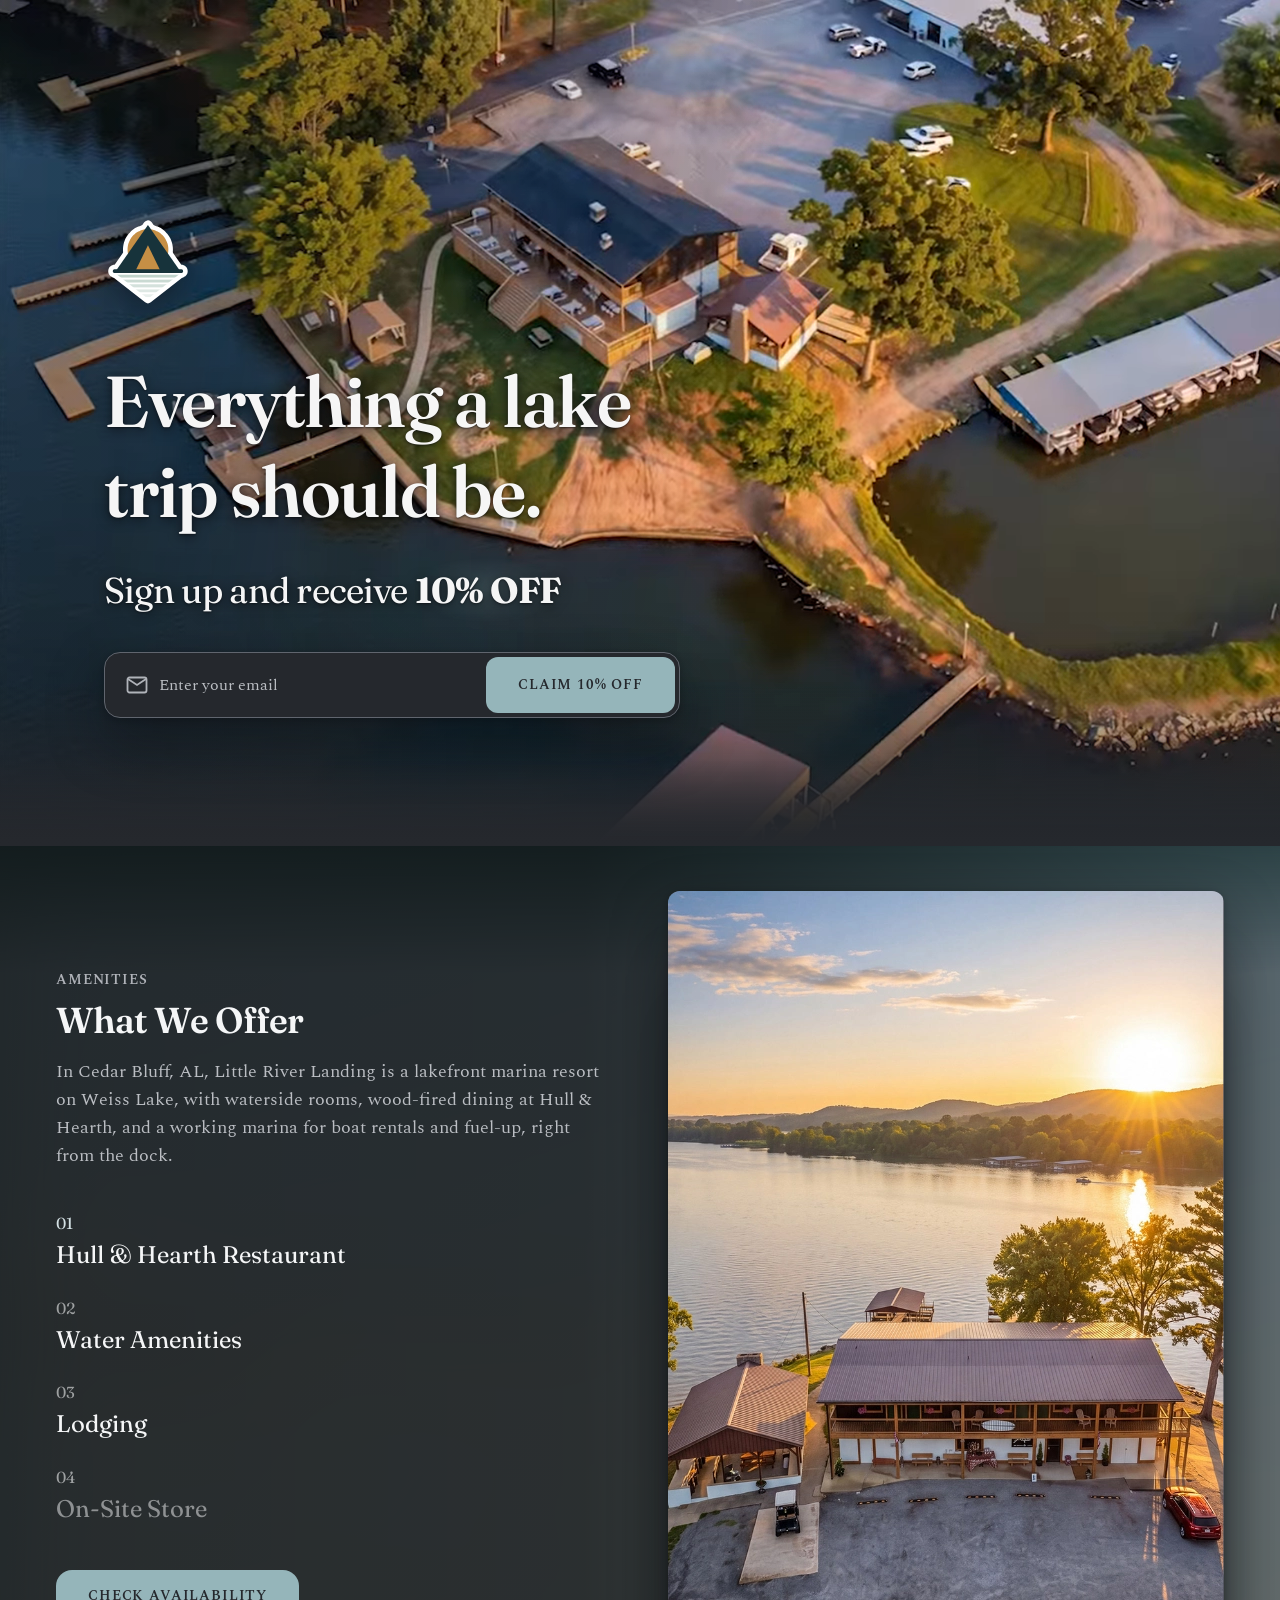
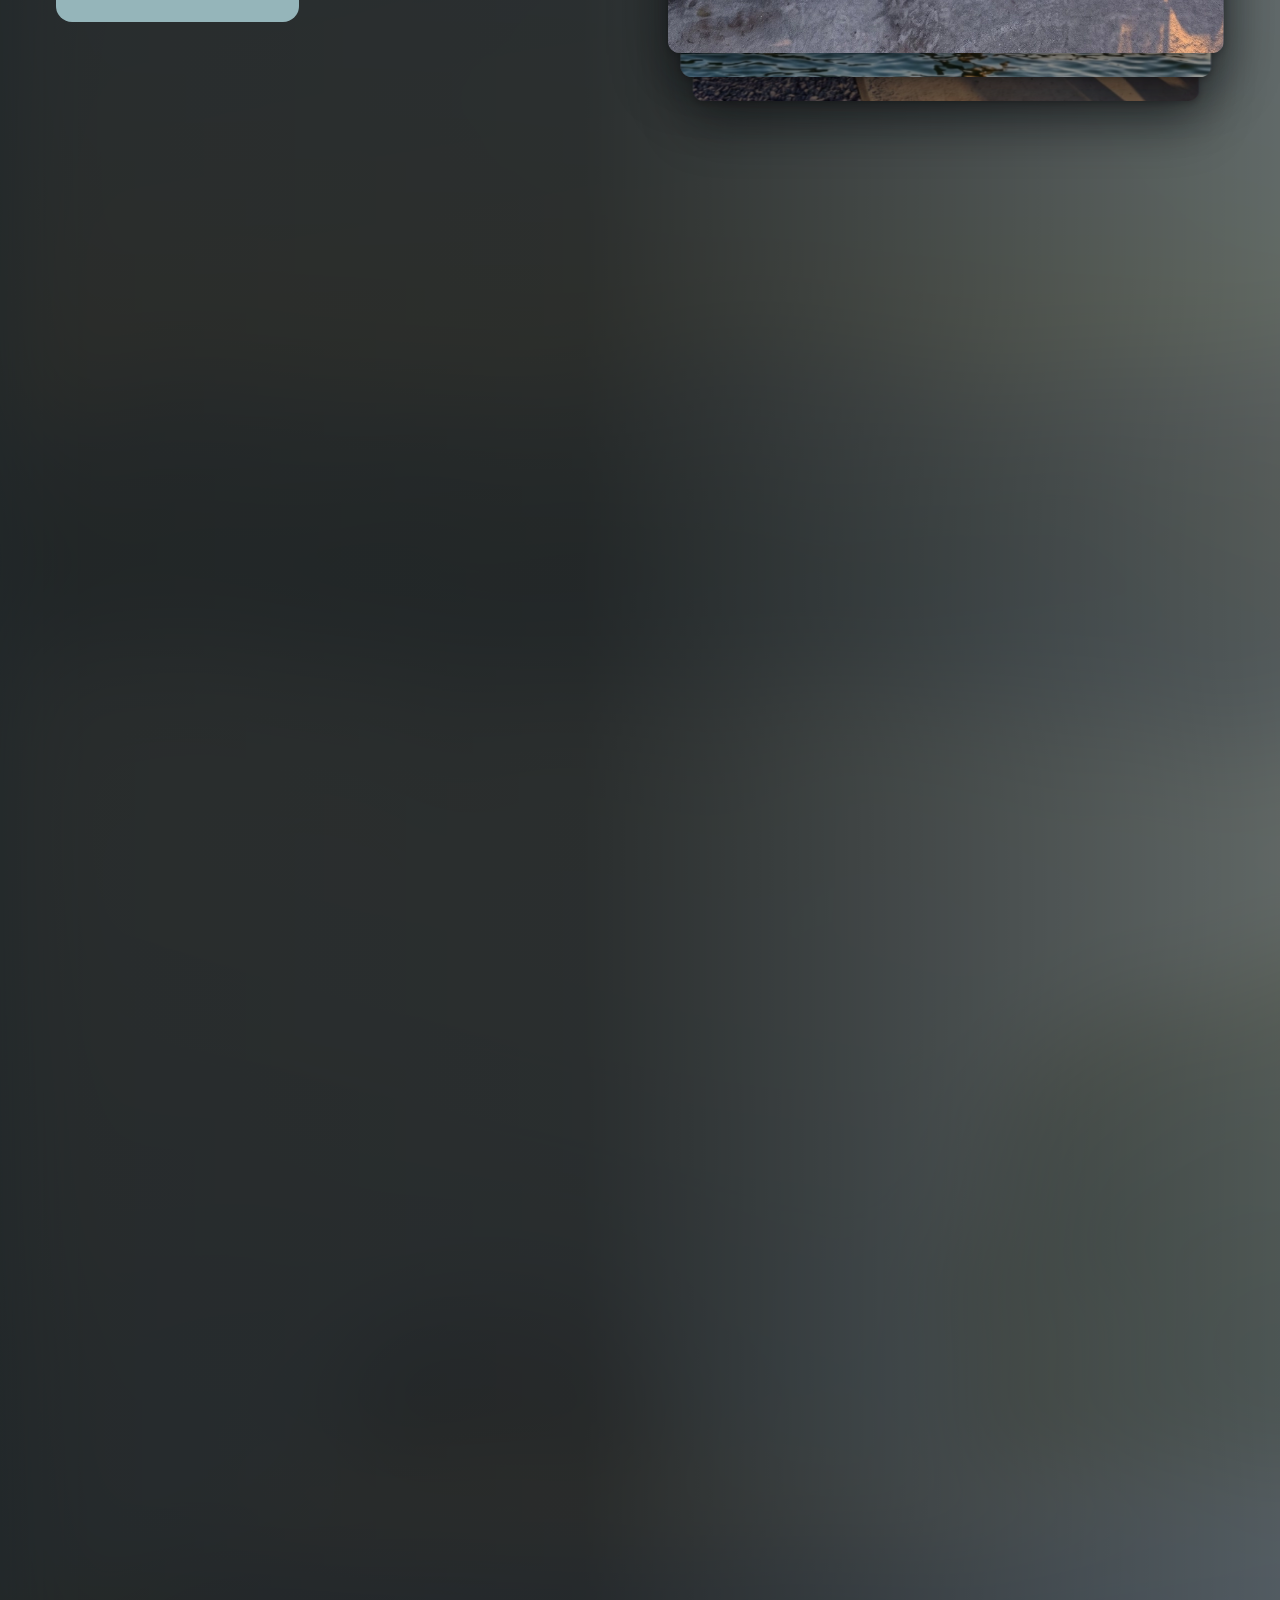
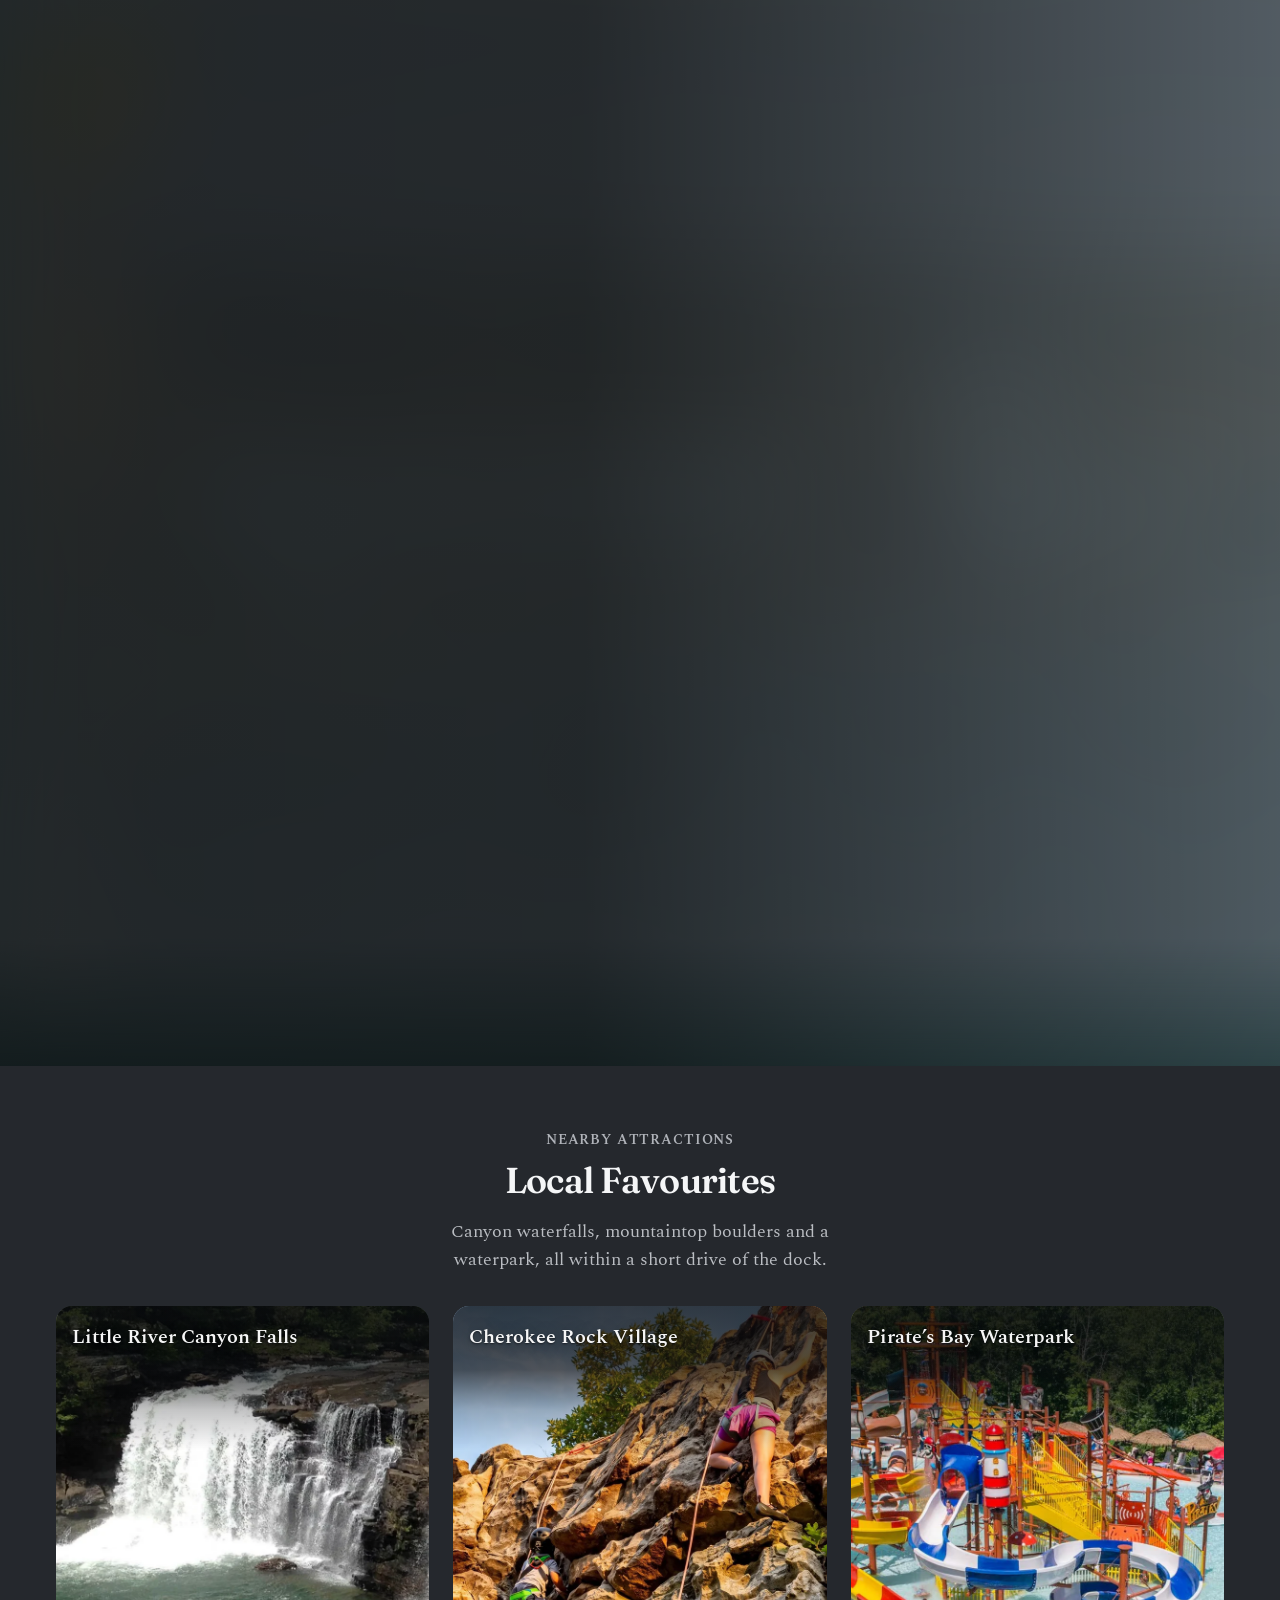
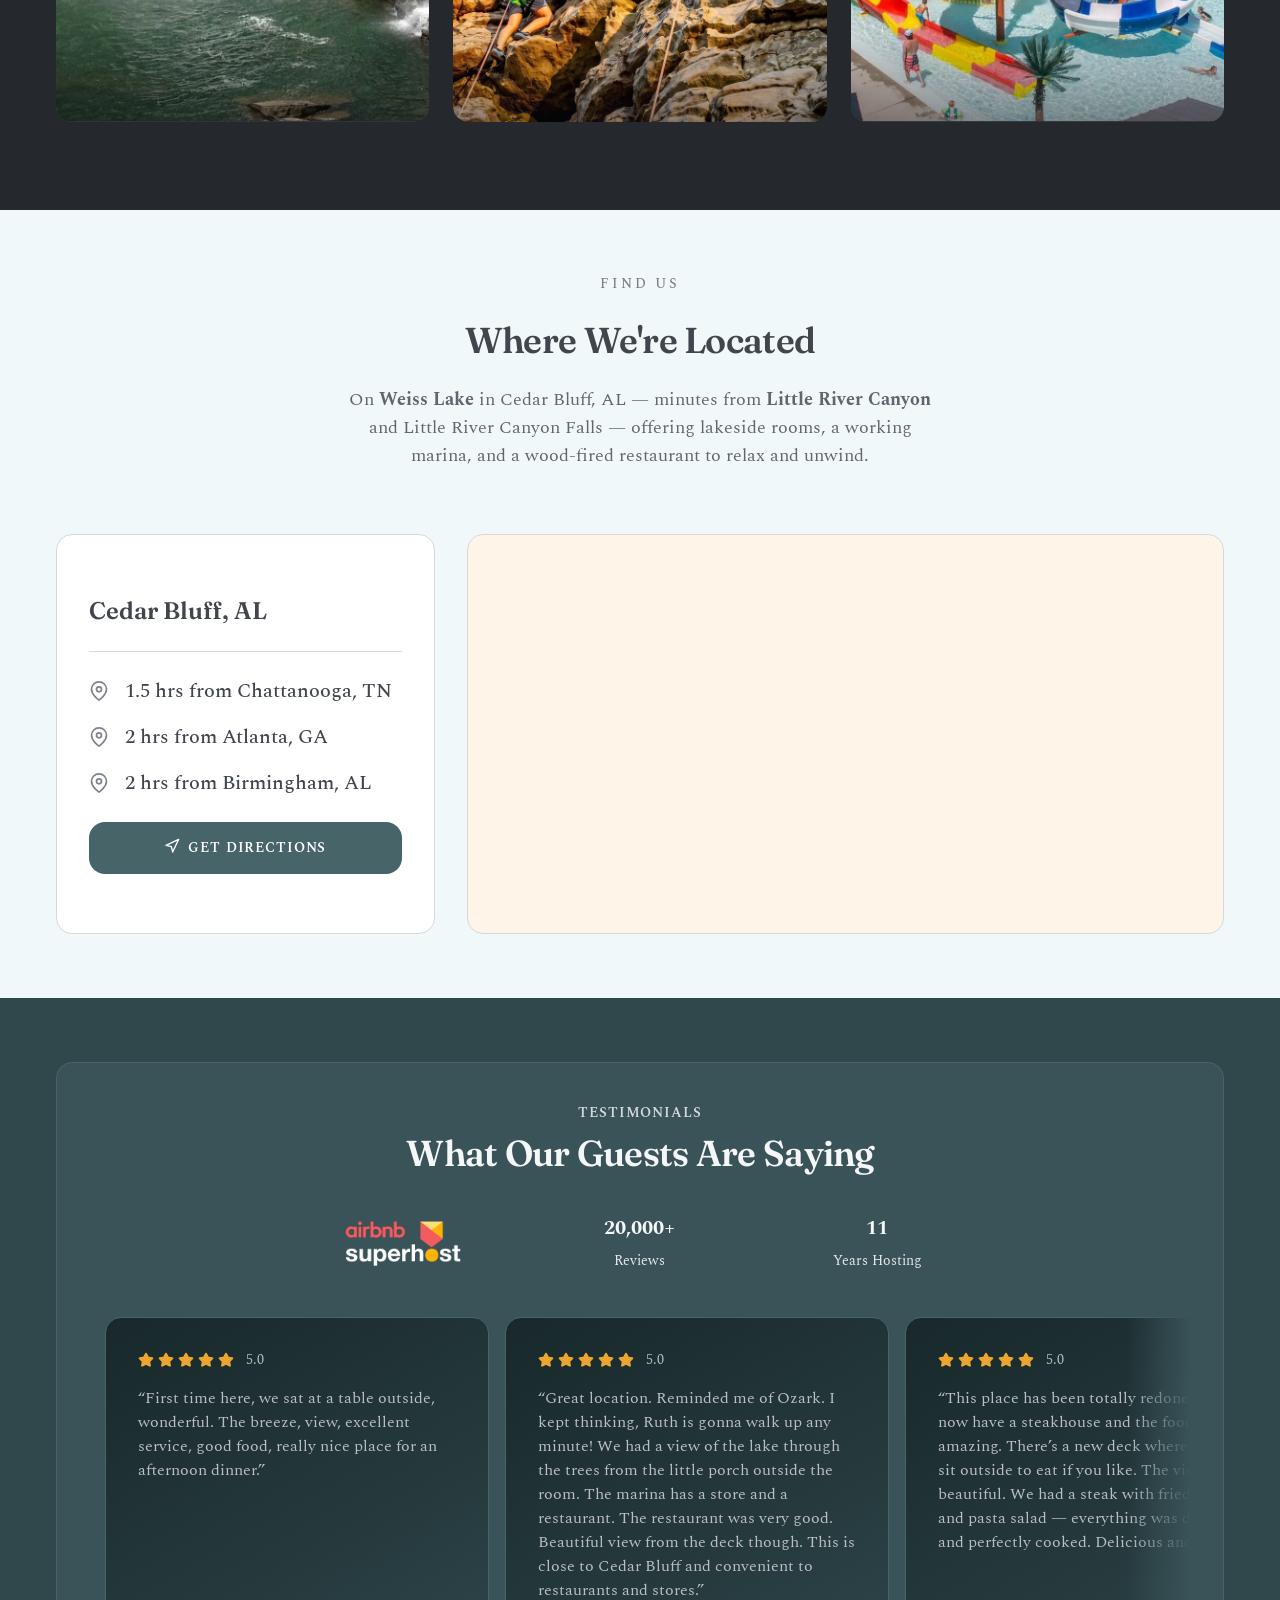
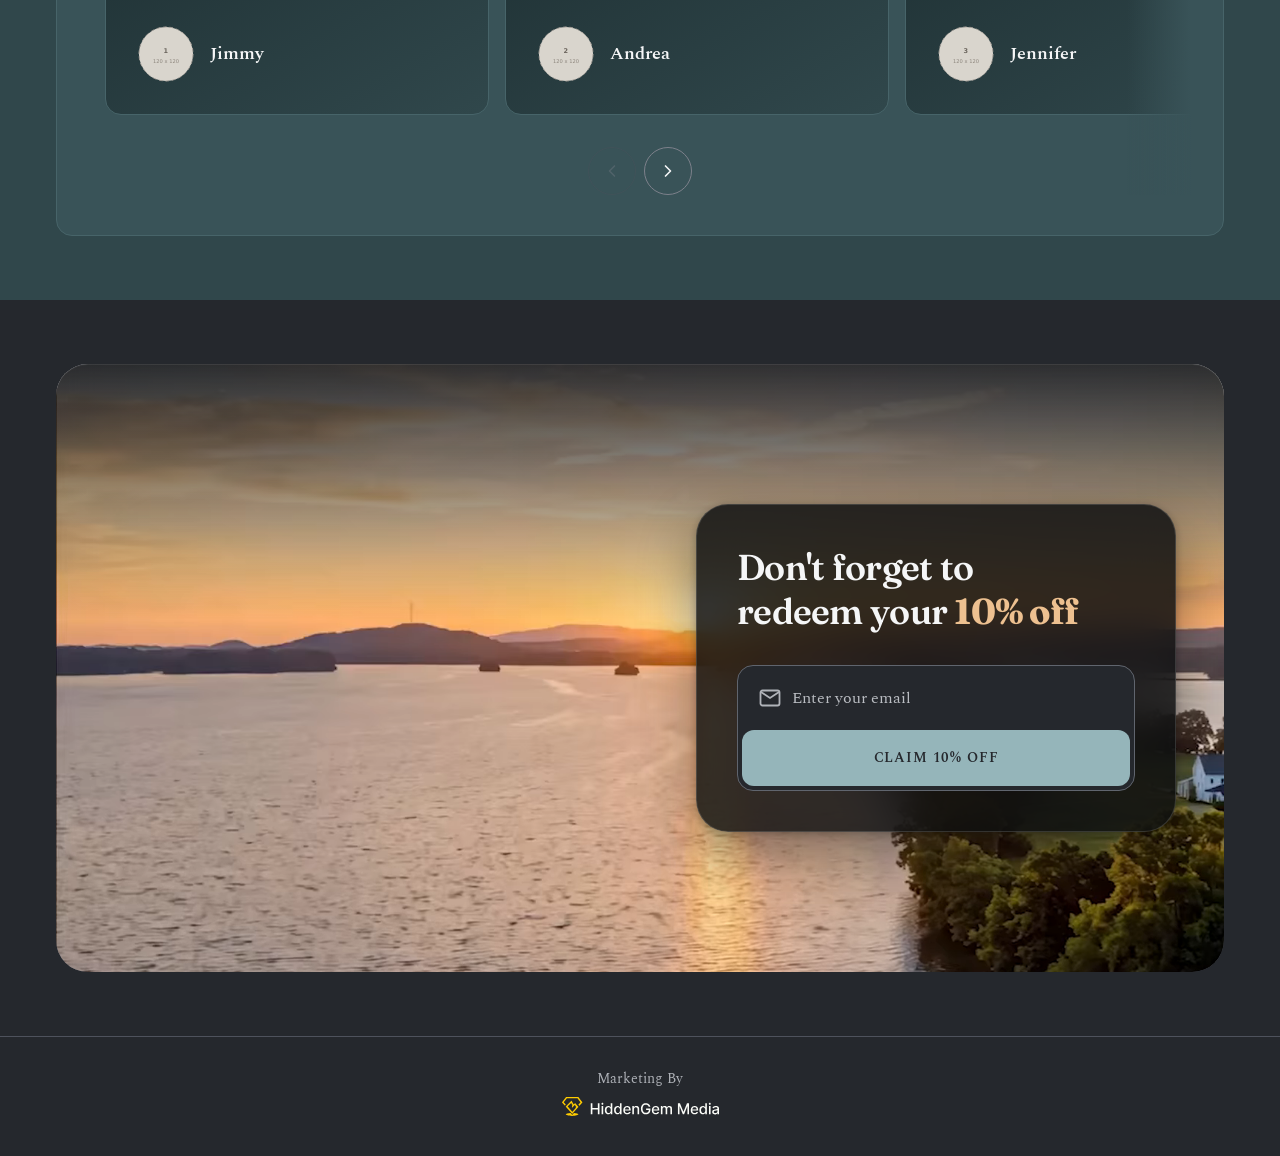
==== index.html @ 371ab4ad "Initial commit: Little River Landing landing page Static landing page plus post-signup welcome page." ====
<!DOCTYPE html>
<!-- The page runs the dark theme throughout: dark ground, light text, and
     dark cards and form fields. Nothing opts back into the light theme.
     data-theme nests in both directions, so putting data-theme="light" on a
     card would turn it into a fully light surface on this dark page. -->
<html lang="en" data-theme="dark">
<head>
<meta charset="utf-8">
<meta name="viewport" content="width=device-width, initial-scale=1">

<!-- ============================================================
     EDIT ME  ·  PAGE TITLE + SOCIAL SHARE
     ============================================================ -->
<title>Little River Landing | Link in Bio</title>
<meta name="description" content="[One short sentence about the property or portfolio.]">
<meta property="og:title" content="Little River Landing">
<meta property="og:description" content="[One short sentence about the property or portfolio.]">
<meta property="og:image" content="assets/img/og-image.svg">
<meta property="og:type" content="website">
<link rel="icon" href="assets/img/logo-mark.svg">

<!-- ============================================================
     FONTS
     _template.css names the two families but does not load them.
     If you change --font-display or --font-body over there, change
     this URL to match or the page silently falls back to Georgia
     and the system sans.
     ============================================================ -->
<link rel="preconnect" href="https://fonts.googleapis.com">
<link rel="preconnect" href="https://fonts.gstatic.com" crossorigin>
<link href="https://fonts.googleapis.com/css2?family=Fraunces:opsz,wght@9..144,400;9..144,500;9..144,600;9..144,700&family=Spectral:wght@400;500;600;700&display=swap" rel="stylesheet">

<!-- ============================================================
     DESIGN SYSTEM
     Load order is load bearing:
       _template.css     tokens, reset, type scale
       styles.css        components, which consume and may override
       brand-contrast.js reads the final --brand-base and corrects
                         the ramp. Synchronous and in <head> on
                         purpose — it has to run before first paint.
                         Do not add defer or async.
     ============================================================ -->
<link rel="stylesheet" href="_template.css">
<link rel="stylesheet" href="styles.css">
<script src="brand-contrast.js"></script>

<!-- ============================================================
     SCROLL REVEAL GATE
     Opens the door for the reveal in styles.css, and it has to
     happen up here for the same reason brand-contrast.js does:
     the hidden state must be in place before the browser paints,
     or every section flashes in, disappears, and comes back.

     The two tests are the whole of the accessibility and
     no-JavaScript story. Fail either and the class is never
     added, the [data-reveal] rules never match anything, and the
     page is simply a page with everything on it. Do not move
     this to CSS and do not add defer.
     ============================================================ -->
<script>
  (function (html) {
    if (!('IntersectionObserver' in window)) return;
    if (window.matchMedia
        && window.matchMedia('(prefers-reduced-motion: reduce)').matches) return;
    html.classList.add('reveal-on');
  })(document.documentElement);
</script>
</head>

<body>

<!-- ============================================================
     1 + 2 · HERO OFFER  —  video banner, brand mark, email capture
     The hero and the offer card are one section now. The video is
     full bleed and the copy and form sit on top of it.

     To swap the footage, replace the two files in assets/video/ and
     re-cut the poster from the new first frame. Keep both formats:
     the WebM is the smaller file and the MP4 is what Safari plays.
     ============================================================ -->
<header class="hero-offer">

  <div class="hero-offer__media">
    <!-- The four attributes are not optional between them: a browser will
         only autoplay a video that is muted, and without playsinline iOS
         takes it fullscreen the moment it starts. loop is what keeps the
         12 seconds from ending on a frozen frame.

         poster is the first frame of the same clip, so the framing is
         already right at first paint and there is something to look at
         while the file arrives — it is also the whole hero for a visitor
         who asks for reduced motion, who script.js holds on it.

         The video carries no meaning the copy does not already carry, so
         it is hidden from assistive tech rather than described. -->
    <video class="hero-offer__video"
           poster="assets/video/hero-poster.webp"
           autoplay muted loop playsinline preload="auto"
           aria-hidden="true">
      <source src="assets/video/hero.webm" type="video/webm">
      <source src="assets/video/hero.mp4" type="video/mp4">
    </video>
    <!-- Both layers are doing real work. See the notes in styles.css
         before touching either: the scrim is what makes the white copy
         legible, and the seam is what removes the hard edge between
         this section and the next. -->
    <div class="hero-offer__scrim" aria-hidden="true"></div>
    <div class="hero-offer__seam" aria-hidden="true"></div>
  </div>

  <div class="hero-offer__inner">

    <!-- The logo is the only thing naming the brand now, so the alt text
         has to carry the name — it is what a screen reader reads out and
         what shows if the file fails to load. -->
    <a class="hero-offer__logo" href="[BRAND WEBSITE URL]" target="_blank" rel="noopener">
      <img src="assets/img/logo-mark.svg" alt="Little River Landing">
    </a>

    <!-- The one liner leads now, so it is the h1 — the page's primary
         heading should be the thing that reads as primary.

         KEEP IT SHORT. Measured in this column at this size, about 19
         characters or three words is the ceiling for two lines, and a
         headline running to three lines stops reading as a headline.
         The column is not widened to fit more on purpose: past roughly
         38rem the copy crosses into the part of the photo the scrim has
         already let go, and the contrast starts dropping. -->
    <h1 class="hero-offer__title type-hero">Everything a lake trip should be.</h1>

    <!-- The offer sits second. Emphasis on the amount is weight and
         light, not a size jump or a second typeface. -->
    <p class="hero-offer__offer type-section-title">
      Sign up and receive <span class="hero-offer__amount fw-bold">10% OFF</span>
    </p>

    <!-- Point action= at your form handler (GoHighLevel form URL, etc.) -->
    <form class="offer-form offer-form--hero" action="[FORM ACTION URL]" method="post">
      <!-- Hidden from view, not from a screen reader. The input needs an
           accessible name and a placeholder is not one — it is a hint, and
           assistive tech is not required to announce it. -->
      <label class="offer-form__label" for="hero-email">Email address</label>

      <div class="offer-form__control">
        <div class="offer-form__field">
          <span class="offer-form__icon" aria-hidden="true">
            <svg viewBox="0 0 24 24" fill="none" stroke="currentColor" stroke-width="1.8"><rect x="2.5" y="4.5" width="19" height="15" rx="2"/><path d="m3 6 9 6 9-6"/></svg>
          </span>
          <input class="offer-form__input type-body" id="hero-email" type="email" name="email" placeholder="Enter your email" required autocomplete="email">
        </div>
        <button class="btn btn--primary type-button-caps" type="submit">CLAIM 10% OFF</button>
      </div>
    </form>

  </div>
</header>

<!-- ============================================================
     5 · AMENITIES  —  a pinned list beside a deck of photographs

     DESKTOP (1024px and up): the section is a scroll track four
     screens tall and the two columns pin for the whole of it, so
     what you see holds still — every amenity listed on the left
     with the one you are on lit, and a deck of photo cards on the
     right. Scrolling lifts the front card up and off to show the
     next one and moves the highlight down the list. Nothing on
     screen moves except the deck and the highlight.

     MOBILE: one column, no pin, no deck. Each amenity carries its
     own photograph directly above its own name, which says the
     same thing by adjacency and costs a phone none of the scroll
     distance the track needs.

     THREE THINGS HAVE TO BE KEPT IN STEP BY HAND:
       · data-step on each <li> and on each .process__card. These
         are what pair an amenity with its photograph, and they
         pair by number and not by position.
       · The DOM order of the cards IS the stacking order of the
         deck, front to back. It has to match the reading order of
         the list.
       · --process-count in styles.css, which sets the length of
         the scroll track. script.js corrects it from the real
         count on load, so this only governs the first paint — but
         it is what a visitor with no JavaScript gets.

     The numbers themselves are drawn by CSS, not typed, so adding
     or deleting an <li> renumbers the rest on its own.

     Photos are portrait, cropped to the deck's frame — see the
     README before dropping new ones in.

     The alt text is empty on purpose. Each photo is named by the
     step heading beside it, so filling in alt too would make a
     screen reader say the name twice.
     ============================================================ -->
<section class="section section--alt section--process" id="amenities">

  <!-- The blurred wash behind the section. Same four files as the
       frame below, at a heavy blur and darkened, so what comes
       through is the photo's colour and not its detail — the
       ground shifts warm for the restaurant and cold for the
       water as you read down. Purely decorative, so it is out of
       the accessibility tree; the photos it duplicates are already
       in the DOM below, so this costs no extra download. -->
  <div class="process__backdrop" data-process-backdrop aria-hidden="true">
    <img class="process__backdrop-img" src="assets/img/amenity-1.webp" alt="" data-step="0">
    <img class="process__backdrop-img" src="assets/img/amenity-4.webp" alt="" data-step="1">
    <img class="process__backdrop-img" src="assets/img/amenity-2.webp" alt="" data-step="2">
    <img class="process__backdrop-img" src="assets/img/amenity-3.webp" alt="" data-step="3">
  </div>

  <div class="container process">

    <!-- THE LEFT COLUMN, as one element. The wrapper exists for a
         layout reason rather than a semantic one: without it the
         intro and the list are two separate grid rows, the deck
         spans both, and a row-spanning item inflates the auto rows
         it crosses — which put 118px of empty space inside the
         intro's own row and a gap under the heading that nothing
         had asked for. Wrapped, the left column is one grid item
         with its own gap, and that gap is the only number involved.

         It is display: contents on a phone, so below the pinned
         breakpoint it dissolves and the heading, the list and the
         per-step photos flow as siblings exactly as before.

         THE DECK IS DELIBERATELY OUTSIDE IT, below. It used to sit
         between the intro and the list in source order, which is
         why wrapping "the intro through the list" swallowed it —
         the wrapper measured 1438px in a 900px frame. The two grid
         children are this column and the deck, in that order. -->
    <div class="process__col">

    <!-- The intro. Stays in the left column with the amenities it
         introduces; the photo is a sibling now rather than sitting
         inside here, because it belongs to the other column. -->
    <div class="process__aside" data-reveal-group>
      <p class="eyebrow type-eyebrow">AMENITIES</p>
      <h2 class="heading type-section-title">What We Offer</h2>
      <p class="subhead type-body-lg">In Cedar Bluff, AL, Little River Landing is a lakefront marina resort on Weiss Lake, with waterside rooms, wood-fired dining at Hull &amp; Hearth, and a working marina for boat rentals and fuel-up, right from the dock.</p>
    </div>

    <!-- An <ol> because the numbers are real content: a screen
         reader announces "list, 4 items" and counts them off,
         which is the same information the 01/02/03 gives a
         sighted reader. -->
    <ol class="process__steps" data-process-steps data-reveal-group>

      <li class="process__step" data-step="0">
        <!-- Below 1024px the pinned frame above is hidden and each
             amenity carries its own photo instead — a phone reads
             this as four cards, not as one picture with a list
             beside it. Same four files, so nothing extra
             downloads, and alt stays empty because the title is
             right under it. -->
        <img class="process__step-photo" src="assets/img/amenity-1.webp" alt="">
        <h3 class="process__title type-subsection-title fw-regular">Hull &amp; Hearth Restaurant</h3>
      </li>

      <li class="process__step" data-step="1">
        <img class="process__step-photo" src="assets/img/amenity-4.webp" alt="">
        <h3 class="process__title type-subsection-title fw-regular">Water Amenities</h3>
      </li>

      <li class="process__step" data-step="2">
        <img class="process__step-photo" src="assets/img/amenity-2.webp" alt="">
        <h3 class="process__title type-subsection-title fw-regular">Lodging</h3>
      </li>

      <li class="process__step" data-step="3">
        <img class="process__step-photo" src="assets/img/amenity-3.webp" alt="">
        <h3 class="process__title type-subsection-title fw-regular">On-Site Store</h3>
      </li>

    </ol>

    <!-- THE CTA. One position in the markup, two behaviours, and
         no duplicate needed for either.

         On desktop it is the last item in the left column, so it
         lands directly under the fourth amenity with the deck
         beside it. On a phone .process__col is display: contents,
         the wrapper dissolves, and this becomes the last child of
         the section — which is the bottom of the section, where it
         belongs there. The CSS only has to change its width and
         its alignment, never its place in the document.

         External, so target and rel match every other outbound
         link on this page. rel="noopener" is not optional on a
         _blank link: without it the opened page gets a handle on
         this one through window.opener. -->
    <a class="btn btn--primary type-button-caps process__cta"
       href="https://www.enjoyuniquestays.com/rentals?city=cedar-bluff"
       target="_blank" rel="noopener">CHECK AVAILABILITY</a>

    </div><!-- /.process__col -->

    <!-- The column that pins: a DECK of photo cards, holding still
         on the right while the amenities read past it on the left.
         Hidden below 1024px, where each amenity carries its own.

         A deck rather than a crossfade. The cards are stacked in
         reading order with the later ones peeking out below, and
         reaching the next amenity lifts the front card up and off
         to show the one behind it. The crossfade this replaces
         said "the picture changed"; the deck says "there are four
         of these and you are on the first" — the stack itself is
         the progress indicator the numbers on the left duplicate.

         Each photo is wrapped in a card because the card is what
         moves and the photo is what fills it: the radius, the
         shadow and the shade-when-behind all belong to the card,
         and putting them on a transformed <img> would mean the
         overflow clip and the transform fight over the same box.

         data-step is on the card and pairs it with the step of the
         same number on the left. Keep them in order by hand — the
         DOM order is also the stacking order. -->
    <div class="process__media" data-process-media data-reveal="fade">
      <div class="process__card" data-step="0">
        <img class="process__photo" src="assets/img/amenity-1.webp" alt="">
      </div>
      <div class="process__card" data-step="1">
        <img class="process__photo" src="assets/img/amenity-4.webp" alt="">
      </div>
      <div class="process__card" data-step="2">
        <img class="process__photo" src="assets/img/amenity-2.webp" alt="">
      </div>
      <div class="process__card" data-step="3">
        <img class="process__photo" src="assets/img/amenity-3.webp" alt="">
      </div>
    </div>
  </div>
</section>

<!-- ============================================================
     6 · LOCAL FAVOURITES  —  the amenity card, made clickable
     Same card as section 5 and deliberately so: photo as the whole
     card, name over the top left, a line about the place in a
     panel across the bottom, and the same accordion on desktop.

     The one difference is the tag. An amenity is a <figure>
     because it goes nowhere; a favourite is an <a> because it
     opens the place's page. That is also why the caption is a
     <span> here rather than a <figcaption> — <figcaption> is only
     valid inside a <figure>, and the styling never depended on
     the tag.

     The link takes its accessible name from the visible title
     inside it, which is why alt is empty for the same reason it
     is empty on an amenity: filling it in would make a screen
     reader say the place twice before reading the description.

     Add or remove an <a> freely — the row divides itself evenly.
     ============================================================ -->
<section class="section" id="local">
  <div class="container center" data-reveal-group>
    <p class="eyebrow type-eyebrow">NEARBY ATTRACTIONS</p>
    <h2 class="heading type-section-title">Local Favourites</h2>
    <p class="subhead type-body-lg">Canyon waterfalls, mountaintop boulders and a waterpark, all within a short drive of the dock.</p>
  </div>

  <div class="slider slider--even" data-slider>
    <div class="slider__track" data-reveal-group="settle">

      <a class="tall-card" href="https://www.nationalparks.org/explore/parks/little-river-canyon-national-preserve" target="_blank" rel="noopener">
        <img class="tall-card__img" src="assets/img/favorite-1.webp" alt="">
        <span class="tall-card__caption">
          <span class="tall-card__title type-card-title">Little River Canyon Falls</span>
          <span class="tall-card__panel">
            <span class="tall-card__desc type-caption">A waterfall at the head of the canyon, in Little River Canyon National Preserve.</span>
          </span>
        </span>
      </a>

      <a class="tall-card" href="https://www.cherokeerockvillage.com/" target="_blank" rel="noopener">
        <img class="tall-card__img" src="assets/img/favorite-2.webp" alt="">
        <span class="tall-card__caption">
          <span class="tall-card__title type-card-title">Cherokee Rock Village</span>
          <span class="tall-card__panel">
            <span class="tall-card__desc type-caption">Sandstone boulders and climbing routes on Lookout Mountain, above Weiss Lake.</span>
          </span>
        </span>
      </a>

      <a class="tall-card" href="https://www.greatescapesrvresorts.com/pirates-bay-waterpark/park-info/contact" target="_blank" rel="noopener">
        <img class="tall-card__img" src="assets/img/favorite-3.webp" alt="">
        <span class="tall-card__caption">
          <span class="tall-card__title type-card-title">Pirate&rsquo;s Bay Waterpark</span>
          <span class="tall-card__panel">
            <span class="tall-card__desc type-caption">A pirate-themed waterpark at Great Escapes RV Resorts in Leesburg.</span>
          </span>
        </span>
      </a>

    </div>
  </div>
</section>

<!-- ============================================================
     7 · WHERE WE'RE LOCATED  —  copy + map + drive times
     Wrap any place name in <strong> to make it stand out.

     The heading is one line: the section names itself and the
     lead does the welcoming, so a second italic line under it
     would only repeat the job. Keep it short — the display face
     at this size wraps badly past four or five words. The
     eyebrow is the place, in two or three words; at this
     tracking a longer label falls apart. It is the label on its
     own — no rule beside it, since a centred stack does not need
     a mark to tell you where it starts.
     ============================================================ -->
<section class="section section--map" id="location" data-theme="light">
  <div class="container">
    <div class="location-intro" data-reveal-group>
      <p class="location-intro__eyebrow type-eyebrow-wide">FIND US</p>

      <h2 class="location-intro__title type-section-title">
        <span class="location-intro__line">Where We're Located</span>
      </h2>

      <p class="location-intro__lead type-body-lg">
        On <strong>Weiss Lake</strong> in Cedar Bluff, AL &mdash; minutes from
        <strong>Little River Canyon</strong> and Little River Canyon Falls &mdash;
        offering lakeside rooms, a working marina, and a wood-fired restaurant
        to relax and unwind.
      </p>
    </div>
    <div class="location-grid">

      <!-- THE MAP — first in the source on purpose.
           On a phone it belongs directly under the heading, and putting
           it first here means the reading order a screen reader follows
           is the order the page is actually in. The desktop breakpoint
           places it in the second column explicitly, so the two-column
           layout is unaffected.
           This is the live Google embed, keyed on the street address
           rather than a place ID so it survives the listing being
           renamed. To move the property, edit the q= address here and
           the destination= address on the directions button below —
           they are the same address written twice on purpose, since
           the embed and the directions URL take different formats. -->
      <div class="location-map" data-reveal="settle">
        <iframe src="https://www.google.com/maps?q=1780+County+Rd+102,+Cedar+Bluff,+AL+35959&z=13&output=embed" title="Map showing Little River Landing at 1780 County Rd 102, Cedar Bluff, AL" loading="lazy" referrerpolicy="no-referrer-when-downgrade" allowfullscreen></iframe>
      </div>

      <!-- THE DETAIL — the place, then how far out it is.
           The card names the town and gives the distances to it;
           the street address is not printed, it lives in the
           destination= parameter on the route button, which is the
           only place a guest actually needs it. -->
      <div class="location-detail" data-reveal-group>

        <div class="address-card">
          <h3 class="address-card__name type-subsection-title">Cedar Bluff, AL</h3>

          <!-- Drive times, one pin each. Titles only: at three items
               the distance IS the content, so a body line under each
               would only pad the card. -->
          <ul class="directions">
            <li class="directions__item">
              <p class="directions__title type-card-title fw-medium">
                <span class="icon icon--pin" aria-hidden="true"></span>1.5 hrs from Chattanooga, TN
              </p>
            </li>

            <li class="directions__item">
              <p class="directions__title type-card-title fw-medium">
                <span class="icon icon--pin" aria-hidden="true"></span>2 hrs from Atlanta, GA
              </p>
            </li>

            <li class="directions__item">
              <p class="directions__title type-card-title fw-medium">
                <span class="icon icon--pin" aria-hidden="true"></span>2 hrs from Birmingham, AL
              </p>
            </li>
          </ul>

          <a class="btn btn--primary type-button-caps" href="https://www.google.com/maps/dir/?api=1&amp;destination=1780+County+Rd+102%2C+Cedar+Bluff%2C+AL+35959" target="_blank" rel="noopener">
            <span class="icon icon--sm icon--route" aria-hidden="true"></span>GET DIRECTIONS
          </a>
        </div>
      </div>

    </div>
  </div>
</section>

<!-- ============================================================
     8 · TESTIMONIALS  —  badge + stats + self scrolling review rail
     To use a review widget (Elfsight, etc.) instead, delete the
     .review-rail block and paste the widget embed in its place.
     ============================================================ -->
<section class="section section--alt" id="reviews">
  <div class="container">
    <div class="panel" data-reveal-group>
      <p class="eyebrow type-eyebrow">TESTIMONIALS</p>
      <h2 class="heading type-section-title">What Our Guests Are Saying</h2>

      <div class="stats">
        <div class="stats__badge"><img src="assets/img/super-host-logo-reversed.png" alt="Airbnb Superhost" width="1374" height="712" loading="lazy" decoding="async"></div>
        <div class="stat">
          <div class="stat__number type-card-title fw-bold">20,000+</div>
          <div class="stat__label type-caption">Reviews</div>
        </div>
        <div class="stat">
          <div class="stat__number type-card-title fw-bold">11</div>
          <div class="stat__label type-caption">Years Hosting</div>
        </div>
      </div>

      <!-- A DRIVEN RAIL. It used to scroll itself on a loop, with
           hovering as the only way to stop it; now it holds still
           and the arrows below move it a card at a time. Where
           there is no mouse the arrows are not there and a thumb
           swipes the row, which is what a phone did before too.

           Add or remove cards freely. The old version cloned the
           set to close its loop, which meant the count had to be
           EVEN or the seam did not line up — that constraint is
           gone with the loop. One card or nine, the arrows work
           out the distance from the cards themselves, and they
           hide themselves if everything already fits.

           data-rail-scroller marks the element that actually
           scrolls and data-rail-items the one whose children are
           the cards. They are two different elements here — the
           track is wider than its viewport by design — and the
           script needs both: the step comes from the cards, the
           scrolling happens on the viewport. -->
      <div class="review-rail" data-reveal="fade">
        <div class="review-rail__viewport" data-rail-scroller>
          <div class="review-rail__track" data-rail-items>

          <article class="review">
            <p class="review__rating" role="img" aria-label="Rated 5.0 out of 5">
              <span class="icon icon--sm icon--star" aria-hidden="true"></span>
              <span class="icon icon--sm icon--star" aria-hidden="true"></span>
              <span class="icon icon--sm icon--star" aria-hidden="true"></span>
              <span class="icon icon--sm icon--star" aria-hidden="true"></span>
              <span class="icon icon--sm icon--star" aria-hidden="true"></span>
              <span class="review__score type-caption">5.0</span>
            </p>

            <p class="review__body type-body">&ldquo;First time here, we sat at a table outside, wonderful. The breeze, view, excellent service, good food, really nice place for an afternoon dinner.&rdquo;</p>

            <footer class="review__guest">
              <img class="review__avatar" src="assets/img/avatar-1.svg" alt="" width="120" height="120" loading="lazy" decoding="async">
              <div>
                <p class="review__name type-body-lg fw-semibold">Jimmy</p>
              </div>
            </footer>
          </article>

          <article class="review">
            <p class="review__rating" role="img" aria-label="Rated 5.0 out of 5">
              <span class="icon icon--sm icon--star" aria-hidden="true"></span>
              <span class="icon icon--sm icon--star" aria-hidden="true"></span>
              <span class="icon icon--sm icon--star" aria-hidden="true"></span>
              <span class="icon icon--sm icon--star" aria-hidden="true"></span>
              <span class="icon icon--sm icon--star" aria-hidden="true"></span>
              <span class="review__score type-caption">5.0</span>
            </p>

            <p class="review__body type-body">&ldquo;Great location. Reminded me of Ozark. I kept thinking, Ruth is gonna walk up any minute! We had a view of the lake through the trees from the little porch outside the room. The marina has a store and a restaurant. The restaurant was very good. Beautiful view from the deck though. This is close to Cedar Bluff and convenient to restaurants and stores.&rdquo;</p>

            <footer class="review__guest">
              <img class="review__avatar" src="assets/img/avatar-2.svg" alt="" width="120" height="120" loading="lazy" decoding="async">
              <div>
                <p class="review__name type-body-lg fw-semibold">Andrea</p>
              </div>
            </footer>
          </article>

          <article class="review">
            <p class="review__rating" role="img" aria-label="Rated 5.0 out of 5">
              <span class="icon icon--sm icon--star" aria-hidden="true"></span>
              <span class="icon icon--sm icon--star" aria-hidden="true"></span>
              <span class="icon icon--sm icon--star" aria-hidden="true"></span>
              <span class="icon icon--sm icon--star" aria-hidden="true"></span>
              <span class="icon icon--sm icon--star" aria-hidden="true"></span>
              <span class="review__score type-caption">5.0</span>
            </p>

            <p class="review__body type-body">&ldquo;This place has been totally redone. They now have a steakhouse and the food is amazing. There&rsquo;s a new deck where you can sit outside to eat if you like. The view is beautiful. We had a steak with fried okra and pasta salad &mdash; everything was delicious and perfectly cooked. Delicious and fresh.&rdquo;</p>

            <footer class="review__guest">
              <img class="review__avatar" src="assets/img/avatar-3.svg" alt="" width="120" height="120" loading="lazy" decoding="async">
              <div>
                <p class="review__name type-body-lg fw-semibold">Jennifer</p>
              </div>
            </footer>
          </article>

          <article class="review">
            <p class="review__rating" role="img" aria-label="Rated 5.0 out of 5">
              <span class="icon icon--sm icon--star" aria-hidden="true"></span>
              <span class="icon icon--sm icon--star" aria-hidden="true"></span>
              <span class="icon icon--sm icon--star" aria-hidden="true"></span>
              <span class="icon icon--sm icon--star" aria-hidden="true"></span>
              <span class="icon icon--sm icon--star" aria-hidden="true"></span>
              <span class="review__score type-caption">5.0</span>
            </p>

            <p class="review__body type-body">&ldquo;I&rsquo;ve been coming to this marina for years. It was very quiet at night time and left the fishing rods in the back of the truck for 3 nights and no one touched them. Nice family atmosphere. Everyone that worked there was super nice and very helpful. Thinking about going back this weekend.&rdquo;</p>

            <footer class="review__guest">
              <img class="review__avatar" src="assets/img/avatar-4.svg" alt="" width="120" height="120" loading="lazy" decoding="async">
              <div>
                <p class="review__name type-body-lg fw-semibold">Scott</p>
              </div>
            </footer>
          </article>

          </div>
        </div>

        <!-- Centred rather than up beside the heading, which is
             where the other rail on this page put its arrows. This
             panel's header is centre aligned, so arrows hung to one
             side of it would be the only off-centre thing in the
             block. type="button" so they never submit the offer
             form higher up the page.

             The label says what the control does, not what the
             glyph is — a screen reader user is told "previous
             reviews", and the chevron is aria-hidden because it
             carries no information the label does not. -->
        <div class="rail-nav rail-nav--center" data-rail-nav>
          <button class="rail-nav__btn" type="button" data-rail-prev aria-label="Previous reviews">
            <svg viewBox="0 0 24 24" fill="none" stroke="currentColor" stroke-width="2"
                 stroke-linecap="round" stroke-linejoin="round" aria-hidden="true" focusable="false">
              <path d="m15 18-6-6 6-6"/>
            </svg>
          </button>
          <button class="rail-nav__btn" type="button" data-rail-next aria-label="Next reviews">
            <svg viewBox="0 0 24 24" fill="none" stroke="currentColor" stroke-width="2"
                 stroke-linecap="round" stroke-linejoin="round" aria-hidden="true" focusable="false">
              <path d="m9 18 6-6-6-6"/>
            </svg>
          </button>
        </div>
      </div>
    </div>
  </div>
</section>

<!-- ============================================================
     9 · CLOSING OFFER  —  same offer as section 2, restated
     The hero's footage and a card laid over it, not a split. The card
     straddles the photo's edge — part of it on the picture, part
     of it on the plate behind — so the block reads as one
     layered object rather than two panels sitting side by side.

     It carries data-theme="dark" in the markup, so it stays a
     dark closing plate whichever theme the page is set to. Swap
     that attribute to "light" for the inverse.
     ============================================================ -->
<section class="section" id="claim">
  <div class="container">
    <div class="claim" data-theme="dark" data-reveal-group>

      <!-- THE FOOTAGE — the same clip as the hero, restated with the
           offer, the way the copy is. A band across the top on a
           phone, the left three quarters of the plate on a desktop,
           so one file has to survive both crops.

           Same four attributes as the hero, autoplay included: a
           scripted play() is a second thing that can be refused, and
           the browser starting it itself is the path that is known to
           work on this page. Both Chrome and Safari hold an
           offscreen muted autoplay until it scrolls into view on
           their own, so the attribute does not cost a load up front
           the way it reads. script.js pauses it again on the way out
           and holds it on the poster under reduced motion. -->
      <figure class="claim__media" data-reveal="settle">
        <video class="claim__video"
               poster="assets/video/hero-poster.webp"
               autoplay muted loop playsinline preload="metadata"
               aria-hidden="true"
               data-play-in-view>
          <source src="assets/video/hero.webm" type="video/webm">
          <source src="assets/video/hero.mp4" type="video/mp4">
        </video>

        <!-- A vignette over the top of the photograph, so the plate's
             top corners and the lip highlight along them have
             something to sit against whatever the picture is doing
             up there. -->
        <span class="claim__veil" aria-hidden="true"></span>
      </figure>

      <!-- THE OFFER — the card that overlaps the photograph -->
      <div class="claim__card">
        <!-- No <br>. The card is a fixed 480px rail on a desktop and
             the full width of the plate on a phone, so a hand placed
             break is right at one of those and wrong at the other.
             text-wrap: balance arrives with .type-section-title and
             evens the lines out at whichever width it lands on. -->
        <h2 class="claim__title type-section-title">
          Don't forget to redeem your <span class="claim__amount">10% off</span>
        </h2>

        <!-- Point action= at your form handler (GoHighLevel form URL, etc.) -->
        <form class="offer-form offer-form--claim" action="[FORM ACTION URL]" method="post">
          <!-- Invisible on screen, not to a screen reader. See the note on
               the hero's copy of this label. -->
          <label class="offer-form__label" for="closing-email">Email address</label>

          <div class="offer-form__control">
            <div class="offer-form__field">
              <span class="offer-form__icon" aria-hidden="true">
                <svg viewBox="0 0 24 24" fill="none" stroke="currentColor" stroke-width="1.8"><rect x="2.5" y="4.5" width="19" height="15" rx="2"/><path d="m3 6 9 6 9-6"/></svg>
              </span>
              <input class="offer-form__input type-body" id="closing-email" type="email" name="email" placeholder="Enter your email" required autocomplete="email">
            </div>
            <button class="btn btn--primary type-button-caps" type="submit">CLAIM 10% OFF</button>
          </div>
        </form>
      </div>

    </div>
  </div>
</section>

<!-- ============================================================
     10 · FOOTER
     ============================================================ -->
<footer class="footer" data-reveal-group>
  <p class="footer__label type-caption">Marketing By</p>
  <a class="footer__logo" href="https://hiddengem.media" target="_blank" rel="noopener">
    <!-- The wordmark is a single SVG, so it stays sharp at any size and
         the gold mark keeps its colour on the dark page. It is 157x19 —
         an 8:1 wordmark — so it is capped by WIDTH in styles.css, not
         by height the way the hero's logo is. alt names the agency
         rather than describing the mark: the link goes to them, and
         that is what a screen reader needs to hear. -->
    <img src="assets/img/hiddengem-logo.svg" alt="Hidden Gem Media" width="157" height="19">
  </a>
</footer>

<script src="script.js"></script>
</body>
</html>
---- _template.css ----
/* ============================================================================
   DESIGN SYSTEM — SINGLE FILE BUILD
   ----------------------------------------------------------------------------
   Concatenation of six source layers, in required order:
     1. _base.css            reset + 8pt spacing scale + layout tokens
     2. _brand-auto.css      generates two brand ramps from two hexes
     3. _primitives.css      fixed gray / success / warning / error ramps
     4. _semantic-roles.css  colour role map, light + dark
     5. _type-primitives.css Untitled UI type scale + two font slots
     6. _type-roles.css      type role classes + mobile step down

   Order matters. Do not rearrange.

   ============================================================================
   REQUIRED IN YOUR <head> — THIS FILE ALONE IS NOT ENOUGH

     <meta name="viewport" content="width=device-width, initial-scale=1">
       Without it, mobile renders at 980px and the 767px breakpoint never
       fires. Every mobile step down in this file silently does nothing.

     <link> to your two font families
       This file names the families. It does not load them. Unloaded families
       fall back to Georgia and the system sans, and the whole type system
       looks generic while appearing to work.

     <script src="brand-contrast.js"></script>
       Synchronous, in <head>, after this file.

   ============================================================================
   PER CLIENT SWAP — FOUR LINES

     --brand-base    primary brand hex
     --accent-base   secondary brand hex
     --font-display  headline family
     --font-body     body family
   ============================================================================ */


/* ####################  _base.css  #################### */

/* ============================================================================
   BASE — reset + spacing scale
   ----------------------------------------------------------------------------
   Must load FIRST, before the token and role layers.

   Two jobs. Reset the browser defaults that fight an 8pt grid, and define the
   spacing scale that rule 7 assumes exists. Without the scale, "every margin
   is a multiple of 8" is a rule with no tokens behind it, and you end up
   typing raw pixel values, which is what the system exists to prevent.
   ============================================================================ */

*, *::before, *::after { box-sizing: border-box; }

/* Browser default heading margins are em based, so they scale with font size
   and land on arbitrary fractional pixels. Zero them and let the spacing
   scale do the work. */
html, body, h1, h2, h3, h4, h5, h6, p, figure, blockquote, dl, dd, ul, ol {
  margin: 0;
  padding: 0;
}

ul[class], ol[class] { list-style: none; }

img, picture, video, canvas, svg {
  display: block;
  max-width: 100%;
}

input, button, textarea, select { font: inherit; color: inherit; }

/* Headings inherit their weight from the type role classes, not from the
   browser's default bold. */
h1, h2, h3, h4, h5, h6 { font-weight: inherit; font-size: inherit; }

@media (prefers-reduced-motion: reduce) {
  *, *::before, *::after {
    animation-duration: 0.01ms !important;
    animation-iteration-count: 1 !important;
    transition-duration: 0.01ms !important;
    scroll-behavior: auto !important;
  }
}

:root {
  /* ---------------- 8PT SPACING SCALE ----------------
     Every margin, padding, and gap comes from here. --space-1 is the only
     value below 8; it exists for icon to label gaps and nothing else. */
  --space-0:  0;
  --space-1:  0.25rem;   /* 4px  — icon gaps only */
  --space-2:  0.5rem;    /* 8px  */
  --space-3:  1rem;      /* 16px */
  --space-4:  1.5rem;    /* 24px */
  --space-5:  2rem;      /* 32px */
  --space-6:  2.5rem;    /* 40px */
  --space-7:  3rem;      /* 48px */
  --space-8:  3.5rem;    /* 56px */
  --space-9:  4rem;      /* 64px */
  --space-10: 5rem;      /* 80px */
  --space-12: 6rem;      /* 96px */
  --space-16: 8rem;      /* 128px */

  /* ---------------- LAYOUT ---------------- */
  --section-y:      var(--space-12);   /* vertical padding on a page section */
  --container-max:  75rem;             /* 1200px */
  --container-x:    var(--space-3);    /* gutter — also the carousel edge pad */
  --radius-sm:      0.5rem;            /* 8px  */
  --radius-md:      0.75rem;           /* 12px */
  --radius-lg:      1rem;              /* 16px */
}

@media (max-width: 767px) {
  :root { --section-y: var(--space-9); }   /* 96px -> 64px */
}

.container {
  max-width: var(--container-max);
  margin-inline: auto;
  padding-inline: var(--container-x);
}

.section { padding-block: var(--section-y); }

/* ####################  _brand-auto.css  #################### */

/* ============================================================================
   BRAND AUTO RAMP — replaces the hand generated brand and accent ramps
   ----------------------------------------------------------------------------
   Set two hexes at the top. Both eleven step ramps generate themselves.
   Everything downstream (_semantic-roles.css) is unchanged.

   Load order: this file, then _primitives.css for the neutral and semantic
   ramps only, then _semantic-roles.css.

   HOW IT WORKS
   oklch(from <color> L C H) rebuilds a color while keeping the parts you do
   not overwrite. Each step below pins an absolute OKLCH lightness, keeps the
   client's hue verbatim, and scales chroma so the pale end does not go neon
   and the dark end does not go muddy.

   WHY OKLCH AND NOT HSL OR color-mix
   OKLCH lightness tracks perceived lightness, so the same L lands at roughly
   the same contrast no matter the hue. Measured across seven hues, the 700
   step ranges 5.80 to 6.78 against white. HSL would swing far wider, because
   HSL thinks yellow at 50 percent lightness and blue at 50 percent lightness
   are equally light. They are not.
   ============================================================================ */

:root {
  /* Client: Little River Landing, applied 2026-08-26 */
  --brand-base:  #153338;
  --accent-base: #b07b3e;
}

:root {
  /* BRAND */
  --brand-50:  oklch(from var(--brand-base) 0.973 calc(c * 0.20) h);
  --brand-100: oklch(from var(--brand-base) 0.945 calc(c * 0.36) h);
  --brand-200: oklch(from var(--brand-base) 0.895 calc(c * 0.60) h);
  --brand-300: oklch(from var(--brand-base) 0.828 calc(c * 0.80) h);
  --brand-400: oklch(from var(--brand-base) 0.752 calc(c * 0.95) h);
  --brand-500: oklch(from var(--brand-base) 0.652 calc(c * 1.00) h);
  --brand-600: oklch(from var(--brand-base) 0.585 calc(c * 1.00) h);
  --brand-700: oklch(from var(--brand-base) 0.492 calc(c * 0.95) h);
  --brand-800: oklch(from var(--brand-base) 0.432 calc(c * 0.88) h);
  --brand-900: oklch(from var(--brand-base) 0.382 calc(c * 0.80) h);
  --brand-950: oklch(from var(--brand-base) 0.265 calc(c * 0.60) h);

  /* ACCENT */
  --accent-50:  oklch(from var(--accent-base) 0.973 calc(c * 0.20) h);
  --accent-100: oklch(from var(--accent-base) 0.945 calc(c * 0.36) h);
  --accent-200: oklch(from var(--accent-base) 0.895 calc(c * 0.60) h);
  --accent-300: oklch(from var(--accent-base) 0.828 calc(c * 0.80) h);
  --accent-400: oklch(from var(--accent-base) 0.752 calc(c * 0.95) h);
  --accent-500: oklch(from var(--accent-base) 0.652 calc(c * 1.00) h);
  --accent-600: oklch(from var(--accent-base) 0.585 calc(c * 1.00) h);
  --accent-700: oklch(from var(--accent-base) 0.492 calc(c * 0.95) h);
  --accent-800: oklch(from var(--accent-base) 0.432 calc(c * 0.88) h);
  --accent-900: oklch(from var(--accent-base) 0.382 calc(c * 0.80) h);
  --accent-950: oklch(from var(--accent-base) 0.265 calc(c * 0.60) h);

  /* ------------------------------------------------------------------
     IDENTITY OVERRIDE — important
     The generator discards the input hex's lightness, so --brand-500 will
     NOT equal the client's logo hex. That is deliberate: it means any tint
     of their brand produces the same usable scale. But the logo still has
     to be the exact color they signed off on, so identity points at the raw
     input, never at a generated step.
     ------------------------------------------------------------------ */
  --color-brand-identity:  var(--brand-base);
  --color-accent-identity: var(--accent-base);
}

/* ============================================================================
   FALLBACK
   Relative color syntax has shipped in Chrome, Safari, and Firefox for a
   while now, but GoHighLevel embeds sometimes land in older in app webviews.
   This keeps text legible if the generator is unsupported.
   ============================================================================ */

@supports not (color: oklch(from red l c h)) {
  :root {
    --brand-50:  #F5F5F5;  --brand-100: #EBEBEB; --brand-200: #D6D6D6;
    --brand-300: #B8B8B8;  --brand-400: #949494; --brand-500: var(--brand-base);
    --brand-600: #4A4A4A;  --brand-700: #3A3A3A; --brand-800: #2E2E2E;
    --brand-900: #242424;  --brand-950: #141414;

    --accent-50:  #F5F5F5; --accent-100: #EBEBEB; --accent-200: #D6D6D6;
    --accent-300: #B8B8B8; --accent-400: #949494; --accent-500: var(--accent-base);
    --accent-600: #4A4A4A; --accent-700: #3A3A3A; --accent-800: #2E2E2E;
    --accent-900: #242424; --accent-950: #141414;
  }
}

/* ============================================================================
   WHAT THIS DOES NOT DO

   1. It does not guarantee contrast, it approximates it.
      Fixed OKLCH lightness lands 700 between roughly 5.8 and 6.8 against
      white across normal hues, so it clears 4.5 with margin. But it is a
      prediction, not a measurement. Spot check --color-bg-brand-solid with
      white text on the first build of every new client. Two minutes, and it
      is the only step that actually matters.

   2. It does not check hue separation.
      If a client hands you two brand colors 180 degrees apart, this will
      generate both happily and they will vibrate against each other. That
      judgement stays with you.

   3. It does not touch gray, success, warning, or error.
      Those stay fixed in _primitives.css across every client, which is
      correct. Red should mean error at every client you build for.

   4. It cannot fix a bad input.
      A near gray brand hex has almost no chroma, so every step comes out
      gray. A neon input clips at the gamut edge in the mid range. Neither
      is a bug in this file.
   ============================================================================ */

/* ####################  _primitives.css  #################### */

/* ============================================================================
   PRIMITIVES — Layer 1 (FIXED RAMPS ONLY)
   ----------------------------------------------------------------------------
   Neutral and semantic ramps. These are identical for every client and never
   auto generate. Red means error everywhere; that is the point.

   Brand and accent are NOT here. They are generated per client in
   _brand-auto.css from two input hexes.

   Load order: _brand-auto.css, this file, _semantic-roles.css, brand-contrast.js
   ============================================================================ */

:root {
  /* NEUTRAL — cool, near desaturated (6 to 10 percent). Deliberately
     not green tinted so it stays impartial between two near complementary hues. */
  --gray-50: #F5F6F7;
  --gray-100: #E9EAEC;
  --gray-200: #D6D8DB;
  --gray-300: #BBBEC3;
  --gray-400: #B0B3B9;
  --gray-500: #8E939B;
  --gray-600: #7D818B;
  --gray-700: #60656E;
  --gray-800: #4E525C;
  --gray-900: #41464E;
  --gray-950: #25282D;

  /* SUCCESS — hue 158, pushed toward teal and away from the brand green
     so a success state never reads as brand chrome. */
  --success-50: #F1FBF7;
  --success-100: #E0F5ED;
  --success-200: #C6ECDE;
  --success-300: #A4DFCA;
  --success-400: #56C69D;
  --success-500: #30A57A;
  --success-600: #27926A;
  --success-700: #1C7252;
  --success-800: #195E44;
  --success-900: #164E3A;
  --success-950: #0C2E21;

  /* WARNING — amber, hue 38. */
  --warning-50: #FFF8EE;
  --warning-100: #FDF0D8;
  --warning-200: #FBE2B6;
  --warning-300: #F6D292;
  --warning-400: #EBA630;
  --warning-500: #C68514;
  --warning-600: #AE7613;
  --warning-700: #865C12;
  --warning-800: #6D4C12;
  --warning-900: #5C4111;
  --warning-950: #35250A;

  /* ERROR — red, hue 2. */
  --error-50: #FEF1F1;
  --error-100: #FCE2E1;
  --error-200: #F8C8C6;
  --error-300: #F2A9A6;
  --error-400: #F09D9B;
  --error-500: #E76D68;
  --error-600: #DD514D;
  --error-700: #BD2C27;
  --error-800: #992824;
  --error-900: #802522;
  --error-950: #4B1513;
}

/* ####################  _semantic-roles.css  #################### */

/* ============================================================================
   SEMANTIC ROLE MAP — Layer 2
   ----------------------------------------------------------------------------
   Layer 1 (primitives) lives in the per client brand file and defines the raw
   ramps: --brand-50 through --brand-950, --gray-*, --success-*, --warning-*,
   --error-*.

   This file never contains a hex. Every role points at a primitive by var name,
   so a client brand file that redefines --brand-* automatically retints every
   role downstream. That is the whole reason the two layers are split.

   IMPORT ORDER: primitives first, this file second. If a brand file loads after
   this one it still works, because these are references, not copies.
   ============================================================================ */

:root, [data-theme="light"] {
  /* ------------------------------------------------------------------
     SCOPED INVERSION
     The light theme is selectable, not just the document default. Any
     element carrying data-theme="light" inside a data-theme="dark" page
     becomes a full light surface — text, secondary text, borders, inputs,
     disabled states, all of it. Custom properties inherit from the nearest
     ancestor that sets them, so nesting just works.

       <html data-theme="dark">
         <div class="card" data-theme="light">   <- light card on a dark page

     This is why there is no --color-bg-inverse token and should never be one.
     An inverse surface needs an inverse everything; a suffixed pair covers
     three cases and then you are rebuilding the whole role map by hand.
     ------------------------------------------------------------------ */

  /* ------------------------------------------------------------------
     TEXT
     Minimum 4.5:1 for body, 3:1 for large or bold 18pt and up.
     ------------------------------------------------------------------ */
  --color-text-primary:      var(--gray-900);
  --color-text-secondary:    var(--gray-700);
  --color-text-tertiary:     var(--gray-600);
  --color-text-disabled:     var(--gray-400);
  --color-text-brand:        var(--brand-700);  /* first step that passes AA */
  --color-text-error:        var(--error-700);
  --color-text-success:      var(--success-700);
  --color-text-warning:      var(--warning-700);
  --color-text-on-solid:     #FFFFFF;           /* text sitting on *-solid */
  --color-text-accent:       var(--accent-700);

  /* ------------------------------------------------------------------
     SURFACES
     ------------------------------------------------------------------ */
  --color-bg-primary:        #FFFFFF;
  --color-bg-secondary:      var(--gray-50);
  --color-bg-tertiary:       var(--gray-100);
  --color-bg-disabled:       var(--gray-100);

  --color-bg-brand-subtle:   var(--brand-50);   /* tinted sections, table rows */
  --color-bg-brand-muted:    var(--brand-100);  /* badges, pills, hover on 50 */
  --color-bg-brand-solid:    var(--brand-700);  /* primary button. NOT 500. */
  --color-bg-brand-hover:    var(--brand-800);

  --color-bg-accent-subtle:  var(--accent-50);
  --color-bg-accent-muted:   var(--accent-100);
  --color-bg-accent-solid:   var(--accent-700);  /* secondary button */
  --color-bg-accent-hover:   var(--accent-800);

  --color-bg-success-subtle: var(--success-50);
  --color-bg-warning-subtle: var(--warning-50);
  --color-bg-error-subtle:   var(--error-50);

  /* ------------------------------------------------------------------
     BORDERS
     Three weights, matching Spectrum's decorative / field / control split.
     ------------------------------------------------------------------ */
  --color-border-subtle:     var(--gray-200);   /* dividers, card outlines */
  --color-border-default:    var(--gray-300);   /* inputs, selects, textareas */
  --color-border-strong:     var(--gray-400);   /* checkbox, radio, switch */
  --color-border-brand:      var(--brand-500);
  --color-border-accent:     var(--accent-500);
  --color-border-error:      var(--error-600);
  --color-border-focus:      var(--brand-600);  /* see FOCUS RING note below */

  /* ------------------------------------------------------------------
     ICONS AND GLYPHS
     Non text graphics need 3:1, not 4.5:1, so these can sit one step
     lighter than the matching text role.
     ------------------------------------------------------------------ */
  --color-fg-primary:        var(--gray-700);
  --color-fg-secondary:      var(--gray-600);
  --color-fg-brand:          var(--brand-600);
  --color-fg-accent:         var(--accent-600);
  --color-fg-disabled:       var(--gray-400);
  --color-fg-rating:         var(--warning-400);  /* star ratings — gold is
                                the meaning here, same as identity. Does not
                                theme and does not scale. */

  /* ------------------------------------------------------------------
     DECORATIVE ONLY — never carries information on its own
     Chart series, illustration fills, accent shapes, skeleton blocks.
     ------------------------------------------------------------------ */
  --color-decorative-1:      var(--brand-300);
  --color-decorative-2:      var(--brand-400);
  --color-decorative-3:      var(--brand-200);

  /* ------------------------------------------------------------------
     IDENTITY — not a UI role
     The swatch you name when someone asks what green this brand is.
     Logo, brand references, large solid shapes. Do not use it for text
     or for anything that needs a contrast guarantee.
     ------------------------------------------------------------------ */
  --color-brand-identity:    var(--brand-500);

  /* ------------------------------------------------------------------
     OVERLAY — for use over images, video, and unknown backgrounds
     Alpha values, so they hold up on any photo. Use the white set over
     imagery under 50% lightness, the black set over imagery above it.
     ------------------------------------------------------------------ */
  --color-overlay-scrim:     rgba(0, 0, 0, 0.50);
  --color-overlay-scrim-soft:rgba(0, 0, 0, 0.28);
  --color-overlay-text:      rgba(255, 255, 255, 0.96);
  --color-overlay-fg:        rgba(255, 255, 255, 0.78);
  --color-overlay-border:    rgba(255, 255, 255, 0.40);
  --color-overlay-fill:      rgba(255, 255, 255, 0.16);
}

/* ============================================================================
   DARK THEME
   Roles flip, they do not shift. Text moves to the light end of the ramp and
   surfaces move to the dark end. The 700 that carries your button in light
   mode disappears against a 950 background, so the solid fill moves to 400
   and takes dark text instead of white.

   Swap the selector to .dark if that is what your Next.js theme provider sets.
   ============================================================================ */

[data-theme="dark"] {
  --color-text-primary:      var(--gray-50);
  --color-text-secondary:    var(--gray-300);
  --color-text-tertiary:     var(--gray-400);
  --color-text-disabled:     var(--gray-600);
  --color-text-brand:        var(--brand-300);
  --color-text-error:        var(--error-400);
  --color-text-success:      var(--success-400);
  --color-text-warning:      var(--warning-400);
  --color-text-on-solid:     var(--gray-950);   /* dark text on a light fill */
  --color-text-accent:       var(--accent-300);

  --color-bg-primary:        var(--gray-950);
  --color-bg-secondary:      var(--gray-900);
  --color-bg-tertiary:       var(--gray-800);
  --color-bg-disabled:       var(--gray-800);

  --color-bg-brand-subtle:   var(--brand-950);
  --color-bg-brand-muted:    var(--brand-900);
  --color-bg-brand-solid:    var(--brand-400);
  --color-bg-brand-hover:    var(--brand-300);

  --color-bg-accent-subtle:  var(--accent-950);
  --color-bg-accent-muted:   var(--accent-900);
  --color-bg-accent-solid:   var(--accent-400);
  --color-bg-accent-hover:   var(--accent-300);

  --color-bg-success-subtle: var(--success-950);
  --color-bg-warning-subtle: var(--warning-950);
  --color-bg-error-subtle:   var(--error-950);

  --color-border-subtle:     var(--gray-800);
  --color-border-default:    var(--gray-700);
  --color-border-strong:     var(--gray-600);
  --color-border-brand:      var(--brand-400);
  --color-border-accent:     var(--accent-400);
  --color-border-error:      var(--error-400);
  --color-border-focus:      var(--brand-400);

  --color-fg-primary:        var(--gray-300);
  --color-fg-secondary:      var(--gray-400);
  --color-fg-brand:          var(--brand-400);
  --color-fg-accent:         var(--accent-400);
  --color-fg-disabled:       var(--gray-600);
  --color-fg-rating:         var(--warning-400);  /* identical in both themes */

  --color-decorative-1:      var(--brand-500);
  --color-decorative-2:      var(--brand-600);
  --color-decorative-3:      var(--brand-700);

  /* Identity stays put. Yellow has to stay yellow. */
  --color-brand-identity:    var(--brand-500);

  /* Overlays are already alpha based, so they carry over unchanged. */
}

/* ============================================================================
   THREE RULES THIS MAP ENCODES

   1. PRESSED STATES ARE NOT A COLOR.
      Lightness across 700, 800, 900 runs roughly 27%, 23%, 20%, so those three
      read as one shade side by side. There is no third step available for a
      default, hover, pressed sequence. Use --color-bg-brand-solid for default,
      --color-bg-brand-hover for hover, then handle pressed with a treatment:

        .btn:active { filter: brightness(0.92); transform: translateY(1px); }

      Same effect, no phantom token, works on every hue in the system.

   2. THE IDENTITY SWATCH AND THE BUTTON COLOR ARE DIFFERENT VALUES.
      500 is a lightness slot, not a contrast slot. White on a 500 anchored
      brand lands near 3:1, which fails AA for body text and passes only for
      large bold. --color-brand-identity and --color-bg-brand-solid are
      deliberately separate for that reason. If a client insists the button
      match the logo exactly, re anchor their brand hex at 600 or 700 in the
      primitives file rather than pointing this token at 500.

   3. FOCUS RINGS NEED 3:1 AGAINST WHAT IS BEHIND THEM.
      A 300 step focus ring is a common recommendation and it fails on white.
      --color-border-focus is set to 600 for that reason. Pair it with an
      offset so the ring never sits directly on the control edge:

        :focus-visible { outline: 2px solid var(--color-border-focus);
                         outline-offset: 2px; }

   4. NEVER PLACE BRAND AND ACCENT ADJACENT AT FULL SATURATION.
      Apple sits at hue 111, violet eggplant at 298. That is 187 degrees, so
      they are near exact complements. Complements at high saturation vibrate
      along their shared edge. The safe pattern is to separate them with a
      neutral surface, or to pair a solid step of one against a subtle step of
      the other. Do not put --color-bg-brand-solid next to
      --color-bg-accent-solid with no gap.

   ============================================================================
   TAILWIND HOOKUP
   If the library is on Tailwind v4, expose these through @theme inline so the
   utilities resolve to the semantic layer rather than the primitives:

     @theme inline {
       --color-text-primary: var(--color-text-primary);
       --color-bg-brand-solid: var(--color-bg-brand-solid);
     }

   Verify against your existing _template.css before wiring, since the exact
   bridge depends on how your primitives are currently declared.
   ============================================================================ */

/* ####################  _type-primitives.css  #################### */

/* ============================================================================
   TYPE PRIMITIVES — Layer 1
   ----------------------------------------------------------------------------
   The Untitled UI scale, verbatim. Raw values only, no roles, no decisions.
   Nothing in a component should reference these directly — use _type-roles.css.

   PER CLIENT SWAP: the two family slots at the top. Same pattern as the two
   brand hexes in _brand-auto.css.

   GRID NOTE: only three of the eleven line heights land on 8 (72, 32, 24).
   Seven land on 4. All eleven land on 2. This scale runs a 4pt baseline for
   type internals while 8pt governs layout spacing. See _type-roles.css.
   ============================================================================ */

:root {
  /* Client: Little River Landing, applied 2026-08-26 */
  --font-display: 'Fraunces', Georgia, 'Times New Roman', serif;
  --font-body:    'Spectral', -apple-system, BlinkMacSystemFont, 'Segoe UI', sans-serif;

  /* ---------------- WEIGHTS ---------------- */
  --fw-regular:  400;
  --fw-medium:   500;
  --fw-semibold: 600;
  --fw-bold:     700;

  /* ---------------- SIZES ---------------- */
  --fs-display-2xl: 4.5rem;    /* 72px */
  --fs-display-xl:  3.75rem;   /* 60px */
  --fs-display-lg:  3rem;      /* 48px */
  --fs-display-md:  2.25rem;   /* 36px */
  --fs-display-sm:  1.875rem;  /* 30px */
  --fs-display-xs:  1.5rem;    /* 24px */
  --fs-text-xl:     1.25rem;   /* 20px */
  --fs-text-lg:     1.125rem;  /* 18px */
  --fs-text-md:     1rem;      /* 16px */
  --fs-text-sm:     0.875rem;  /* 14px */
  --fs-text-xs:     0.75rem;   /* 12px */

  /* ---------------- LINE HEIGHTS ---------------- */
  /* Absolute, not unitless. Paired to a specific size — if you change a size
     you must change its line height, they are not independent. */
  --lh-display-2xl: 5.625rem;  /* 90px */
  --lh-display-xl:  4.5rem;    /* 72px */
  --lh-display-lg:  3.75rem;   /* 60px */
  --lh-display-md:  2.75rem;   /* 44px */
  --lh-display-sm:  2.375rem;  /* 38px */
  --lh-display-xs:  2rem;      /* 32px */
  --lh-text-xl:     1.875rem;  /* 30px */
  --lh-text-lg:     1.75rem;   /* 28px */
  --lh-text-md:     1.5rem;    /* 24px */
  --lh-text-sm:     1.25rem;   /* 20px */
  --lh-text-xs:     1.125rem;  /* 18px */

  /* ---------------- TRACKING ---------------- */
  /* The spec writes -2%. That is not valid CSS; letter-spacing does not take
     percentages. -0.02em is the same thing and does work.
     Tight applies to the four largest Display sizes only. Everything from
     Display sm down runs at 0. */
  --ls-tight:  -0.02em;
  --ls-normal: 0;
  --ls-wide:   0.06em;   /* uppercase eyebrows only, never lowercase text */
  --ls-wider:  0.2em;    /* the editorial rule-and-label eyebrow only. Wide
                            enough that the label reads as a graphic mark
                            rather than a word, which only works on a short
                            uppercase string — never on more than a few words. */
}

/* ####################  _type-roles.css  #################### */

/* ============================================================================
   TYPE ROLES — Layer 2
   ----------------------------------------------------------------------------
   Jobs, not sizes. A component asks for .type-section-title, never
   .text-display-md. Change what a section title means once, here, and every
   page follows.

   Roles are classes rather than custom properties because a role sets four
   properties at once and a custom property can only carry one value.

   Load order: _type-primitives.css, then this file.
   ============================================================================ */

/* ---------------------------------------------------------------------------
   PAGE DEFAULT
--------------------------------------------------------------------------- */
body {
  font-family: var(--font-body);
  font-size: var(--fs-text-md);
  line-height: var(--lh-text-md);
  font-weight: var(--fw-regular);
  letter-spacing: var(--ls-normal);
  -webkit-font-smoothing: antialiased;
  -moz-osx-font-smoothing: grayscale;
}

/* ---------------------------------------------------------------------------
   ROLES
--------------------------------------------------------------------------- */

/* Hero headline. One per page. */
.type-hero {
  font-family: var(--font-display);
  font-size: var(--fs-display-2xl);
  line-height: var(--lh-display-2xl);
  letter-spacing: var(--ls-tight);
  font-weight: var(--fw-semibold);
}

/* Sits under the hero headline. Body family on purpose — a serif subhead
   under a serif headline reads as one undifferentiated block. */
.type-lead {
  font-family: var(--font-body);
  font-size: var(--fs-text-xl);
  line-height: var(--lh-text-xl);
  letter-spacing: var(--ls-normal);
  font-weight: var(--fw-regular);
}

/* Top of a major page section. */
.type-section-title {
  font-family: var(--font-display);
  font-size: var(--fs-display-md);
  line-height: var(--lh-display-md);
  letter-spacing: var(--ls-tight);
  font-weight: var(--fw-semibold);
}

/* A heading inside a section. */
.type-subsection-title {
  font-family: var(--font-display);
  font-size: var(--fs-display-xs);
  line-height: var(--lh-display-xs);
  letter-spacing: var(--ls-normal);
  font-weight: var(--fw-semibold);
}

/* Card, tile, feature, and list item headings. */
.type-card-title {
  font-family: var(--font-body);
  font-size: var(--fs-text-xl);
  line-height: var(--lh-text-xl);
  letter-spacing: var(--ls-normal);
  font-weight: var(--fw-semibold);
}

/* Default paragraph. */
.type-body {
  font-family: var(--font-body);
  font-size: var(--fs-text-md);
  line-height: var(--lh-text-md);
  letter-spacing: var(--ls-normal);
  font-weight: var(--fw-regular);
}

/* Paragraph in a section that needs more presence. */
.type-body-lg {
  font-family: var(--font-body);
  font-size: var(--fs-text-lg);
  line-height: var(--lh-text-lg);
  letter-spacing: var(--ls-normal);
  font-weight: var(--fw-regular);
}

/* Small print, image captions, form helper text, legal. */
.type-caption {
  font-family: var(--font-body);
  font-size: var(--fs-text-sm);
  line-height: var(--lh-text-sm);
  letter-spacing: var(--ls-normal);
  font-weight: var(--fw-regular);
}

/* The small label above a section title. Uppercase needs positive tracking;
   without it the letters collide. Never apply this class to lowercase text. */
.type-eyebrow {
  font-family: var(--font-body);
  font-size: var(--fs-text-sm);
  line-height: var(--lh-text-sm);
  letter-spacing: var(--ls-wide);
  font-weight: var(--fw-semibold);
  text-transform: uppercase;
}

/* The editorial variant of the eyebrow: same size, wider tracking, one weight
   lighter. Pairs with a hairline rule to its left. Uppercase only, and short —
   at this tracking a long label falls apart. */
.type-eyebrow-wide {
  font-family: var(--font-body);
  font-size: var(--fs-text-sm);
  line-height: var(--lh-text-sm);
  letter-spacing: var(--ls-wider);
  font-weight: var(--fw-medium);
  text-transform: uppercase;
}

/* Buttons and links that look like buttons. */
.type-button {
  font-family: var(--font-body);
  font-size: var(--fs-text-md);
  line-height: var(--lh-text-md);
  letter-spacing: var(--ls-normal);
  font-weight: var(--fw-semibold);
}

/* A code shown as content: a discount code, a booking reference, a
   confirmation number. Its own role for the same reason .type-button-caps is
   one — it is uppercase and needs positive tracking, and tracking may only be
   set in this layer.

   Display family and lining numerals. The Georgia fallback inside
   --font-display has OLDSTYLE numerals, which would render WELCOM10 with an
   x-height 1 and 0 — a code that reads wrong is a code that gets typed wrong,
   so this does not get to depend on the webfont arriving. */
.type-code {
  font-family: var(--font-display);
  font-size: var(--fs-display-xs);
  line-height: var(--lh-display-xs);
  letter-spacing: var(--ls-wide);
  font-weight: var(--fw-bold);
  font-variant-numeric: lining-nums;
  text-transform: uppercase;
}

/* Uppercase button. Separate role rather than a component override, because
   uppercase needs positive tracking and tracking may only be set in this
   layer. */
.type-button-caps {
  font-family: var(--font-body);
  font-size: var(--fs-text-sm);
  line-height: var(--lh-text-sm);
  letter-spacing: var(--ls-wide);
  font-weight: var(--fw-semibold);
  text-transform: uppercase;
}

/* ---------------------------------------------------------------------------
   WEIGHT OVERRIDES
   The scale crosses four weights, which would be forty four classes if they
   were enumerated. Compose instead: class="type-card-title fw-bold"
--------------------------------------------------------------------------- */
.fw-regular  { font-weight: var(--fw-regular); }
.fw-medium   { font-weight: var(--fw-medium); }
.fw-semibold { font-weight: var(--fw-semibold); }
.fw-bold     { font-weight: var(--fw-bold); }

/* ---------------------------------------------------------------------------
   HEADLINE BALANCE
   Stops a two line headline leaving one orphan word on line two. Ignored by
   browsers that do not support it, so it needs no fallback.
--------------------------------------------------------------------------- */
.type-hero,
.type-section-title,
.type-subsection-title,
.type-card-title {
  text-wrap: balance;
}

/* ---------------------------------------------------------------------------
   MOBILE
   Display 2xl is 72px. On a 375px viewport that is roughly five characters
   per line, so the four Display roles step down. Each moves exactly two rungs
   down the same scale — no new values are introduced, and every size on the
   page is still a size the design system defines.

     hero              72/90  ->  48/60
     section title     36/44  ->  24/32
     subsection title  24/32  ->  20/30
     card title        20/30  ->  18/28

   Text roles do not move. Sixteen pixel body copy is sixteen pixels
   everywhere; shrinking it on mobile is the wrong instinct.
--------------------------------------------------------------------------- */
@media (max-width: 767px) {
  .type-hero {
    font-size: var(--fs-display-lg);
    line-height: var(--lh-display-lg);
  }
  .type-section-title {
    font-size: var(--fs-display-xs);
    line-height: var(--lh-display-xs);
  }
  .type-subsection-title {
    font-size: var(--fs-text-xl);
    line-height: var(--lh-text-xl);
  }
  .type-card-title {
    font-size: var(--fs-text-lg);
    line-height: var(--lh-text-lg);
  }
}

/* ---------------------------------------------------------------------------
   THE GRID RECONCILIATION — read this before auditing spacing

   Only three of the eleven line heights are multiples of 8. All eleven are
   multiples of 2, and seven are multiples of 4. So this scale cannot sit on a
   strict 8px baseline grid, and forcing it there would mean rewriting the
   line heights and abandoning the Untitled UI scale.

   The split that works:
     - 8pt governs SPACING. Margins, padding, gaps, section rhythm. All
       multiples of 8, no exceptions.
     - 4pt governs TYPE INTERNALS. Line height is a property of the type
       ramp, not of the layout grid.

   Practically: never set a margin that is not a multiple of 8, and stop
   expecting text blocks to snap to a baseline. They will not, and no
   production design system built on this scale does.
--------------------------------------------------------------------------- */
---- styles.css ----
/* ============================================================
   LINK-IN-BIO LANDING PAGE — COMPONENT LAYER
   ------------------------------------------------------------
   Design tokens, the reset, the type scale, .container and
   .section all live in _template.css and load before this file.
   Nothing here declares a colour, a font size, or a raw pixel
   margin. Components consume semantic tokens only.

   To retint the whole page, edit --brand-base and --accent-base
   at the top of _template.css. Nothing in this file changes.
   ============================================================ */

:root {
  /* Section rhythm override. A link-in-bio page wants to be
     denser than the system default of 96px / 64px. Overriding a
     token in the consuming layer is allowed; referencing a
     primitive is not. */
  --section-y: var(--space-9);            /* 64px */

  /* Component dimensions, not spacing. The 8pt rule governs
     margins, padding, and gaps — not the height of a banner or
     the height of a control. */
  --hero-min:     clamp(34rem, 92svh, 48rem);   /* 544 - 768px */
  --hero-min-lg:  clamp(38rem, 94svh, 58rem);   /* 608 - 928px */
  --hero-seam:     7rem;                  /* 112px — photo-to-page fade */
  --hero-seam-lg: 10rem;                  /* 160px */
  --hero-logo:      4rem;                 /* 64px  — a height, not a box:  */
  --hero-logo-lg:  5.5rem;                /* 88px    the logo keeps its own */
  --hero-logo-max:  15rem;                /* 240px   aspect ratio, so these */
  --hero-logo-max-lg: 20rem;              /* 320px   cap a wide wordmark.   */
  --field-h:      3.5rem;                 /* 56px  — one control row */
  --field-h-lg:     4rem;                 /* 64px  */
  --claim-radius:   2rem;                 /* 32px  — the closing panel's own
                                             corner. --radius-lg is 16px and
                                             correct on a 373px card; on a
                                             1200px plate the same 16px reads
                                             as a square with the edges filed
                                             off. The radius is a proportion
                                             of the object, so a much larger
                                             object gets its own. */

  /* Where a landscape photo should sit inside the hero crop.
     Slightly above centre keeps horizons out of the copy. */
  --hero-focal: 50% 42%;

  /* MOTION
     The built in CSS easings are too weak to read as intentional.
     These are the two curves the page uses; nothing else. */
  --ease-out:      cubic-bezier(0.23, 1, 0.32, 1);
  --ease-in-out:   cubic-bezier(0.77, 0, 0.175, 1);
  --dur-press:     160ms;
  --dur-ui:        200ms;
  --dur-reveal:    560ms;
  --dur-breathe:  3600ms;   /* the amount's glow. Slow enough to read as
                               breathing rather than blinking. */
  --dur-crossfade: 1200ms;   /* editorial, not UI — allowed to be slow */

  /* HERO SCRIM STOPS
     The overlay tokens in _template.css cover flat scrims. A hero
     needs a multi stop ramp, which no single token can express, so
     the stops live here as one component owned set. Near black with
     a blue cast rather than #000 — pure black reads cheap over a
     photograph. */
  --hero-scrim-1: rgba(9, 11, 14, 0.40);
  --hero-scrim-2: rgba(9, 11, 14, 0.18);
  --hero-scrim-0: rgba(9, 11, 14, 0);

  /* The copy scrim's own stops, below the tokens above rather than
     sharing them. Above 1024px only ONE scrim is painted, so the
     stops above carry the job alone. Below it BOTH are painted and
     they multiply: 0.40 over 0.40 composites to an effective 0.64,
     which is what made the phone hero read as a dark slab. These
     are the same ramp sized to be stacked with it, not to stand on
     its own. Measured at the glyph at 390px this leaves the title
     at 3.51:1 — the hero strings are 24px and 48px, so the bar is
     the 3:1 large text one, and that is +17% on it. It is margin,
     not slack: 0.30 lands at 3.16:1 and is the floor. */
  --hero-scrim-copy-1: rgba(9, 11, 14, 0.34);
  --hero-scrim-copy-2: rgba(9, 11, 14, 0.16);

  /* The amenity panel's own ground, under the description that
     sits over a client photo nobody has vetted. 0.82 rather than
     _template.css's flat --color-overlay-scrim at 0.50 because
     the worst case here is a blown out white sky: at 0.50 the
     panel blends to #8A8A8A and --color-overlay-fg lands at
     3.4:1, which fails AA for caption sized text. 0.82 blends to
     #363636 and puts the same text at 8.3:1. */
  --card-panel:      rgba(9, 11, 14, 0.82);
  --card-panel-edge: rgba(255, 255, 255, 0.14);

  /* The closing panel's top lip. Raw white alpha rather than a
     palette step, for the same reason the scrims above are: it is
     a light source catching the edge of the plate, so it has to
     hold the same value whatever hue the client's brand is. A
     gray-800 border would go invisible against the panel's own
     gray-800 top and visible against its gray-900 bottom, which
     is a hairline that fades out halfway down the box. */
  --claim-lip: rgba(255, 255, 255, 0.08);

  /* THE AMOUNT'S GLOW, tinted from the client's brand.
     --color-brand-identity is the token meant for "the recognisable
     brand colour", which is the right source for a bloom that is
     supposed to feel like the brand rather than like a generic neon.
     Because the hex is client supplied, the alphas are deliberately
     low: a brand set to something bright has to stay subtle, and a
     bloom sitting behind white text eats into its contrast. */
  --glow-core: color-mix(in oklab, var(--color-brand-identity) 68%, transparent);
  --glow-mid:  color-mix(in oklab, var(--color-brand-identity) 22%, transparent);

  /* Lift for objects that float on a photograph. Black tinted is
     correct here — the ground is a photo, not a light surface. */
  --lift-lg: 0 1.5rem 3.5rem rgba(8, 10, 13, 0.42), 0 0.125rem 0.5rem rgba(8, 10, 13, 0.24);
  /* drop-shadow, not box-shadow: it follows the logo's alpha channel
     instead of drawing a rectangle around a transparent PNG or SVG.
     Delete it if the logo already has its own plate or backdrop. */
  --lift-logo: drop-shadow(0 0.25rem 1rem rgba(8, 10, 13, 0.55));
}

@media (max-width: 767px) {
  :root { --section-y: var(--space-7); }  /* 48px */
}

body {
  background: var(--color-bg-primary);
  color: var(--color-text-primary);
}

a { color: inherit; text-decoration: none; }

:focus-visible {
  outline: 2px solid var(--color-border-focus);
  outline-offset: 2px;
}

.center { text-align: center; }

/* ============================================================
   SECTION MODIFIERS
   .container and .section themselves come from _template.css.
   ============================================================ */
.section--tight { padding-block: var(--space-4) var(--section-y); }
/* brand-900 rather than the neutral surface token: the panel inside
   sits on brand-800, and two steps of one ramp read as depth where a
   gray ground under a brand panel reads as two unrelated colours. */
.section--alt   { background: var(--brand-900); }
/* brand-50. The section carries data-theme="light" in the markup, so
   every token inside it resolves against a light ground while the
   page around it stays dark. */
.section--map   { background: var(--color-bg-brand-subtle); }

/* ============================================================
   SECTION HEADINGS
   Size and line height come from the .type-* class on the
   element. Only colour and rhythm live here.
   ============================================================ */
.eyebrow { color: var(--color-text-tertiary); margin-bottom: var(--space-2); }
.heading { color: var(--color-text-primary); margin-bottom: var(--space-3); }

.subhead {
  color: var(--color-text-secondary);
  max-width: 46ch;
  margin-bottom: var(--space-5);
}
.center .subhead { margin-inline: auto; }

/* ============================================================
   BUTTONS
   Pressed is a treatment, not a colour — steps 700/800/900 are
   visually bunched, so there is no third step to reach for.
   ============================================================ */
.btn {
  display: inline-block;
  padding: var(--space-3) var(--space-5);
  border: 0;
  border-radius: var(--radius-lg);
  text-align: center;
  cursor: pointer;
  touch-action: manipulation;             /* kills the 300ms tap delay */
  transition: background-color var(--dur-ui) ease,
              filter var(--dur-ui) ease,
              transform var(--dur-press) var(--ease-out);
}

/* Scale, not translate. A button that moves down looks like it
   slipped; a button that shrinks looks pressed. */
.btn:active { filter: brightness(0.92); transform: scale(0.98); }

.btn--primary { background: var(--color-bg-brand-solid); color: var(--color-text-on-solid); }

.btn--outline,
.btn--ghost {
  background: transparent;
  color: var(--color-text-primary);
  border: 1px solid var(--color-border-default);
}

/* A filled button that is not the brand colour. It reads as the
   obvious next step inside a card without competing with the one
   primary action on the page. Tertiary rather than secondary
   because gray-50 on a white card is not visible as a shape. */
.btn--soft {
  background: var(--color-bg-tertiary);
  color: var(--color-text-primary);
}

/* Touch devices fire :hover on tap and then keep it. Gate it. */
@media (hover: hover) and (pointer: fine) {
  .btn--primary:hover { background: var(--color-bg-brand-hover); }
  .btn--outline:hover,
  .btn--ghost:hover   { background: var(--color-bg-brand-subtle); }
  .btn--soft:hover    { background: var(--color-bg-brand-muted); }
}

.btn--sm    { padding: var(--space-2) var(--space-4); }
.btn--block { display: block; width: 100%; }

/* ============================================================
   ICONS
   ------------------------------------------------------------
   One box, many glyphs. The base class owns the size and takes
   its fill from currentColor, so an icon is always the colour of
   the text it sits beside and never carries a colour of its own.
   A modifier only swaps --icon.

   Masks rather than <img> or inline <svg>: a mask discards the
   file's own colour, which is what lets one file serve a light
   brand and a dark one. The glyphs are Lucide, 24x24, 2px stroke.

   The sizes are dimensions, not spacing — an icon box is an
   object, so it is exempt from the 8pt rule the same way the
   field heights and the logo caps are.
   ============================================================ */
:root {
  --icon-phone: url("data:image/svg+xml,%3Csvg xmlns='http://www.w3.org/2000/svg' viewBox='0 0 24 24' fill='none' stroke='black' stroke-width='2' stroke-linecap='round' stroke-linejoin='round'%3E%3Cpath d='M22 16.92v3a2 2 0 0 1-2.18 2 19.79 19.79 0 0 1-8.63-3.07 19.5 19.5 0 0 1-6-6 19.79 19.79 0 0 1-3.07-8.67A2 2 0 0 1 4.11 2h3a2 2 0 0 1 2 1.72 12.84 12.84 0 0 0 .7 2.81 2 2 0 0 1-.45 2.11L8.09 9.91a16 16 0 0 0 6 6l1.27-1.27a2 2 0 0 1 2.11-.45 12.84 12.84 0 0 0 2.81.7A2 2 0 0 1 22 16.92z'/%3E%3C/svg%3E");
  --icon-mail:  url("data:image/svg+xml,%3Csvg xmlns='http://www.w3.org/2000/svg' viewBox='0 0 24 24' fill='none' stroke='black' stroke-width='2' stroke-linecap='round' stroke-linejoin='round'%3E%3Crect width='20' height='16' x='2' y='4' rx='2'/%3E%3Cpath d='m22 7-8.97 5.7a1.94 1.94 0 0 1-2.06 0L2 7'/%3E%3C/svg%3E");
  --icon-car:   url("data:image/svg+xml,%3Csvg xmlns='http://www.w3.org/2000/svg' viewBox='0 0 24 24' fill='none' stroke='black' stroke-width='2' stroke-linecap='round' stroke-linejoin='round'%3E%3Cpath d='M19 17h2c.6 0 1-.4 1-1v-3c0-.9-.7-1.7-1.5-1.9C18.7 10.6 16 10 16 10s-1.3-1.4-2.2-2.3c-.5-.4-1.1-.7-1.8-.7H5c-.6 0-1.1.4-1.4.9l-1.4 2.9A3.7 3.7 0 0 0 2 12v4c0 .6.4 1 1 1h2'/%3E%3Ccircle cx='7' cy='17' r='2'/%3E%3Cpath d='M9 17h6'/%3E%3Ccircle cx='17' cy='17' r='2'/%3E%3C/svg%3E");
  --icon-train: url("data:image/svg+xml,%3Csvg xmlns='http://www.w3.org/2000/svg' viewBox='0 0 24 24' fill='none' stroke='black' stroke-width='2' stroke-linecap='round' stroke-linejoin='round'%3E%3Crect width='16' height='16' x='4' y='3' rx='2'/%3E%3Cpath d='M4 11h16'/%3E%3Cpath d='M12 3v8'/%3E%3Cpath d='m8 19-2 3'/%3E%3Cpath d='m18 22-2-3'/%3E%3Cpath d='M8 15h.01'/%3E%3Cpath d='M16 15h.01'/%3E%3C/svg%3E");
  --icon-route: url("data:image/svg+xml,%3Csvg xmlns='http://www.w3.org/2000/svg' viewBox='0 0 24 24' fill='none' stroke='black' stroke-width='2' stroke-linecap='round' stroke-linejoin='round'%3E%3Cpath d='M3 11l19-9l-9 19l-2-8l-8-2z'/%3E%3C/svg%3E");
  --icon-pin:   url("data:image/svg+xml,%3Csvg xmlns='http://www.w3.org/2000/svg' viewBox='0 0 24 24' fill='none' stroke='black' stroke-width='2' stroke-linecap='round' stroke-linejoin='round'%3E%3Cpath d='M21 10c0 7-9 13-9 13s-9-6-9-13a9 9 0 0 1 18 0z'/%3E%3Ccircle cx='12' cy='10' r='3'/%3E%3C/svg%3E");
  --icon-clock: url("data:image/svg+xml,%3Csvg xmlns='http://www.w3.org/2000/svg' viewBox='0 0 24 24' fill='none' stroke='black' stroke-width='2' stroke-linecap='round' stroke-linejoin='round'%3E%3Ccircle cx='12' cy='12' r='10'/%3E%3Cpath d='M12 6v6l4 2'/%3E%3C/svg%3E");
  --icon-peak:  url("data:image/svg+xml,%3Csvg xmlns='http://www.w3.org/2000/svg' viewBox='0 0 24 24' fill='none' stroke='black' stroke-width='2' stroke-linecap='round' stroke-linejoin='round'%3E%3Cpath d='m8 3 4 8 5-5 5 15H2L8 3z'/%3E%3C/svg%3E");
  --icon-home:  url("data:image/svg+xml,%3Csvg xmlns='http://www.w3.org/2000/svg' viewBox='0 0 24 24' fill='none' stroke='black' stroke-width='2' stroke-linecap='round' stroke-linejoin='round'%3E%3Cpath d='M3 9l9-7l9 7v11a2 2 0 0 1-2 2H5a2 2 0 0 1-2-2z'/%3E%3Cpath d='M9 22V12h6v10'/%3E%3C/svg%3E");
  --icon-star:  url("data:image/svg+xml,%3Csvg xmlns='http://www.w3.org/2000/svg' viewBox='0 0 24 24' fill='black' stroke='black' stroke-width='2' stroke-linecap='round' stroke-linejoin='round'%3E%3Cpath d='M11.525 2.295a.53.53 0 0 1 .95 0l2.31 4.679a2.123 2.123 0 0 0 1.595 1.16l5.166.756a.53.53 0 0 1 .294.904l-3.736 3.638a2.123 2.123 0 0 0-.611 1.878l.882 5.14a.53.53 0 0 1-.771.56l-4.618-2.428a2.122 2.122 0 0 0-1.973 0L6.396 21.01a.53.53 0 0 1-.77-.56l.881-5.139a2.122 2.122 0 0 0-.611-1.879L2.16 9.795a.53.53 0 0 1 .294-.906l5.165-.755a2.122 2.122 0 0 0 1.597-1.16z'/%3E%3C/svg%3E");
}

.icon {
  flex: 0 0 auto;
  display: inline-block;
  width:  1.25rem;                        /* 20px */
  height: 1.25rem;
  background: currentColor;
  -webkit-mask: var(--icon) center / contain no-repeat;
          mask: var(--icon) center / contain no-repeat;
}
.icon--sm { width: 1rem;   height: 1rem;   }   /* 16px — inside a chip or a button */
.icon--lg { width: 1.5rem; height: 1.5rem; }   /* 24px — the lead mark on a tile  */

.icon--phone { --icon: var(--icon-phone); }
.icon--mail  { --icon: var(--icon-mail);  }
.icon--car   { --icon: var(--icon-car);   }
.icon--train { --icon: var(--icon-train); }
.icon--route { --icon: var(--icon-route); }
.icon--pin   { --icon: var(--icon-pin);   }
.icon--clock { --icon: var(--icon-clock); }
.icon--peak  { --icon: var(--icon-peak);  }
.icon--home  { --icon: var(--icon-home);  }
.icon--star  { --icon: var(--icon-star);  }

/* ============================================================
   1 + 2 · HERO OFFER
   ------------------------------------------------------------
   The old hero and the old offer card are one section now. The
   photograph is the ground, the offer is the content, and on
   desktop the copy and the form sit on top of the photo.

   Three layers, back to front:
     __media   the background video
     __scrim   the gradient that buys the white copy its contrast
     __seam    the bottom fade that dissolves the photo into the
               page ground, so section 3 starts with no hard edge
   ============================================================ */
.hero-offer {
  position: relative;
  isolation: isolate;                     /* keeps the layers out of the page stack */
  display: flex;
  align-items: flex-end;                  /* copy sits low; the photo breathes above it */
  min-height: 34rem;                      /* floor for anything without svh */
  min-height: var(--hero-min);
  overflow: hidden;
}

.hero-offer__media  { position: absolute; inset: 0; z-index: 0; }
.hero-offer__slides { position: absolute; inset: 0; }

/* The footage is 788x516 and the hero is far wider than that on a
   desktop, so cover is doing real scaling here. That is the trade for
   full bleed: it crops rather than letterboxes, and the scrims and the
   copy sit over the part that stays sharp enough. object-position is
   the same --hero-focal the photographs used, so re-aiming the crop is
   still a one line change up in the tokens.

   Explicit width and height, not just object-fit: a <video> keeps its
   intrinsic aspect ratio otherwise and would sit in the middle of the
   frame at its native size. */
.hero-offer__video {
  position: absolute; inset: 0;
  width: 100%; height: 100%;
  object-fit: cover;
  object-position: var(--hero-focal);
  /* Sits under the poster, so a frame that has not arrived yet is the
     page ground rather than a transparent hole with the scrims over it. */
  background: var(--color-bg-primary);
}

/* Kept for a hero that goes back to stills — see the notes in
   index.html and the slideshow block in script.js, which both still
   work if the markup is swapped back. */
.hero-offer__slide {
  position: absolute; inset: 0;
  opacity: 0;
  transition: opacity var(--dur-crossfade) var(--ease-in-out);
}
.hero-offer__slide.is-active { opacity: 1; }

.hero-offer__slide img {
  width: 100%; height: 100%;
  object-fit: cover;
  object-position: var(--hero-focal);
}

/* Stills only — the video moves on its own, and a Ken Burns push on
   top of footage that is already moving reads as a wobble.

   The drift is the reason a still photograph does not read as a
   dead background, and it makes the crossfade legible as a change
   of scene rather than a flicker. It restarts on every slide
   because the script re-adds .is-active. Linear because the motion
   is continuous — any easing would visibly land mid slide.
   Scale runs 1.01 -> 1.09 so neither end can expose an edge.

   Suppressed under reduced motion — and so is the rotation itself,
   in script.js. The usual rule is that reduced motion means gentler
   rather than none, so an opacity crossfade would normally survive.
   It cannot here: _template.css zeroes every transition-duration
   with !important, which would turn each slide change into a hard
   flash-cut every six seconds. A static hero is the better answer,
   and moving content that runs longer than five seconds with no way
   to stop it is a WCAG 2.2.2 problem regardless of the preference. */
@media (prefers-reduced-motion: no-preference) {
  .hero-offer__slide.is-active img { animation: hero-drift 8s linear forwards; }
}
@keyframes hero-drift {
  from { transform: scale(1.01); }
  to   { transform: scale(1.09); }
}

/* ACCESSIBILITY, NOT DECORATION.
   The scrims below exist so white copy clears its contrast bar over
   footage nobody has vetted. They are about half the weight they used
   to be, and the text shadow further down is what paid for it: the
   shadow buys contrast at the glyph edge, where it is actually read,
   instead of across the whole frame, where it only costs you the
   picture. Measured at the glyph — the worst 2% of the pixels the
   letters actually sit on, over seven frames spread across the clip —
   the title holds 6.4:1 and the offer line 4.9:1 at 1440, and 7.1:1
   and 8.3:1 at 390. Both are large text, so the bar is 3:1; both
   clear the 4.5:1 body bar as well. Taking the scrim down without the
   shadow puts the desktop pair at 3.25:1 and 3.08:1, which is inside
   the standard and too close to the edge of it to ship.

   There are two scrims because one is not enough. This first is
   sized to the FRAME, which is the wrong shape on a narrow viewport:
   the copy block is most of the hero's height there, so its top sits
   where a bottom weighted ramp has already faded out. Measured at
   390px before the second scrim existed, the brand strip came in at
   1.65:1. The frame scrim handles the overall grade; the copy scrim
   below handles legibility. */
.hero-offer__scrim {
  position: absolute; inset: 0;
  background:
    linear-gradient(to top,
      var(--hero-scrim-1)  0%, var(--hero-scrim-1) 18%,
      var(--hero-scrim-2) 42%, var(--hero-scrim-0) 70%),
    linear-gradient(to top, var(--hero-scrim-2) 0%, var(--hero-scrim-0) 30%);
}

/* Two ramps, not one. A single linear fade to the page colour has
   a visible waist about a third of the way up. */
.hero-offer__seam {
  position: absolute; inset: auto 0 0 0;
  height: var(--hero-seam);
  background:
    linear-gradient(to top, var(--color-bg-primary) 0%, transparent 100%),
    linear-gradient(to top, var(--color-bg-primary) 0%, transparent 55%);
}

.hero-offer__inner {
  position: relative;
  z-index: 1;
  width: 100%;
  max-width: var(--container-max);
  margin-inline: auto;
  /* Not .container — a hero over a photo wants a wider gutter than
     a text section, and it has no left edge to align to. */
  padding: var(--space-12) var(--space-4);

  /* THE COPY SCRIM. Sized to the copy rather than to the frame, so
     it is exactly as tall as it needs to be at any viewport. Below
     1200px this element is full width, which is why it can carry a
     background at all; above 1024px the diagonal frame scrim is
     already doing the work and this one is switched off, because
     here it would darken the bright right hand side of the photo.

     Both ends fade inside the box's own padding, so the band has no
     visible edge — and the bottom fade matters twice over, since a
     hard alpha meeting __seam would print a line exactly where the
     hero is supposed to dissolve into the page.

     The bottom stop is 24%, not 16%: the plateau used to start
     below the copy and darken frame the text never sat on, which
     is dark mass paid for with nothing. Measured at the glyph,
     moving it up changes the title and offer readings by 0.00 —
     it only takes weight out of the band under the form. */
  background: linear-gradient(to top,
    var(--hero-scrim-0)        0%,
    var(--hero-scrim-copy-1)  24%,
    var(--hero-scrim-copy-1)  70%,
    var(--hero-scrim-copy-2)  94%,
    var(--hero-scrim-0)      100%);
}

/* ---- logo ------------------------------------------------------ */
/* No crop and no frame — the logo is shown as it is. It is sized by
   HEIGHT with width left to follow, so a square mark and a wide
   wordmark both drop in without editing anything but the token. */
.hero-offer__logo {
  display: block;
  width: fit-content;
  margin-bottom: var(--space-6);
}
.hero-offer__logo img {
  height: var(--hero-logo);
  width: auto;
  max-width: min(var(--hero-logo-max), 100%);
  object-fit: contain;                    /* honours the ratio if both cap */
  filter: var(--lift-logo);
}

/* Every string in this hero uses --color-overlay-text. Dimming
   secondary copy with --color-overlay-fg measures ~4.0:1 against
   the scrim's worst case and fails AA, so the hierarchy is carried
   by size and weight instead of by opacity. */

/* THE SHADOW IS LOAD BEARING NOW, on both strings below.
   It used to be a single wide 24px glow doing an atmospheric job the
   scrim had already done. Two layers instead, and both are contrast:
   the 2px one is a hard edge that separates a letter from whatever is
   immediately behind it, the 12px one is the pad that catches a
   bright patch of footage drifting under a counter or a serif. That
   pair is what let the scrim come down by half — see the measurements
   over the frame scrim. If you soften these, put the scrim back. */

/* ---- headline: the one liner, first in the hierarchy ------------ */
.hero-offer__title {
  max-width: 34rem;
  margin-bottom: var(--space-5);
  color: var(--color-overlay-text);
  text-shadow: 0 1px 2px rgba(9, 11, 14, 0.55), 0 2px 12px rgba(9, 11, 14, 0.75);
}

/* ---- the offer: second in the hierarchy ------------------------- */
/* Half the headline's size at both breakpoints (72/36 desktop,
   48/24 mobile). A 2:1 step is unambiguous; anything closer and the
   two lines start arguing about which one you read first. */
.hero-offer__offer {
  max-width: 34rem;
  color: var(--color-overlay-text);
  text-shadow: 0 1px 2px rgba(9, 11, 14, 0.55), 0 2px 12px rgba(9, 11, 14, 0.75);

  /* Regular, not the role's own semibold. The amount next to it is
     bold, and 600 against 700 is a step you cannot see in a display
     serif — the emphasis was landing on nothing. 400 against 700
     reads immediately, and it makes the lead-in behave like the
     label it is. */
  font-weight: var(--fw-regular);
}

.hero-offer__amount {
  display: inline-block;                  /* so the bloom below has a box to
                                             sit in; an inline span does not
                                             give ::before a reliable one */
  white-space: nowrap;                    /* and so it never splits mid amount */
  position: relative;
  isolation: isolate;                     /* keeps ::before above the photo */

  /* Georgia — the fallback inside --font-display — has OLDSTYLE numerals, so
     an unloaded webfont renders "10%" with an x-height zero. The discount is
     the loudest glyph on the page; it does not get to depend on the network. */
  font-variant-numeric: lining-nums;
}

/* THE GLOW.
   A soft brand tinted bloom BEHIND the text, not a halo traced around
   each glyph. Two reasons. A per glyph outline is the neon tell that
   reads cheap on a hospitality page, and animating text-shadow or
   filter repaints 72px type every frame, where a pseudo element only
   needs opacity and transform — both of which the compositor handles.

   The dark text-shadow above is now doing double duty: it keeps a
   dark separation at the glyph edges, which is what stops a bright
   client brand colour from washing the contrast out. Removing one
   without the other is what breaks this. */
.hero-offer__amount::before {
  content: "";
  position: absolute;
  inset: -1rem -1.5rem;                   /* 16px / 24px, scaled to 36px type */
  z-index: -1;
  border-radius: 50%;
  background: radial-gradient(58% 58% at 50% 50%,
    var(--glow-core)  0%,
    var(--glow-mid)  46%,
    transparent      74%);
  opacity: .42;                           /* the still state */
  pointer-events: none;
}

/* The one perpetual animation on the page, and it is on the one
   element the whole hero exists to sell. Under reduced motion the
   bloom above simply holds at .42, which looks deliberate rather
   than broken. */
@media (prefers-reduced-motion: no-preference) {
  .hero-offer__amount::before {
    animation: amount-breathe var(--dur-breathe) var(--ease-in-out) infinite;
  }
}
@keyframes amount-breathe {
  0%, 100% { opacity: .30; transform: scale(0.96); }
  50%      { opacity: .66; transform: scale(1.04); }
}

/* ---- entrance -------------------------------------------------- */
/* Four elements, 70ms apart. First load only, so it is allowed to
   be slower than a UI transition. */
@media (prefers-reduced-motion: no-preference) {
  .hero-offer__logo,
  .hero-offer__title,
  .hero-offer__offer,
  .offer-form--hero {
    animation: hero-rise var(--dur-reveal) var(--ease-out) both;
  }
  .hero-offer__logo  { animation-delay:  40ms; }
  .hero-offer__title { animation-delay: 110ms; }
  .hero-offer__offer { animation-delay: 180ms; }
  .offer-form--hero  { animation-delay: 250ms; }
}
@keyframes hero-rise {
  from { opacity: 0; transform: translateY(0.5rem); }
  to   { opacity: 1; transform: none; }
}

/* ============================================================
   OFFER FORM  —  used by the hero and by section 9
   ------------------------------------------------------------
   One component in two settings. In the hero it is a white
   surface floating on a photograph, so it carries its own fill
   and shadow. In the closing panel it is a dark well cut into a
   dark plate, so it carries a hairline instead. Both run their
   control row inline once there is width for it; the base is the
   stacked phone layout.

   The control carries data-theme="light" in the hero — a light
   surface on a dark page, the same trick the cards use. The
   closing panel inverts that: the panel itself is pinned dark
   and the control simply inherits it.
   ============================================================ */

/* Hidden from view, kept for assistive tech. The 1px box and the
   negative margin are the canonical visually-hidden recipe, not
   layout spacing, which is why they sit off the 8pt scale.
   display:none and visibility:hidden would both take the label out
   of the accessibility tree with it, leaving the input unnamed. */
.offer-form__label {
  position: absolute;
  width: 1px;
  height: 1px;
  margin: -1px;
  padding: 0;
  overflow: hidden;
  clip-path: inset(50%);
  white-space: nowrap;
  border: 0;
}

.offer-form__control {
  display: flex;
  flex-direction: column;
  gap: var(--space-1);
  padding: var(--space-1);
  border: 1px solid var(--color-border-default);
  border-radius: var(--radius-lg);
}

/* The ring goes on the container, not the input. The input has no
   edge of its own, so a ring drawn on it would float in the middle
   of a white box. */
.offer-form__control:focus-within {
  outline: 2px solid var(--color-border-focus);
  outline-offset: 2px;
}

.offer-form__field {
  display: flex;
  align-items: center;
  gap: var(--space-2);
  min-height: calc(var(--field-h) - var(--space-2));
  padding-inline: var(--space-3);
}

.offer-form__icon {
  flex: 0 0 auto;
  width: 1.5rem; height: 1.5rem;
  color: var(--color-fg-secondary);
}
.offer-form__icon svg { width: 100%; height: 100%; }

.offer-form__input {
  flex: 1;
  min-width: 0;
  border: 0;
  outline: 0;                             /* the container shows focus */
  background: transparent;
  color: var(--color-text-primary);
}

/* gray-700, not gray-600. The lighter step measures 3.9:1 on white
   and fails AA for placeholder text. */
.offer-form__input::placeholder { color: var(--color-text-secondary); }

.offer-form__control .btn {
  display: flex;
  align-items: center;
  justify-content: center;
  min-height: calc(var(--field-h) - var(--space-2));
  padding-block: 0;
  border-radius: var(--radius-md);        /* parent radius minus parent padding */
}


/* ---- the hero variant ------------------------------------------ */
.offer-form--hero {
  max-width: 34rem;
  margin-top: var(--space-5);
}

/* The edge matches the closing form on purpose — the two forms are the
   same offer and should read as the same control. It carries a shadow
   as well, which the closing one does not: that form sits on a plate
   that is already the lifted object, this one sits on moving footage
   and needs the lift to hold its own shape. The 1px adds 2px to the
   row height; the closing form has always paid the same 2px. */
.offer-form--hero .offer-form__control {
  background: var(--color-bg-primary);
  border-color: var(--color-border-default);
  box-shadow: var(--lift-lg);
}

/* Field and button share a row once there is width for it. Below
   this the button drops under the field and fills it. */
@media (min-width: 768px) {
  /* 24px of gutter against a full bleed photograph leaves the copy
     hugging the edge once the viewport is this wide. */
  .hero-offer__inner { padding-inline: var(--space-7); }

  .offer-form--hero .offer-form__control { flex-direction: row; align-items: center; }
  .offer-form--hero .offer-form__field   { flex: 1; min-width: 0; }
  .offer-form--hero .offer-form__control .btn { flex: 0 0 auto; }
}


/* ---- the closing variant --------------------------------------- */

/* Inset, not raised. The plate around it is already the lifted
   object, so a second shadow here would give the section two
   things floating at once. bg-primary under the panel's pinned
   dark theme is gray-950 — one step below the darkest part of the
   plate's own gradient, which is what makes the field read as cut
   into the surface rather than laid on top of it. */
.offer-form--claim { margin-top: var(--space-5); }

.offer-form--claim .offer-form__control {
  background: var(--color-bg-primary);
  border-color: var(--color-border-default);
}

/* 640, not 768. The hero's copy column is capped at 34rem and the
   row only fits past 768; this one has the whole panel width on a
   tablet, so it can go inline a breakpoint earlier. */
@media (min-width: 640px) {
  .offer-form--claim .offer-form__control { flex-direction: row; align-items: center; }
  .offer-form--claim .offer-form__field   { flex: 1; min-width: 0; }
  .offer-form--claim .offer-form__control .btn { flex: 0 0 auto; }
}

/* ============================================================
   9 · CLOSING OFFER PANEL
   ------------------------------------------------------------
   A photograph and a card laid over it. The card straddles the
   photo's edge rather than sitting beside it, which is the whole
   idea: two panels side by side read as two things, one card
   overlapping a picture reads as one object with depth.

   The plate carries data-theme="dark" in the markup, so every
   token inside it resolves to its dark value whichever theme the
   page is set to. That is deliberate and it is the opposite of
   what the cards above do. The cards are light islands because
   they hold content you read through; this is the last thing
   before the footer and its job is to land, so it is the one
   block on the page that goes darker than the page.
   ============================================================ */
.claim {
  position: relative;
  overflow: hidden;                       /* the photo takes the plate's
                                             corners, so it has to be clipped
                                             by them */
  border-radius: var(--claim-radius);
  color: var(--color-text-primary);

  /* Two layers, and a frame of the clip covers both of them. The
     linear is the plate:
     gray-800 down to gray-900, which separates it from the
     gray-950 page without needing an edge. The radial on top is
     the light falling into the corner the card sits in.
     --glow-mid is the brand tinted bloom the hero's amount
     already uses, at 22%, so the plate picks up the client's hue
     instead of being a neutral box. */
  background:
    radial-gradient(120% 90% at 100% 0%, var(--glow-mid) 0%, transparent 62%),
    linear-gradient(160deg, var(--color-bg-tertiary) 0%, var(--color-bg-secondary) 58%);
  /* Nothing above is visible once a frame lands — the photograph
     covers the plate at every width now. It is the ground the
     video loads onto, and the ground the phone layout shows above
     the card if the clip is ever swapped for a shorter file. */
}

/* The lip. Inset rather than a border so it does not take a pixel
   off the photo's edge, and top only — a hairline all the way
   round reads as a stroked box, one along the top reads as light.
   Above the card, so the highlight is not cut in half where the
   card reaches the plate's top corner. */
.claim::after {
  content: "";
  position: absolute;
  inset: 0;
  z-index: 2;
  border-radius: inherit;
  box-shadow: inset 0 1px 0 var(--claim-lip);
  pointer-events: none;
}

/* ---- the footage ----------------------------------------------- */

/* A band across the top here, the whole plate at 1024. Sized the
   same whether the child is an <img> or a <video> — the rule below
   covers both. */
.claim__media {
  position: relative;

  /* Explicit, not the block default. A box carrying both an
     aspect-ratio and a max-height resolves the clamp by taking
     width off instead of height unless the width is definite —
     at 900px the band came out 651px wide inside an 868px plate,
     with the ratio preserved and a quarter of the plate left
     bare. Pinned to 100%, the clamp lands on the height and
     object-fit below crops the difference, which is the intent. */
  width: 100%;

  /* 4:3, not a wider strip. The card overlaps the bottom 56px of
     it, so the ratio has to buy back what the overlap takes —
     16:11 left 180px of photograph showing on a 390px phone,
     which is a letterbox, not a picture. */
  aspect-ratio: 4 / 3;

  /* The ratio alone is a phone rule. At 900px the same ratio is
     600px of photograph before the offer is reachable, so the
     height caps and the ratio gives way — object-fit below crops
     it. A cap rather than a second ratio at a breakpoint: it is
     one number and it holds at every width in between. */
  max-height: 22rem;                      /* 352px */
}

.claim__media img,
.claim__media video {
  width: 100%;
  height: 100%;
  object-fit: cover;
}

/* Same aim as the hero, so both crops of the one clip frame the same
   point. The phone crop is the tight one — a 4:3 band taken out of
   landscape footage loses the sides — which is why the framing is a
   token and not a number typed in twice. */
.claim__media video {
  object-position: var(--hero-focal);
  background: var(--color-bg-tertiary);   /* the plate, until a frame lands */
}

/* A vignette, not a legibility device — see the chip below, which
   carries its own ground. Top weighted, stopping at 42%, so the
   plate's top corners and the lip highlight along them have
   something to sit against whatever the photograph is doing up
   there, and the rest of the picture is untouched. */
.claim__veil {
  position: absolute;
  inset: 0;
  background: linear-gradient(to bottom, var(--card-panel) 0%, transparent 42%);
  pointer-events: none;
}

/* ---- the card that overlaps it ---------------------------------- */

/* The negative top margin is the overlap. It pulls the card up
   onto the bottom of the photograph, so the two are one stacked
   object rather than a picture with a box under it. On a desktop
   the same job is done by absolute placement.

   --card-panel again, and for the third time the same reason: it
   is the one ground on this page measured to hold text over a
   photograph nobody has vetted. The blur is what makes it read
   as glass rather than as a hole cut in the picture, and
   --lift-lg is the black tinted shadow meant for exactly this —
   an object floating on a photo. */
.claim__card {
  position: relative;
  z-index: 1;
  /* Flush left, right and bottom. Inset by --space-3 the card left a
     band of bare plate down both sides and along the floor, which
     read as a box dropped on the picture; taking it to the edges
     is what makes the bottom of the plate the card. Only the top
     margin is left, and it is the overlap.

     The bottom corners are --claim-radius, not --radius-lg: the
     card's edge IS the plate's edge here, so its corners have to
     be the plate's corners or the plate clips a square one. */
  margin: calc(-1 * var(--space-8)) 0 0;
  padding: var(--space-5) var(--space-4) var(--space-6);
  border: 1px solid var(--card-panel-edge);
  border-radius: var(--radius-lg) var(--radius-lg)
                 var(--claim-radius) var(--claim-radius);
  background: var(--card-panel);
  -webkit-backdrop-filter: blur(1.25rem);
  backdrop-filter: blur(1.25rem);
  box-shadow: var(--lift-lg);
}

.claim__title { margin-bottom: var(--space-3); }

/* The amount is colour and weight, not a size jump and not a
   second glow. The hero already spends a breathing bloom on this
   number; doing it twice on one page turns a highlight into a
   tic. text-accent is the 300 step in dark, so it stays legible
   on the card whatever the client's secondary hex is.

   nowrap because "[10% off]" breaking across two lines is the one
   thing in the headline that must not happen. */
.claim__amount {
  white-space: nowrap;
  color: var(--color-text-accent);
  font-weight: var(--fw-bold);
}

/* ============================================================
   RAIL HEADER + ARROWS
   A rail's affordance on a phone is the cut off card plus the
   swipe. With a mouse the cut off card is still there but the
   gesture is not, so the arrows carry it — and they are the
   keyboard route as well. Tab still reaches every card link on
   its own (focusing an offscreen link scrolls it into view), so
   these are an improvement on the interaction, not the only way
   through it.
   ============================================================ */
.rail-head__intro { min-width: 0; }

/* Hidden on phones: the swipe is the obvious gesture there, and
   two more tap targets in the header would only crowd it. */
.rail-nav { display: none; }

/* Needed because the desktop rule sets display:flex, which beats
   the browser's own [hidden] styling on specificity. script.js
   sets the attribute when the rail has nothing left to scroll.

   One class, and it has to keep winning: [hidden] is (0,2,0) and
   every rule that turns a nav on below is a single class at
   (0,1,0), so "the rail has nothing to scroll" always beats "this
   breakpoint shows arrows". Add a two-class selector that turns a
   nav on and you break that. */
.rail-nav[hidden] { display: none; }

/* The reviews' variant: centred under its rail rather than hung
   beside a heading, because that panel's header is centre
   aligned and arrows off to one side would be the only thing in
   the block that is not.

   GATED ON A POINTER, NOT ON A WIDTH, which is the one thing that
   differs from the nav in the section header. That one is a
   desktop-layout decision — it appears when the header goes
   two-column at 1024px. This one replaces the self-scrolling
   animation that used to run, and that animation ran wherever
   there was a mouse, including in a 900px-wide window. Gating on
   width instead would leave a narrow desktop window with neither
   the animation it used to have nor the arrows that replaced it.
   A touchscreen gets no arrows and swipes the row, as before. */
.rail-nav--center { display: none; }

@media (hover: hover) and (pointer: fine) {
  .rail-nav--center {
    display: flex;
    justify-content: center;
    gap: var(--space-3);
    margin-top: var(--space-5);
  }
}

.rail-nav__btn {
  display: grid;
  place-items: center;
  width: 3rem;
  height: 3rem;
  padding: var(--space-0);
  /* Strong, not default, unlike .btn--outline. That button is
     identified by its text label, so a soft edge costs it
     nothing. This one is a bare glyph, so the ring is what says
     "control" — and WCAG 1.4.11 wants 3:1 for that. Default
     measures 2.52:1 on the dark ground; strong measures 3.79:1. */
  border: 1px solid var(--color-border-strong);
  border-radius: 50%;
  background: transparent;
  color: var(--color-text-primary);
  cursor: pointer;
  touch-action: manipulation;
  transition: background-color var(--dur-ui) ease,
              border-color var(--dur-ui) ease,
              opacity var(--dur-ui) ease,
              transform var(--dur-press) var(--ease-out);
}
.rail-nav__btn svg { width: 1.25rem; height: 1.25rem; }
.rail-nav__btn:active { transform: scale(0.94); }

/* Dimmed rather than removed. A control that disappears at the
   end of the rail takes its neighbour's position with it, and
   the pair jumping sideways mid-interaction is worse than a
   button that is visibly spent. */
.rail-nav__btn[disabled] {
  cursor: default;
  opacity: 0.35;
  color: var(--color-text-disabled);
  border-color: var(--color-border-subtle);
}

@media (hover: hover) and (pointer: fine) {
  .rail-nav__btn:not([disabled]):hover {
    background: var(--color-bg-tertiary);
    border-color: var(--color-border-strong);
  }
}

/* On a phone the section header and its CTA centre up. Left
   alignment is a desktop decision: it exists so the heading
   shares an edge with the first card, and on a phone the rail
   is a bleeding swipe strip with no settled edge to share.

   It also puts this section in line with the rest of the page —
   Amenities, Local Favourites, and Location all carry
   .center already, so on a phone every section header is
   centred and Stays is the odd one out only on desktop. */
@media (max-width: 767px) {
  .rail-head    { text-align: center; }
  .rail-actions { text-align: center; }

  /* Not decorative. .subhead carries max-width: 46ch, which
     starts binding around 640px, and without auto margins the
     centred text would sit in a box hugging the left edge.
     Same pairing as the .center .subhead rule above. */
  .rail-head .subhead { margin-inline: auto; }
}

/* ============================================================
   SLIDERS — swipe on phones, tidy rows on desktop
   Used by: Featured Stays, Amenities, Reviews
   ============================================================ */
.slider { position: relative; }

.slider__track {
  display: flex;
  gap: var(--space-3);
  overflow-x: auto;
  scroll-snap-type: x mandatory;
  scroll-padding-left: var(--container-x);
  scroll-behavior: smooth;
  padding: var(--space-0) var(--container-x) var(--space-4);
  scrollbar-width: none;
  -ms-overflow-style: none;
}
.slider__track::-webkit-scrollbar { display: none; }
/* "none start", not "start". The one word shorthand sets BOTH
   axes, so every card in every rail was quietly declaring itself
   a vertical snap position as well as a horizontal one. That
   costs nothing while the page does not snap vertically, which it
   no longer does — but it cost plenty while it did: scrolls
   ending anywhere near the foot of the page jumped a couple of
   hundred pixels to land on a card. Kept explicit so the next
   thing to turn on vertical snapping does not inherit the same
   surprise. Block axis off, inline axis start. */
.slider__track > * { scroll-snap-align: none start; flex: 0 0 auto; }

/* 3 · Featured stay card — data-theme="light" in the markup
   ------------------------------------------------------------
   A white plate on the dark page. The photo is inset by the
   card's own padding rather than bleeding to the edge, which is
   what gives the card its frame, and the two radii are nested
   (lg outside, md inside) so the inner corner does not look
   like it is trying and failing to match the outer one.

   Everything is left aligned. The photo's left edge is the one
   vertical line the name, the meta row, and the button all share,
   and it is the same line the section heading sits on at desktop
   widths — see .slider--grid further down. */
.stay-card {
  display: flex;
  flex-direction: column;
  /* 288px. Chosen against the rail, not in isolation: inside the
     1200px container it puts 3.8 cards in view, so the fourth is
     cut about a fifth of the way through and reads as "there is
     more" without a caption saying so. The min() is the 320px
     screen — 18rem there would leave no peek at all. */
  width: min(18rem, 78vw);
  /* brand-50. The card carries data-theme="light" in the markup, so
     every token inside it — text, the CTA, the arrow disc — resolves
     against a light ground while the page around it stays dark. */
  background: var(--color-bg-brand-subtle);
  color: var(--color-text-primary);
  border-radius: var(--radius-lg);
  padding: var(--space-2);
  text-align: left;
}
.stay-card__media {
  border-radius: var(--radius-md);
  overflow: hidden;
  aspect-ratio: 1 / 1;
}
.stay-card__media img { width: 100%; height: 100%; object-fit: cover; }

/* Padding rather than margins so the three rows keep one shared
   edge, and margin-top:auto on the button so cards in the same
   desktop row bottom out together when one name wraps to two
   lines and its neighbour does not. */
.stay-card__body {
  display: flex;
  flex-direction: column;
  flex: 1;
  padding: var(--space-3) var(--space-2) var(--space-2);
}
.stay-card__title { color: var(--color-text-primary); }
.stay-card__meta  {
  color: var(--color-text-secondary);
  margin-top: var(--space-2);
  margin-bottom: var(--space-4);
}

/* The whole card is the link, so this is a <span> styled as a
   button, not a nested <a>. It carries no hover of its own for
   that reason — the card's hover drives it. */
/* One brand step up from the card, not gray-100: --color-bg-tertiary
   on a brand-50 ground is two near identical light values and the
   button stops reading as a shape. */
.stay-card__cta {
  background: var(--color-bg-brand-muted);
  display: flex;
  align-items: center;
  justify-content: center;
  gap: var(--space-3);
  margin-top: auto;
  min-height: 3rem;                        /* 48px — comfortable thumb target */
  padding: var(--space-2) var(--space-3);
}

/* Optically centred: the arrow disc is heavier than the label, so
   centring the pair as one group would leave the text reading as
   though it had drifted left. Nudging by half the disc keeps the
   label itself on the card's centre line. */
.stay-card__cta-label { margin-left: var(--space-5); }

.stay-card__arrow {
  display: grid;
  place-items: center;
  flex: 0 0 auto;
  width: 2rem;
  height: 2rem;
  border-radius: 50%;
  background: var(--color-text-primary);
  color: var(--color-bg-primary);
  transition: transform var(--dur-ui) var(--ease-out),
              background-color var(--dur-ui) ease,
              color var(--dur-ui) ease;
}
.stay-card__arrow-glyph { width: 1rem; height: 1rem; }

@media (hover: hover) and (pointer: fine) {
  /* Fills with the brand on hover — brand-100 to brand-200 would be
     a hover nobody can see now that the base step is brand-100. */
  .stay-card:hover .stay-card__cta {
    background: var(--color-bg-brand-solid);
    color: var(--color-text-on-solid);
  }
  .stay-card:hover .stay-card__arrow {
    background: var(--color-text-on-solid);
    color: var(--color-bg-brand-solid);
    transform: translateX(var(--space-1));
  }
}

/* 5 · Amenities — numbered steps beside a pinned photo
   ------------------------------------------------------------
   Two columns on a wide screen: the left pins itself with
   position: sticky and carries the heading and the photo, the
   right is an ordinary <ol> that scrolls past it. Whichever step
   is nearest the middle of the viewport is the active one, and
   the photo swaps to match — script.js picks it with an
   IntersectionObserver.

   Mobile keeps the photo. The design this came from drops the
   pinned column entirely below 1024px, heading and all five
   photos with it, leaving a phone a text-only list. On a page
   whose whole job is to sell a rental that is the wrong half to
   throw away, so here the column stays and the photo pins above
   the list instead, still swapping as you read down.
   ------------------------------------------------------------ */
/* 48px top and bottom, where a normal section takes --section-y
   (64px on a desktop, 48px on a phone). Set on both edges rather
   than only the top so the section keeps the same air above and
   below it whatever the width. */
/* NOT overflow: hidden, however much the scaled blur below looks
   like it wants it here. The aside pins with position: sticky at
   1024px and up, and an ancestor with overflow: hidden becomes the
   scroll container it sticks inside — a box the same height as its
   own contents, which never scrolls, so the pin silently never
   engages and the column just scrolls away with the list. Measured
   with it on: the aside reached -1656px by the fourth amenity
   instead of holding at 48. The clip belongs on the backdrop, which
   is absolutely positioned and so is nobody's offset parent. */
.section--process {
  padding-block: var(--space-7);
  position: relative;                      /* the backdrop is absolute inside it */
  isolation: isolate;                      /* keeps the sticky photo's z-index a
                                              local matter, not a page-wide one */

  /* The copy scrim's fill — see .section--process::after below for
     what it is for. Flat and full width here, because on a phone
     the copy runs the full width of the screen and every part of
     it needs paying for. The pinned layout swaps it for a left
     weighted ramp, where the copy is all in one column.

     A gradient rather than a colour because this is consumed as a
     background LAYER, which has to be an image; a two stop
     linear-gradient is the shortest way to write a flat one. */
  --copy-scrim: linear-gradient(rgba(0, 0, 0, 0.48), rgba(0, 0, 0, 0.48));
}

/* The section's own ground stays underneath everything here and is
   what the contrast below was measured against — the backdrop only
   ever tints it, it never replaces it. If the images fail to load,
   or color-mix is unsupported and the veil falls back to opaque,
   the section is exactly the flat --color-bg-secondary it was. */
.process__backdrop {
  position: absolute;
  inset: 0;
  z-index: 0;
  pointer-events: none;
  overflow: hidden;                        /* the blur is scaled past the edges */

  /* Fades the wash out at the section's top and bottom edges so it
     dissolves into the flat ground rather than stopping on a line.
     The section still has its hard edge against the pages either
     side of it; this is only about the photo not having one too.

     LENGTHS, NOT PERCENTAGES, and that is not tidying. The stops
     were 10% and 90%, which was a 90px fade on the 900px section
     this used to be. The desktop layout below turns the section
     into a four screen scroll track, and the same 10% became a
     340px ramp — a whole screen of the pinned frame reading
     against no wash at all, fading up while you were already
     looking at it. A fade is a fixed distance in the reader's
     eye, so it is written as one. */
  -webkit-mask-image: linear-gradient(to bottom, transparent 0, #000 8rem, #000 calc(100% - 8rem), transparent 100%);
          mask-image: linear-gradient(to bottom, transparent 0, #000 8rem, #000 calc(100% - 8rem), transparent 100%);
}

/* brightness() is doing the accessibility work, not the blur.
   A blur spreads a bright area out but does not dim it, and the
   worst patch across these four photos blurs to #E2D5C6 — light
   enough that a veil weak enough to be worth having would put the
   dimmed step copy under 4.5:1. Darkening the photograph first
   means the wash contributes hue and not lightness, which is also
   the effect that was wanted: the ground goes warm for the
   restaurant and cold for the marina without going pale.

   Measured on that worst patch, at brightness 0.65 under a veil of
   0.80: body copy 8.15:1, an inactive step at its 0.68 dim 4.81:1,
   the numeral in --color-text-brand 5.23:1. The binding number is
   the 4.81 — every step of this was chosen to keep it over 4.5.

   THE SCALE IS DOING TWO JOBS. The first is the old one: a blur
   samples past the element's edge, finds nothing there, and leaves
   a soft transparent border, so the image is grown past the box to
   push that border outside the section where the clip removes it.
   115% is the figure that does it.

   The second is cost, and it is the reason the box is 25% and the
   scale is 4.6 rather than the box being 100% and the scale 1.15.
   A filter has to rasterise the layer it applies to, and on the
   desktop layout below this box is the height of a four screen
   scroll track — around 1440x3400, which is 20MB of raster per
   photograph and four photographs in the section. Blurring a
   quarter-size copy and scaling the RESULT up costs a sixteenth of
   that, and scaling an already blurred layer is free on the GPU.
   Nothing is lost: the output is a 48px blur either way, and the
   detail a blur that heavy throws away is exactly the detail the
   downscale threw away first.

   The two numbers are tied — 25% x 4.6 = 115%, and the blur is
   divided by the same 4.6 (10.5 x 4.6 = 48) — so if either moves
   the other has to move with it. transform-origin at the top left
   rather than the centre, because the box is a quarter of the
   section pinned to its corner and the scale has to grow it back
   over the whole of it, not outwards from its middle. */
.process__backdrop-img {
  position: absolute;
  top: 0;
  left: 0;
  width: 25%;
  height: 25%;
  object-fit: cover;
  opacity: 0;
  transform-origin: 0 0;
  transform: scale(4.6);
  filter: blur(10.5px) brightness(0.65) saturate(1.2);
}
.process__backdrop-img.is-active { opacity: 1; }

/* Same reasoning as the frame below: nothing has run yet, or
   script.js never arrived, so show the one that matches the first
   step rather than an empty tint. */
.process__backdrop:not(.is-enhanced) .process__backdrop-img:first-child { opacity: 1; }

/* The veil. --color-bg-secondary is the ground the section would
   have had on its own; mixing the brand into it is what makes the
   wash read as the deep teal rather than as a grey haze, and
   because the brand hex is darker than the ground it also buys
   back contrast rather than spending it.

   The opaque declaration first is the fallback: a browser without
   color-mix drops the second line, gets a solid ground, and loses
   the photograph — which is the right way for this to fail. */
.process__backdrop::after {
  content: "";
  position: absolute;
  inset: 0;
  background: var(--color-bg-secondary);
  background: color-mix(
    in srgb,
    color-mix(in oklab, var(--color-bg-secondary) 55%, var(--color-brand-identity)) 80%,
    transparent
  );
}

/* THE COPY SCRIM — the layer that pays for the fade further down.

   It exists for one reason: the inactive amenities are faded to
   0.45, and 0.45 of near-white does not clear 3:1 on the ground
   the veil above leaves behind. See the long note over the fade
   for the numbers. This is not decoration and it cannot be taken
   out without putting that fade back to 0.68.

   A FLAT BLACK rather than more veil, because the veil's own
   colour is the ceiling on how dark the veil can get — measured,
   and pushing its opacity and the photograph's brightness
   together barely moved the ground. Black has no such ceiling. It
   costs some of the photograph's colour coming through, which is
   what the wash is for, and that is the trade: the wash is
   decorative and the text is not.

   IT IS ON THE SECTION AND NOT ON THE BACKDROP, and that is the
   whole reason it is a separate element rather than another
   background layer on the veil. The backdrop is masked — it fades
   out over 8rem at the section's top and bottom edges so the wash
   dissolves rather than stopping on a line — and a scrim riding
   that mask fades out with it. Which is exactly the wrong place
   for it to fade: the pinned frame sits AT the top of the section
   for the whole first screen of the track, so the readability
   scrim was thinnest precisely where the copy first appears.
   Measured there, an inactive title came out at 2.49:1. On the
   section, unmasked, the scrim is even the whole way down.

   z-index 0 and last in paint order. The backdrop is also 0 but
   comes first in the DOM, so this lands on top of it, and .process
   is 1, so the copy lands on top of this. */
.section--process::after {
  content: "";
  position: absolute;
  inset: 0;
  z-index: 0;
  pointer-events: none;
  background: var(--copy-scrim);
}

/* Above the backdrop. */
.process {
  position: relative;
  z-index: 1;
}

/* display: contents, so on a phone the wrapper stops being a box
   at all and the heading, the photo and the list become siblings
   in one column. That is what lets the photo pin: a sticky
   element can only travel inside its own parent, and boxed in the
   aside it would come unstuck the moment the aside ended — which
   is immediately, since the aside ends where the list begins.
   Dissolved, its parent is .process, which runs the height of the
   section, so the photo can hold while the whole list goes past.

   The heading is left out of the pin deliberately. Pinning the
   aside whole was the first attempt and it took 414px of a 664px
   phone screen — 62%, with the list reading through the slot left
   over. The heading is read once and does not need to stay. */
/* Both of these dissolve on a phone. The column wrapper only
   exists to hold the two blocks together as ONE grid item in the
   pinned layout; here there is no grid and no second column, and
   a box around them would be a box for nothing — worse than
   nothing, because .process__aside below has to be able to
   dissolve too, and a sticky or a grid rule can only see one
   level up. Contents all the way down, the heading, the list and
   the per-step photos are direct children of .process. */
.process__col   { display: contents; }
.process__aside { display: contents; }

/* THE DECK — a stage, not a frame.

   Every card is out of flow, so the stage has to carry its own
   height or the box collapses to nothing. What it must NOT carry
   is a radius, a fill, or an overflow clip: those belonged to the
   frame when the frame was the picture, and here the picture is
   the card. A clip in particular would cut the lift off at the
   top edge, which is the one part of this that has to be seen
   leaving.

   The three deck numbers are component dimensions, not spacing —
   how far one card sits behind the next — so they are set here in
   rem rather than taken from the space scale.

   --stack-shrink is unitless on purpose: it is multiplied by the
   depth and fed to scale(), which takes a number and not a
   length. */
.process__media {
  position: relative;
  aspect-ratio: 4 / 3;
  margin-top: var(--space-5);

  --stack-step:   1.5rem;    /* 24px — how far down each card behind sits */
  --stack-shrink: 0.045;     /* and how much narrower, per step of depth.
                                Both are deliberately past the point of
                                subtlety. At 16px and 0.032 the cards
                                behind showed as a 16px strip under the
                                front one and read as a misprint rather
                                than a stack — the offset has to be large
                                enough that the SHAPE of a card behind is
                                legible, not just its edge. */
  --stack-peek:   3rem;      /* 48px — the room the two visible cards
                                behind the front one need at the bottom.
                                Two steps exactly: past depth 2 a card is
                                faded out, so it needs no room. */
}

/* The card. inset leaves --stack-peek clear at the bottom, so the
   front card is the stage minus that strip and the cards behind
   have somewhere to be.

   transform-origin at the bottom centre is what makes the deck
   read as a deck. Scaled from the centre, a card behind would
   pull its bottom edge UP and away from the peek strip the inset
   just made for it; scaled from the bottom, the bottom edges stay
   put and the shrink shows as the card being narrower — which is
   what "further away" looks like.

   z-index descends with depth so the front card is on top. 20 is
   an arbitrary ceiling with room under it for four; .is-spent
   below goes above the whole deck, because a card being lifted
   off passes over the ones it was sitting on.

   opacity is the depth cutoff. calc goes negative at depth 4 and
   the browser clamps it, so this holds for a deck of any size:
   depth 0-2 fully on, 3 and deeper off. A card fades in as the
   deck moves under it, which is the deck replenishing itself. */
.process__card {
  --depth: 0;
  position: absolute;
  inset: 0 0 var(--stack-peek) 0;
  border-radius: var(--radius-md);
  overflow: hidden;                        /* the clip belongs HERE */
  background: var(--color-bg-tertiary);    /* holds the shape while it loads */
  box-shadow: var(--lift-lg);
  transform-origin: 50% 100%;
  transform: translate3d(0, calc(var(--depth) * var(--stack-step)), 0)
             scale(calc(1 - var(--depth) * var(--stack-shrink)));
  opacity: calc(1 - max(0, var(--depth) - 2));
  z-index: calc(20 - var(--depth));
}

/* Spent — the card for an amenity you have already read, lifted
   up and off the front of the deck.

   The distance is a percentage of the card's own height, so it
   holds at every viewport the pinned stage gets clamped to. It is
   deliberately short of a full card height: the opacity below
   takes the card out long before the transform finishes, so the
   travel only has to be far enough to read as a lift, and a
   longer one would send a still-visible card up over the section
   above.

   The rotation is the whole reason this reads as a hand lifting a
   card rather than a div sliding on a rail. It has to stay under
   about two degrees — past that it is a gesture, and a gesture
   repeated four times down a page becomes a mannerism. */
.process__card.is-spent {
  transform: translate3d(0, -72%, 0) scale(0.96) rotate(-1.2deg);
  opacity: 0;
  z-index: 40;
  pointer-events: none;
}

.process__photo {
  position: absolute;
  inset: 0;
  width: 100%;
  height: 100%;
  object-fit: cover;
}

/* The shade that puts a card behind the front one. A photograph
   at full strength does not read as being further back however
   small you scale it — the eye takes brightness as distance
   before it takes size.

   A pseudo element at a transitioning opacity rather than
   filter: brightness() on the card, because opacity composites
   and brightness repaints, and this is riding a scroll. Tied to
   --depth, so it deepens with each card back and lifts to nothing
   on the front one without needing a class of its own.

   0.34 per step of depth, against a scrim that is itself 50%
   black, so a card one back is under 17% black and two back under
   34%. It was 0.45 while the deck offset was still 16px and the
   shade was carrying most of the "further away" on its own; with
   the offset at 24px the geometry does that work, and 0.45 took
   the second card down to 45% black — a shadow rather than a
   photograph. The shade only has to help now. */
.process__card::after {
  content: "";
  position: absolute;
  inset: 0;
  background: var(--color-overlay-scrim);
  opacity: calc(var(--depth) * 0.34);
  pointer-events: none;
}

/* Nothing has run yet, or nothing ever will because script.js did
   not load. Either way the first photo is the one to show, flat
   and on its own — without this the stage is four cards at depth
   0 on top of each other and the last one in the DOM wins.

   The deck is the enhancement; a single photograph is the thing
   it enhances. Same fallback the crossfade had. */
.process__media:not(.is-enhanced) .process__card             { opacity: 0; }
.process__media:not(.is-enhanced) .process__card:first-child { opacity: 1; }

/* THE PHONE LAYOUT: the frame is off and each amenity carries its
   own photo.

   The pinned version was written for a phone and it does work,
   but it spends a third of a short screen on a picture that is
   holding still while the thing it illustrates scrolls past it —
   the pairing has to be inferred from the timing. One photo per
   amenity says the same thing by adjacency, which is the version
   that needs no inference, and it costs nothing: the four files
   are the ones the frame was already loading.

   Both are in the DOM at every width and the display switch picks
   one, rather than the markup differing per breakpoint. Below
   1024px the frame is off and these are on; the desktop block
   swaps them back. */
.process__media { display: none; }

.process__step-photo {
  display: block;
  width: 100%;
  aspect-ratio: 4 / 3;
  object-fit: cover;
  margin-bottom: var(--space-4);
  border-radius: var(--radius-md);
  background: var(--color-bg-tertiary);   /* holds the shape while it loads */

  /* The cap is for one case and it is not a phone: a desktop-width
     window too short for the pinned layout falls back to here, and
     width: 100% of a 1200px container is a 1200x900 photograph per
     amenity. 32rem matches the cap .process__media already carries
     for the same reason. A phone is narrower than this, so nothing
     changes there. */
  max-width: 32rem;
}

.process__steps {
  list-style: none;
  margin: 0;
  padding: 0;
  counter-reset: step;
}

/* The CTA, phone version: full width under the last amenity, at
   the bottom of the section.

   Full width because every other block in this layout is —
   each amenity is a full-width photograph with its name under it
   — and an auto-width button under a run of those reads as a
   loose fragment. It is also the friendlier tap target.

   The 32rem cap is the same one .process__step-photo carries and
   it is there for the same case: a desktop-width window too short
   for the pinned layout falls back to here, and a 1200px-wide
   button is not a button. A phone is narrower than the cap, so
   nothing changes there.

   margin-top rather than relying on a gap: this is the phone
   layout, where .process__col has dissolved and there is no flex
   container left to own the spacing. */
.process__cta {
  display: block;
  width: 100%;
  max-width: 32rem;
  margin-top: var(--space-6);
}

.process__step {
  counter-increment: step;
  padding-block: var(--space-5);
}

/* Drawn by CSS, not typed into the markup, so adding or deleting
   a step renumbers the rest on its own. An explicit counter
   rather than the list-item one <ol> already keeps: list-item
   only increments on elements still at display: list-item, and
   these <li>s are not. */
.process__step::before {
  content: counter(step, decimal-leading-zero);
  display: block;
  margin-bottom: var(--space-2);
  font-family: var(--font-display);

  /* 16px, and the size CHANGES WHICH CONTRAST RULE APPLIES to it —
     which is the one thing to know before touching this line.

     It used to be --fs-display-lg, 48px, where the numeral was
     WCAG large text and its floor was 3:1. At 16px it is ordinary
     body-sized text and the floor is 4.5:1. That is why the
     inactive numeral is faded to its own 0.58 further down rather
     than sharing the title's 0.50: at 0.50 a 16px numeral measures
     4.03:1 and fails, where a 24px title at the same 0.50 measures
     4.13:1 and passes, because the title is still large text.

     Anything above 24px would put it back under the 3:1 rule and
     the two could share one number again. Between 16 and 24 they
     cannot. */
  font-size: 1rem;
  line-height: 1;

  /* Primary, not brand, and the brand comes back on the active step
     below. This is the swap that lets the numeral join the dim at
     all: --color-text-brand measures 3.04:1 on the worst patch of
     this section's wash — a 48px numeral's floor is 3:1, so it is
     sitting ON the limit and has nothing to fade into.
     --color-text-primary is 4.69:1 on the same patch and does. */
  color: var(--color-text-primary);
}

/* The brand hue is the active step's badge now rather than every
   step's decoration, which is a better use of it: four teal
   numerals said "these are numerals", one says "you are here".

   NOT --color-text-brand itself, though, and the reason is
   measured. That token is defined as the first brand step that
   passes AA, so it sits on its floor by construction and has
   nothing in hand — on the worst patch of this section's wash it
   comes out at 3.04:1 against a 48px numeral's 3:1. Passing, and
   passing by 0.04, which is not a margin.

   Mixed halfway into --color-text-primary it renders #D4E1E4 and
   measures 3.85:1 on the same patch. That keeps the hue shift that
   does the actual signalling — the numeral reads visibly cooler
   than the white beside it — and buys back most of the headroom.
   The fallback declaration above it is for a browser without
   color-mix, which gets the plain near-white and loses only the
   tint.

   in oklab rather than srgb so the mix stays on a perceptual
   ramp: in srgb a light desaturated teal mixed with a near-white
   dips through a duller middle, and half the point of this is
   that the hue reads cleanly at a glance. */
.process__step.is-active::before {
  color: var(--color-text-primary);
  color: color-mix(in oklab, var(--color-text-brand) 50%, var(--color-text-primary));
}

.process__title { color: var(--color-text-primary); }

/* Primary, not secondary, and the dimming below is the reason.
   --color-text-secondary measures 5.10:1 on this ground at full
   strength, which is a fine AA pass until something takes a
   fraction of it away: at 0.85 opacity it is 4.14:1 and at the
   0.55 an inactive step wants it is 2.66:1. There is simply no
   headroom in it to dim into, and WCAG has no exemption for text
   that is merely de-emphasised.

   The hero settled the same argument the same way — see the note
   above .hero-offer__title. Hierarchy between a heading and its
   body copy comes from size, weight and family, all of which are
   already doing the work here; colour was never carrying it. */
.process__desc {
  margin-top: var(--space-2);
  max-width: 34rem;
  color: var(--color-text-primary);
}

.process__chips {
  display: flex;
  flex-wrap: wrap;
  gap: var(--space-2);
  margin-top: var(--space-4);
}
.chip {
  display: inline-flex;
  align-items: center;
  padding: var(--space-1) var(--space-3);
  border-radius: 999px;
  background: var(--color-bg-brand-muted);
  border: 1px solid var(--color-border-default);
  color: var(--color-text-primary);
}

/* Pinned flush to the top rather than inset by a gutter. An
   offset leaves a strip of section background above the photo,
   and the list scrolling underneath shows through it — a band of
   sliced text riding along above the picture. At 0 the photo's
   own top edge is the screen's and there is no strip. */
.process__media {
  position: sticky;
  top: 0;
  z-index: 1;
  aspect-ratio: 16 / 9;                   /* ~200px on a phone: a third of the
                                             screen, leaving the list the rest */
  margin-bottom: var(--space-5);

  /* The cap is about height, but it is set on width, because the
     ratio is what turns one into the other. A phone is narrower
     than 32rem so nothing happens there; a 1023px window is not,
     and uncapped the photo went 991x557 — 62% of the screen,
     pinned, with the list reading through what was left. Capping
     the height directly would hold the width and flatten the
     frame to 3:1 instead, which is no better for a photograph.
     Left aligned rather than centred so its edge stays on the
     heading's. */
  max-width: 32rem;
}

/* Dimming the inactive steps is an enhancement, so it is scoped
   to the class script.js adds. Without JS every step stays at
   full strength and the section is a plain numbered list, which
   is the correct thing for it to fall back to.

   0.50, AND IT COST SOMETHING TO GET THERE. The fade was 0.68 for
   one reason: that was the floor the section's ground allowed.

   The measurement that matters is against the ground actually
   BEHIND THE GLYPHS, not against --color-bg-secondary. The flat
   token is #41464E, but the section's blurred wash sits on top of
   it, and with the veil alone the worst patch the copy crossed
   composited to #68706F — light enough that near-white at 0.68
   measured 3.11:1 and at 0.65 measured 2.99:1 and failed. There
   was no room in it.

   What bought the room was .section--process::after, the copy
   scrim, which is why that layer is not optional. With it the
   worst ground behind the copy is around #2D3234 and the numbers
   are these:

     --color-text-primary  full     11.96:1
                           at 0.50   4.13:1
     the active numeral    full     10.22:1
       (#D4E1E4, the 50% brand mix)
     the inactive numeral  at 0.50   4.33:1 pinned,
                                     3.93:1 unpinned
     the eyebrow           full      5.33:1  (4.5 floor — 14px)
     the subhead           full      7.25:1  (4.5 floor)

   Both the numeral and the title are WCAG large text — the
   numeral at 28-48px, the title at 24px/400 — so the floor they
   clear is 3:1 and not 4.5. 0.50 clears it by 1.13.

   THE FADE STOPS AT 0.50 BY CHOICE, not by the ceiling: there is
   now room for 0.45, which measured 3.13:1 before the scrim's
   ramp was lengthened and would sit near 3.6:1 today. It is held
   back because the margin is worth more than the extra 5%. The
   inputs here are a photograph, a webfont and a browser's
   antialiasing, none of which this file controls, and a fade
   sitting 0.1 above a legal floor is one font substitution away
   from being under it. If a deeper fade is ever wanted, re-run
   the sampler below before taking it — do not reason about it.

   ALL OF THESE ARE READ OFF RENDERED PIXELS, not computed: 303
   samples, seven viewports from 390x844 to 1920x1080 covering the
   pinned layout, the phone layout and the short-window fallback,
   six positions along the scroll track, all four steps, comparing
   the brightest pixel of each glyph against the brightest pixel
   of the ground behind it — with the copy hidden for the second
   half of each pair, so the ground is the real composite of
   section, wash, veil and scrim rather than a token.

   Two traps if you re-run it. The numeral is a ::before and has no
   box to measure, so it has to be sampled as a band — and on the
   phone layout that band is ABOVE the per-step photograph, not
   directly above the title the way it is up here; aim it at the
   title and you measure the photograph against itself and get a
   meaningless 1:1. And a step scrolled off the edge returns bare
   ground for both halves of the pair, which also reads as 1:1 —
   discard any sample whose glyph is not brighter than its ground
   rather than counting it as a failure.

   That last part is why the figures here are trustworthy and the
   ones this comment used to carry were not. The original numbers
   were computed against --color-bg-secondary, the flat token, and
   overstated every result by two to three stops: the dimmed title
   was documented at 5.08:1 and was in fact shipping at 3.11:1.
   The ground in this section is a photograph. Measure it.

   The numeral is IN the fade, which it was not originally. That
   needed the colour swap above: brand at 3.04:1 on the old ground
   had no headroom to dim into, primary did, and the brand hue
   moved to the active step where it reads as a position marker.
   The numerals fading with their titles is what makes an inactive
   step read as one dim block rather than a bright number with
   faint text under it.

   opacity on the ::before rather than on the <li>, because
   opacity on a parent cannot be undone by a child — dimming the
   step itself would take the active row's numeral down with it. */
.process__steps.is-enhanced .process__title,
.process__steps.is-enhanced .process__desc,
.process__steps.is-enhanced .process__chips { opacity: 0.50; }

/* THE NUMERAL FADES ONE STEP LESS THAN ITS TITLE, and the two
   numbers differ for a reason that is not aesthetic.

   The numeral is 16px. The title is 24px. 24px is the WCAG
   large-text threshold, so the title clears a 3:1 floor and the
   numeral has to clear 4.5:1 — a harder target on the same
   ground, at the same colour, in the same row. Measured on the
   worst patch the copy crosses:

     16px numeral at 0.50   4.03:1 unpinned   <- fails 4.5
                    at 0.55   4.53:1          <- clears, barely
                    at 0.58   4.85:1
     24px title   at 0.50   4.13:1            <- clears 3:1

   0.58 is the first value with a real margin at every viewport,
   pinned and unpinned. It is close enough to the title's 0.50
   that the row still reads as one dim block — the gap is about
   8% of white, well under what the eye separates at this size —
   and it is the difference between the number being legible and
   not.

   If the numeral is ever put back above 24px, delete this rule:
   it goes back under the 3:1 floor and can share the 0.50. */
.process__steps.is-enhanced .process__step::before { opacity: 0.58; }

.process__steps.is-enhanced .process__step.is-active::before,
.process__steps.is-enhanced .is-active .process__title,
.process__steps.is-enhanced .is-active .process__desc,
.process__steps.is-enhanced .is-active .process__chips { opacity: 1; }

@media (prefers-reduced-motion: no-preference) {
  /* --dur-reveal, not --dur-crossfade. The crossfade token is 1200ms
     and it was right for a dissolve, where the eye has nothing to
     track and a slow one reads as editorial. A card being lifted is
     a movement with a start and an end, and 1200ms of it reads as
     the page being slow rather than the card being heavy. 560ms is
     long for UI and correct here: this is explanatory motion, seen
     three times in a section, not a control being operated.

     Named properties rather than `all`, so the ::after shade and
     the box-shadow are not dragged into the same timing. */
  .process__card {
    transition: transform var(--dur-reveal) var(--ease-out),
                opacity   var(--dur-reveal) var(--ease-out);
  }

  /* The one asymmetry, and it is what keeps the lift on the stage.
     The transform still runs the full 560ms, but the fade is over
     in about 310ms — so the card is gone well before the travel
     finishes and never gets far enough up the page to be seen
     crossing the section above.

     Derived from the token rather than typed as 310ms, so retuning
     --dur-reveal keeps the two in proportion. */
  .process__card.is-spent {
    transition: transform var(--dur-reveal) var(--ease-out),
                opacity   calc(var(--dur-reveal) * 0.55) var(--ease-out);
  }

  .process__card::after   { transition: opacity var(--dur-reveal) var(--ease-out); }
  .process__backdrop-img  { transition: opacity var(--dur-crossfade) var(--ease-in-out); }

  /* THE HIGHLIGHT IS ASYMMETRIC, and it is worth saying why
     rather than leaving it as two numbers that happen to differ.

     Symmetrically, both at --dur-reveal, the outgoing amenity
     fades down while the incoming one fades up over the same
     560ms — and for most of that half second neither of them is
     lit. Caught at 150ms into a step change the whole list read
     as uniformly dim, which is the one state it is supposed to
     never be in: the highlight exists to answer "where am I", and
     for half a second it answered "nowhere".

     So lighting up is quick — --dur-ui, the page's control-
     feedback duration — and fading back is unhurried. The list
     always has something clearly lit, and the amenity you have
     left dims away behind you rather than trading places.

     This works by specificity and not by a second property: the
     `.is-active` rules below are the destination when a step
     lights up, so their duration is the one that runs; the rules
     here are the destination when it stops being active, so
     theirs runs on the way out. */
  .process__steps.is-enhanced .process__title,
  .process__steps.is-enhanced .process__desc,
  .process__steps.is-enhanced .process__chips {
    transition: opacity var(--dur-reveal) var(--ease-out);
  }

  /* The numeral has two things changing at once and they want
     different curves. The fade is a state arriving, so it takes
     the page's --ease-out with everything else; the hue is a
     colour change and colour changes take `ease`, because there
     is no motion in one for a curve to characterise. */
  .process__steps.is-enhanced .process__step::before {
    transition: opacity var(--dur-reveal) var(--ease-out),
                color   var(--dur-reveal) ease;
  }

  .process__steps.is-enhanced .is-active .process__title,
  .process__steps.is-enhanced .is-active .process__desc,
  .process__steps.is-enhanced .is-active .process__chips {
    transition: opacity var(--dur-ui) var(--ease-out);
  }

  .process__steps.is-enhanced .process__step.is-active::before {
    transition: opacity var(--dur-ui) var(--ease-out),
                color   var(--dur-ui) ease;
  }
}

/* Reduced motion keeps the pairing and loses the movement, which
   is what the setting actually asks for — not "no animation".
   The deck stops being a deck: no lift, no offset, no shrink, no
   shade. The cards go back to a plain opacity crossfade, so
   reaching an amenity still changes the picture beside it and the
   section still says what it says. Only the travel is gone.

   This is a change from the old behaviour, which froze on the
   first photograph. Freezing was over-cautious: an opacity
   transition is not motion, and the cost of it was that a
   motion-sensitive reader got one picture for four amenities.

   The wash is the exception and still holds on the first. It is
   the whole section's ground going a new colour, which is a much
   larger area of change than a card inside a column, and the
   crossfade that carries it is 1200ms of the page shifting hue
   underneath the copy being read. */
@media (prefers-reduced-motion: reduce) {
  .process__card {
    transform: none;
    opacity: 0;
    z-index: 1;
    transition: opacity var(--dur-reveal) var(--ease-out);
  }
  .process__card.is-active { opacity: 1; z-index: 2; }
  .process__card.is-spent  { opacity: 0; transform: none; }
  .process__card::after    { opacity: 0; }

  .process__backdrop .process__backdrop-img             { opacity: 0; }
  .process__backdrop .process__backdrop-img:first-child { opacity: 1; }

  .process__steps.is-enhanced .process__step::before,
  .process__steps.is-enhanced .process__title,
  .process__steps.is-enhanced .process__desc,
  .process__steps.is-enhanced .process__chips { opacity: 1; }
}

/* 6 · Tall photo card — the photo is the whole card
   ------------------------------------------------------------
   Local favourites wears this. Amenities used to as well, and the
   rules are still written to be shared, so a future section can
   pick it up without any of them being touched.

   Not a thumbnail with a caption under it: the name is pinned to
   the top left of the image and the description rides in a panel
   across the bottom. Both sit on a photo the template has never
   seen, so legibility is bought twice — once by the scrim below,
   once by the panel's own fill.

   display: block is for the favourites, where the card is an <a>
   rather than a <figure>. As a flex item it would be blockified
   anyway; it is written out so the rule does not quietly depend
   on the card always living inside a flex track. The <a> needs
   nothing else — the global reset at the top of this file already
   strips its underline and colour, and the global :focus-visible
   outline draws outside overflow: hidden, so tabbing to a
   favourite still shows a ring.

   The card clips its own corners rather than the image doing it,
   which is what lets the image scale on hover without a square
   corner sliding out from under the radius. */
.tall-card {
  position: relative;
  display: block;
  isolation: isolate;                     /* keeps the z-index local */
  width: 18rem;                           /* 288px */
  aspect-ratio: 3 / 4;                    /* matches the 576x784 art */
  overflow: hidden;
  border-radius: var(--radius-lg);
  background: var(--color-bg-tertiary);   /* holds the shape while the photo loads */
}

.tall-card__img {
  display: block;
  width: 100%;
  height: 100%;
  object-fit: cover;
}

/* Two gradients. The first carries the title, which has no fill
   of its own behind it.

   Stops in rem, not percentages, and that is the load bearing
   detail. The title sits 16px from the top and is ~28px tall at
   every size the card comes in; the card itself is 416px tall on
   desktop and 288px on a phone. Percentage stops rescale with the
   card and the phone's shorter card drags the whole ramp up over
   the words — measured, that cost about 0.6:1. Absolute stops put
   the dark exactly where the text is on both.

   0.68 through the title band is not a taste choice either. White
   at --color-overlay-text needs the ground under it at or below
   about #707070 to clear 4.5:1, and over the worst case photo — a
   blown out white sky — 0.68 lands it at #595959. The mobile
   title is 18px semibold, a hair under the 18.66px the large text
   exemption starts at, so 4.5:1 is the bar it has to clear rather
   than 3:1.

   An ellipse in the corner was tried first, on the theory that
   spending the darkness only where the words are would leave more
   of the photo alone. It did neither: the falloff missed the end
   of a longer title, which measured 1.77:1, and on a wide card
   the shape read as a smear rather than as shading. A band has no
   shape to notice.

   The second gradient grounds the bottom so the panel does not
   look pasted on, and it is in rem for a second reason on top of
   the first. It used to end at 42% of the card. On the 416px
   desktop card that left a clear band of untouched photo in the
   middle; on the 288px phone card 42% reached 121px up, the top
   band reached 176px down, and the two met — every pixel of the
   card was under one scrim or the other and the photograph had
   nowhere left to show. Both measured from their own edge now, so
   the gap between them grows with the card instead of closing. */
.tall-card::after {
  content: "";
  position: absolute;
  inset: 0;
  pointer-events: none;
  background:
    linear-gradient(to bottom,
      rgba(9, 11, 14, 0.76) 0,
      rgba(9, 11, 14, 0.68) 4rem,      /* 64px — clears the title */
      rgba(9, 11, 14, 0.24) 6.5rem,
      var(--hero-scrim-0)   9rem),
    linear-gradient(to top,
      rgba(9, 11, 14, 0.42) 0,          /* was --hero-scrim-2, which the hero
                                           has since taken down to 0.18. A
                                           literal, like the three above it in
                                           this same rule — the card's numbers
                                           are measured against the card. */
      var(--hero-scrim-0) 6rem);
}

/* space-between does the placing: title to the top edge, panel to
   the bottom, whatever the card's height. The panel keeps its
   space even while hidden — it is faded, not removed — so the
   title never shifts when the reveal fires. */
.tall-card__caption {
  position: absolute;
  inset: 0;
  z-index: 1;
  display: flex;
  flex-direction: column;
  justify-content: space-between;
  gap: var(--space-3);
  padding: var(--space-3);
}

/* No fill behind it — the title sits on the photograph itself, and
   the corner scrim above is what keeps it readable. The shadow is
   a second line of defence rather than the main one: WCAG's
   contrast maths ignores text-shadow entirely, so it earns
   nothing on paper and is here only for the case the scrim was
   not built for — a photo with a small bright hotspot right under
   the words, which no full-corner wash can flatten. */
.tall-card__title {
  align-self: flex-start;
  max-width: 100%;
  color: var(--color-overlay-text);
  text-shadow:
    0 1px 2px  rgba(8, 10, 13, 0.62),
    0 2px 18px rgba(8, 10, 13, 0.48);
}

.tall-card__panel {
  border-radius: var(--radius-md);
  padding: var(--space-3);
  background: var(--card-panel);
  border: 1px solid var(--card-panel-edge);
  -webkit-backdrop-filter: blur(8px);
  backdrop-filter: blur(8px);
}
.tall-card__desc { display: block; color: var(--color-overlay-fg); }

/* ---- the photo rows on a phone: stacked, not swiped -------------
   Both .slider--even rows — amenities and local favourites.
   Featured Stays stays a swipe strip at this width. These do not,
   and the trade is deliberate: a strip shows one and a bit cards
   and hides the rest behind a gesture nothing on screen
   announces, where a stack shows all four in the scroll the
   reader is already doing. Amenities and favourites are lists to
   be read rather than sets to be browsed, so neither needs the
   strip's ability to hold twelve cards in one row.

   overflow-x back to visible and the snap axis off, or the track
   stays a scroll container with a stacked column inside it — the
   drag handler in script.js is mouse only and writes scrollLeft,
   which is inert once there is nothing to scroll sideways. */
.slider--even .slider__track {
  flex-direction: column;
  overflow-x: visible;
  scroll-snap-type: none;
  gap: var(--space-3);
}

/* width auto so the column's default stretch takes them the full
   width of the track, and the ratio dropped for a fixed height —
   at full width 3:4 would make each card ~457px tall and put the
   four of them over 1900px of scrolling on a phone. */
.slider--even .tall-card {
  width: auto;
  aspect-ratio: auto;
  height: 18rem;                          /* 288px */
}

/* ---- the photo rows, the tablet step ----------------------------
   Has to sit after the stack above rather than up with the other
   768px rules, and the reason is plain cascade order: these two
   blocks have equal specificity, a media query adds none, so
   whichever is written last wins. Written first, `flex-direction:
   row` here lost to `column` above at every width — the track
   stayed a column, `flex: 1 1 0` applied its basis to the card's
   HEIGHT instead of its width, and every card computed to 1168x0.

   What it does: break the stack before the four across row
   starts. A stacked card is full width against a fixed height, so
   the wider the viewport the flatter it gets — 343x288 on a phone
   is fine, 735x288 at the top of the stacked range is a 2.5:1
   letterbox, and left running to 900px it reaches 868x288 and
   crops a portrait amenity photo down to a band.

   640px, not 768px, for that reason: it is where the stacked card
   passes 2:1, and every 100px past it is worse. Two up rather
   than the four this becomes at 1024, because four across at this
   width is a ~166px card and a two word amenity name does not fit
   that.

   22rem holds the pair between 292x352 at 640px and 483x352 just
   under 1024px — portrait at one end, mildly landscape at the
   other, and never the letterbox. A ratio instead of a height
   would be the obvious move and is the wrong one: at the top of
   this range it computes a 644px tall card, taller than the
   desktop one it is a step down from.

   The track sits outside .container so it can bleed edge to edge
   as a strip on a phone, so the column has to be put back by hand
   the moment the cards form a row: the same max width and auto
   margins .container uses, the gutter already coming from
   .slider__track's padding. Without it the row runs to the screen
   edges under a heading boxed at 1200px. */
@media (min-width: 640px) {
  .slider--even .slider__track {
    flex-direction: row;
    flex-wrap: wrap;
    gap: var(--space-4);
    max-width: var(--container-max);
    margin-inline: auto;
  }
  .slider--even .slider__track > * {
    flex: 1 1 calc(50% - var(--space-4));
    min-width: 0;
  }
  .slider--even .tall-card { width: auto; height: 22rem; }   /* 352px */
}

/* The reveal is a mouse affordance, and nothing is locked behind
   it. Everywhere a fine pointer is not certain the panel is
   simply always on — which is the case that matters most here,
   because this is a link in bio page and most of its traffic
   arrives on a phone. Hover does not exist there, so a hover
   gated description would be unreachable, not subtle.

   Faded with opacity rather than display or visibility on
   purpose: those two drop the description out of the
   accessibility tree and a screen reader loses it along with the
   mouse. At opacity 0 it is still announced. */
@media (hover: hover) and (pointer: fine) {
  .tall-card__panel { opacity: 0; }
  .tall-card:hover .tall-card__panel,
  .tall-card:focus-within .tall-card__panel { opacity: 1; }
}

@media (prefers-reduced-motion: no-preference) {
  .tall-card__img   { transition: transform var(--dur-reveal) var(--ease-out); }
  .tall-card__panel { transition: opacity   var(--dur-reveal) var(--ease-out),
                                  transform var(--dur-reveal) var(--ease-out); }
}

/* The panel rises the last few pixels into place and the photo
   creeps up a hair under it. Both are decoration on top of a
   state change that has already happened, so both sit inside the
   no-preference guard and neither is load bearing. */
@media (hover: hover) and (pointer: fine) and (prefers-reduced-motion: no-preference) {
  .tall-card__panel                 { transform: translateY(var(--space-2)); }
  .tall-card:hover .tall-card__panel,
  .tall-card:focus-within .tall-card__panel { transform: translateY(0); }
  .tall-card:hover .tall-card__img  { transform: scale(1.04); }
}

/* 8 · Review card
   ------------------------------------------------------------
   The card sits inside .panel, which carries data-theme="light",
   so every token below resolves against the white panel rather
   than the dark page. That is what lets one rule set describe a
   raised surface without naming a single colour: secondary to
   tertiary is a half step up from the panel's primary, and the
   hairline does the rest.

   Rating on top, quote in the middle, guest at the foot. The
   order is deliberate — the score is the thing a skimmer reads,
   the name is the thing that makes the quote credible, and the
   quote only earns its length once both are established. */
.review {
  display: flex;
  flex-direction: column;
  /* 320px on a phone. Wide enough for four or five words a line,
     which is where a quote stops reading like a caption, and
     narrow enough to leave the next card's edge showing. */
  width: min(20rem, calc(100vw - var(--space-9)));
  /* Recessed rather than raised: the panel is brand-800, and a card
     one step LIGHTER (brand-700) drops the quote's secondary text to
     3.3:1. Two steps down the same ramp holds 8.2:1 at the dark end
     and 5.3:1 at the light one, and the card still reads as its own
     surface — a 1.9:1 luminance step off the panel. */
  background: linear-gradient(
    150deg,
    var(--brand-950) 0%,
    var(--brand-900) 100%
  );
  border: 1px solid var(--brand-700);
  /* The card is darker than the panel, so the ramp's own text values
     apply again here rather than the panel's lightened ones. */
  --color-text-secondary: var(--gray-300);
  --color-text-tertiary:  var(--gray-400);
  border-radius: var(--radius-lg);
  color: var(--color-text-primary);
  padding: var(--space-4);
  text-align: left;
}

/* --space-1 is the icon gap the scale exists for. The score is
   pushed off the last star by a full step so it reads as a
   separate fact and not a sixth glyph. */
.review__rating {
  display: flex;
  align-items: center;
  gap: var(--space-1);
  color: var(--color-fg-rating);
  margin-bottom: var(--space-3);
}
/* Secondary, not tertiary. The reference builds its three tier
   hierarchy purely out of lightness, which works on its dark card
   and does not survive the trip to a light one: gray-600 at 14px
   lands on 3.2:1 against the foot of the card's gradient, short
   of the 4.5:1 that small text owes. Every 14px line here is
   secondary, and the hierarchy comes from position and weight
   instead — which is the more durable way to build one anyway. */
.review__score {
  margin-left: var(--space-2);
  color: var(--color-text-secondary);
  font-variant-numeric: tabular-nums;
}

/* margin-top: auto pins the guest to the bottom edge, so a short
   quote and a long one still line their avatars up across the
   rail. Without it a two line review floats its name halfway up
   the card and the row looks broken. */
.review__body  { color: var(--color-text-secondary); margin-bottom: var(--space-4); }
.review__guest { display: flex; align-items: center; gap: var(--space-3); margin-top: auto; }

/* 56px. An object dimension, not spacing — the same exemption
   the icon boxes and the field heights take. */
.review__avatar {
  flex: 0 0 auto;
  width: 3.5rem;
  height: 3.5rem;
  border-radius: 50%;
  object-fit: cover;
}
.review__when { color: var(--color-text-secondary); }
.review__unit { color: var(--color-text-secondary); }

/* 8 · Review rail
   ------------------------------------------------------------
   A scroll track that nothing moves on its own. A thumb swipes
   it; where there is a mouse, the arrows under it step it a card
   at a time.

   IT USED TO SCROLL ITSELF, on a 60s loop built from two cloned
   copies of the cards translated -50%, with hover as the only
   stop control. That is gone, and what went with it is worth
   knowing because it removed three separate constraints:

     · The clone. The card count had to be EVEN or the loop's
       seam did not line up. Any count works now.
     · The LEFT edge fade. On a snapped track the first card rests
       flush against the panel's inner edge, so a fade there sits
       on top of it and washes out the start of every line the
       reader is actually trying to read. The right one is kept
       below — see the note on it.
     · The hover-and-focus-within pause, which was there because
       motion a reader cannot stop fails WCAG 2.2.2. Nothing moves
       unless the reader moves it, so the requirement no longer
       applies rather than being satisfied by a workaround. */
.review-rail { position: relative; margin-top: var(--space-5); }

.review-rail__viewport {
  overflow-x: auto;
  scroll-snap-type: x mandatory;
  scroll-padding-left: var(--container-x);
  scrollbar-width: none;
  -ms-overflow-style: none;
}
.review-rail__viewport::-webkit-scrollbar { display: none; }

.review-rail__track {
  display: flex;
  align-items: stretch;
  width: max-content;
  padding-inline: var(--container-x);
}

/* The gap is a margin on each card rather than a flex gap on the
   track, and that is load bearing for the loop further down: a
   flex gap sits BETWEEN items, so ten cards carry nine gaps, and
   half of nine is not a whole number. Ten margins split evenly.
   Do not swap it back to gap.

   "none start" for the same reason the other rails use it — the
   one word shorthand would set the block axis too and turn every
   card into a vertical snap point. */
.review-rail__track > * {
  margin-right: var(--space-3);
  scroll-snap-align: none start;
}

/* THE RIGHT EDGE ONLY. The card at the right of the rail is being
   cut off mid-sentence — that is what says "there is more" — but
   cut with a hard vertical line it reads as a rendering fault
   rather than as content continuing, and the arrows underneath
   are not enough on their own to explain it.

   Left is deliberately bare. The first card snaps flush to the
   panel's inner edge, so a fade on that side would lie over the
   opening words of every review. This asymmetry is the point: the
   two edges are not doing the same job.

   --brand-800 is the panel's own ground, and a gradient has to
   start at the exact colour behind it or it reads as a band
   rather than a fade. Not --color-bg-primary, which resolves to
   the panel's white here because .panel carries data-theme.

   z-index over the cards but pointer-events off, so it never
   swallows a click on the review underneath or blocks a swipe. */
.review-rail::after {
  content: "";
  position: absolute;
  inset-block: 0;
  right: 0;
  width: var(--space-5);                  /* 32px — 64px at desktop */
  z-index: 1;
  pointer-events: none;
  background: linear-gradient(to left, var(--brand-800) 0%, transparent 100%);
}


/* ============================================================
   6 · LOCAL FAVOURITES
   No rules of its own — the section reuses .slider--even and
   .tall-card from section 5 above, so the two rows stay identical
   by construction rather than by upkeep.
   ============================================================ */

/* ============================================================
   7 · LOCATION
   ------------------------------------------------------------
   The intro is centred like every other section heading on the
   page; the pair below it — detail column and map — is the part
   that stays on a grid. Centre the intro as one block: eyebrow,
   heading and lead share the same axis, and the lead keeps its
   measure by margin rather than by moving off it.
   ============================================================ */
.location-intro {
  max-width: 56rem;
  margin-inline: auto;
  margin-bottom: var(--space-7);
  text-align: center;
}

/* The label on its own, on the block's axis. No hairline: the
   rule was there to anchor a left edge, and there is no left
   edge to anchor now. */
.location-intro__eyebrow {
  color: var(--color-text-tertiary);
  margin-bottom: var(--space-4);
}

.location-intro__title {
  color: var(--color-text-primary);
  margin-bottom: var(--space-4);
}

/* The span stays a block so a second line could be added back
   without it running on. text-wrap: balance comes in with
   .type-section-title and is left alone — centred, the balanced
   wrap is what keeps the last line from stranding a word. */
.location-intro__line {
  display: block;
}

/* The measure is kept, the centring is not given up: auto margins
   hold the column on the intro's axis. 600px rather than a ch
   measure because the cap is a layout decision here, not a
   reading one — it is the width the lead is allowed to be under
   a centred heading, independent of the face's character width. */
.location-intro__lead {
  color: var(--color-text-secondary);
  max-width: 37.5rem;                     /* 600px */
  margin-inline: auto;
}

/* ---- the address / map pair ------------------------------------
   One column on a phone, a third and two thirds side by side once
   there is room. The map is the second grid child and the grid
   stretches by default, so the map's height is the detail
   column's height — it is never told a desktop height of its own.
---------------------------------------------------------------- */
.location-grid {
  display: grid;
  gap: var(--space-5);
}

.location-detail {
  display: flex;
  flex-direction: column;
  gap: var(--space-5);
}

/* ---- the address card ---- */
/* Accent-subtle, not bg-secondary: this section's ground is the
   accent ramp, and the neutral surface tokens are a different hue
   family — a gray card on a warm ground reads as a foreign object
   pasted on top. One step along the same ramp is the whole
   differentiation the card needs; the hairline does the rest. */
/* White on the section's brand-50 ground: one step up the brand ramp
   would be two near identical light values and the card would stop
   reading as a card. The hairline does the rest. */
.address-card {
  background: var(--color-bg-primary);
  border: 1px solid var(--color-border-subtle);
  border-radius: var(--radius-lg);
  padding: var(--space-5);
}

/* The name sits directly on the hairline now that the street
   address is gone, so it needs the wider step under it — 16px
   would read as a label attached to the rule. */
.address-card__name {
  color: var(--color-text-primary);
  margin-bottom: var(--space-4);
}

/* The route button is the section's one filled control, so it is
   .btn--primary and it spans the card. */
.address-card .btn { width: 100%; }

.address-card .btn .icon { vertical-align: -0.1875em; margin-right: var(--space-2); }

/* ---- the drive times ---- */
/* A <ul>: three distances are a list, and with no body copy under
   each row the markers are the only thing to suppress. It sits
   inside the address card, so the hairline above it separates the
   distances from the address without making a second card of
   them — the two answer the same question. */
.directions {
  list-style: none;
  margin: 0 0 var(--space-4);
  padding: var(--space-4) 0 0;
  border-top: 1px solid var(--color-border-subtle);
  display: flex;
  flex-direction: column;
  gap: var(--space-3);
}

.directions__title {
  display: flex;
  align-items: center;
  gap: var(--space-3);
  color: var(--color-text-primary);
}
.directions__title .icon { color: var(--color-fg-secondary); }

/* ---- the map frame ----
   overflow: hidden is what rounds the corners of whatever goes
   inside, so an <img> placeholder and a live Google iframe get the
   same frame with no extra rules. */
.location-map {
  position: relative;
  min-height: 25rem;                      /* 400px */
  border: 1px solid var(--color-border-subtle);
  border-radius: var(--radius-lg);
  overflow: hidden;
  background: var(--color-bg-accent-subtle);
}
.location-map > img,
.location-map > iframe {
  display: block;
  width: 100%;
  height: 100%;
  border: 0;
  object-fit: cover;
}

/* A live map arrives in Google's colours, which belong to Google
   and not to the client. Desaturated it reads as part of the page;
   full colour on hover, once someone is actually reading it. Add
   invert(0.92) to the first filter for a dark brand — it turns
   Google's white paper dark, at the cost of inverting the pins. */
@media (hover: hover) and (pointer: fine) {
  .location-map > img,
  .location-map > iframe {
    filter: grayscale(1) contrast(0.92);
    transition: filter var(--dur-crossfade) var(--ease-out);
  }
  .location-map:hover > img,
  .location-map:hover > iframe { filter: none; }
}

/* ============================================================
   8 · TESTIMONIAL PANEL — brand-800 on the section's brand-900
   ============================================================ */
/* brand-800 on the section's brand-900, with a brand-700 hairline —
   one ramp, three steps. 0.5px so the edge stays a hairline on a
   retina screen instead of reading as a drawn frame. */
.panel {
  background: var(--brand-800);
  color: var(--color-text-primary);
  border: 0.5px solid var(--brand-700);
  border-radius: var(--radius-lg);
  /* brand-800 is a mid dark ground: the dark theme's gray-300 lands
     at 4.28:1 on it and gray-400 at 3.80:1, both short of AA for the
     eyebrow and the stat labels. Two steps lighter clears it — 6.75:1
     and 5.92:1 — and keeps the step below text-primary visible. */
  --color-text-secondary: var(--gray-100);
  --color-text-tertiary:  var(--gray-200);
  padding-block: var(--space-5);
  text-align: center;
}
.panel > .eyebrow,
.panel > .heading { padding-inline: var(--space-4); }

.stats {
  display: grid;
  grid-template-columns: repeat(3, 1fr);
  align-items: center;
  gap: var(--space-3);
  padding: var(--space-3) var(--space-4) var(--space-0);
}
/* No chip behind the mark — it sits straight on the panel. That is
   only legible because the file it points at is the REVERSED cut of
   the artwork: the supplied PNG carries a near black (#3A3A3C)
   wordmark, which lands at about 1.4:1 on brand-800 and disappears.
   super-host-logo-reversed.png is that same file with the neutral
   wordmark taken to white and the coral and gold left untouched.
   The original is kept alongside it for a light ground. Swap the src
   back if this section ever moves onto a light surface. */
.stats__badge {
  justify-self: center;
  width: fit-content;
}
.stats__badge img { display: block; max-width: 7rem; height: auto; margin-inline: auto; }
.stat__number { margin-bottom: var(--space-2); font-variant-numeric: tabular-nums; }
.stat__label  { color: var(--color-text-secondary); }

/* ============================================================
   10 · FOOTER
   ============================================================ */
.footer {
  padding: var(--space-5) var(--container-x) var(--space-6);
  text-align: center;
  border-top: 1px solid var(--color-border-subtle);
}
.footer__label { color: var(--color-text-tertiary); margin-bottom: var(--space-2); }
.footer__logo img { max-width: 11.5rem; margin-inline: auto; }

/* ============================================================
   11 · WELCOME  ·  the post sign-up page (welcome.html)
   ------------------------------------------------------------
   A modifier on .hero-offer, not a second hero. The video, both
   scrims, the seam, the logo and the entrance animation are the
   components section 1 already ships; only three things differ,
   and each is here for a reason that is written next to it.

   THE ONE THING TO KNOW BEFORE EDITING: the copy is CENTRED on
   this page and left aligned on the marketing hero, and that is
   what the scrim override at the bottom of this block is about.
   The desktop scrim in the breakpoint block is a diagonal,
   weighted into the left third because that is where the
   marketing hero's copy lives. Centred copy runs straight out of
   it and into the bright side of the frame. The override is two
   classes deep so it beats that rule wherever it sits in the
   file, and it carries all three of this page's scrim layers —
   including the copy band, which cannot live on the inner here.
   The reason why is written over layer 2.
   ============================================================ */
.hero-offer.hero-offer--welcome {
  align-items: center;
  /* Shorter than the marketing hero at both breakpoints. That one
     is a banner and wants the room; this one has a job, and the
     code has to be reachable without a scroll. The content is
     taller than this number on every viewport anyway — it is a
     floor that stops a short frame, not a height. */
  min-height: clamp(28rem, 80svh, 38rem);
}

/* Centred, and narrower than the frame. The padding is the
   marketing hero's stepped down: that one pads for a banner, and
   96px of air above a back link only pushes the code further from
   the fold. */
.hero-offer__inner.welcome {
  display: flex;
  flex-direction: column;
  align-items: center;
  text-align: center;
  padding-block: var(--space-9);
}

/* Every string on this page is --color-overlay-text, for the same
   reason the marketing hero's are: dimming secondary copy to
   --color-overlay-fg measures ~4.0:1 against the scrim's worst
   case and fails AA. Hierarchy is carried by size and weight.

   The shadow pair is load bearing and is the same pair, for the
   same reason — see the note over the hero's title. The 2px layer
   is a hard edge against whatever is immediately behind a glyph;
   the 12px layer is the pad that catches a bright patch of
   footage drifting under a counter. */
.welcome__title,
.welcome__lead,
.welcome__note,
.back-link {
  color: var(--color-overlay-text);
  text-shadow: 0 1px 2px rgba(9, 11, 14, 0.55), 0 2px 12px rgba(9, 11, 14, 0.75);
}

/* max-width is inherited from .hero-offer__title, which caps at
   34rem and 38rem. Centred, that is the right measure for a
   greeting; only the auto margins are new. */
.welcome__title { margin-inline: auto; }

/* The sign off, and it sits at the FOOT of the copy now rather
   than over the plate. It keeps body-lg: it is the warmest line
   on the page and the one that should still read at a glance
   from across a room, and a full step of space above it is what
   separates a sign off from the housekeeping it follows. */
.welcome__lead {
  max-width: 34rem;
  margin-inline: auto;
  margin-top: var(--space-4);
}

.welcome__note { max-width: 34rem; }
/* The housekeeping line. One rung down and no dimming — see the
   colour note above. */
.welcome__note--fine { margin-top: var(--space-2); }

/* ---- the back link --------------------------------------------
   Top left of the copy column rather than pinned to the frame's
   corner: pinned, it would sit on the brightest part of an
   unvetted photograph with no scrim under it, and it would drift
   away from everything it belongs to as the viewport widened.
   align-self pulls it out of the centred column without needing
   a wrapper.

   The 44px min-height is the WCAG 2.5.8 target size, met by
   padding rather than by a fixed box so the label can grow. The
   negative inline margin pulls the glyph's own padding back to
   the column's left edge, so the chevron optically aligns with
   the copy below instead of the label's leading edge.
---------------------------------------------------------------- */
.back-link {
  align-self: flex-start;
  display: inline-flex;
  align-items: center;
  gap: var(--space-2);
  min-height: 2.75rem;                    /* 44px — a target, not spacing */
  padding: var(--space-2) var(--space-3);
  margin-left: calc(var(--space-3) * -1);
  margin-bottom: var(--space-5);
  border-radius: var(--radius-md);
  transition: background-color var(--dur-ui) ease,
              transform var(--dur-press) var(--ease-out);
}
.back-link svg { width: 1rem; height: 1rem; flex: 0 0 auto; }
.back-link:active { transform: scale(0.98); }

@media (hover: hover) and (pointer: fine) {
  .back-link:hover { background: var(--color-overlay-fill); }
}

/* ---- the code plate -------------------------------------------
   The one thing this page exists to deliver, so it is the one
   thing on it that does not trust the photograph behind it — and
   the only bright object on a page that is otherwise footage and
   white text. That inversion IS the emphasis: nothing else here
   has to compete with it, so the plate needs no glow and no
   outline to be the first thing the eye lands on.

   Built to read as a coupon rather than as a form field, which is
   four things and not one: the brand-50 ground, the dashed accent
   edge, the notch bitten out of each end, and the code set large
   and wide-tracked in brand-950 rather than at body size. Drop any
   one of them and it goes back to looking like an input box that
   nobody can type in.

   brand-50 is L 0.973 — effectively white with a breath of the
   brand's teal in it — so the plate is fully opaque and the
   footage underneath cannot reach the code at all. That is why
   this block stops using --card-panel: the old pair solved
   "readable text over an unvetted frame" by blending the frame
   down to #363636, and an opaque ground solves it outright.

   26rem, not the 34rem the copy runs to. A code is eight
   characters; a plate three times wider than its contents reads
   as an empty field waiting to be filled in.

   The bottom margin is deliberately SHORT. The two lines under
   the plate answer the question the plate raises — where else is
   this code — and at a full --space-6 they read as an unrelated
   block stranded further down the frame.
---------------------------------------------------------------- */
.code {
  width: 100%;
  max-width: 26rem;
  margin-block: var(--space-6) var(--space-3);
}

/* align-items: stretch is doing the work — the divider between the
   code and the button is the button's own left border, and it only
   runs the full height of the plate because the button is stretched
   to it.

   The notches are the ticket-stub cue, and they are a mask rather
   than two positioned circles: a circle would have to be painted
   in the page's background colour to read as a hole, and there is
   no page background here — there is video. The mask cuts real
   holes, so the footage shows through them.

   radial-gradient stops are hard (same position twice) so the
   bite has a clean edge instead of a 10px feathered smudge, and
   the -1px inset on each keeps the cut biting INTO the border
   rather than stopping a hair short of it and leaving a thread of
   dashed line across the mouth of the notch. */
.code__plate {
  position: relative;
  display: flex;
  align-items: stretch;
  border: 2px dashed var(--accent-400);
  border-radius: var(--radius-lg);
  background: var(--brand-50);
  overflow: hidden;
  -webkit-mask:
    radial-gradient(circle 0.5rem at -1px 50%, transparent 100%, #000 100%),
    radial-gradient(circle 0.5rem at calc(100% + 1px) 50%, transparent 100%, #000 100%);
          mask:
    radial-gradient(circle 0.5rem at -1px 50%, transparent 100%, #000 100%),
    radial-gradient(circle 0.5rem at calc(100% + 1px) 50%, transparent 100%, #000 100%);
  -webkit-mask-composite: source-in;
          mask-composite: intersect;
}

/* user-select: all so one click takes the whole code and never
   half of it. It is the fallback path, not the main one — the
   button beside it is — but it is the path a visitor with no
   JavaScript gets, so the value is real selectable text and not
   a background image or a ::before.

   brand-950 on brand-50 is the full width of one ramp, which is
   where the plate gets its authority: measured, the code lands at
   16.4:1. The tracking is the coupon tell — a redemption code is
   read one character at a time, not as a word, and 0.08em is what
   stops WELCOM10 reading as a misspelling.

   min-height is bumped a step over --field-h. The plate is the
   payload of the page and a field-height box makes it look like
   one input among several, which is the thing this rewrite is
   getting away from. */
.code__value {
  flex: 1 1 auto;
  display: flex;
  align-items: center;
  justify-content: center;
  min-height: calc(var(--field-h) + var(--space-3));
  padding: var(--space-3) var(--space-4);
  color: var(--brand-950);
  letter-spacing: 0.08em;
  -webkit-user-select: all;
          user-select: all;
}

/* The button is the one saturated thing on the plate, which is
   what makes the coupon read as actionable rather than as a
   printed slip. accent-700 rather than the raw accent: the base
   hex puts white at 2.9:1 and fails, and 700 carries it to 5.6:1
   while staying recognisably the page's gold.

   The divider is a dashed rule in the same accent as the outer
   edge — the tear line a real coupon has, and the reason the
   button reads as the detachable half rather than as a chip
   dropped onto the plate. */
.code__copy {
  flex: 0 0 auto;
  display: flex;
  align-items: center;
  padding: var(--space-2) var(--space-4);
  border: 0;
  border-left: 2px dashed var(--accent-400);
  /* padding-box, and it is the whole reason the tear line reads as
     one. A background paints under its own border by default, so
     the gaps between the dashes filled with the button's gold and
     the perforation flattened into a faint solid rule. Clipped to
     the padding box the gold stops at the border's inner edge and
     the gaps show the plate's brand-50 through — an actual row of
     holes. */
  background: var(--accent-700);
  background-clip: padding-box;
  color: var(--color-overlay-text);
  cursor: pointer;
  touch-action: manipulation;
  transition: background-color var(--dur-ui) ease,
              transform var(--dur-press) var(--ease-out);
}
.code__copy:active { transform: scale(0.96); }

/* The button ships hidden and script.js reveals it — see the note
   over the driver. This rule is why that works: an author
   declaration of display beats the [hidden] rule in the UA sheet
   whatever its specificity, so .code__copy's own display: flex
   would quietly un-hide it. Same shape as the .rail-nav[hidden]
   rule further up, and for the same reason. */
.code__copy[hidden] { display: none; }

/* One step darker, not a translucent wash: the button has its own
   ground now, and --color-overlay-fill over accent-700 barely
   moves it. */
@media (hover: hover) and (pointer: fine) {
  .code__copy:hover { background: var(--accent-800); }
}

/* The confirmation. role="status" in the markup makes it a polite
   live region, so the same string that appears here is announced;
   a button that quietly relabels itself confirms the copy to a
   sighted visitor and to nobody else.

   min-height, not a margin that appears with the text: the line
   holds its own room from first paint so confirming a copy never
   shoves the two notes below it down the page. */
.code__status {
  min-height: 1.5rem;
  margin-top: var(--space-2);
  color: var(--color-overlay-text);
  text-shadow: 0 1px 2px rgba(9, 11, 14, 0.55);
}

/* The scrim, re-shaped for centred copy. Two classes deep on
   purpose — see the note at the top of this block. A radial puts
   the weight under the copy and lets the corners of the frame
   stay bright, which is what stops the whole thing reading as a
   dark slab with a photograph somewhere behind it. The linear
   underneath is the bottom weighting the seam needs to land on.

   The stops are the hero's own tokens, not new ones: 0.40 over
   the copy, composited with the 0.34 band below to an effective
   0.60 — the same figure the phone hero on index.html carries,
   where the title measures 3.51:1 at the glyph against a 3:1 bar
   for large text. */
.hero-offer--welcome .hero-offer__scrim {
  background:
    /* 1 · THE COPY WEIGHT. A radial puts it under the copy and
       lets the corners of the frame stay bright, which is what
       stops the whole thing reading as a dark slab with a
       photograph somewhere behind it. */
    radial-gradient(78% 62% at 50% 46%,
      var(--hero-scrim-1)  0%,
      var(--hero-scrim-1) 34%,
      var(--hero-scrim-2) 68%,
      var(--hero-scrim-0) 92%),
    /* 2 · THE BAND, and it is HERE rather than on .welcome — which
       is where the marketing hero puts its copy scrim — for one
       reason: that element is capped at --container-max, so on a
       viewport wider than 1200px a gradient on it ends in two
       hard vertical edges down the photograph. The marketing hero
       never shows them because it switches this band off at the
       same breakpoint the frame goes wide. This page has no
       diagonal to hand the job to, so the band has to stay on at
       every width — and a full bleed layer is the only place it
       can stay on from. */
    linear-gradient(to top,
      var(--hero-scrim-0)        0%,
      var(--hero-scrim-copy-1)  14%,
      var(--hero-scrim-copy-1)  82%,
      var(--hero-scrim-copy-2)  94%,
      var(--hero-scrim-0)      100%),
    /* 3 · THE TOP. The marketing hero has no third layer because it
       has nothing at the top of its frame — the copy sits low and
       the picture is allowed to be a picture up there. This page
       puts the back link in the top left corner, over whatever the
       footage happens to be doing, and measured over the clip that
       corner runs to rgb(175,166,161): the label came in at
       2.31:1 against a 4.5:1 bar. The plateau runs to 16% so it
       clears the link's own 44px target box at every viewport,
       then it is gone by 46% — well above the greeting, so it
       reads as a top vignette and not as a second slab. */
    linear-gradient(to bottom,
      var(--hero-scrim-1)  0%,
      var(--hero-scrim-1) 16%,
      var(--hero-scrim-2) 30%,
      var(--hero-scrim-0) 46%),
    /* 4 · the bottom weighting the seam lands on. Deeper than the
       marketing hero's, and for the same reason as layer 3: the
       two reassurance lines sit down here, and on a phone they are
       body and caption sized — a 4.5:1 bar, not the 3:1 the
       headline above them gets to use. */
    linear-gradient(to top,
      var(--hero-scrim-1)  0%,
      var(--hero-scrim-2) 30%,
      var(--hero-scrim-0) 52%);
}

/* And the inner carries no band of its own at any width — see
   layer 2 above. Two classes, so it also beats the mobile
   .hero-offer__inner rule that paints one. */
.hero-offer__inner.welcome { background: none; }

/* The entrance, extending the hero's four-element stagger to the
   two elements this page adds. Same curve, same duration, same
   70ms step, so the two pages open the same way. */
@media (prefers-reduced-motion: no-preference) {
  .welcome .back-link,
  .welcome .welcome__lead,
  .welcome .code,
  .welcome .welcome__note {
    animation: hero-rise var(--dur-reveal) var(--ease-out) both;
  }
  /* The logo and the title are already in the hero's own stagger
     at 40ms and 110ms — .welcome__title carries .hero-offer__title.
     These four continue the same 70ms step from there.

     THE ORDER HERE IS DOCUMENT ORDER, and it has to stay that
     way. The lead used to run at 180ms because it used to sit
     above the plate; now that it signs off at the foot it takes
     the last slot, or the page opens with its bottom line
     arriving before the coupon it is talking about. */
  .welcome .back-link           { animation-delay:   0ms; }
  .welcome .code                { animation-delay: 180ms; }
  .welcome .welcome__note       { animation-delay: 250ms; }
  .welcome .welcome__note--fine { animation-delay: 320ms; }
  .welcome .welcome__lead       { animation-delay: 390ms; }
}

/* ============================================================
   DESKTOP — everything above is the phone layout
   Type steps itself at 767px inside _template.css. This
   breakpoint is layout only.
   ============================================================ */
@media (min-width: 1024px) {
  /* ---- 1 + 2 · hero offer ---- */
  .hero-offer        { min-height: var(--hero-min-lg); }
  .hero-offer__inner { padding: var(--space-16) var(--space-9); }
  .hero-offer__seam  { height: var(--hero-seam-lg); }
  .hero-offer__logo  { margin-bottom: var(--space-7); }
  .hero-offer__logo img {
    height: var(--hero-logo-lg);
    max-width: min(var(--hero-logo-max-lg), 100%);
  }
  .hero-offer__title,
  .hero-offer__offer { max-width: 38rem; }

  /* The diagonal below takes over from the copy scrim. */
  .hero-offer__inner { background: none; }

  /* A diagonal vignette rather than a bottom weighted one: the copy
     lives in the left third, so the right of the photograph stays
     bright and the frame still reads as a photograph. */
  .hero-offer__scrim {
    background:
      linear-gradient(100deg,
        var(--hero-scrim-1)  0%, var(--hero-scrim-1) 14%,
        var(--hero-scrim-2) 34%, var(--hero-scrim-0) 58%),
      linear-gradient(to top, var(--hero-scrim-2) 0%, var(--hero-scrim-0) 28%);
  }

  .offer-form--hero { margin-top: var(--space-6); max-width: 36rem; }
  .offer-form--hero .offer-form__field,
  .offer-form--hero .offer-form__control .btn {
    min-height: calc(var(--field-h-lg) - var(--space-2));
  }

  /* ---- 9 · closing offer ----
     Both children come out of flow, so the plate's height is this
     number and nothing else. */
  .claim { min-height: 38rem; }

  /* The whole plate, not three quarters of it. The photograph runs
     edge to edge and the card floats on it — so the picture
     continues past the card to the plate's right corner instead of
     dissolving into a gradient behind it. No mask: there is no
     seam to hide once the photo has no edge inside the plate. The
     plate's own gradient is still under all of this and still
     earns its place, as the ground the video sits on until a frame
     lands. */
  .claim__media {
    position: absolute;
    inset: 0;
    width: 100%;
    aspect-ratio: auto;
    max-height: none;
  }


  /* Pinned to the right and centred, which puts roughly a third
     of it on the photograph at 1024 and still a quarter of it on
     a 1600px monitor: the plate grows, the card does not, and the
     photo's 72% edge moves right with the plate. So the overlap
     holds at every width without a second breakpoint.

     min() rather than a flat width — at exactly 1024 a fixed
     27rem card leaves 88px of plate showing to its right, and the
     percentage is what keeps that from happening. */
  .claim__card {
    position: absolute;
    top: 50%;
    right: var(--space-7);
    translate: 0 -50%;
    width: min(30rem, 46%);
    margin: 0;
    padding: var(--space-6);
    /* One radius all round again — off the plate's edges, the card
       is a free floating object and the corner pairing the base
       rule needs does not apply. */
    border-radius: var(--claim-radius);
  }

  /* Back to stacked, and this is the one place the form reverses
     a rule it picked up at a smaller width. Everywhere else the
     control gets wider as the page does; here it gets narrower,
     because the card is a fixed 480px rail whatever the monitor
     is. Inline, the field had 210px left after the button and the
     first client to write a longer label than "CLAIM 10% OFF"
     would have pushed it out of the card. Stacked, the button is
     the full width of the card, which is also the stronger call
     to action of the two. */
  .offer-form--claim .offer-form__control { flex-direction: column; align-items: stretch; }

  .offer-form--claim .offer-form__field,
  .offer-form--claim .offer-form__control .btn {
    min-height: calc(var(--field-h-lg) - var(--space-2));
  }

  /* Cards wrap into rows instead of swiping */
  .slider__track {
    flex-wrap: wrap;
    justify-content: center;
    overflow-x: visible;
    column-gap: var(--space-4);
    row-gap: var(--space-6);
  }

  /* ---- 3 · featured stays ---- */
  /* The arrows appear and the intro stops spanning the full
     container, so the subhead cannot run under them. Baseline
     aligned to the bottom of the intro block, which puts them
     level with the subhead rather than floating beside the
     headline. */
  .rail-head {
    display: flex;
    align-items: flex-end;
    justify-content: space-between;
    gap: var(--space-6);
  }
  .rail-head .subhead { margin-bottom: var(--space-0); }
  .rail-nav {
    display: flex;
    flex: 0 0 auto;
    gap: var(--space-2);
  }
  .slider--rail { margin-top: var(--space-5); }

  /* ---- the rail itself ----
     Every other slider wraps into rows up here. This one does
     not, and the exception is deliberate: five 373px cards
     wrapped to a second row, and the only way to fit five in one
     row inside 1200px is ~220px each, which is too narrow for a
     24px serif property name. A rail keeps the card comfortable,
     and it is the only version that still works when a client
     has three properties or twelve.

     The track lives outside .container so it can bleed edge to
     edge as a swipe strip on a phone. That is what was throwing
     the alignment off up here: the heading sat in a 1200px
     centred container and the cards did not, so the first card
     started ~120px left of the section title. Repeating
     .container's own three properties — same max width, same
     auto margins, same gutter — puts card one on exactly the
     heading's left edge, and the rail scrolls inside that box
     rather than off the side of the screen. */
  .slider--rail .slider__track {
    flex-wrap: nowrap;
    overflow-x: auto;
    /* Not inherited from the rule above. Centring a flex row that
       is wider than its scroll container splits the overflow
       across both sides, and the half that lands left of the
       scroll origin cannot be reached — card one sat 184px off
       the left edge with scrollLeft already at 0. */
    justify-content: flex-start;
    padding-block: var(--space-0) var(--space-4);
    column-gap: var(--space-4);

    /* Left edge on the container's, right edge off the screen.
       Boxing the rail inside 1200px instead put the clip 120px
       shy of the viewport, so the cut card ended mid plate with
       dead page beside it and read as a rendering fault rather
       than as more content. Running it off the edge is the thing
       that actually says "this continues".

       100% is .slider--rail's width, not the viewport's, so
       unlike 100vw it does not count the scrollbar and the left
       edge cannot drift off the heading's by a few pixels. The
       max() is the narrow case, where the expression goes
       negative and the plain gutter is what is wanted. */
    padding-inline-start: max(
      var(--container-x),
      calc((100% - var(--container-max)) / 2 + var(--container-x))
    );
    padding-inline-end: var(--container-x);

    /* Snap to the padding edge, not the border edge, so a snapped
       card lands on the heading's left edge rather than tight
       against the side of the screen. */
    scroll-padding-inline-start: max(
      var(--container-x),
      calc((100% - var(--container-max)) / 2 + var(--container-x))
    );
  }

  /* Amenity and favourite cards stretch to fill one even row.
     Reviews are deliberately not in this list any more — the rail
     scrolls itself now, so its cards keep a fixed width at every
     size instead of dividing a row. */
  .slider--even .slider__track > * { flex: 1 1 0; min-width: 0; }

  /* 384px, and the reason the rail needs five cards rather than
     three: five at this width overrun the 1200px panel, so the
     seam between the two halves of the loop is always off screen.
     Three would leave a hole in it on a wide monitor. */
  .review { width: 24rem; padding: var(--space-5); }

  .review-rail { margin-top: var(--space-6); }

  /* Twice as wide once the rail is 1104px instead of 343px — the
     same proportion of it, not a bigger fade. */
  .review-rail::after { width: var(--space-9); }   /* 64px */

  /* Two up becomes four — flex: 1 1 0 above already did that by
     dropping the 50% basis — and the ratio gives way to a fixed
     height, because the accordion further down changes a card's
     WIDTH. A card still holding a ratio would grow taller as it
     widened and shove the rest of the page down; height held
     constant, the expansion is width only and object-fit: cover
     just shows more of the same photo. */
  .slider--even .tall-card {
    aspect-ratio: auto;
    height: 26rem;                        /* 416px */
  }

  /* More air under the intro once the pair below it runs side by
     side and reads as one wide block. */
  .location-intro { margin-bottom: var(--space-9); }

  /* A third and two thirds, the reference's 4-and-8 of twelve.
     minmax(0, …) rather than a bare fraction: without it a long
     unbroken string in the card — an address, a URL — sets the
     column's floor and pushes the map out of the container. */
  .location-grid {
    grid-template-columns: minmax(0, 1fr) minmax(0, 2fr);
    gap: var(--space-5);
  }

  /* The map is first in the source, because on a phone it belongs
     directly under the heading. Here the two are placed by hand
     into one row so the detail column takes the left side back —
     explicit placement rather than `order`, which would leave the
     grid's auto-flow deciding what happens when a third child
     turns up. Both are on row 1, so the row is as tall as the
     detail column and the map stretches to match it. */
  .location-detail { grid-column: 1; grid-row: 1; }
  .location-map    { grid-column: 2; grid-row: 1; }

  /* The card fills the row, so the two columns end on the same
     line instead of the card stopping short of the map. The row's
     height comes from the map, and .location-detail is a flex
     column, so the card only needs to be told to grow.

     justify-content: center rather than pushing the button to the
     bottom with margin-top: auto — the internal spacing is set
     deliberately (24px under the drive times), and dropping the
     button to the floor would stretch that one gap by whatever
     the map happens to be taller by. Centring absorbs the extra
     in the padding instead and leaves every gap as authored. */
  .address-card {
    flex: 1;
    display: flex;
    flex-direction: column;
    justify-content: center;
  }


  .panel { padding: var(--space-6) var(--space-5); }
  .stats { max-width: 45rem; margin-inline: auto; gap: var(--space-6); }
  .stats__badge img { max-width: 8.5rem; }

}

/* ============================================================
   5 · AMENITIES, THE PINNED LAYOUT
   ------------------------------------------------------------
   Its own media query, and the height half of it is a hard
   requirement rather than a nicety.

   The frame is exactly one screen and it is PINNED, so anything
   that does not fit inside it is not merely tight — it is off the
   bottom of the window with no scroll available to reach it,
   because scrolling moves the highlight and not the page. The
   list has to fit, and whether it fits is a question about the
   window's HEIGHT, which a min-width query cannot see: the case
   that broke was a wide short window, 1280x700 and 1100x620, an
   ordinary laptop once the browser chrome comes off a 768px
   screen. The fourth amenity was cut off and unreachable.

   680px is measured, not guessed. The left column overflows the
   frame at about 633px of window and clears it by 35px at 680.
   The threshold is the measured break plus a margin, and the
   margin is sized against the one input this file does not
   control: if the webfonts fail and a fallback with a taller line
   box is substituted, the four-line intro and the four titles
   grow by roughly 26px between them. 35px covers that. Browser
   text zoom needs no allowance — zoom shrinks the reported
   viewport height along with everything else, so a zoomed window
   falls below this gate on its own and takes the fallback.

   THIS NUMBER HAS MOVED THREE TIMES AND EVERY MOVE WAS A
   MEASUREMENT, which is the point of this note:

     640px  numeral at 48px on a vh clamp; break 601
     600px  numeral flat 16px; break 532
     680px  the Check Availability button added ~100px; break 670,
            then 633 once the intro was let off its 46ch cap

   The button was added AFTER the gate had been lowered to 600 and
   the gate was not re-measured — which left a 70px band of window
   heights where the pinned layout was on and the button was off
   the bottom of the screen with no way to scroll to it. RE-MEASURE
   AFTER ANY CHANGE TO THE LEFT COLUMN'S CONTENT. Adding a line of
   copy to the intro is enough to invalidate this.

   UNDER 640px the section falls back to the layout the phone
   uses: one column, no pin, and a photograph above each amenity's
   name. That is not a degraded version of this one, it is the
   other one this section already ships, and it cannot clip
   anything because nothing is pinned.

   script.js gates its scroll-progress driver on this exact query.
   IF THIS CHANGES, CHANGE IT THERE TOO — they have to agree, or
   one layout ends up with the other's driver and the highlight
   stops matching the deck. */
@media (min-width: 1024px) and (min-height: 680px) {
  /* ---- 5 · amenities, the pinned two column version ----
     The section is a SCROLL TRACK now, not a block of content. It
     is several screens tall and the grid inside it pins for the
     whole way down, so what you see is one still frame: the whole
     list of amenities on the left, the deck of photographs on the
     right, and scrolling moves which amenity is lit rather than
     moving the page.

     WHY THIS RATHER THAN THE 60vh-PER-STEP VERSION IT REPLACES.
     That version gave each amenity two thirds of a screen and let
     them scroll past a pinned photo, which reads perfectly well
     but shows you exactly one amenity at a time: on a 900px
     monitor, standing on 01, the other three are below the fold.
     The list could not do the one job a numbered list is for,
     which is to say how many there are and where in them you are.
     Pinned, all four are on screen, the lit one is the answer to
     "where am I", and the deck beside it says the same thing a
     second way — three cards left to go.

     The cost is honest and worth naming: the page gets four
     screens longer, and for four amenities that is the trade. It
     would not be at ten. */

  /* One screen to arrive in, then one dwell per amenity. The last
     dwell is what stops the section releasing the moment 04 lights
     up — without it the fourth amenity would flash and be gone.

     --process-count HAS TO MATCH the number of <li>s, and it is
     the one number in this section that cannot be derived in CSS.
     script.js overwrites it from the real count on load, so a
     mismatch only costs the pre-JS paint — but it is still worth
     keeping right, because a no-JS visitor gets what is written
     here and nothing else. */
  .section--process {
    --process-count: 4;
    --process-dwell: 70vh;
    min-height: calc(100vh + var(--process-count) * var(--process-dwell));
    padding-block: 0;                     /* the pinned frame carries its own */
  }

  /* The copy scrim, angled. Up here every word is in the left
     column and the right half of the section is under the deck,
     which is a photograph in its own card and needs no help — so
     the scrim is spent where the text is and released where it is
     not, and the wash keeps most of its colour around the deck
     where it still reads as one.

     THE STOPS ARE ANCHORED TO THE COLUMN, NOT TO THE VIEWPORT,
     and that is the difference between this working and nearly
     working. Written as plain percentages the ramp is a fraction
     of the SCREEN, but the copy's position is set by a centred
     1200px container — so as the window widens the container's
     left edge moves right and the copy slides down the ramp into
     the falloff. Measured: at 1440 an inactive title sat at
     3.68:1 and the same title at 1920 sat at 3.00:1, on identical
     CSS, purely because the window was wider.

     50% is the one figure that does hold, because the container
     is centred and so its midline is the viewport's at every
     width. The left column runs from the container's left edge to
     half a column-gap short of that midline, so holding full
     strength to `50% - space-8` covers the whole column with a
     little to spare, whatever the window is doing.

     THE FALLOFF THEN RUNS ALL THE WAY TO THE RIGHT EDGE, and the
     length of it is the point. An earlier version was out by
     `50% + space-7`, which is a 112px ramp on a 1440px window —
     short enough that the eye reads it as the edge of a dark
     panel rather than as a vignette, and there was a visible seam
     down the middle of the section. Spread across the whole right
     half it is a gradient nobody notices, which is what a scrim
     doing structural work should be. It costs nothing to spend
     the extra distance there: everything past the midline is
     either the deck, which is opaque, or ground.

     0.07 rather than 0 at the far edge, so the ramp does not
     arrive at exactly the unscrimmed wash on the last pixel. */
  .section--process {
    --copy-scrim: linear-gradient(
      to right,
      rgba(0, 0, 0, 0.60) 0,
      rgba(0, 0, 0, 0.58) calc(50% - var(--space-8)),
      rgba(0, 0, 0, 0.07) 100%
    );
  }

  /* The frame that pins. sticky rather than fixed, so it releases
     itself at both ends of the track instead of needing anything
     to tell it when the section is over.

     height, not min-height. The deck below sizes its cards off a
     percentage of this box, and a percentage of min-height is
     indefinite — the cards would collapse to their content, which
     for an absolutely positioned <img> is nothing.

     The padding is on the frame and not on the section, because
     the section's own padding is now spread over four screens of
     track where it does nothing, and what actually needs a margin
     is the pinned screen. clamp against vh rather than a flat
     --space-7: at 1024x768, the shortest window this layout runs
     at, 96px of padding plus the intro plus four amenities does
     not fit, and the padding is the part that can give. */
  .process {
    position: sticky;
    top: 0;
    height: 100vh;
    box-sizing: border-box;

    /* Hoisted into a property because the deck's height cap has to
       subtract it, and custom properties inherit — so .process__media
       can read the same value rather than repeating the clamp and
       drifting from it. */
    --process-pad: clamp(var(--space-4), 5vh, var(--space-7));
    padding-block: var(--process-pad);
    display: grid;
    grid-template-columns: 1fr 1fr;

    /* ONE ROW, TWO COLUMNS. It was two rows with the deck spanning
       both, and that is the arrangement this replaces: a
       row-spanning item distributes its height across the auto
       rows it crosses, so the 810px deck inflated the intro's row
       to 346px for 228px of content and opened a 118px hole under
       the heading that nothing had asked for. Measured, not
       guessed — grid-template-rows computed to
       "345.797px 428.203px".

       With the left column wrapped into a single item there is
       nothing to span and nothing to inflate. The row is as tall
       as the deck, the left column is as tall as its own content,
       and align-items decides where in the row it sits.

       align-items: center rather than start. The two columns used
       to share a top edge, which was the right call when the list
       was 48px numerals and nearly as tall as the deck; at 16px
       the left column is 478px against the deck's 810px, and
       top-aligned that leaves 330px of dead ground under the last
       amenity. Centred, the same space splits above and below and
       reads as margin. */
    align-items: center;
    column-gap: var(--space-8);
  }

  /* The left column's own rhythm, and now the ONLY thing between
     the intro and the list. */
  .process__col {
    display: flex;
    flex-direction: column;
    gap: clamp(var(--space-5), 5vh, var(--space-8));
    grid-column: 1;
    min-width: 0;                         /* so long words cannot widen the column */
  }

  /* display: block undoes the display: contents the phone layout
     needs. Dissolved, the intro is not a box at all and its three
     children become siblings of the list — which is the phone
     layout and wrong in here, where the intro has to be one flex
     item of the column above. */
  .process__aside { display: block; }

  /* The subhead's own bottom margin is double spacing in here: the
     column's flex gap already separates the intro from the list, so
     the two stack and the space comes out 32px wider than it reads
     as. Worth naming rather than just deleting, because it is not
     cosmetic — that 32px is 32px the list does not have inside a
     frame it is not allowed to overflow, and it is the single
     cheapest thing in this column. */
  .process__aside > :last-child { margin-bottom: 0; }

  /* THE INTRO USES THE WHOLE COLUMN, and this is a height fix that
     happens to also be better typography.

     .subhead carries max-width: 46ch globally, which is a sensible
     measure for a paragraph that can run the width of a section.
     In here the column is already only ~536px, so the 46ch cap
     binds at about 414px and wraps the intro to five lines inside
     a box with 120px of unused width beside it. Off the cap it
     wraps to four — the column itself is the measure, and at
     ~60ch that is still comfortably inside the range a line of
     body copy should be.

     The 28px this saves is not decoration either. The pinned frame
     cannot be scrolled, so the column has to fit inside one screen
     or the last thing in it is unreachable; a whole line of the
     intro is a quarter of the margin the height gate is built on.
     See the gate's note for the measured numbers. */
  .process__aside .subhead { max-width: none; }

  /* Column 2 by hand rather than left to auto-flow, for the same
     reason .location-grid above places its two children by hand:
     auto-placement starts guessing the day a third child turns up
     in here. No grid-row any more — there is one row now, and the
     note on .process explains why spanning two was the problem. */
  .process__media { grid-column: 2; }

  /* The deck is CAPPED, not stretched, and the cap is the front
     card's height rather than the stage's.

     It used to be height: 100%, which filled whatever the pinned
     frame had — fine at 900px of window, wrong above it: at 1080
     the card came out 936px against a 784px source, so the crop
     opened up top and bottom and the deck read as a column rather
     than as a card. 786px is the source's own height, so at that
     size and above the photograph is shown uncropped and the deck
     keeps a card's proportions on any monitor.

     min(), so short windows are unaffected — there the frame is
     the smaller of the two and the cap never engages. The peek is
     added back on top for the same reason as before: it is room
     for the cards behind, not part of the front one.

     No aspect-ratio, still: the height is stated here and asking
     for a ratio as well would drive the WIDTH off it and take the
     deck out of its column. Width is the grid's business.

     A definite height also means the stage no longer stretches to
     its grid area, so it sits at the top of it — which puts the
     deck's top edge on the eyebrow's, the one alignment the two
     columns share. */
  .process__media {
    display: block;
    position: relative;
    aspect-ratio: auto;
    /* 100vh MINUS THE FRAME'S OWN PADDING, not 100%, and that is a
       circularity fix rather than a preference. The rows above are
       content-sized now so that align-content can centre them, and
       the media spans both of them — so a percentage height here
       resolves against a row whose size this element is itself
       helping to determine. The browser treats that as indefinite
       and falls back to sizing the deck off the LEFT column, which
       collapsed the card from 786px to 621px at 1440x900.

       Viewport units have no such loop: the frame is exactly one
       screen and its padding is known, so the space available to
       the deck is arithmetic. */
    --process-card-h: min(
      786px,
      calc(100vh - 2 * var(--process-pad) - var(--stack-peek))
    );
    height: calc(var(--process-card-h) + var(--stack-peek));
    margin: 0;
    max-width: none;
  }

  /* The pinned deck is back, so the per-step copies would be the
     same four photographs a second time, down the other column. */
  .process__step-photo { display: none; }

  /* THE LIST, COMPACT. This is what the pin bought: the steps stop
     being 60vh scroll boxes and go back to being list items, so
     all four fit on one screen with the deck beside them.

     A grid with a gap rather than padding on each step, so the
     space between two amenities is one number in one place — and
     so it can shrink on a short window without also shrinking the
     space above the first one, which is the row gap's job.

     align-self: start packs the list under the intro rather than
     stretching it down the column: at four items the leftover
     space belongs below the list, not spread through it. */
  .process__steps {
    display: grid;
    gap: clamp(var(--space-2), 3.2vh, var(--space-6));
  }

  .process__step {
    padding-block: 0;
    min-height: 0;
  }

  /* The CTA, pinned version: back to hugging its own text and
     sitting on the list's left edge.

     align-self, not text-align. The column is a flex container up
     here, so a stretched item is the default and the button would
     run the full width of the column — 536px of brand fill next
     to a 16px numeral. align-self: flex-start plus width: auto is
     what takes it back to its content width; text-align would
     only move the label inside a box still 536px wide.

     And NOT display: inline-block, which was the first thing
     written here and does nothing: a flex container blockifies
     its items, so the declaration is discarded and the computed
     value comes back "block" either way. The width and the
     alignment are the whole mechanism.

     The margin-top goes because the column's own gap now owns
     that space, and the two would otherwise stack. */
  .process__cta {
    width: auto;
    max-width: none;
    align-self: flex-start;
    margin-top: 0;
  }


  /* Reduced motion turns the deck back into a crossfade, so the two
     cards that were peeking out at the bottom are not there any
     more and the strip they needed would be bare stage under the
     photograph. Zeroed, the front card fills the frame. */
  @media (prefers-reduced-motion: reduce) {
    .process__media { --stack-peek: 0px; }
  }

  /* The steps are not scroll boxes any more, so there is nothing
     for a snap point to snap to — the page scrolls past a pinned
     frame and every position in the track is a legitimate place to
     stop. The document-level scroll-snap-type this section used to
     set has gone with them, which also gives the nav anchors their
     ordinary behaviour back on the way past. */
}

/* ============================================================
   SCROLL REVEAL  —  a section arrives as you reach it
   ------------------------------------------------------------
   Everything below the hero starts a little low and a little
   transparent and settles as it comes into view. Once. Scrolling
   back up does not replay it: a page that re-animates on every
   pass stops being a page and starts being a toy.

   THE HIDDEN STATE IS GATED ON .reveal-on, and that gate is the
   whole safety story. The class goes on <html> from the inline
   script in <head>, and only ever where there is an
   IntersectionObserver to take it off again and the visitor has
   not asked for less motion. So the page with no JavaScript, the
   page whose JavaScript failed, and the page whose visitor wants
   it still are all the same page: everything visible, nothing
   waiting on an event that is never coming. Never write the
   hidden state into a plain selector.

   TWO SHAPES IN THE MARKUP:

     [data-reveal]         one element, on its own.
     [data-reveal-group]   a parent whose direct children come in
                           one after another. Nothing goes on the
                           children — the selectors below reach
                           them — so adding a sixth stay card is
                           still just adding a sixth stay card.

   THREE WAYS IN, and which one an element gets is not taste, it
   is what that element can safely be transformed by:

     (default)   RISE     translateY + fade. Ordinary blocks.
     "settle"    SETTLE   scale 0.98 -> 1 + fade. Cards inside a
                          rail. A downward translate inside a
                          scroll container adds real scrollable
                          height to it; a scale down cannot.
     "fade"      FADE     opacity alone. Anything already moving
                          (the review rail) or pinned with
                          position: sticky, where a transform is a
                          containing block waiting to happen.

   Written on the group as data-reveal-group="settle" to set the
   default for its children, or on one element as
   data-reveal="fade" for that element alone. A child's own
   attribute wins, which is what the ordering of the two variant
   blocks below is for — do not reorder them.
   ============================================================ */
:root {
  --reveal-lift:    var(--space-3);   /* 16px. The hero rises 8px, but a
                                         whole section is a bigger object
                                         and reads as stuck at that
                                         distance. */
  --reveal-stagger: 70ms;             /* the hero's interval, kept, so the
                                         page has one rhythm and not two */
}

/* --dur-reveal, not --dur-ui: this is a first-time entrance, the
   category the 300ms ceiling for UI does not apply to. And the
   same two properties the rest of the page animates — transform
   and opacity are the two a compositor can do without going back
   through layout. */
.reveal-on [data-reveal],
.reveal-on [data-reveal-group] > * {
  opacity: 0;
  transform: translate3d(0, var(--reveal-lift), 0);
  transition: opacity   var(--dur-reveal) var(--ease-out),
              transform var(--dur-reveal) var(--ease-out);
  transition-delay: calc(var(--reveal-i, 0) * var(--reveal-stagger));
}

/* The ladder, in CSS rather than counted out in the script,
   because a child that is handed its delay after first paint has
   already been painted without one. It stops climbing at the
   seventh child: past there the delay holds, so a client shipping
   twelve stays does not leave the last one waiting most of a
   second — long after the eye has moved on and the run has
   stopped reading as one movement. */
.reveal-on [data-reveal-group] > *:nth-child(2)    { --reveal-i: 1; }
.reveal-on [data-reveal-group] > *:nth-child(3)    { --reveal-i: 2; }
.reveal-on [data-reveal-group] > *:nth-child(4)    { --reveal-i: 3; }
.reveal-on [data-reveal-group] > *:nth-child(5)    { --reveal-i: 4; }
.reveal-on [data-reveal-group] > *:nth-child(6)    { --reveal-i: 5; }
.reveal-on [data-reveal-group] > *:nth-child(n+7)  { --reveal-i: 6; }

/* 0.98, not 0. Nothing in the world appears out of nothing, and a
   card that grows from a point reads as a notification rather
   than as a photograph that was always there. */
.reveal-on [data-reveal-group="settle"] > * { transform: scale(0.98); }
.reveal-on [data-reveal-group="fade"]   > * { transform: none; }

/* Second, and deliberately: these weigh the same as the group
   rules above, so it is source order that lets one child opt out
   of what its group does. */
.reveal-on [data-reveal="settle"] { transform: scale(0.98); }
.reveal-on [data-reveal="fade"]   { transform: none; }

.reveal-on [data-reveal].is-revealed,
.reveal-on [data-reveal-group] > .is-revealed {
  opacity: 1;
  transform: none;
}

/* The gate is read once, at load. This is for the visitor who
   turns the preference on mid-session — without it every block
   still below them stays at opacity 0 for good, because
   _template.css has just collapsed the transition that was going
   to bring it back. */
@media (prefers-reduced-motion: reduce) {
  .reveal-on [data-reveal],
  .reveal-on [data-reveal-group] > * { opacity: 1; transform: none; }
}

/* ---- 5 & 6 · the accordion ----------------------------------------
   The row shares its width out by flex-grow, so hovering one card
   is the whole mechanism: it claims 2.6 shares against its
   neighbours' 1 each, and because every card is flex: 1 1 0 the
   others give the room up in the same tick. No JS, no widths to
   keep in sync, and it stays correct whether the client ships
   three amenities or six.

   Inside the no-preference guard because a card resizing over
   half a second is motion, whatever it is in aid of. With motion
   reduced the cards hold their even row and hovering still brings
   the panel up — the reveal never depended on the extra width. */
@media (min-width: 1024px) and (hover: hover) and (pointer: fine)
   and (prefers-reduced-motion: no-preference) {
  /* All three properties in one shorthand on purpose. This rule
     and the scroll reveal's both weigh 0,2,0 and this one is
     second, so a bare `transition: flex-grow` here would quietly
     drop the reveal's fade on these four cards alone — the one
     row on the page that failed to animate in, for no visible
     reason. Keep the list complete. */
  .slider--even .tall-card       { transition: flex-grow var(--dur-reveal) var(--ease-out),
                                               opacity   var(--dur-reveal) var(--ease-out),
                                               transform var(--dur-reveal) var(--ease-out); }
  .slider--even .tall-card:hover { flex-grow: 2.6; }
}
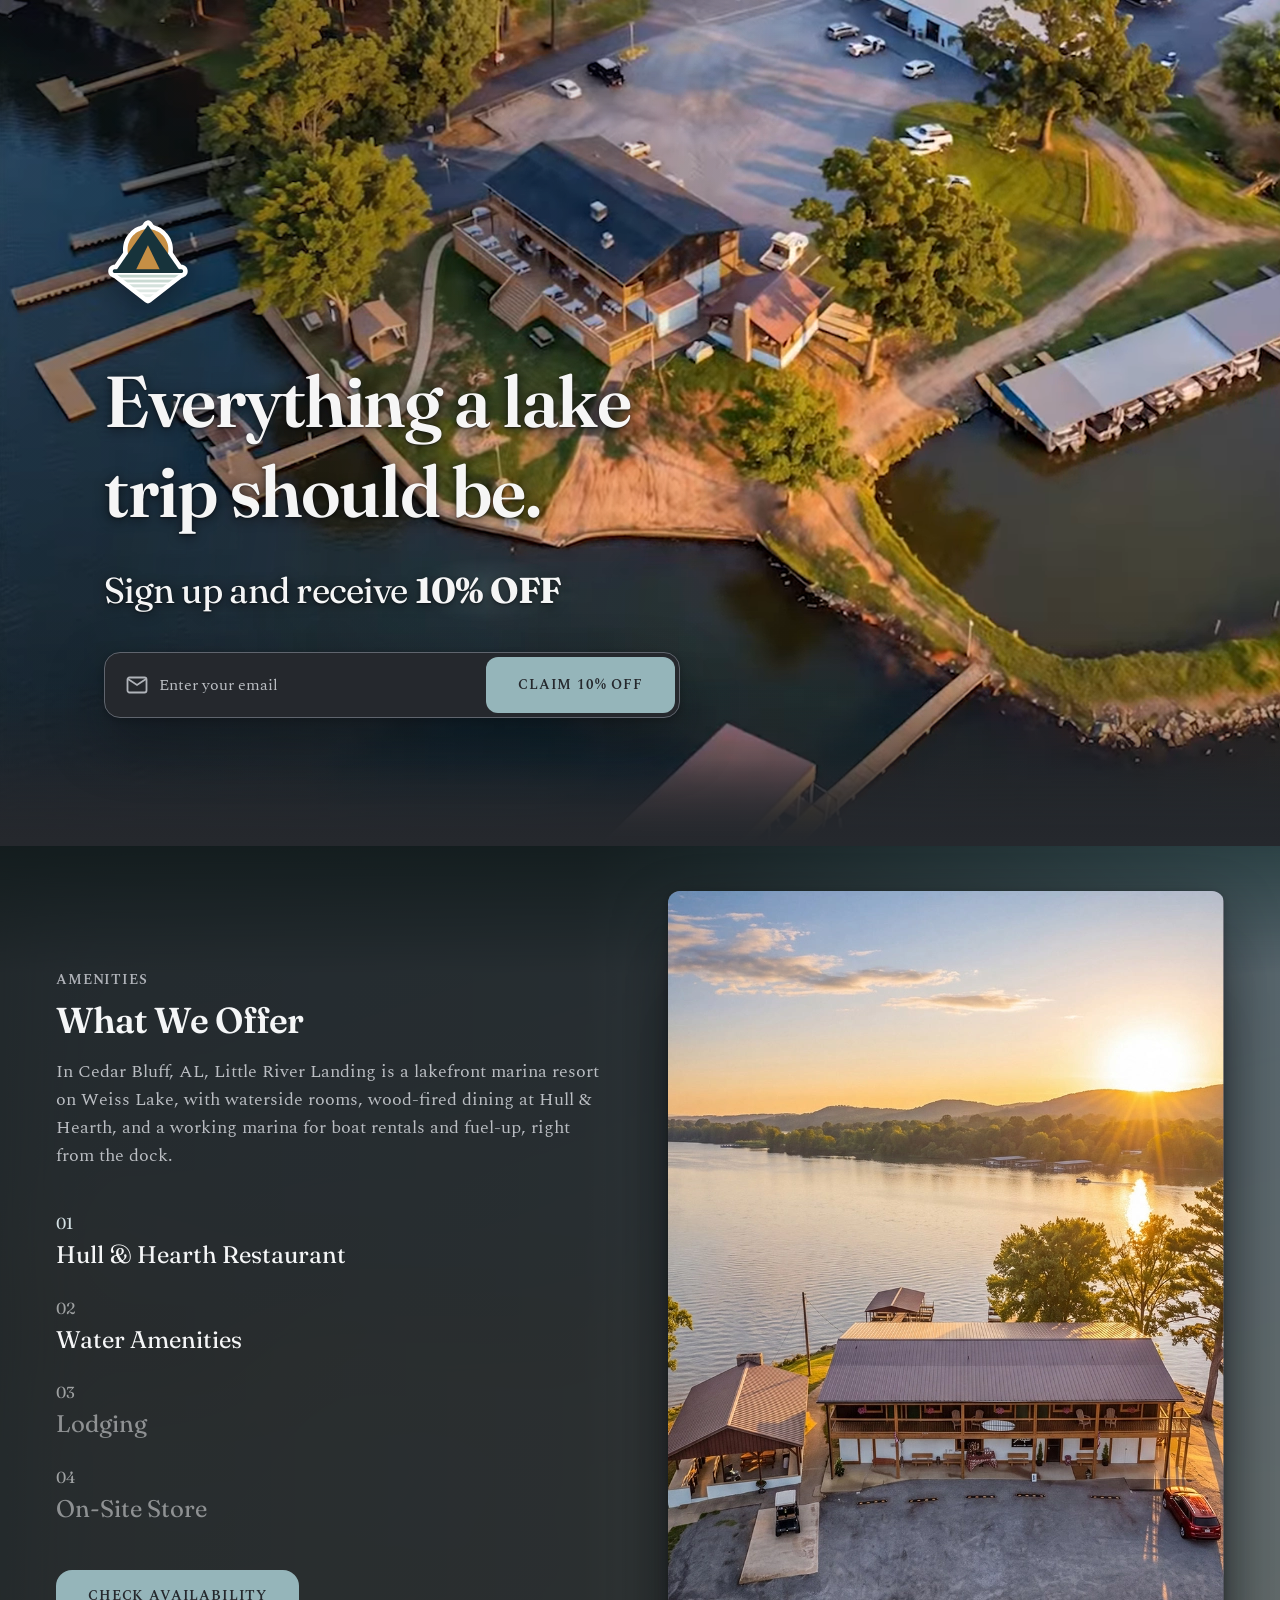
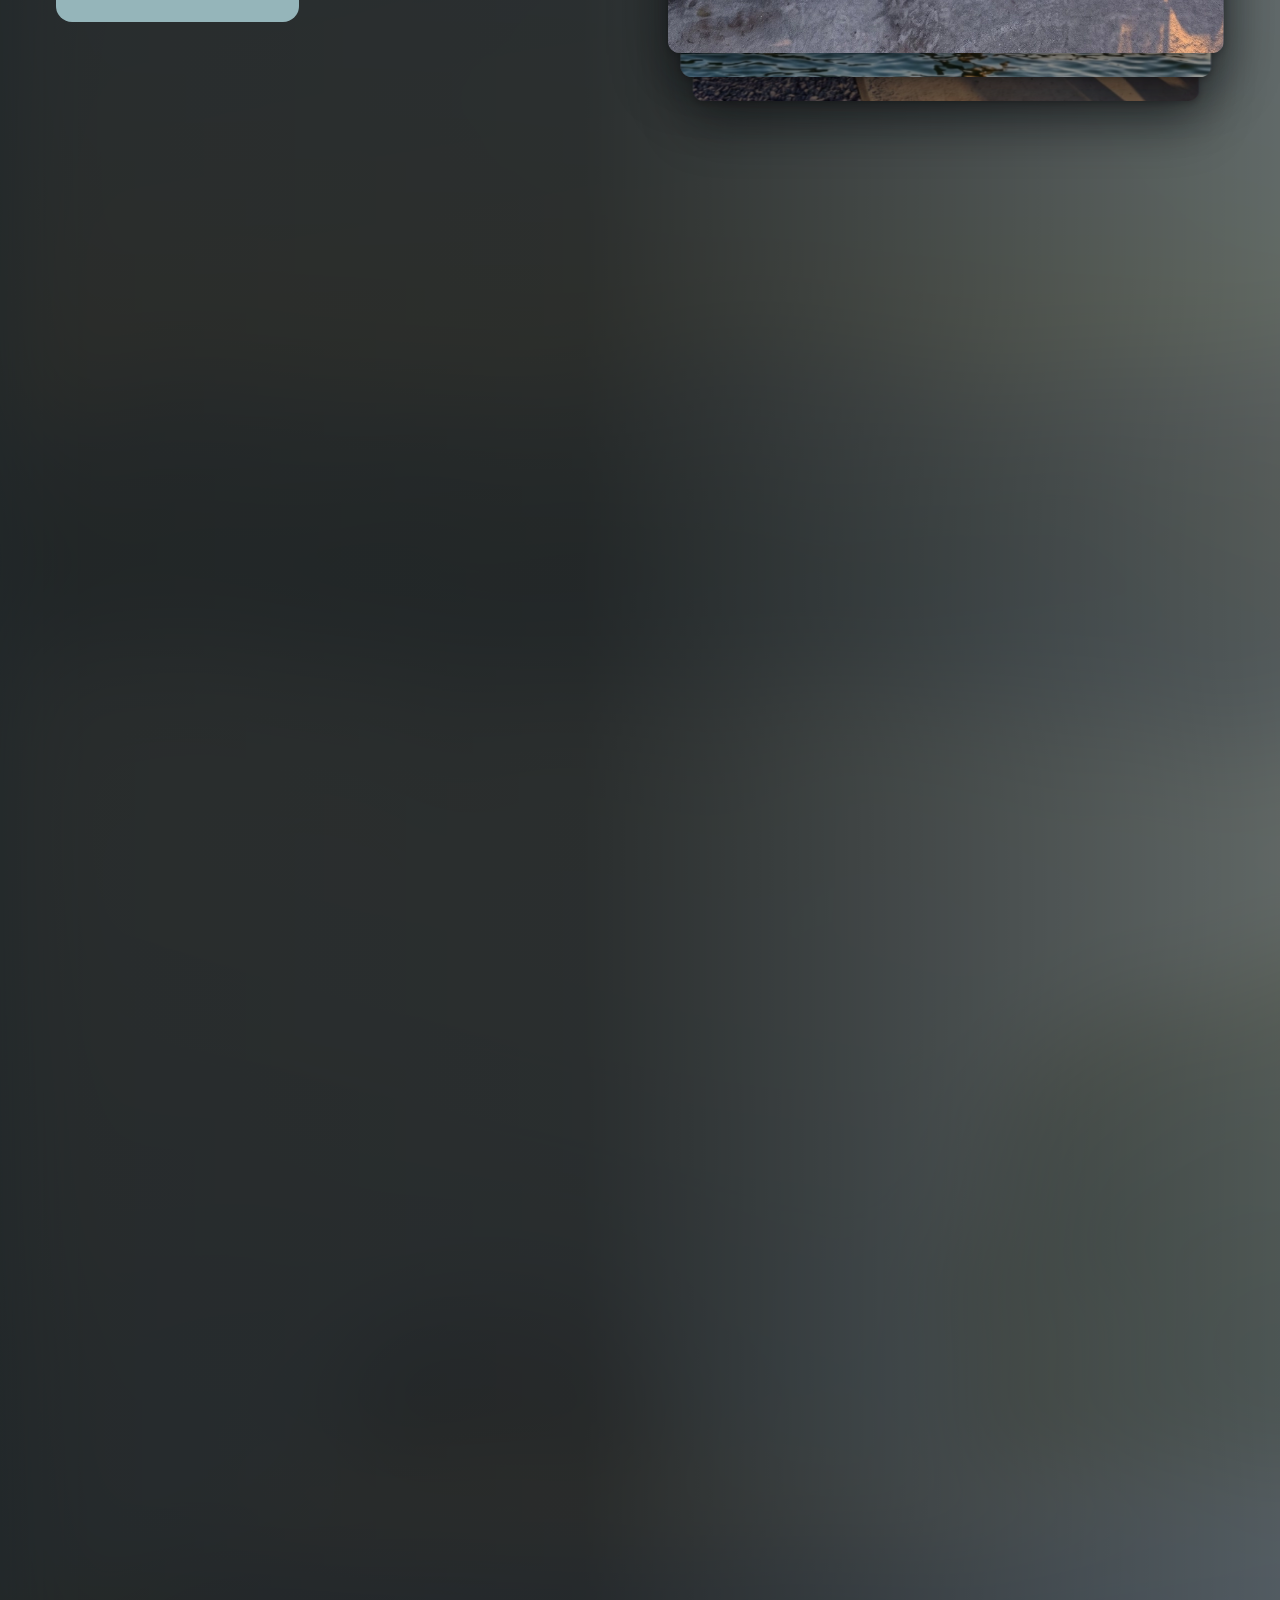
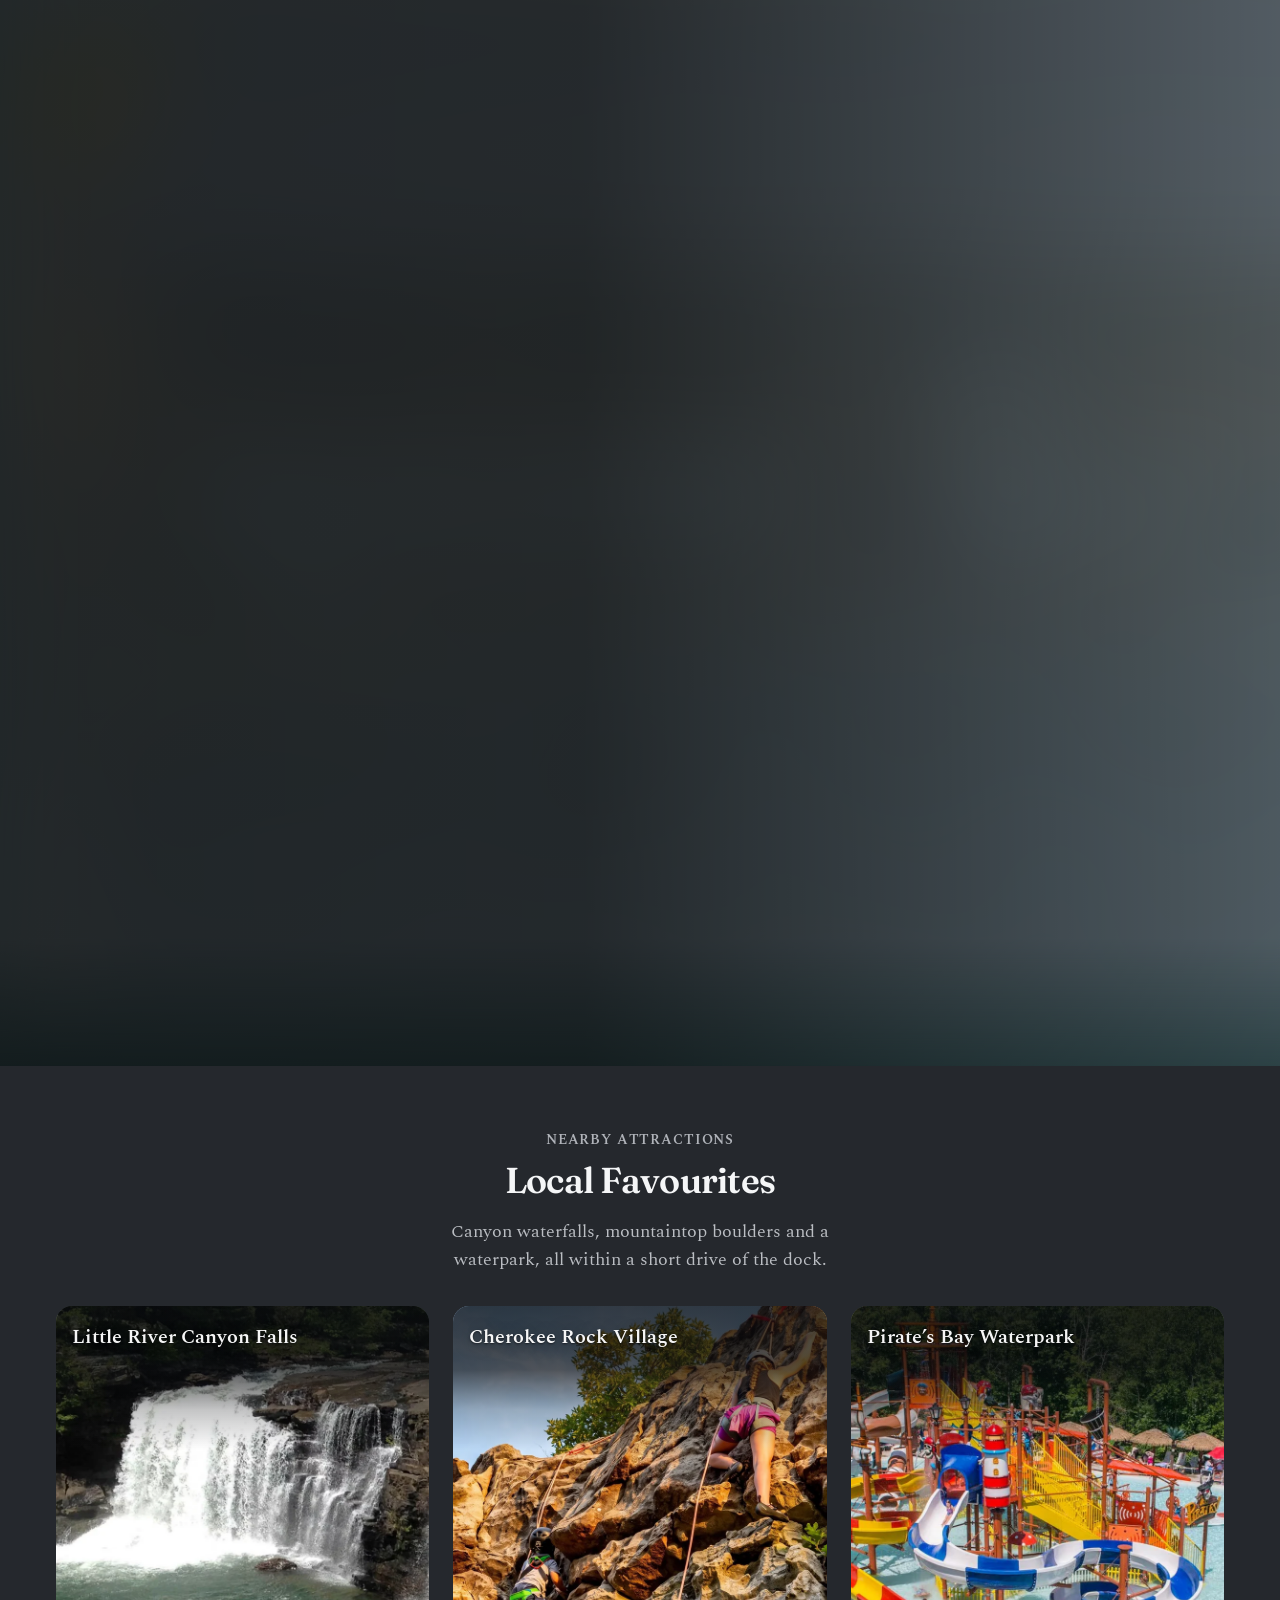
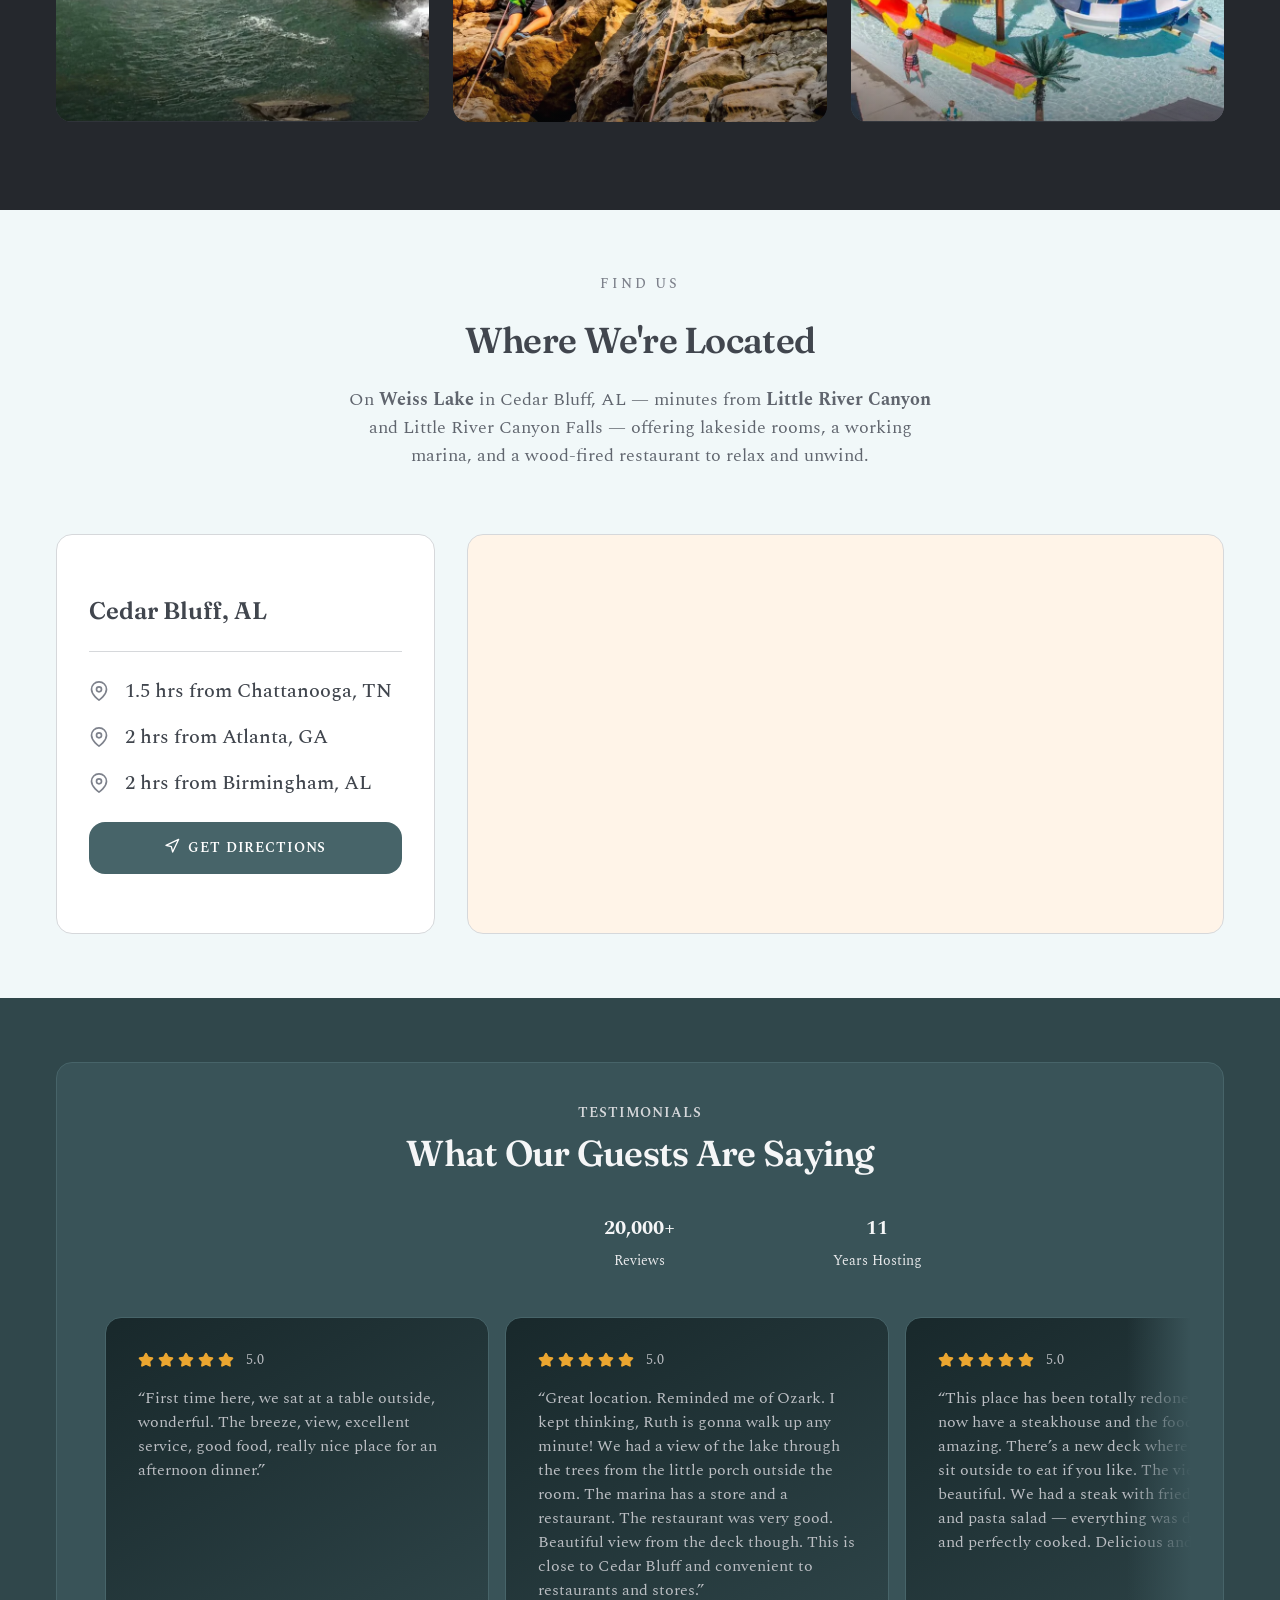
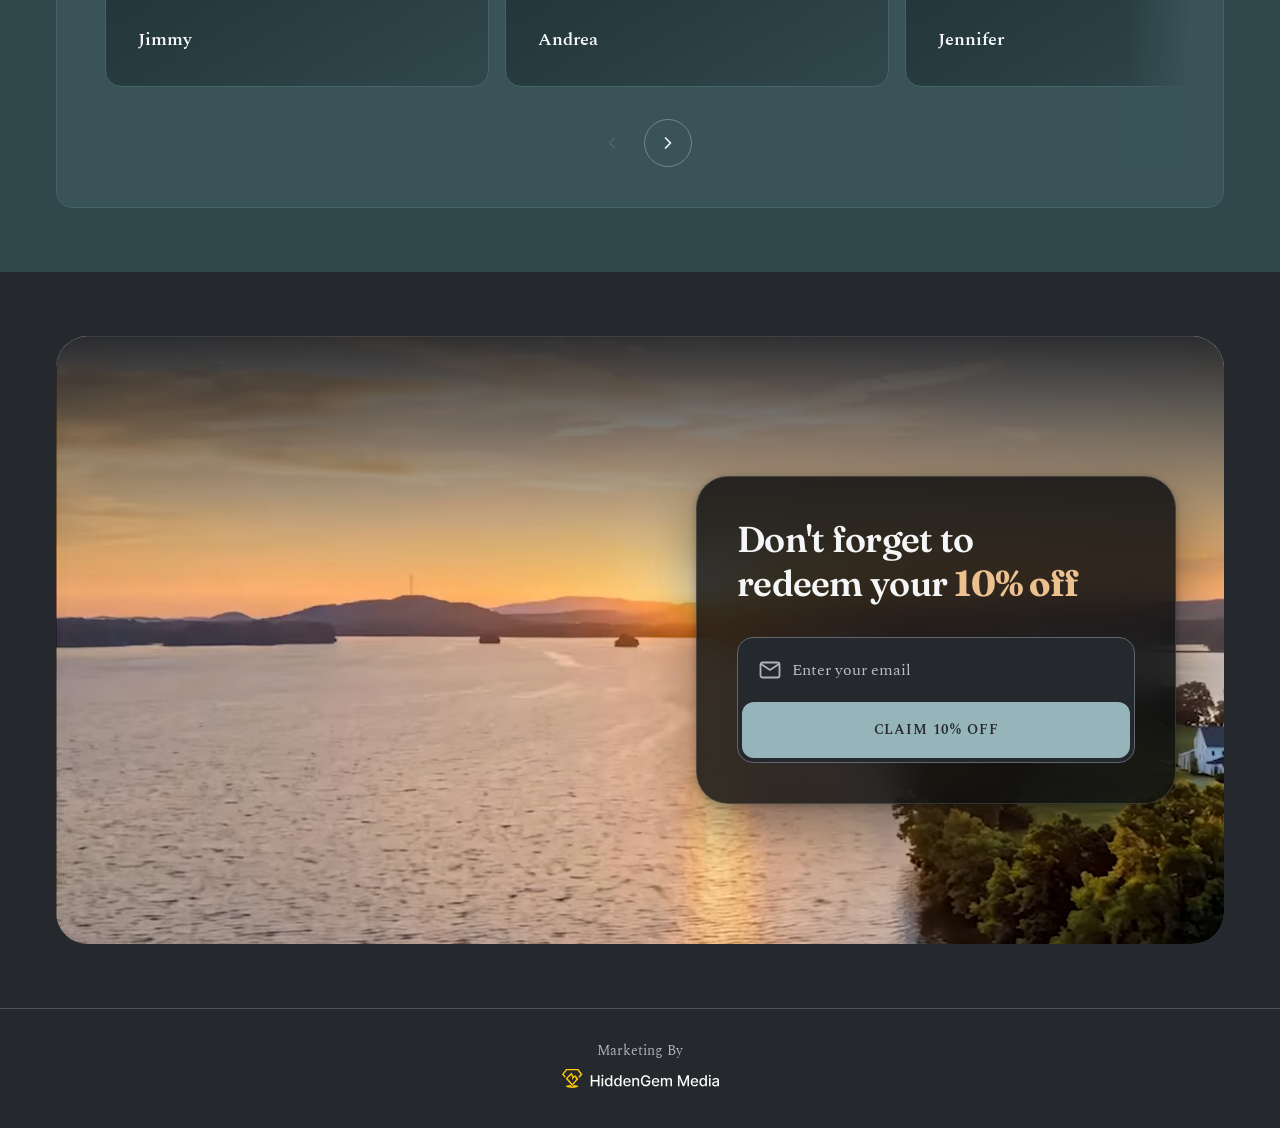
==== commit ccd0f959: "Remove avatar images from review cards The guest footer now holds just the reviewer's name. Dropped " ====
--- a/index.html
+++ b/index.html
@@ -546,10 +546,7 @@
             <p class="review__body type-body">&ldquo;First time here, we sat at a table outside, wonderful. The breeze, view, excellent service, good food, really nice place for an afternoon dinner.&rdquo;</p>
 
             <footer class="review__guest">
-              <img class="review__avatar" src="assets/img/avatar-1.svg" alt="" width="120" height="120" loading="lazy" decoding="async">
-              <div>
-                <p class="review__name type-body-lg fw-semibold">Jimmy</p>
-              </div>
+              <p class="review__name type-body-lg fw-semibold">Jimmy</p>
             </footer>
           </article>
 
@@ -566,10 +563,7 @@
             <p class="review__body type-body">&ldquo;Great location. Reminded me of Ozark. I kept thinking, Ruth is gonna walk up any minute! We had a view of the lake through the trees from the little porch outside the room. The marina has a store and a restaurant. The restaurant was very good. Beautiful view from the deck though. This is close to Cedar Bluff and convenient to restaurants and stores.&rdquo;</p>
 
             <footer class="review__guest">
-              <img class="review__avatar" src="assets/img/avatar-2.svg" alt="" width="120" height="120" loading="lazy" decoding="async">
-              <div>
-                <p class="review__name type-body-lg fw-semibold">Andrea</p>
-              </div>
+              <p class="review__name type-body-lg fw-semibold">Andrea</p>
             </footer>
           </article>
 
@@ -586,10 +580,7 @@
             <p class="review__body type-body">&ldquo;This place has been totally redone. They now have a steakhouse and the food is amazing. There&rsquo;s a new deck where you can sit outside to eat if you like. The view is beautiful. We had a steak with fried okra and pasta salad &mdash; everything was delicious and perfectly cooked. Delicious and fresh.&rdquo;</p>
 
             <footer class="review__guest">
-              <img class="review__avatar" src="assets/img/avatar-3.svg" alt="" width="120" height="120" loading="lazy" decoding="async">
-              <div>
-                <p class="review__name type-body-lg fw-semibold">Jennifer</p>
-              </div>
+              <p class="review__name type-body-lg fw-semibold">Jennifer</p>
             </footer>
           </article>
 
@@ -606,10 +597,7 @@
             <p class="review__body type-body">&ldquo;I&rsquo;ve been coming to this marina for years. It was very quiet at night time and left the fishing rods in the back of the truck for 3 nights and no one touched them. Nice family atmosphere. Everyone that worked there was super nice and very helpful. Thinking about going back this weekend.&rdquo;</p>
 
             <footer class="review__guest">
-              <img class="review__avatar" src="assets/img/avatar-4.svg" alt="" width="120" height="120" loading="lazy" decoding="async">
-              <div>
-                <p class="review__name type-body-lg fw-semibold">Scott</p>
-              </div>
+              <p class="review__name type-body-lg fw-semibold">Scott</p>
             </footer>
           </article>
 
--- a/styles.css
+++ b/styles.css
@@ -2229,21 +2229,11 @@
 }
 
 /* margin-top: auto pins the guest to the bottom edge, so a short
-   quote and a long one still line their avatars up across the
+   quote and a long one still line their names up across the
    rail. Without it a two line review floats its name halfway up
    the card and the row looks broken. */
 .review__body  { color: var(--color-text-secondary); margin-bottom: var(--space-4); }
-.review__guest { display: flex; align-items: center; gap: var(--space-3); margin-top: auto; }
-
-/* 56px. An object dimension, not spacing — the same exemption
-   the icon boxes and the field heights take. */
-.review__avatar {
-  flex: 0 0 auto;
-  width: 3.5rem;
-  height: 3.5rem;
-  border-radius: 50%;
-  object-fit: cover;
-}
+.review__guest { margin-top: auto; }
 .review__when { color: var(--color-text-secondary); }
 .review__unit { color: var(--color-text-secondary); }
 
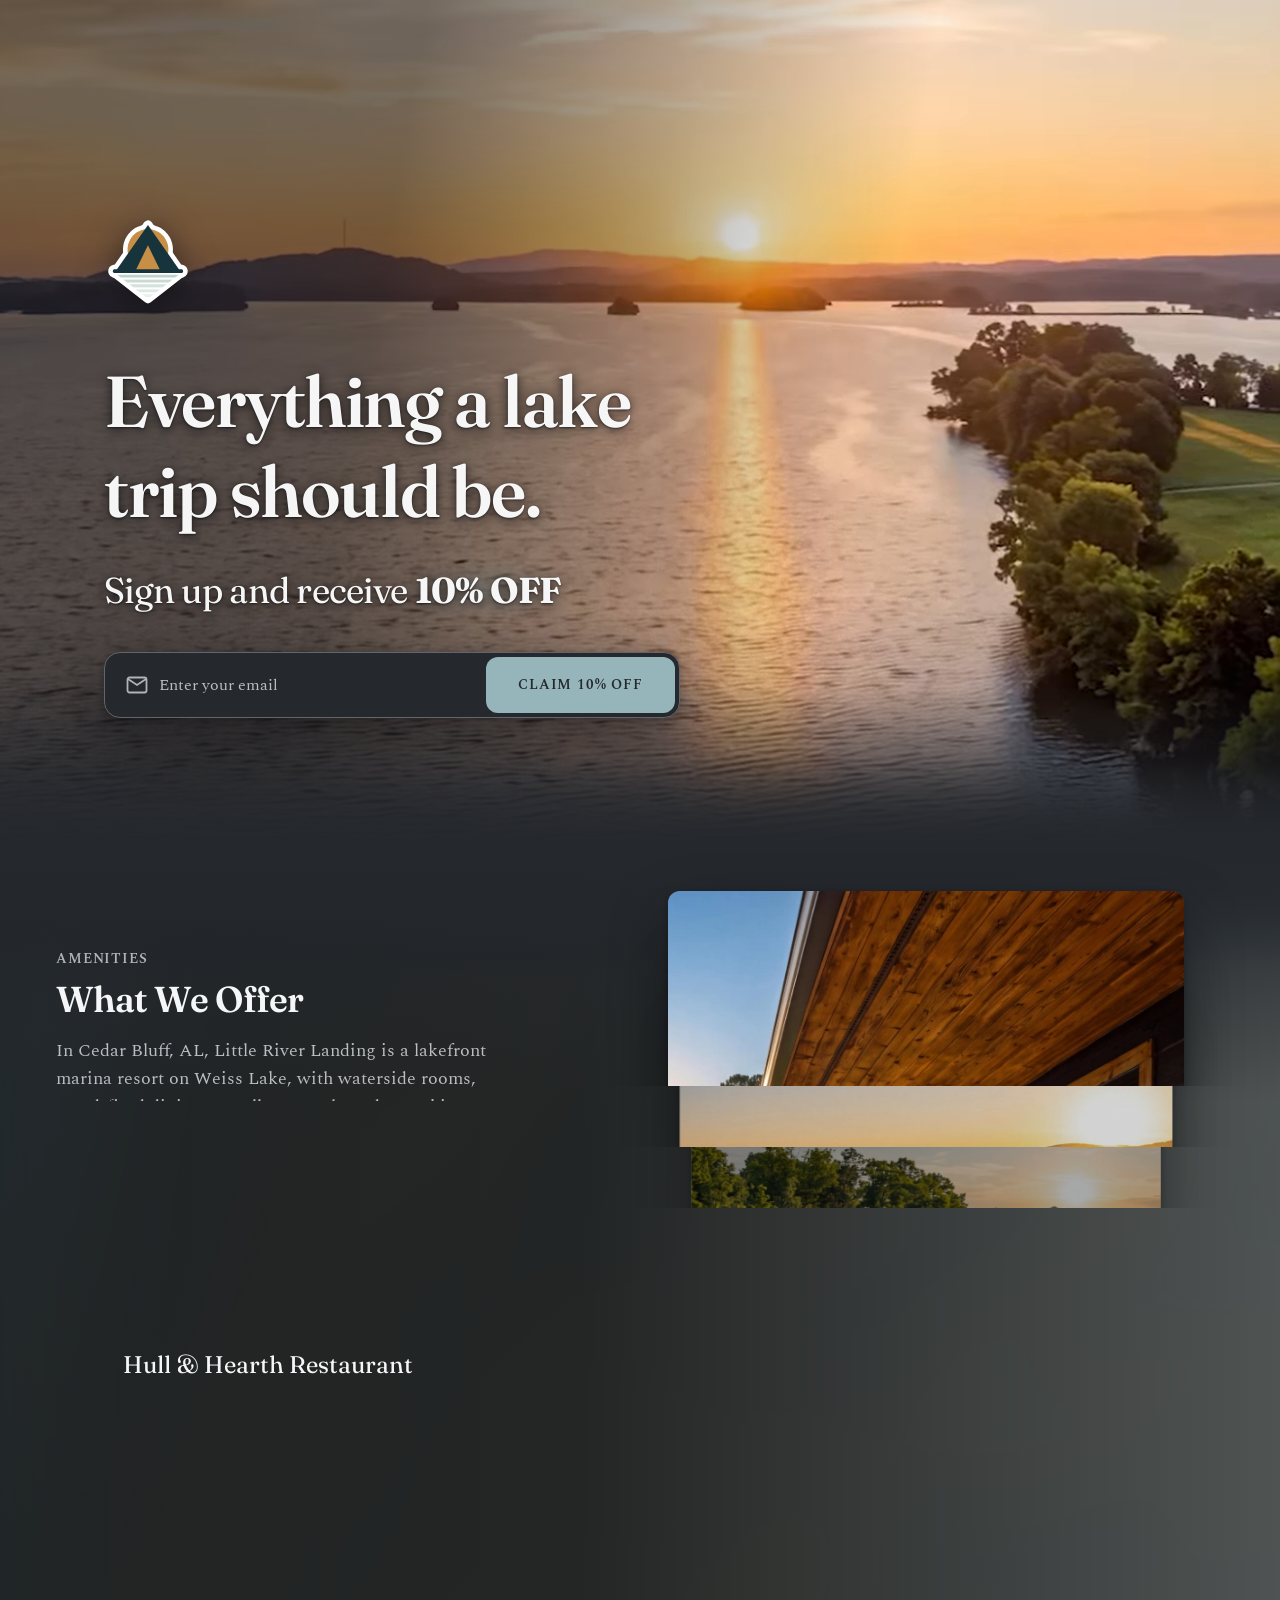
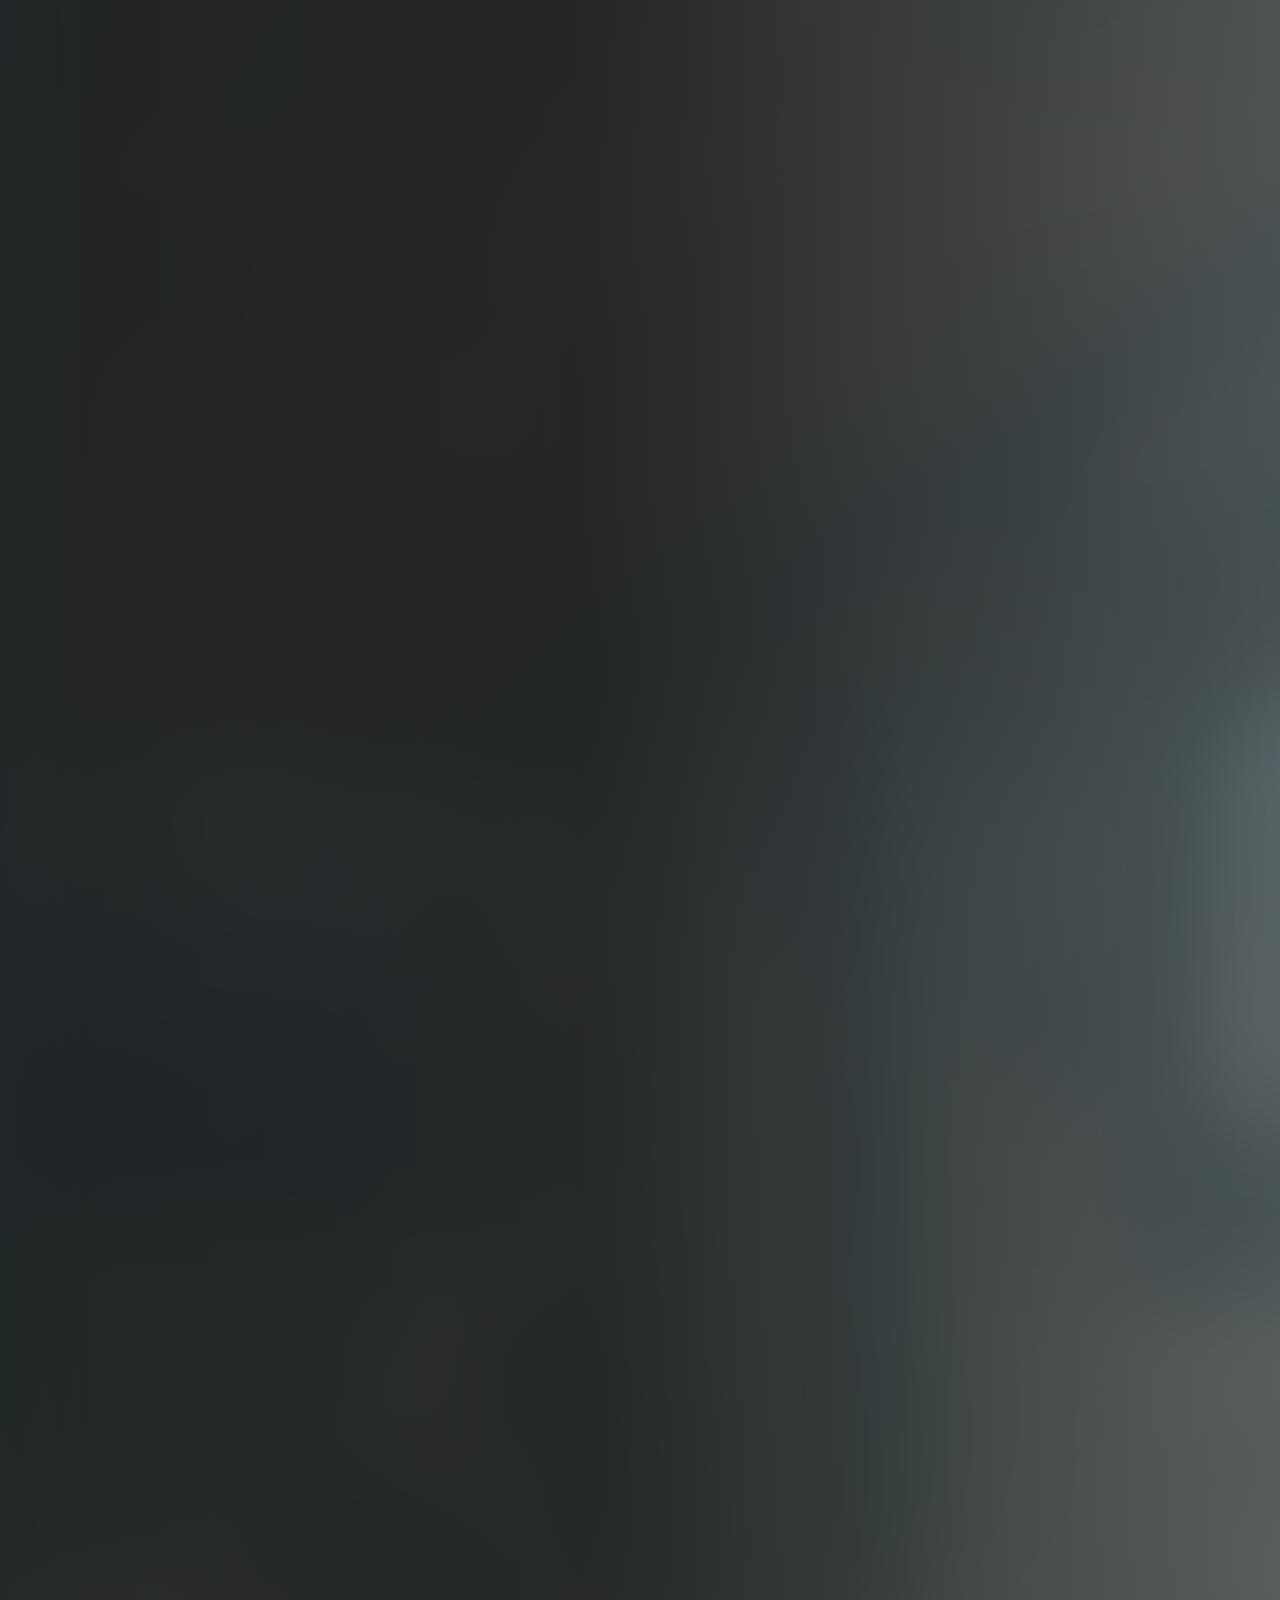
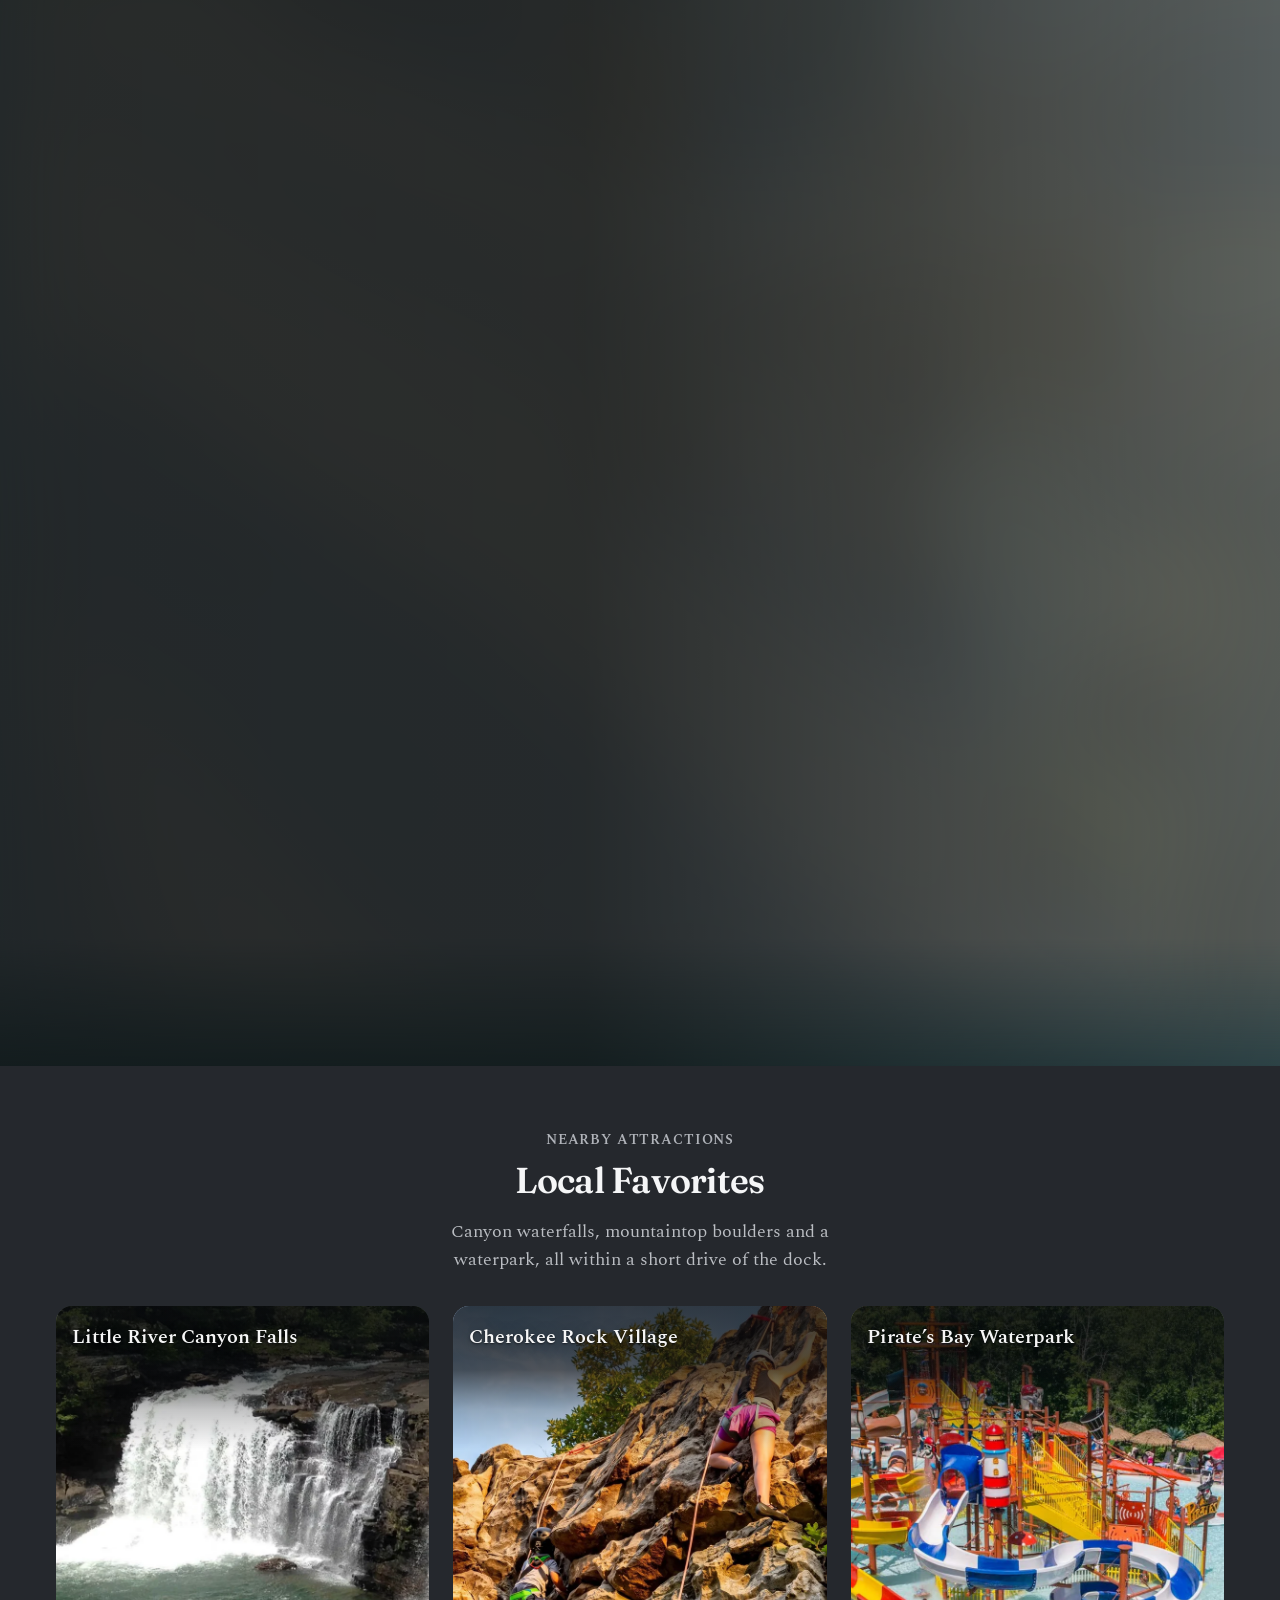
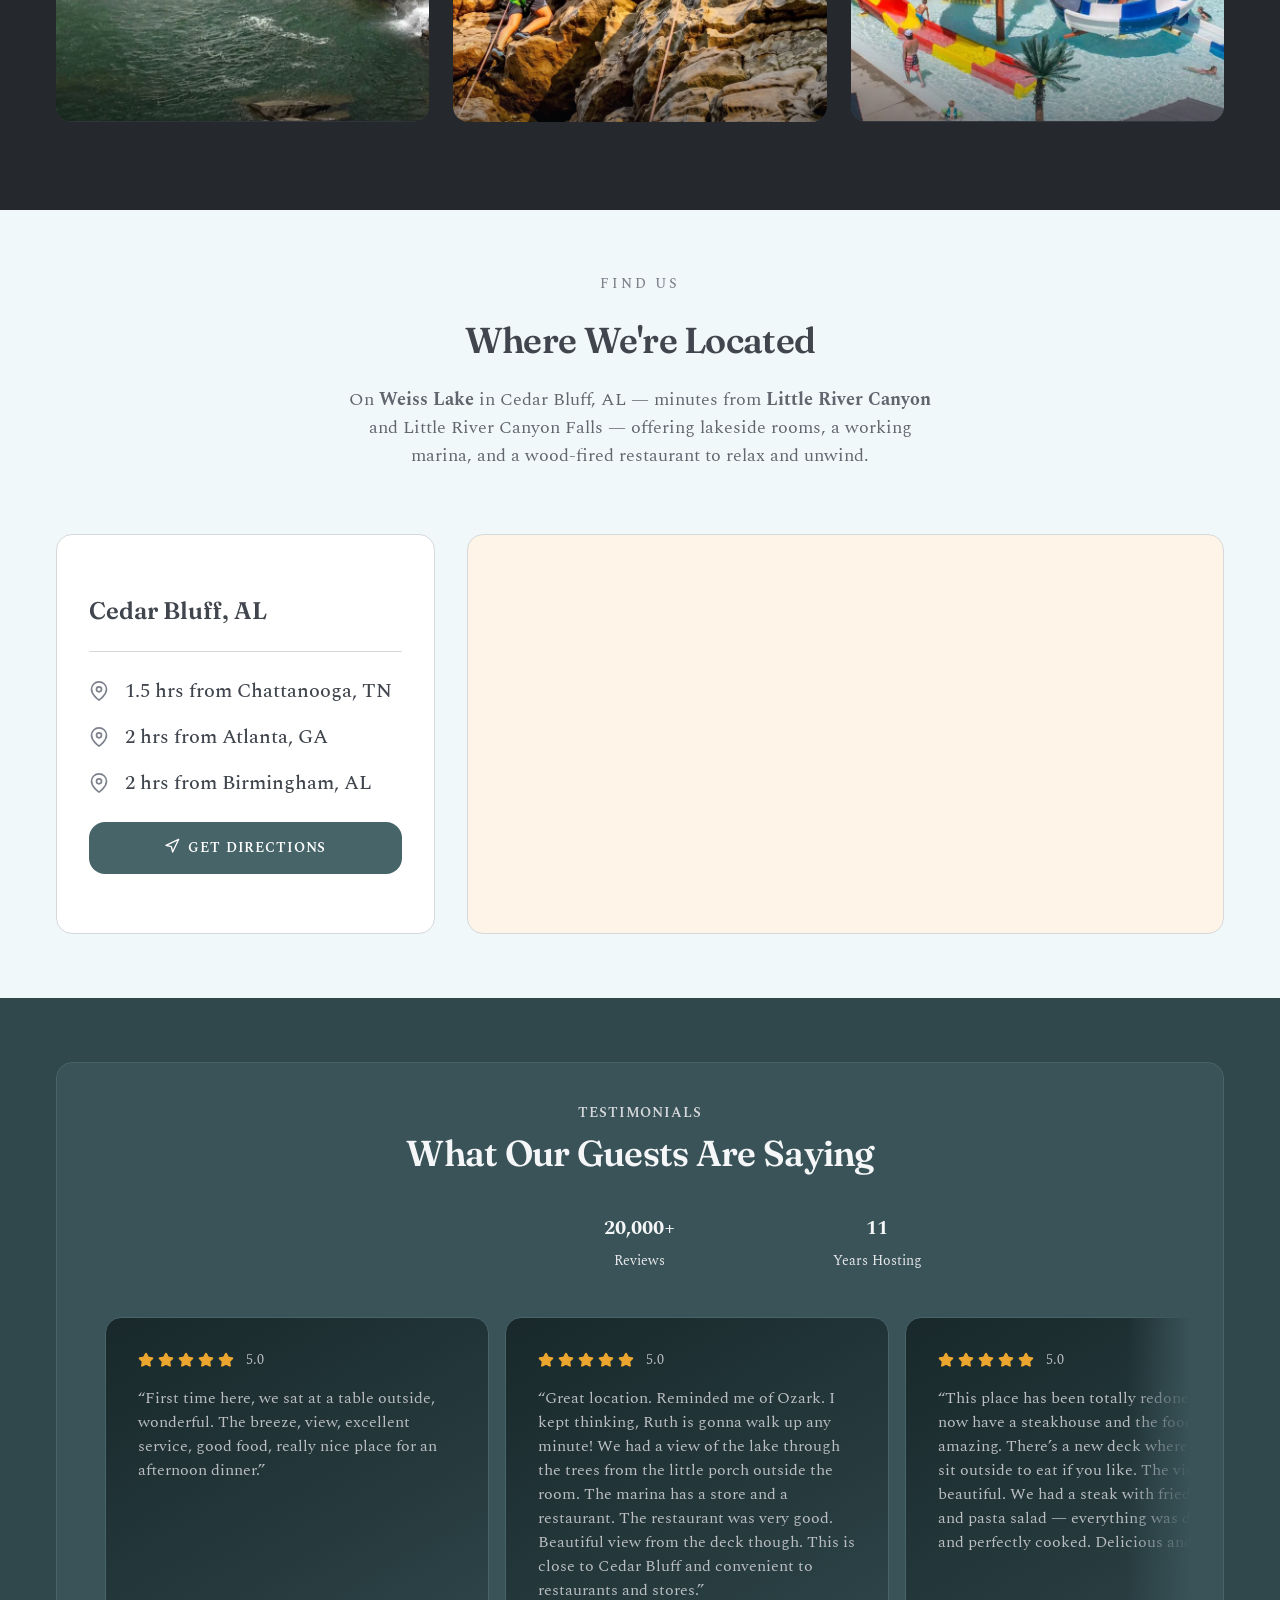
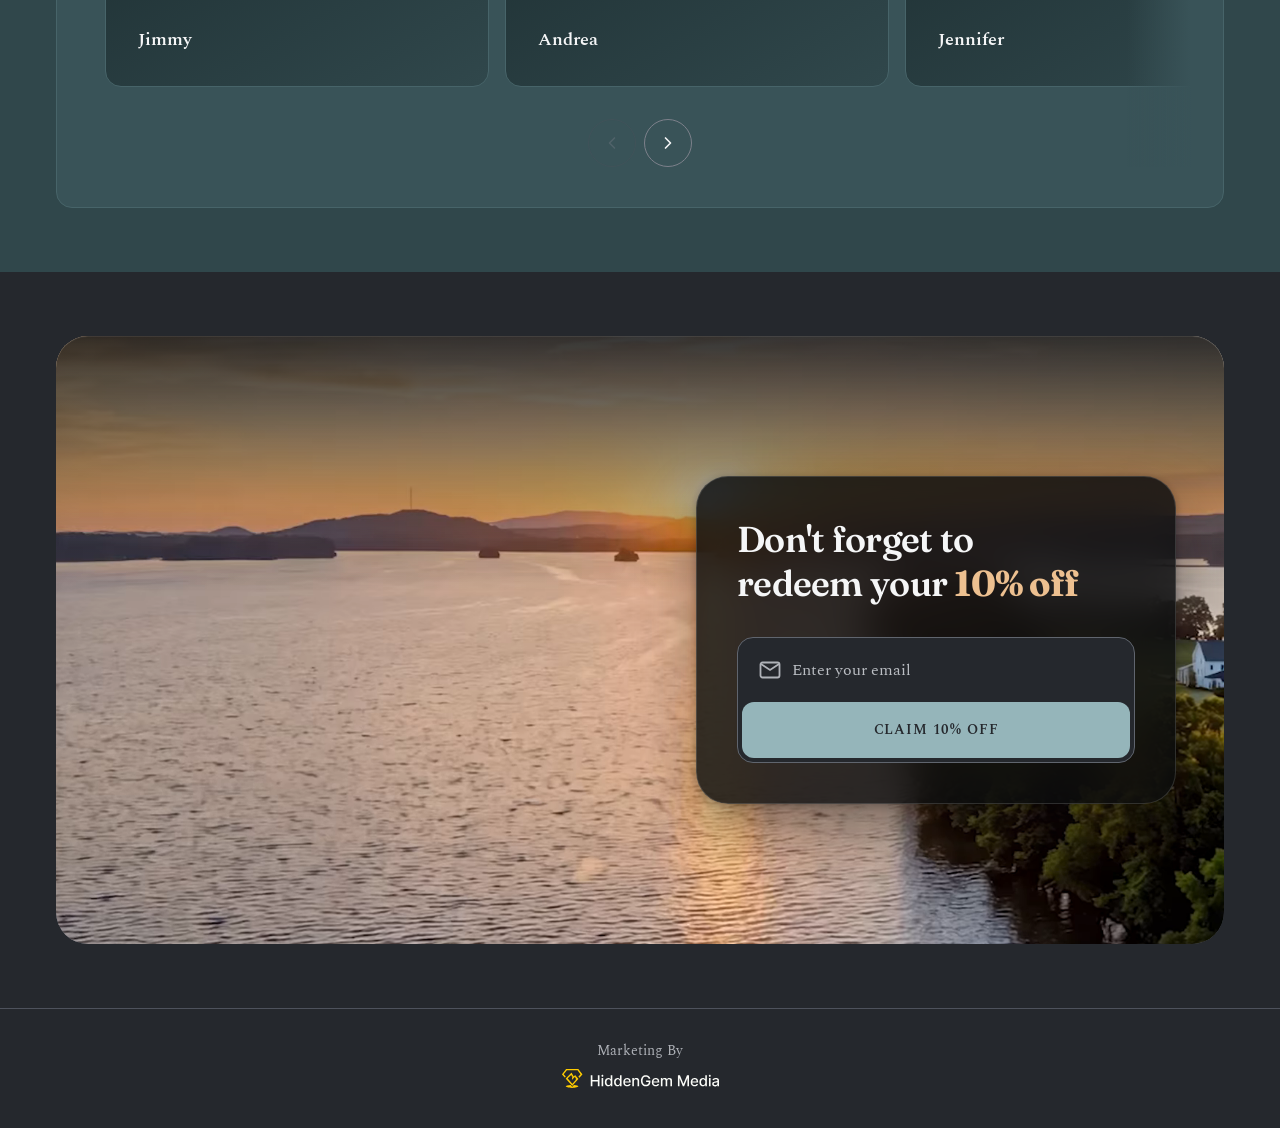
==== commit 5979c768: "Amenities: numerals in the margin, one description at a time, jump controls Rebuilds the pinned "Wha" ====
--- a/index.html
+++ b/index.html
@@ -166,18 +166,35 @@
      next one and moves the highlight down the list. Nothing on
      screen moves except the deck and the highlight.
 
+     Each amenity wears a display-size numeral down its left side
+     and the lit one opens its description under its name. THE
+     WHOLE ROW IS PRESSABLE and goes to that amenity, as are the
+     dots on the right of the deck. The
+     numeral's size is doing structural work as well as visual —
+     it sets the height of a closed step, so the description
+     unfolds into room that was already there and the pinned
+     column barely settles. Four dots down the right of the deck
+     say how many there are and which one is up.
+
      MOBILE: one column, no pin, no deck. Each amenity carries its
      own photograph directly above its own name, which says the
      same thing by adjacency and costs a phone none of the scroll
      distance the track needs.
 
-     THREE THINGS HAVE TO BE KEPT IN STEP BY HAND:
-       · data-step on each <li> and on each .process__card. These
-         are what pair an amenity with its photograph, and they
-         pair by number and not by position.
+     FOUR THINGS HAVE TO BE KEPT IN STEP BY HAND:
+       · data-step on each <li>, on each .process__card and on each
+         .process__dot. These are what pair an amenity with its
+         photograph and its dot, and they pair by number and not by
+         position.
        · The DOM order of the cards IS the stacking order of the
          deck, front to back. It has to match the reading order of
          the list.
+       · One dot per amenity in .process__dots, carrying that
+         amenity's data-step AND an aria-labelledby pointing at its
+         heading id. Nothing derives the count from the list, so a
+         missing dot is a rail that quietly understates how much is
+         left, and a wrong aria-labelledby is a jump button that
+         announces the wrong amenity.
        · --process-count in styles.css, which sets the length of
          the scroll track. script.js corrects it from the real
          count on load, so this only governs the first paint — but
@@ -185,6 +202,11 @@
 
      The numbers themselves are drawn by CSS, not typed, so adding
      or deleting an <li> renumbers the rest on its own.
+
+     THE LEFT COLUMN CANNOT BE SCROLLED on desktop — it is pinned,
+     one screen tall — so anything added to it has to fit. See the
+     height gate in styles.css and re-measure it if you touch the
+     intro, the titles or the descriptions.
 
      Photos are portrait, cropped to the deck's frame — see the
      README before dropping new ones in.
@@ -203,9 +225,9 @@
        the accessibility tree; the photos it duplicates are already
        in the DOM below, so this costs no extra download. -->
   <div class="process__backdrop" data-process-backdrop aria-hidden="true">
-    <img class="process__backdrop-img" src="assets/img/amenity-1.webp" alt="" data-step="0">
-    <img class="process__backdrop-img" src="assets/img/amenity-4.webp" alt="" data-step="1">
-    <img class="process__backdrop-img" src="assets/img/amenity-2.webp" alt="" data-step="2">
+    <img class="process__backdrop-img" src="assets/img/amenity-2.webp" alt="" data-step="0">
+    <img class="process__backdrop-img" src="assets/img/amenity-1.webp" alt="" data-step="1">
+    <img class="process__backdrop-img" src="assets/img/amenity-4.webp" alt="" data-step="2">
     <img class="process__backdrop-img" src="assets/img/amenity-3.webp" alt="" data-step="3">
   </div>
 
@@ -253,23 +275,95 @@
              beside it. Same four files, so nothing extra
              downloads, and alt stays empty because the title is
              right under it. -->
+        <img class="process__step-photo" src="assets/img/amenity-2.webp" alt="">
+
+        <!-- THE TAP TARGET, phone only — the whole photograph, not a
+             chevron in a corner of it. It fills the photo's grid
+             cell and nothing else, so the gesture is the one the
+             picture already invites.
+
+             A real <button> rather than a tap handler on the <li>,
+             so it is reachable by keyboard and announced as a
+             control. It carries no text of its own: aria-labelledby
+             borrows the heading beside it, which is the name a
+             screen reader wants anyway, and aria-expanded says what
+             state the thing named in aria-controls is in.
+
+             ABOVE 1024px THE SAME BUTTON IS THE WHOLE ROW — the
+             numeral and the name — and pressing it goes to that
+             amenity: it scrolls the page to where that amenity
+             comes up, and the description opens there because it
+             is the one you are now on. One control per amenity at
+             both widths and one meaning at both, "press this
+             amenity"; only what it costs to get there differs.
+             script.js carries the branch, and styles.css moves the
+             button off the photograph and onto the row. -->
+        <button class="process__toggle" type="button"
+                aria-expanded="false"
+                aria-labelledby="amenity-0-title"
+                aria-controls="amenity-0-desc"></button>
+
+        <!-- Title and description in one box, so the scrim behind
+             them is one box too: closed it is a band under the
+             name, open it grows upward to carry the line as well.
+             The box is anchored to the foot of a photograph whose
+             height is fixed by aspect-ratio, so growing it moves
+             nothing else on the page — it only eats into the
+             picture, which is what the darkening is for. -->
+        <div class="process__caption">
+          <h3 class="process__title type-subsection-title fw-regular" id="amenity-0-title">Lodging</h3>
+          <div class="process__desc" id="amenity-0-desc">
+            <p class="process__desc-text type-body">29 lakeside rooms. Port, Starboard, Topside. The water right outside.</p>
+          </div>
+        </div>
+      </li>
+
+      <li class="process__step" data-step="1">
         <img class="process__step-photo" src="assets/img/amenity-1.webp" alt="">
-        <h3 class="process__title type-subsection-title fw-regular">Hull &amp; Hearth Restaurant</h3>
+
+        <button class="process__toggle" type="button"
+                aria-expanded="false"
+                aria-labelledby="amenity-1-title"
+                aria-controls="amenity-1-desc"></button>
+
+        <div class="process__caption">
+          <h3 class="process__title type-subsection-title fw-regular" id="amenity-1-title">Hull &amp; Hearth Restaurant</h3>
+          <div class="process__desc" id="amenity-1-desc">
+            <p class="process__desc-text type-body">Wood-fired Southern cooking, oysters, and a deck built for sunset.</p>
+          </div>
+        </div>
       </li>
 
-      <li class="process__step" data-step="1">
+      <li class="process__step" data-step="2">
         <img class="process__step-photo" src="assets/img/amenity-4.webp" alt="">
-        <h3 class="process__title type-subsection-title fw-regular">Water Amenities</h3>
-      </li>
-
-      <li class="process__step" data-step="2">
-        <img class="process__step-photo" src="assets/img/amenity-2.webp" alt="">
-        <h3 class="process__title type-subsection-title fw-regular">Lodging</h3>
+
+        <button class="process__toggle" type="button"
+                aria-expanded="false"
+                aria-labelledby="amenity-2-title"
+                aria-controls="amenity-2-desc"></button>
+
+        <div class="process__caption">
+          <h3 class="process__title type-subsection-title fw-regular" id="amenity-2-title">Water Amenities</h3>
+          <div class="process__desc" id="amenity-2-desc">
+            <p class="process__desc-text type-body">One of two fuel docks on the lake. Pontoons, jet skis, kayaks, eFoils.</p>
+          </div>
+        </div>
       </li>
 
       <li class="process__step" data-step="3">
         <img class="process__step-photo" src="assets/img/amenity-3.webp" alt="">
-        <h3 class="process__title type-subsection-title fw-regular">On-Site Store</h3>
+
+        <button class="process__toggle" type="button"
+                aria-expanded="false"
+                aria-labelledby="amenity-3-title"
+                aria-controls="amenity-3-desc"></button>
+
+        <div class="process__caption">
+          <h3 class="process__title type-subsection-title fw-regular" id="amenity-3-title">Ship&rsquo;s Store</h3>
+          <div class="process__desc" id="amenity-3-desc">
+            <p class="process__desc-text type-body">Bait, tackle, parts, snacks. Everything the day needs.</p>
+          </div>
+        </div>
       </li>
 
     </ol>
@@ -318,29 +412,62 @@
          DOM order is also the stacking order. -->
     <div class="process__media" data-process-media data-reveal="fade">
       <div class="process__card" data-step="0">
+        <img class="process__photo" src="assets/img/amenity-2.webp" alt="">
+      </div>
+      <div class="process__card" data-step="1">
         <img class="process__photo" src="assets/img/amenity-1.webp" alt="">
       </div>
-      <div class="process__card" data-step="1">
+      <div class="process__card" data-step="2">
         <img class="process__photo" src="assets/img/amenity-4.webp" alt="">
-      </div>
-      <div class="process__card" data-step="2">
-        <img class="process__photo" src="assets/img/amenity-2.webp" alt="">
       </div>
       <div class="process__card" data-step="3">
         <img class="process__photo" src="assets/img/amenity-3.webp" alt="">
+      </div>
+
+      <!-- THE DOTS. A rail down the right of the deck saying how many
+           amenities there are and which one is up — the same thing
+           the lit title and the depth of the stack say, in the one
+           form that can be taken in without reading anything — and
+           now also the way to jump to one.
+
+           REAL <button>s, because they are real controls: clicking
+           one scrolls the page to that amenity's place in the track,
+           which is the only way to reach a specific amenity in a
+           section that is otherwise driven by scroll position alone.
+           That is also why they are not aria-hidden. Four buttons
+           named the same as the four list items is not the list read
+           twice — the list is text and these are a jump control, and
+           a screen reader user gets the same shortcut a mouse user
+           does. aria-labelledby borrows each amenity's own heading
+           rather than repeating its name here, so the two can never
+           drift apart.
+
+           The rail is DISPLAY: NONE UNTIL SCRIPT.JS HAS RUN, which
+           is what keeps that honest. Without JavaScript there is no
+           highlight to indicate and no scrolling to do — the deck is
+           one flat photograph — so four buttons that light nothing
+           and go nowhere would be worse than no rail at all.
+
+           data-step pairs a dot with its amenity the same way the
+           cards do, by number rather than by position. -->
+      <div class="process__dots" data-process-dots>
+        <button class="process__dot" type="button" data-step="0" aria-labelledby="amenity-0-title"></button>
+        <button class="process__dot" type="button" data-step="1" aria-labelledby="amenity-1-title"></button>
+        <button class="process__dot" type="button" data-step="2" aria-labelledby="amenity-2-title"></button>
+        <button class="process__dot" type="button" data-step="3" aria-labelledby="amenity-3-title"></button>
       </div>
     </div>
   </div>
 </section>
 
 <!-- ============================================================
-     6 · LOCAL FAVOURITES  —  the amenity card, made clickable
+     6 · LOCAL FAVORITES  —  the amenity card, made clickable
      Same card as section 5 and deliberately so: photo as the whole
      card, name over the top left, a line about the place in a
      panel across the bottom, and the same accordion on desktop.
 
      The one difference is the tag. An amenity is a <figure>
-     because it goes nowhere; a favourite is an <a> because it
+     because it goes nowhere; a favorite is an <a> because it
      opens the place's page. That is also why the caption is a
      <span> here rather than a <figcaption> — <figcaption> is only
      valid inside a <figure>, and the styling never depended on
@@ -356,7 +483,7 @@
 <section class="section" id="local">
   <div class="container center" data-reveal-group>
     <p class="eyebrow type-eyebrow">NEARBY ATTRACTIONS</p>
-    <h2 class="heading type-section-title">Local Favourites</h2>
+    <h2 class="heading type-section-title">Local Favorites</h2>
     <p class="subhead type-body-lg">Canyon waterfalls, mountaintop boulders and a waterpark, all within a short drive of the dock.</p>
   </div>
 
@@ -383,7 +510,7 @@
         </span>
       </a>
 
-      <a class="tall-card" href="https://www.greatescapesrvresorts.com/pirates-bay-waterpark/park-info/contact" target="_blank" rel="noopener">
+      <a class="tall-card" href="https://www.greatescapesrvresorts.com/pirates-bay-waterpark?_gl=1*1mfipbo*_up*MQ..*_ga*MTk3MDc3MjczNy4xNzg3ODQ0MjU5*_ga_6VXVLF3PR3*czE3ODc4NDQyNTkkbzEkZzAkdDE3ODc4NDQyNTkkajYwJGwwJGgw*_ga_YKS8LK5TD0*czE3ODc4NDQyNTkkbzEkZzAkdDE3ODc4NDQyNTkkajYwJGwwJGg0Mzk4NzcyNzM" target="_blank" rel="noopener">
         <img class="tall-card__img" src="assets/img/favorite-3.webp" alt="">
         <span class="tall-card__caption">
           <span class="tall-card__title type-card-title">Pirate&rsquo;s Bay Waterpark</span>
--- a/styles.css
+++ b/styles.css
@@ -24,6 +24,15 @@
   --hero-min-lg:  clamp(38rem, 94svh, 58rem);   /* 608 - 928px */
   --hero-seam:     7rem;                  /* 112px — photo-to-page fade */
   --hero-seam-lg: 10rem;                  /* 160px */
+  /* The other half of that fade, on the far side of the hero's bottom
+     edge. --hero-seam takes the footage down to --color-bg-primary;
+     this takes --color-bg-primary back out again into whatever ground
+     the next section has. The two are a pair and the second is the
+     longer of them: the hero's own ramp is hidden work over a
+     photograph, this one is out in the open over flat colour, where
+     the eye finds a boundary much more easily. */
+  --seam-in:       9rem;                  /* 144px */
+  --seam-in-lg:   16rem;                  /* 256px */
   --hero-logo:      4rem;                 /* 64px  — a height, not a box:  */
   --hero-logo-lg:  5.5rem;                /* 88px    the logo keeps its own */
   --hero-logo-max:  15rem;                /* 240px   aspect ratio, so these */
@@ -65,6 +74,27 @@
   --hero-scrim-2: rgba(9, 11, 14, 0.18);
   --hero-scrim-0: rgba(9, 11, 14, 0);
 
+  /* THE SAME RAMP, SIZED FOR BRIGHT FOOTAGE, and used by the desktop
+     diagonal alone — see the note over it in the 1024px block.
+
+     Why it is a separate pair rather than a heavier --hero-scrim-1:
+     that token is also the welcome page's hero and the mobile ramp,
+     and neither of those has this problem. Mobile paints TWO scrims
+     that composite well past this weight, and the welcome hero is not
+     over client footage at all. Raising the shared token to fix one
+     layout would darken three.
+
+     The numbers are measured, not chosen. The hero clip is a sunset:
+     its sky is around #E6D2B4 where the headline sits, and at the old
+     0.40 the title measured 1.96:1 against a 3:1 floor — a real
+     failure, not a thin pass. Solving white text to 4.5:1 over a
+     ~230 channel source needs about 0.50 of near black, so the
+     plateau is 0.56: enough to clear the body text bar rather than
+     the large text one, which is the margin that lets the client
+     swap the clip for another bright one without this breaking. */
+  --hero-scrim-lg-1: rgba(9, 11, 14, 0.56);
+  --hero-scrim-lg-2: rgba(9, 11, 14, 0.30);
+
   /* The copy scrim's own stops, below the tokens above rather than
      sharing them. Above 1024px only ONE scrim is painted, so the
      stops above carry the job alone. Below it BOTH are painted and
@@ -87,6 +117,29 @@
      #363636 and puts the same text at 8.3:1. */
   --card-panel:      rgba(9, 11, 14, 0.82);
   --card-panel-edge: rgba(255, 255, 255, 0.14);
+
+  /* THERE WAS A --card-panel-soft HERE, at 0.50, and it is worth
+     one paragraph rather than a silent deletion.
+
+     It existed for one consumer: the amenity deck's description,
+     which used to be printed on the pinned photograph. Where
+     --card-panel is defensive — 0.82 holds AA against a blown out
+     white sky, so it is safe under a photo nobody has looked at —
+     0.50 was measured against the four files actually in assets/img
+     and bottomed out at 5.30:1 on the water shot, which meant it
+     could not survive one of those photographs being replaced.
+
+     That description is now in the left column, on the section's own
+     ground, where it needs no panel at all and measures 7.4:1. So
+     the token has no consumer and the tie to those four files is
+     gone with it. --card-panel is untouched and still carries Local
+     Favourites, which is over photos of places nobody here shot and
+     wants the defensive number.
+
+     If a panel over an amenity photograph is ever wanted again,
+     start from --card-panel and re-measure downward against the
+     photographs of the day — do not restore 0.50 from git on the
+     strength of a measurement taken against a different set. */
 
   /* The closing panel's top lip. Raw white alpha rather than a
      palette step, for the same reason the scrims above are: it is
@@ -1163,6 +1216,33 @@
      background LAYER, which has to be an image; a two stop
      linear-gradient is the shortest way to write a flat one. */
   --copy-scrim: linear-gradient(rgba(0, 0, 0, 0.48), rgba(0, 0, 0, 0.48));
+
+  /* THE SEAM, FROM THIS SIDE.
+     The hero ends on --color-bg-primary — that is what .hero-offer__seam
+     spends its last 112px arriving at. This section then began on
+     brand-900 under a flat black scrim, which is both lighter and a
+     different hue, so the two grounds met on a line you could read
+     across the whole width of the page.
+
+     So the section starts on the colour the hero finished on and lets
+     go of it over --seam-in. Nothing about the hero changes; the fade
+     is simply continued past its own bottom edge, and the boundary
+     lands in the middle of one ramp instead of between two.
+
+     TWO STACKED RAMPS, NOT ONE, for the reason written over
+     .hero-offer__seam: a single linear fade in alpha has a visible
+     waist about a third of the way along. Composited these read as an
+     ease-out — full strength at the edge, most of the way gone by the
+     halfway mark, nothing to see at the end.
+
+     It only ever DARKENS what is under it, so the contrast figures
+     measured for the copy scrim and the fade below are floors here,
+     not something this can spend. */
+  --seam-blend:
+    linear-gradient(to bottom,
+      var(--color-bg-primary) 0, transparent var(--seam-in)),
+    linear-gradient(to bottom,
+      var(--color-bg-primary) 0, transparent calc(var(--seam-in) * 0.45));
 }
 
 /* The section's own ground stays underneath everything here and is
@@ -1309,7 +1389,15 @@
   inset: 0;
   z-index: 0;
   pointer-events: none;
-  background: var(--copy-scrim);
+  /* The seam blend rides on this element rather than on the backdrop
+     for the same reason the copy scrim does, and for one more: the
+     backdrop is masked to transparent for its first 8rem, so a blend
+     painted there would fade out exactly where it is needed most. It
+     is the FIRST layer, so it sits over the copy scrim as well as over
+     the wash — at the section's top edge it has to hide both. */
+  background:
+    var(--seam-blend),
+    var(--copy-scrim);
 }
 
 /* Above the backdrop. */
@@ -1481,6 +1569,28 @@
 .process__media:not(.is-enhanced) .process__card             { opacity: 0; }
 .process__media:not(.is-enhanced) .process__card:first-child { opacity: 1; }
 
+/* THE DOT RAIL IS NOT THERE AT ALL until script.js has run, which
+   is a stronger fallback than lighting the first dot and the right
+   one now that the dots are buttons. Nothing has a state to
+   indicate — the deck is one flat photograph and no amenity is lit
+   — and pressing one would do nothing, because the scroll
+   arithmetic that makes them work lives in the file that did not
+   load. Four dead controls is worse than no rail.
+
+   The rail is otherwise styled in the pinned block below, which is
+   the only width it exists at. */
+.process__dots:not(.is-enhanced) { display: none; }
+
+/* And the same case for the description in the left column. With
+   nothing running, no step is .is-active, so on desktop all four
+   would be folded shut with no way to open one — the pinned layout
+   has no tap target. The first amenity is the one whose photograph
+   is showing, so it is the one whose line should be open. */
+.process__steps:not(.is-enhanced) .process__step:first-child .process__desc {
+  grid-template-rows: 1fr;
+  opacity: 1;
+}
+
 /* THE PHONE LAYOUT: the frame is off and each amenity carries its
    own photo.
 
@@ -1498,22 +1608,30 @@
    swaps them back. */
 .process__media { display: none; }
 
+/* Row 2, column 1 — the same cell the title takes, so the title
+   lands on the photograph rather than under it.
+
+   No margin-bottom any more: it used to be the gap between the photo
+   and the name below it, and there is no longer anything below it to
+   clear. The space between two amenities is .process__step's own
+   padding-block and always was.
+
+   The cap that used to live here is on the step's grid column now, so
+   the photo and the title are measured by one number instead of two.
+   It is for one case and it is not a phone: a desktop-width window
+   too short for the pinned layout falls back to here, and width: 100%
+   of a 1200px container is a 1200x900 photograph per amenity. 32rem
+   matches the cap .process__media already carries for the same
+   reason. A phone is narrower than this, so nothing changes there. */
 .process__step-photo {
   display: block;
+  grid-row: 2;
+  grid-column: 1;
   width: 100%;
   aspect-ratio: 4 / 3;
   object-fit: cover;
-  margin-bottom: var(--space-4);
   border-radius: var(--radius-md);
   background: var(--color-bg-tertiary);   /* holds the shape while it loads */
-
-  /* The cap is for one case and it is not a phone: a desktop-width
-     window too short for the pinned layout falls back to here, and
-     width: 100% of a 1200px container is a 1200x900 photograph per
-     amenity. 32rem matches the cap .process__media already carries
-     for the same reason. A phone is narrower than this, so nothing
-     changes there. */
-  max-width: 32rem;
 }
 
 .process__steps {
@@ -1547,9 +1665,29 @@
   margin-top: var(--space-6);
 }
 
+/* THE PHONE STEP: a numeral, then the photograph with the name laid
+   over the foot of it.
+
+   A grid rather than a wrapper element, because the overlay is a
+   phone-only arrangement and the pinned layout below needs these two
+   to be separate boxes in separate columns — a div around them would
+   have to be dissolved again up there, and the markup would carry a
+   box that exists for one breakpoint. Two rows: the numeral takes the
+   first, and the photo and the title SHARE the second, which is what
+   stacks them without either one leaving the flow.
+
+   The column is capped rather than the photo, so the title's scrim
+   ends exactly where the photograph does. --process-photo-w is the
+   one number both read, and it is the same 32rem the photo used to
+   carry alone — see the note on .process__step-photo for the case
+   that cap is actually for, which is not a phone. */
 .process__step {
   counter-increment: step;
   padding-block: var(--space-5);
+  --process-photo-w: 32rem;
+  display: grid;
+  grid-template-columns: minmax(0, var(--process-photo-w));
+  grid-template-rows: auto auto;
 }
 
 /* Drawn by CSS, not typed into the markup, so adding or deleting
@@ -1560,6 +1698,7 @@
 .process__step::before {
   content: counter(step, decimal-leading-zero);
   display: block;
+  grid-row: 1;
   margin-bottom: var(--space-2);
   font-family: var(--font-display);
 
@@ -1617,24 +1756,170 @@
   color: color-mix(in oklab, var(--color-text-brand) 50%, var(--color-text-primary));
 }
 
-.process__title { color: var(--color-text-primary); }
-
-/* Primary, not secondary, and the dimming below is the reason.
-   --color-text-secondary measures 5.10:1 on this ground at full
-   strength, which is a fine AA pass until something takes a
-   fraction of it away: at 0.85 opacity it is 4.14:1 and at the
-   0.55 an inactive step wants it is 2.66:1. There is simply no
-   headroom in it to dim into, and WCAG has no exemption for text
-   that is merely de-emphasised.
-
-   The hero settled the same argument the same way — see the note
-   above .hero-offer__title. Hierarchy between a heading and its
-   body copy comes from size, weight and family, all of which are
-   already doing the work here; colour was never carrying it. */
+/* THE TAP TARGET — phone layout only, and it is the photograph.
+
+   It takes the photo's own grid cell, so it is exactly the picture
+   and never a hair more; nothing about its size is typed twice. It
+   sits UNDER the caption in z-order and the caption is
+   pointer-events: none, which is what lets a tap on the name pass
+   through to the button behind it — the alternative is a control
+   with a dead strip across its bottom third.
+
+   No fill and no border of its own. The affordance is the picture
+   plus the name laid over it, which is already a card, and a phone
+   reader tries tapping a card. :focus-visible is the global rule
+   from the top of this file, so a keyboard user gets the page's own
+   ring here without it being restated.
+
+   Above 1024px the pinned deck is back and the per-step photo is
+   off, so this button changes what it is the face of rather than
+   going with it: up there it is the whole row, numeral and name,
+   and pressing it goes to that amenity. Same element, same one
+   meaning — press this amenity — see the desktop block. */
+.process__toggle {
+  grid-row: 2;
+  grid-column: 1;
+  z-index: 1;
+  appearance: none;
+  margin: 0;
+  padding: 0;
+  border: 0;
+  background: none;
+  border-radius: var(--radius-md);
+  cursor: pointer;
+  -webkit-tap-highlight-color: transparent;
+}
+
+/* THE NAME AND THE LINE, ON THE PHOTOGRAPH — phone layout only.
+   The pinned layout below puts the name back to a plain line in
+   the left column, where there is no photograph under it to clear.
+
+   IT IS ONLY AS TALL AS ITS WORDS. The whole point of the request
+   this answers is that the picture stays a picture: the scrim is a
+   band at the foot of the frame sized by the caption's own padding,
+   not a wash over the image. Both stops of the ramp are therefore
+   inside the band — 0.72 at the bottom edge easing to nothing at the
+   top of it — so the band has no visible upper edge either, and what
+   the reader sees is the photograph darkening into the last line.
+
+   Closed, that is one line. Open, the description unfolds inside
+   this same box and the band grows upward with it, which is why the
+   band lives here and not on the title: one box, one scrim, one
+   height, whatever state it is in.
+
+   align-self: end puts the band on the bottom edge and nowhere else;
+   the grid row is the photo's height, so "end" is the foot of the
+   picture at any width — and it is also why the box can grow without
+   moving anything: it grows into the picture, not down the page.
+
+   RADIUS ON THE BOTTOM CORNERS ONLY, matching the photo's own, or a
+   square scrim corner prints outside a rounded photo corner.
+
+   pointer-events: none so the whole picture stays one tap target —
+   see .process__toggle above.
+
+   The literal near-black rather than an overlay token, for the same
+   reason .tall-card::after uses literals: this is a light level
+   measured against a photograph, and it has to hold that level
+   whatever hue the client's brand is set to. */
+.process__caption {
+  grid-row: 2;
+  grid-column: 1;
+  align-self: end;
+  z-index: 2;
+  pointer-events: none;
+  padding: var(--space-6) var(--space-4) var(--space-3);
+  border-end-start-radius: var(--radius-md);
+  border-end-end-radius:   var(--radius-md);
+  background: linear-gradient(to top,
+    rgba(9, 11, 14, 0.72) 0,
+    rgba(9, 11, 14, 0.52) 45%,
+    var(--hero-scrim-0)  100%);
+}
+
+/* THE SHADOW IS THE SECOND LINE, NOT THE FIRST — same as
+   .tall-card__title. WCAG's contrast maths ignores text-shadow
+   entirely, so it earns nothing on paper; it is here for the case a
+   band cannot flatten, which is a small bright hotspot directly
+   under the words. The band is what the contrast rests on: over the
+   worst patch these four photographs blur to, 0.72 of near-black
+   puts near-white text over 4.5:1, and the title is large text at a
+   3:1 floor besides. */
+.process__title {
+  color: var(--color-overlay-text);
+  text-shadow:
+    0 1px 2px  rgba(8, 10, 13, 0.62),
+    0 2px 18px rgba(8, 10, 13, 0.48);
+}
+
+/* THE DESCRIPTION, FOLDED AWAY — phone layout only.
+
+   grid-template-rows: 0fr to 1fr, not height or max-height, and
+   that is the whole reason this is a grid with one child. A height
+   animation needs a number to animate to and the number is the
+   text's own wrapped height, which nothing in CSS can be told
+   without measuring it in script; 0fr to 1fr means "none of your
+   content" to "all of it" and the browser does the measuring. The
+   child carries overflow: hidden and min-height: 0, which is what
+   makes the 0fr row actually clip — a grid item's automatic minimum
+   size would otherwise hold it open at its content height.
+
+   A browser without interpolable grid tracks (anything before
+   Chrome 107 / Safari 16 / Firefox 120) gets the same two states
+   with no tween between them. The line still opens and closes.
+
+   The opacity is a second channel on purpose rather than a
+   duplicate of the fold: unfolding alone reads as the text being
+   pushed out from behind the title, which is a slightly comic
+   effect at this size, and fading it over the same time turns that
+   into the line arriving. */
 .process__desc {
-  margin-top: var(--space-2);
+  display: grid;
+  grid-template-rows: 0fr;
+  opacity: 0;
+}
+
+/* overflow on the CHILD, not on the .process__desc grid itself:
+   the grid is the thing whose row is collapsing, and clipping it
+   instead would clip the row rather than the content inside it. */
+.process__desc > .process__desc-text {
+  overflow: hidden;
+  min-height: 0;
+  margin: 0;
+  padding-top: var(--space-2);
   max-width: 34rem;
-  color: var(--color-text-primary);
+  color: var(--color-overlay-text);
+  text-shadow: 0 1px 2px rgba(8, 10, 13, 0.62);
+}
+
+.process__step.is-open .process__desc {
+  grid-template-rows: 1fr;
+  opacity: 1;
+}
+
+/* THE PICTURE DIMS AND STAYS A PICTURE, which is what the request
+   asks for and what rules out a scrim. brightness() is a multiply:
+   every pixel keeps its hue and its detail and only its level comes
+   down, so what the reader sees is the same photograph turned down.
+   A black overlay at the same apparent strength washes the whole
+   frame towards one grey and the picture stops being a picture.
+
+   0.62 IS SET BY THE LOOK AND CHECKED AGAINST THE CONTRAST, in that
+   order, and the check passes with room to spare because the
+   description is inside the caption's band and not out on the open
+   photograph. Worst case is a blown-out white highlight directly
+   under the words: multiplied by 0.62 and then under the 0.52 of
+   near-black the band is carrying at that height, it lands at a
+   relative luminance of about 0.072, and --color-overlay-text over
+   that measures ~7.5:1 against a 4.5:1 floor. Real pixels are darker
+   than that and the text-shadow is spare change on top.
+
+   Which means the number to be careful with is not this one. It is
+   the band's — take a stop out of .process__caption and the floor
+   moves; this only has to stay dark enough to read as a state
+   change, and 0.62 is comfortably that. */
+.process__step.is-open .process__step-photo {
+  filter: brightness(0.62);
 }
 
 .process__chips {
@@ -1760,7 +2045,6 @@
    opacity on a parent cannot be undone by a child — dimming the
    step itself would take the active row's numeral down with it. */
 .process__steps.is-enhanced .process__title,
-.process__steps.is-enhanced .process__desc,
 .process__steps.is-enhanced .process__chips { opacity: 0.50; }
 
 /* THE NUMERAL FADES ONE STEP LESS THAN ITS TITLE, and the two
@@ -1790,8 +2074,18 @@
 
 .process__steps.is-enhanced .process__step.is-active::before,
 .process__steps.is-enhanced .is-active .process__title,
-.process__steps.is-enhanced .is-active .process__desc,
 .process__steps.is-enhanced .is-active .process__chips { opacity: 1; }
+
+/* A STEP THE READER HAS OPENED IS LIT, wherever it happens to be on
+   screen. The dim above answers "which amenity are you level with",
+   which is a scroll position and a guess; a tap is a statement. So
+   an open step's name comes up to full with its description rather
+   than sitting at 0.50 over a picture that has just been darkened
+   for the sake of the line under it.
+
+   Phone-only in effect, because .is-open is only ever set at that
+   width — see the toggle in script.js. */
+.process__steps.is-enhanced .is-open .process__title { opacity: 1; }
 
 @media (prefers-reduced-motion: no-preference) {
   /* --dur-reveal, not --dur-crossfade. The crossfade token is 1200ms
@@ -1823,6 +2117,12 @@
   }
 
   .process__card::after   { transition: opacity var(--dur-reveal) var(--ease-out); }
+  /* The dots ride --dur-ui rather than the deck's --dur-reveal. A
+     560ms dot is a dot arriving late: the indicator's whole job is to
+     have already answered by the time the eye reaches it, and it is
+     the one thing in this section that is not explanatory motion. */
+  .process__dot::before   { transition: opacity var(--dur-ui) var(--ease-out),
+                                        transform var(--dur-ui) var(--ease-out); }
   .process__backdrop-img  { transition: opacity var(--dur-crossfade) var(--ease-in-out); }
 
   /* THE HIGHLIGHT IS ASYMMETRIC, and it is worth saying why
@@ -1847,7 +2147,6 @@
      here are the destination when it stops being active, so
      theirs runs on the way out. */
   .process__steps.is-enhanced .process__title,
-  .process__steps.is-enhanced .process__desc,
   .process__steps.is-enhanced .process__chips {
     transition: opacity var(--dur-reveal) var(--ease-out);
   }
@@ -1863,7 +2162,6 @@
   }
 
   .process__steps.is-enhanced .is-active .process__title,
-  .process__steps.is-enhanced .is-active .process__desc,
   .process__steps.is-enhanced .is-active .process__chips {
     transition: opacity var(--dur-ui) var(--ease-out);
   }
@@ -1871,6 +2169,30 @@
   .process__steps.is-enhanced .process__step.is-active::before {
     transition: opacity var(--dur-ui) var(--ease-out),
                 color   var(--dur-ui) ease;
+  }
+
+  /* THE FOLD — --dur-ui, not --dur-reveal, and the distinction is
+     the one the deck's note above draws. Everything else in this
+     section animates because the page is scrolling past it, which
+     is explanatory motion and gets the long duration. This is a
+     button being pressed, and a control that takes 560ms to answer
+     reads as a slow page rather than a considered one.
+
+     grid-template-rows is named explicitly. `all` here would drag
+     the caption's background gradient into the same transition, and
+     an interpolating gradient on top of a photograph is a repaint
+     per frame for no visible gain.
+
+     The photograph's brightness rides the same clock, so the dim and
+     the line arrive together — two halves of one gesture rather than
+     a flash followed by some text. */
+  .process__desc {
+    transition: grid-template-rows var(--dur-ui) var(--ease-out),
+                opacity            var(--dur-ui) var(--ease-out);
+  }
+
+  .process__step-photo {
+    transition: filter var(--dur-ui) var(--ease-out);
   }
 }
 
@@ -1905,9 +2227,15 @@
   .process__backdrop .process__backdrop-img             { opacity: 0; }
   .process__backdrop .process__backdrop-img:first-child { opacity: 1; }
 
-  .process__steps.is-enhanced .process__step::before,
-  .process__steps.is-enhanced .process__title,
-  .process__steps.is-enhanced .process__desc,
+  /* THE DIM STAYS. It used to be undone here along with the deck's
+     movement, and that was over-broad: a difference in opacity
+     between two elements is a static state, not motion, and taking
+     it out left a motion-sensitive reader with a list in which
+     nothing said which amenity was up. The transitions are already
+     off — this block is inside prefers-reduced-motion, so the
+     highlight changes instantly instead of fading — which is the
+     part the setting is actually asking about. Only the chips, which
+     have no active state of their own, come back to full. */
   .process__steps.is-enhanced .process__chips { opacity: 1; }
 }
 
@@ -2039,6 +2367,19 @@
     0 2px 18px rgba(8, 10, 13, 0.48);
 }
 
+/* HIDDEN AT REST AT EVERY WIDTH, and the reveal below is the only
+   thing that shows it. It used to be always on wherever hover was
+   not available, which in practice meant a phone: the panel covered
+   the bottom third of every card and the photograph it described.
+   The cards read better as photographs, so on touch the description
+   simply is not drawn.
+
+   opacity rather than display or visibility, which is not tidiness —
+   those two drop the description out of the accessibility tree and a
+   screen reader loses it along with the pointer. At opacity 0 it is
+   still in the document and still announced, which is the whole
+   reason the text is in the markup rather than in a title
+   attribute. */
 .tall-card__panel {
   border-radius: var(--radius-md);
   padding: var(--space-3);
@@ -2046,7 +2387,14 @@
   border: 1px solid var(--card-panel-edge);
   -webkit-backdrop-filter: blur(8px);
   backdrop-filter: blur(8px);
-}
+  opacity: 0;
+}
+
+/* Ungated, unlike the hover rule further down. Focus is reachable on
+   a phone with a keyboard attached and by anyone tabbing on any
+   device, and it is the one path to the description that does not
+   need a pointer. */
+.tall-card:focus-within .tall-card__panel { opacity: 1; }
 .tall-card__desc { display: block; color: var(--color-overlay-fg); }
 
 /* ---- the photo rows on a phone: stacked, not swiped -------------
@@ -2130,21 +2478,18 @@
   .slider--even .tall-card { width: auto; height: 22rem; }   /* 352px */
 }
 
-/* The reveal is a mouse affordance, and nothing is locked behind
-   it. Everywhere a fine pointer is not certain the panel is
-   simply always on — which is the case that matters most here,
-   because this is a link in bio page and most of its traffic
-   arrives on a phone. Hover does not exist there, so a hover
-   gated description would be unreachable, not subtle.
-
-   Faded with opacity rather than display or visibility on
-   purpose: those two drop the description out of the
-   accessibility tree and a screen reader loses it along with the
-   mouse. At opacity 0 it is still announced. */
+/* The reveal is a mouse affordance and this is the only rule that
+   grants it. It is gated to a fine pointer rather than left open,
+   because :hover on a touchscreen is applied on tap and then left
+   stuck on the last thing tapped — so an ungated rule would flash
+   the panel over the photo on the way out of the page, on exactly
+   the devices it has just been taken off.
+
+   Nothing is locked behind hover: :focus-within reveals the same
+   panel and is not gated, and the description is in the document and
+   announced at every width. See the note on .tall-card__panel. */
 @media (hover: hover) and (pointer: fine) {
-  .tall-card__panel { opacity: 0; }
-  .tall-card:hover .tall-card__panel,
-  .tall-card:focus-within .tall-card__panel { opacity: 1; }
+  .tall-card:hover .tall-card__panel { opacity: 1; }
 }
 
 @media (prefers-reduced-motion: no-preference) {
@@ -2925,6 +3270,12 @@
   .hero-offer        { min-height: var(--hero-min-lg); }
   .hero-offer__inner { padding: var(--space-16) var(--space-9); }
   .hero-offer__seam  { height: var(--hero-seam-lg); }
+  /* Both halves of the seam grow together — the hero's own ramp and
+     the one continuing it into the next section. A fade is a fixed
+     distance in the eye rather than a fraction of the page, but the
+     distance the eye will accept scales with how much of the page it
+     is taking in at once, and up here that is a great deal more. */
+  :root               { --seam-in: var(--seam-in-lg); }
   .hero-offer__logo  { margin-bottom: var(--space-7); }
   .hero-offer__logo img {
     height: var(--hero-logo-lg);
@@ -2938,13 +3289,32 @@
 
   /* A diagonal vignette rather than a bottom weighted one: the copy
      lives in the left third, so the right of the photograph stays
-     bright and the frame still reads as a photograph. */
+     bright and the frame still reads as a photograph.
+
+     ITS OWN STOPS, not the shared --hero-scrim pair, and the reason
+     is that this is the only scrim in the page carrying a hero's
+     worth of white text on its own. Below 1024px the copy scrim
+     stacks with this one and the two together are plenty; up here the
+     inner's band is switched off and the diagonal is alone. Against
+     the dark aerial this hero used to carry, 0.40 was enough. Against
+     a sunset it is not — measured at the glyph, the title came in at
+     1.96:1 and the offer line at 1.97:1, both against a 3:1 floor.
+     See --hero-scrim-lg-1 for the arithmetic behind the new weight.
+
+     THE PLATEAU IS LONGER AS WELL AS HEAVIER. It used to hold to 14%
+     and fade out by 58%; the copy block is capped at 38rem and starts
+     at the container's left edge, which on a 1440 window puts its
+     right edge at about 55% — so the old ramp was already falling
+     away underneath the last third of the headline. Holding to 30%
+     and releasing by 66% covers the copy and the form, and still
+     hands the right half of the frame back to the photograph
+     untouched, which is the whole point of a diagonal. */
   .hero-offer__scrim {
     background:
       linear-gradient(100deg,
-        var(--hero-scrim-1)  0%, var(--hero-scrim-1) 14%,
-        var(--hero-scrim-2) 34%, var(--hero-scrim-0) 58%),
-      linear-gradient(to top, var(--hero-scrim-2) 0%, var(--hero-scrim-0) 28%);
+        var(--hero-scrim-lg-1)  0%, var(--hero-scrim-lg-1) 30%,
+        var(--hero-scrim-lg-2) 48%, var(--hero-scrim-0) 66%),
+      linear-gradient(to top, var(--hero-scrim-lg-2) 0%, var(--hero-scrim-0) 28%);
   }
 
   .offer-form--hero { margin-top: var(--space-6); max-width: 36rem; }
@@ -3194,31 +3564,59 @@
    ordinary laptop once the browser chrome comes off a 768px
    screen. The fourth amenity was cut off and unreachable.
 
-   680px is measured, not guessed. The left column overflows the
-   frame at about 633px of window and clears it by 35px at 680.
-   The threshold is the measured break plus a margin, and the
-   margin is sized against the one input this file does not
-   control: if the webfonts fail and a fallback with a taller line
-   box is substituted, the four-line intro and the four titles
-   grow by roughly 26px between them. 35px covers that. Browser
-   text zoom needs no allowance — zoom shrinks the reported
-   viewport height along with everything else, so a zoomed window
-   falls below this gate on its own and takes the fallback.
-
-   THIS NUMBER HAS MOVED THREE TIMES AND EVERY MOVE WAS A
-   MEASUREMENT, which is the point of this note:
+   720px is measured, not guessed, and re-measured after every
+   change to what the column holds. As it stands, at 1024x720 — the
+   corner of this query, and the worst case, because a narrower
+   column wraps more — the frame offers 648px and the column's
+   TALLEST STATE needs 630px. Tallest state matters and it is not
+   the same as "the column": one amenity's description is open at a
+   time and they are not the same length, so the figure to measure
+   is the maximum over the four, not whatever happens to be up when
+   you look. The four measure 630/621/612/603.
+
+   18px of clearance, and it is 18 rather than 11 because the
+   numeral's vh coefficient was trimmed from 6.6 to 6.2 for it —
+   see the note on --process-num. Clearance grows by about half a
+   pixel per pixel of window from there: 29px at 740, 40px at 760.
+
+   Webfonts turn out to cost nothing here, which is a change from
+   what this note used to claim. Substituting the fallback stacks
+   (Georgia for Fraunces, the system sans for Spectral) and
+   re-measuring gives byte-identical column heights at every window
+   size in the sweep — the two pairs wrap the same and their line
+   boxes match at these sizes. The 26px allowance the old note
+   carried for that case was never verified and is not needed.
+   Browser text zoom needs no allowance either — zoom shrinks the
+   reported viewport height along with everything else, so a zoomed
+   window falls below this gate on its own and takes the fallback.
+
+   THIS NUMBER HAS MOVED AND EVERY MOVE WAS A MEASUREMENT, which is
+   the point of this note:
 
      640px  numeral at 48px on a vh clamp; break 601
      600px  numeral flat 16px; break 532
      680px  the Check Availability button added ~100px; break 670,
             then 633 once the intro was let off its 46ch cap
-
-   The button was added AFTER the gate had been lowered to 600 and
-   the gate was not re-measured — which left a 70px band of window
-   heights where the pinned layout was on and the button was off
-   the bottom of the screen with no way to scroll to it. RE-MEASURE
-   AFTER ANY CHANGE TO THE LEFT COLUMN'S CONTENT. Adding a line of
-   copy to the intro is enough to invalidate this.
+     720px  the intro capped at 430px and back to five lines
+     720px  the numeral moved to the side of the step at display
+            size and the description moved off the pinned card into
+            the left column. The two nearly cancel: the list went
+            from 289px to 278px, because the description now unfolds
+            inside a row the numeral had already made tall. Held at
+            720 rather than moved; 630px worst case in 648px.
+
+   The figures the 680 and 720 rows used to carry for their break
+   points did not reproduce when this was re-measured, so they are
+   not repeated. Trust the clearance figures above, which were
+   measured against the file as it stands.
+
+   The Check Availability button was once added AFTER the gate had
+   been lowered to 600 and the gate was not re-measured — which left
+   a 70px band of window heights where the pinned layout was on and
+   the button was off the bottom of the screen with no way to scroll
+   to it. RE-MEASURE AFTER ANY CHANGE TO THE LEFT COLUMN'S CONTENT.
+   Adding a line of copy to the intro is enough to invalidate this,
+   and so is lengthening one of the four descriptions.
 
    UNDER 640px the section falls back to the layout the phone
    uses: one column, no pin, and a photograph above each amenity's
@@ -3230,7 +3628,7 @@
    IF THIS CHANGES, CHANGE IT THERE TOO — they have to agree, or
    one layout ends up with the other's driver and the highlight
    stops matching the deck. */
-@media (min-width: 1024px) and (min-height: 680px) {
+@media (min-width: 1024px) and (min-height: 720px) {
   /* ---- 5 · amenities, the pinned two column version ----
      The section is a SCROLL TRACK now, not a block of content. It
      is several screens tall and the grid inside it pins for the
@@ -3399,24 +3797,31 @@
      cheapest thing in this column. */
   .process__aside > :last-child { margin-bottom: 0; }
 
-  /* THE INTRO USES THE WHOLE COLUMN, and this is a height fix that
-     happens to also be better typography.
-
-     .subhead carries max-width: 46ch globally, which is a sensible
-     measure for a paragraph that can run the width of a section.
-     In here the column is already only ~536px, so the 46ch cap
-     binds at about 414px and wraps the intro to five lines inside
-     a box with 120px of unused width beside it. Off the cap it
-     wraps to four — the column itself is the measure, and at
-     ~60ch that is still comfortably inside the range a line of
-     body copy should be.
-
-     The 28px this saves is not decoration either. The pinned frame
-     cannot be scrolled, so the column has to fit inside one screen
-     or the last thing in it is unreachable; a whole line of the
-     intro is a quarter of the margin the height gate is built on.
-     See the gate's note for the measured numbers. */
-  .process__aside .subhead { max-width: none; }
+  /* THE INTRO'S MEASURE, SET BY HAND at 430px.
+
+     This overrides the global max-width: 46ch, which in this column
+     binds at about 414px — near enough to the same place that the two
+     wrap identically. Both put the intro on five lines.
+
+     THAT FIFTH LINE IS THE THING TO KNOW ABOUT. This rule used to be
+     max-width: none, letting the intro use the whole ~536px column
+     and wrap to four, and the note that stood here recorded why: the
+     line it saves is ~28px, the pinned frame cannot be scrolled, and
+     so every pixel the left column spends is a pixel off the margin
+     the height gate below is built on. Putting the cap back spends
+     it again.
+
+     The gate was re-measured after this change rather than left to
+     chance — see its note for the new numbers. Short version: the
+     column now overflows the frame at a taller window than it used
+     to, so the gate moved up with it, and the min-height in the
+     media query above is the result. If this measure changes again,
+     re-measure the gate again.
+
+     430px rather than 26.875rem is deliberate here: it is a fixed
+     measure the client asked for, not one that should stretch when
+     the root font size does. */
+  .process__aside .subhead { max-width: 430px; }
 
   /* Column 2 by hand rather than left to auto-flow, for the same
      reason .location-grid above places its two children by hand:
@@ -3472,11 +3877,157 @@
     height: calc(var(--process-card-h) + var(--stack-peek));
     margin: 0;
     max-width: none;
-  }
+
+    /* The strip down the right the dots live in. It is taken out of
+       the CARD rather than added outside the column, and that is the
+       part worth knowing: the deck sits in the second half of a
+       centred 1200px container, so anything hung off its right edge
+       is hung into the page gutter — which is 16px at 1232px of
+       window and nothing at all below that. Insetting the card keeps
+       the whole arrangement inside the column at every width, and
+       costs the photograph 40px of a ~556px frame. */
+    --dots-rail: 2.5rem;
+  }
+
+  /* The card gives up the rail; everything else about it is
+     unchanged, including the peek at the bottom. Stated here rather
+     than in the base rule because the rail only exists up here — on
+     a phone there is no deck to take it out of. */
+  .process__card { inset: 0 var(--dots-rail) var(--stack-peek) 0; }
+
+  /* THE DOTS: four of them down the right of the front card, saying
+     how many amenities there are and which one is up.
+
+     Centred on the CARD and not on the stage. The stage is the card
+     plus --stack-peek, the strip the cards behind show through at the
+     bottom; centring on that would push the rail down by half the
+     peek and leave it visibly low against the photograph it belongs
+     to. Subtracting the peek first puts the middle dot on the middle
+     of the picture.
+
+     right: 0 is the stage's own right edge, which is the outer edge
+     of the rail the card just gave up — so the dots sit in that strip
+     and never over the photograph. */
+  .process__dots {
+    position: absolute;
+    right: 0;
+    top: calc((100% - var(--stack-peek)) / 2);
+    transform: translateY(-50%);
+    z-index: 30;                 /* over the deck, under a spent card */
+    display: flex;
+    flex-direction: column;
+
+    /* NO GAP, and that is not an oversight. Each dot is a 24px-tall
+       button with a 6px mark centred in it, so the button height IS
+       the spacing — 24px of pitch, the same rhythm the 6px dots had
+       when they were 6px elements 18px apart. A gap on top of that
+       would separate the hit areas and leave dead strips between
+       them, which on a rail this small is most of the rail. */
+  }
+
+  /* THE BUTTON IS THE TARGET, THE ::before IS THE DOT, and the two
+     are deliberately different sizes. A 6px dot is the right mark
+     and a 6px control is not one — the rail is 40px wide and the
+     dots are 22px apart, so the button takes all of that and the
+     visible dot floats in the middle of it. Nothing about the look
+     changes; what changes is that the thing you are aiming at is
+     40x22 rather than 6x6.
+
+     display: block on the ::before plus margin: auto centres the
+     mark in a button that is much larger than it. */
+  .process__dot {
+    appearance: none;
+    width: var(--dots-rail);
+    height: 24px;                /* also the rail's pitch — see above */
+    margin: 0;
+    padding: 0;
+    border: 0;
+    background: none;
+    cursor: pointer;
+    -webkit-tap-highlight-color: transparent;
+  }
+
+  /* 6px, and it is scaled rather than resized for the active state.
+     A width/height change relayouts the rail and nudges every dot
+     under it by a pixel or two on each step; a transform is composited
+     and moves nothing. The mark is centred in its button either way,
+     so the growth reads as it should — from the middle out.
+
+     0.30 for an inactive dot is a decorative level and deliberately
+     below any text floor. The dots duplicate what the <ol> already
+     announces and each button carries its amenity's name for a
+     screen reader, so nothing rests on the mark itself being
+     legible — it is a shape you glance at, and four dots at a text
+     contrast beside a photograph read as a row of bullet points. */
+  .process__dot::before {
+    content: "";
+    display: block;
+    width: 6px;
+    height: 6px;
+    margin: 0 auto;
+    border-radius: 50%;
+    background: var(--color-text-primary);
+    opacity: 0.30;
+    transform: scale(1);
+  }
+
+  .process__dot.is-active::before {
+    opacity: 1;
+    transform: scale(1.45);
+  }
+
+  /* A dot the pointer is over comes halfway up, which is the whole
+     affordance: these look like an indicator, and the hover is what
+     says the indicator is also a control. Not on the active one —
+     it is already at full and there is nowhere for it to go.
+
+     :focus-visible is the page's own ring from the top of this file
+     and is not restated here, but the ring has to have something to
+     draw around: an outline on a 6px pseudo element inside a 40px
+     button would be a ring floating in the middle of nothing, so it
+     goes on the button and gets a radius that suits the box. */
+  .process__dot:hover:not(.is-active)::before { opacity: 0.62; }
+  .process__dot:focus-visible { border-radius: var(--radius-sm); }
 
   /* The pinned deck is back, so the per-step copies would be the
      same four photographs a second time, down the other column. */
   .process__step-photo { display: none; }
+
+  /* THE BUTTON STAYS, AND CHANGES WHAT IT IS THE FACE OF. On a
+     phone it is the photograph, and pressing it opens the
+     description. Up here there is no photograph in this column, so
+     it becomes the WHOLE ROW — numeral and name — and pressing it
+     goes to that amenity. One control per amenity at both widths,
+     one meaning at both widths, and the only thing that differs is
+     what "go to this one" costs: a fold on a phone, a scroll here.
+     script.js carries the branch.
+
+     grid-column: 1 / -1 rather than a width, because the row is a
+     two-track grid and the button is meant to be the row. It sits
+     UNDER the caption in z-order and the caption is pointer-events:
+     none, so a press on the name passes through to the button
+     behind it — the same arrangement the phone uses, and for the
+     same reason: the alternative is a control with a dead patch
+     wherever there happens to be text.
+
+     The radius is for the focus ring, which is the page's own from
+     the top of this file and needs a box worth drawing around. */
+  .process__toggle {
+    display: block;
+    grid-column: 1 / -1;
+    grid-row: 1;
+
+    /* align-self: stretch UNDOES THE ROW'S align-items: center, and
+       without it this button is 0px tall. The row centres its items
+       so the numeral hangs against the middle of the name-and-line
+       block beside it; an empty button obeys the same rule and
+       centres at its content height, which for an empty button is
+       nothing. It is still in the layout, still hit-testable, and
+       still a strip you cannot land on — the failure looks exactly
+       like the click handler not being wired up. */
+    align-self: stretch;
+    border-radius: var(--radius-sm);
+  }
 
   /* THE LIST, COMPACT. This is what the pin bought: the steps stop
      being 60vh scroll boxes and go back to being list items, so
@@ -3495,9 +4046,231 @@
     gap: clamp(var(--space-2), 3.2vh, var(--space-6));
   }
 
+  /* THE STEP: A NUMERAL DOWN THE SIDE, the name and its line beside
+     it. On a phone the numeral sits above the photograph; up here
+     there is no photograph in this column and the number goes where
+     a chapter number goes, in the margin of the thing it numbers.
+
+     --process-num is the numeral's size and it is ALSO THE HEIGHT OF
+     A CLOSED STEP, which is the reason it is on a vh clamp rather
+     than a flat size. The description below unfolds inside this row,
+     so the taller the numeral the less an amenity lighting up costs
+     the list. Measured at 1024x720: a closed step is 40px, an open
+     one 88px, and the column measures 630/621/612/603px with the
+     first/second/third/fourth amenity up — a 27px spread end to end,
+     and the reason it is not the full 48px difference between a
+     closed step and an open one is that 40px of the open step's
+     height was already there as the numeral. Take the numeral back
+     to the 16px the phone uses and the whole 48px lands on the
+     column instead.
+
+     THE vh COEFFICIENT IS PART OF THE HEIGHT GATE'S ARITHMETIC. It
+     was 6.6 and is 6.2 because the gate's clearance at its own floor
+     was 11px, which is inside the noise; 6.2 buys 9 of that back and
+     costs nothing above about 900px of window, where the 4.25rem cap
+     is what binds anyway. Re-measure the gate if this moves.
+
+     The first track is stated in the numeral's own units rather than
+     left to `auto`, so every title starts at the same x whatever
+     digit is beside it — `auto` is the width of the glyph, and a 1 is
+     narrower than a 4. 0.62em is a comfortable body over the widest
+     digit in this serif at any size the clamp reaches.
+
+     align-items: center hangs the numeral against the middle of the
+     name-and-line block, which is where it sits in the design: above
+     the title on a closed step, spanning title and line on an open
+     one, without either being told about the other. */
   .process__step {
     padding-block: 0;
     min-height: 0;
+    --process-num: clamp(2.5rem, 6.2vh, 4.25rem);
+    display: grid;
+    grid-template-columns: calc(var(--process-num) * 0.62) minmax(0, 1fr);
+    column-gap: var(--space-5);
+    align-items: center;
+  }
+
+  /* The numeral, at display size and without its leading zero.
+
+     `/ ""` IS NOT DECORATION — it is what takes the generated text
+     out of the accessibility tree. The count and the position in it
+     are already announced by the <ol> this sits in, so a screen
+     reader reading "one Lodging two Hull and Hearth" is the same
+     information twice. A browser that does not support the alt
+     syntax ignores the whole `content` value rather than half of it,
+     which is why the fallback declaration above it is there: it gets
+     the numeral, announced, which is the behaviour this always had.
+
+     THE CONTRAST RULE CHANGES WITH THE SIZE, and this is the case
+     the note on the base rule flagged. At 16px the numeral was
+     ordinary text at a 4.5:1 floor and had to be held at 0.58 to
+     clear it. At 44px and up it is not being read as text at all —
+     it is aria-hidden by the line above, it duplicates the list
+     ordinal, and it is a rule of the layout the way a hairline is.
+     That is what buys the level below, and it is the whole reason
+     the design can have a ghost numeral rather than a legible one. */
+  .process__step::before {
+    grid-column: 1;
+    grid-row: 1;
+    margin-bottom: 0;
+    content: counter(step);
+    content: counter(step) / "";
+    font-size: var(--process-num);
+    line-height: 0.9;
+    color: var(--color-text-primary);
+  }
+
+  /* Both halves of the step in the second column, stacked by the
+     flow. The caption is not a grid item's grid — it is the box the
+     phone layout needs for its scrim, and up here it is just a
+     wrapper that keeps the name and the line together in one cell. */
+  .process__caption { grid-column: 2; grid-row: 1; }
+
+  /* The name is a line in the left column again, with the deck
+     carrying the photographs. Everything the phone overlay needed —
+     the band, the padding, the corners, the shadow — comes off,
+     because there is nothing under it to be read against.
+
+     The band is on .process__caption, so that is where most of it is
+     undone. Its pointer-events: none STAYS, though — that used to
+     come off here on the grounds that the name up here was ordinary
+     copy rather than the face of a button, and it is the face of a
+     button again: the whole row is the target now. See
+     .process__toggle above. */
+  .process__caption {
+    padding: 0;
+    border-radius: 0;
+    background: none;
+  }
+
+  .process__title {
+    color: var(--color-text-primary);
+    text-shadow: none;
+  }
+
+  /* THE LINE, UNDER THE NAME OF THE AMENITY IT DESCRIBES, and only
+     on the one the reader is level with.
+
+     It used to be printed on the pinned photograph instead, and the
+     note that stood here gave the reason: four descriptions open at
+     once in a frame that cannot be scrolled is about 200px the
+     column does not have. That reason does not survive the design it
+     was written for — ONE is open at a time now, not four, and it
+     unfolds inside a row the numeral beside it has already made
+     tall. The measured cost to the column is the difference between
+     a 44-68px numeral and a title plus two lines, which is about ten
+     pixels, not two hundred.
+
+     Same 0fr-to-1fr fold as the phone, and for the same reason —
+     see the base rule. What changes is only what it is being read
+     against: there it is white-on-photograph inside a scrim, here it
+     is copy on the section's own ground, so the overlay colour and
+     the text-shadow that goes with it both come off.
+
+     :not(.is-active) is stated rather than left to the base rule
+     because .is-open can survive a rotate or a resize from the phone
+     layout, and a stale one would leave a second description hanging
+     open under a dimmed name. Active is the only thing that opens a
+     line up here. */
+  .process__step.is-active .process__desc {
+    grid-template-rows: 1fr;
+    opacity: 1;
+  }
+
+  .process__step:not(.is-active) .process__desc {
+    grid-template-rows: 0fr;
+    opacity: 0;
+  }
+
+  .process__desc > .process__desc-text {
+    max-width: 36rem;
+    color: var(--color-text-secondary);
+    text-shadow: none;
+  }
+
+  /* THE DIM, RESTATED FOR THE BIG NUMERAL. The base pair — 0.50 on
+     the title, 0.58 on the numeral — was two numbers because the two
+     were on opposite sides of the 24px large-text threshold and had
+     different contrast floors. Up here the numeral is 44px and up,
+     aria-hidden, and duplicating an ordinal the <ol> already carries,
+     so it is out of that argument entirely and free to sit where the
+     design wants it: a ghost in the margin, present enough to count
+     and quiet enough that the name beside it is what you read. 0.08
+     against 0.38 on the active step is a far wider spread than the
+     title's, on purpose: a numeral four times the size of a title
+     carries four times the ink at the same level, and matched levels
+     would make it the louder half of the row.
+
+     THE TITLE IS AT 0.40 AND THAT IS THE FLOOR, not a preference. It
+     was 0.50 and was asked to fade further. Measured on the worst
+     patch of this section's wash, across three viewports and six
+     scroll positions, with the copy hidden for each sample so the
+     ground under the words is the real one rather than a token:
+
+       opacity   worst ratio
+       0.50        4.44:1     where it was
+       0.44        3.75:1
+       0.40        3.36:1     <- here, +12% on the floor
+       0.36        3.00:1     exactly on it, nothing in hand
+       0.32        2.67:1     fails
+       0.28        2.37:1     fails
+
+     The floor is 3:1 rather than 4.5:1 because the title is large
+     text, and it is large text BY NOTHING: it computes to exactly
+     24px at every viewport, which is the threshold for non-bold type.
+     SHRINK THIS TITLE AND THE WHOLE TABLE MOVES UP A FLOOR. At 4.5:1
+     nothing in it passes, 0.50 included, and the dim would need
+     re-deriving rather than re-tuning. If the type scale is ever
+     retuned, re-run the sweep before trusting any of these figures.
+
+     :not(.is-active) rather than leaning on the base rule and undoing
+     it, so a stale .is-open left over from the phone layout cannot
+     light a step the reader is not on. */
+  .process__steps.is-enhanced .process__step:not(.is-active) .process__title {
+    opacity: 0.40;
+  }
+
+  .process__steps.is-enhanced .process__step::before {
+    opacity: 0.08;
+  }
+
+  /* HOVER IS THE WHOLE AFFORDANCE. A dim row with a ghost numeral
+     beside it looks like a list, because up until now it was one —
+     nothing about the arrangement says the row can be pressed. The
+     lift on hover is what says it, and it is the same move the dots
+     make for the same reason.
+
+     Halfway rather than all the way: at full the hovered row is
+     indistinguishable from the active one and the section briefly
+     claims you are somewhere you are not. 0.70 against 0.40 is
+     plainly a response and plainly not the highlight.
+
+     :not(.is-active) because the active row is already at full and
+     has nowhere to go — and a hover that visibly does nothing reads
+     as a control that is broken rather than one that is current.
+
+     The numeral comes up with its title. It is decorative and out of
+     the contrast argument either way, so the only question is
+     whether the row lifts as one block, and it should — a title
+     brightening beside a numeral that does not reads as two things
+     in a row rather than one row. */
+  .process__steps.is-enhanced .process__step:hover:not(.is-active) .process__title {
+    opacity: 0.70;
+  }
+
+  .process__steps.is-enhanced .process__step:hover:not(.is-active)::before {
+    opacity: 0.20;
+  }
+
+  /* And the active one. No hue swap up here, unlike the 16px version
+     in the base rules: that teal was doing the work of saying "you
+     are on this one" when the numeral was small and the title beside
+     it only 0.50 away from its neighbours. At this size the jump from
+     0.08 to 0.38 — nearly five times the ink — is the signal on its
+     own, and a tint at 38% of white is a colour nobody can see. */
+  .process__steps.is-enhanced .process__step.is-active::before {
+    color: var(--color-text-primary);
+    opacity: 0.38;
   }
 
   /* The CTA, pinned version: back to hugging its own text and
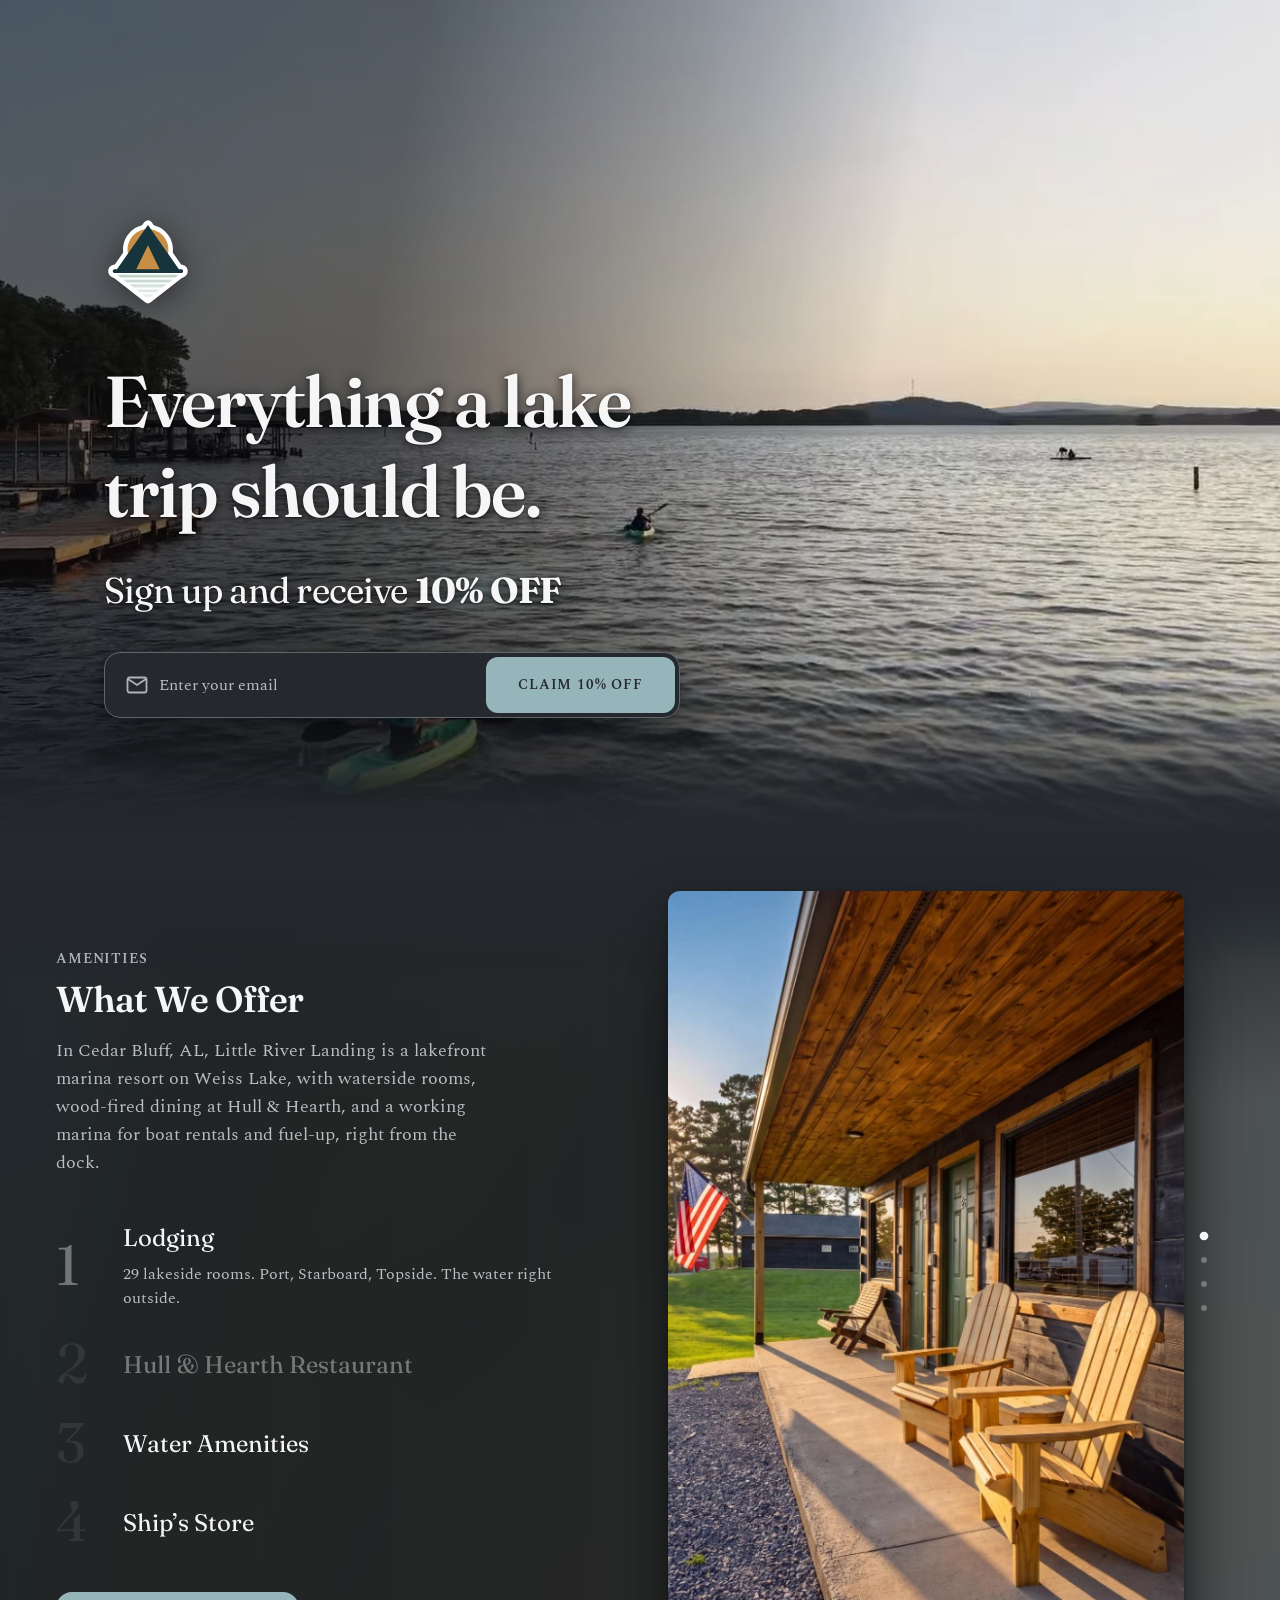
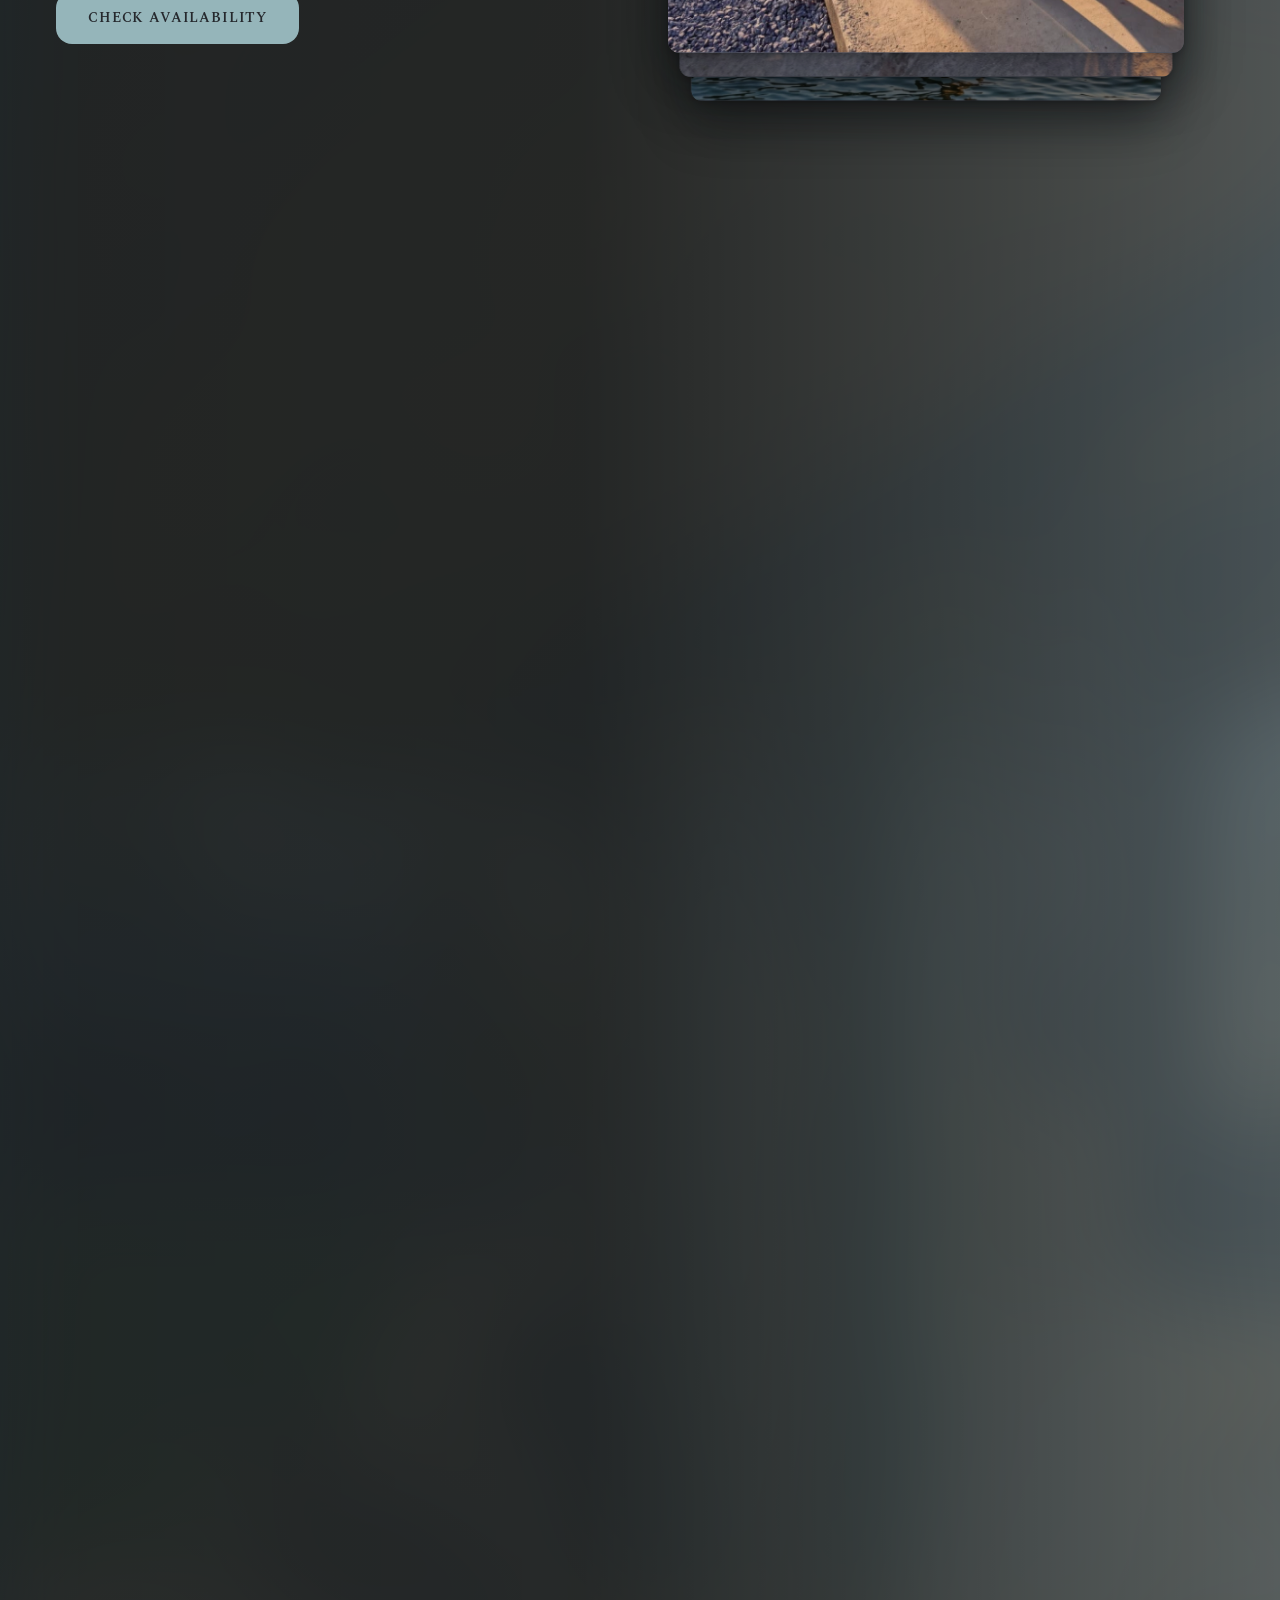
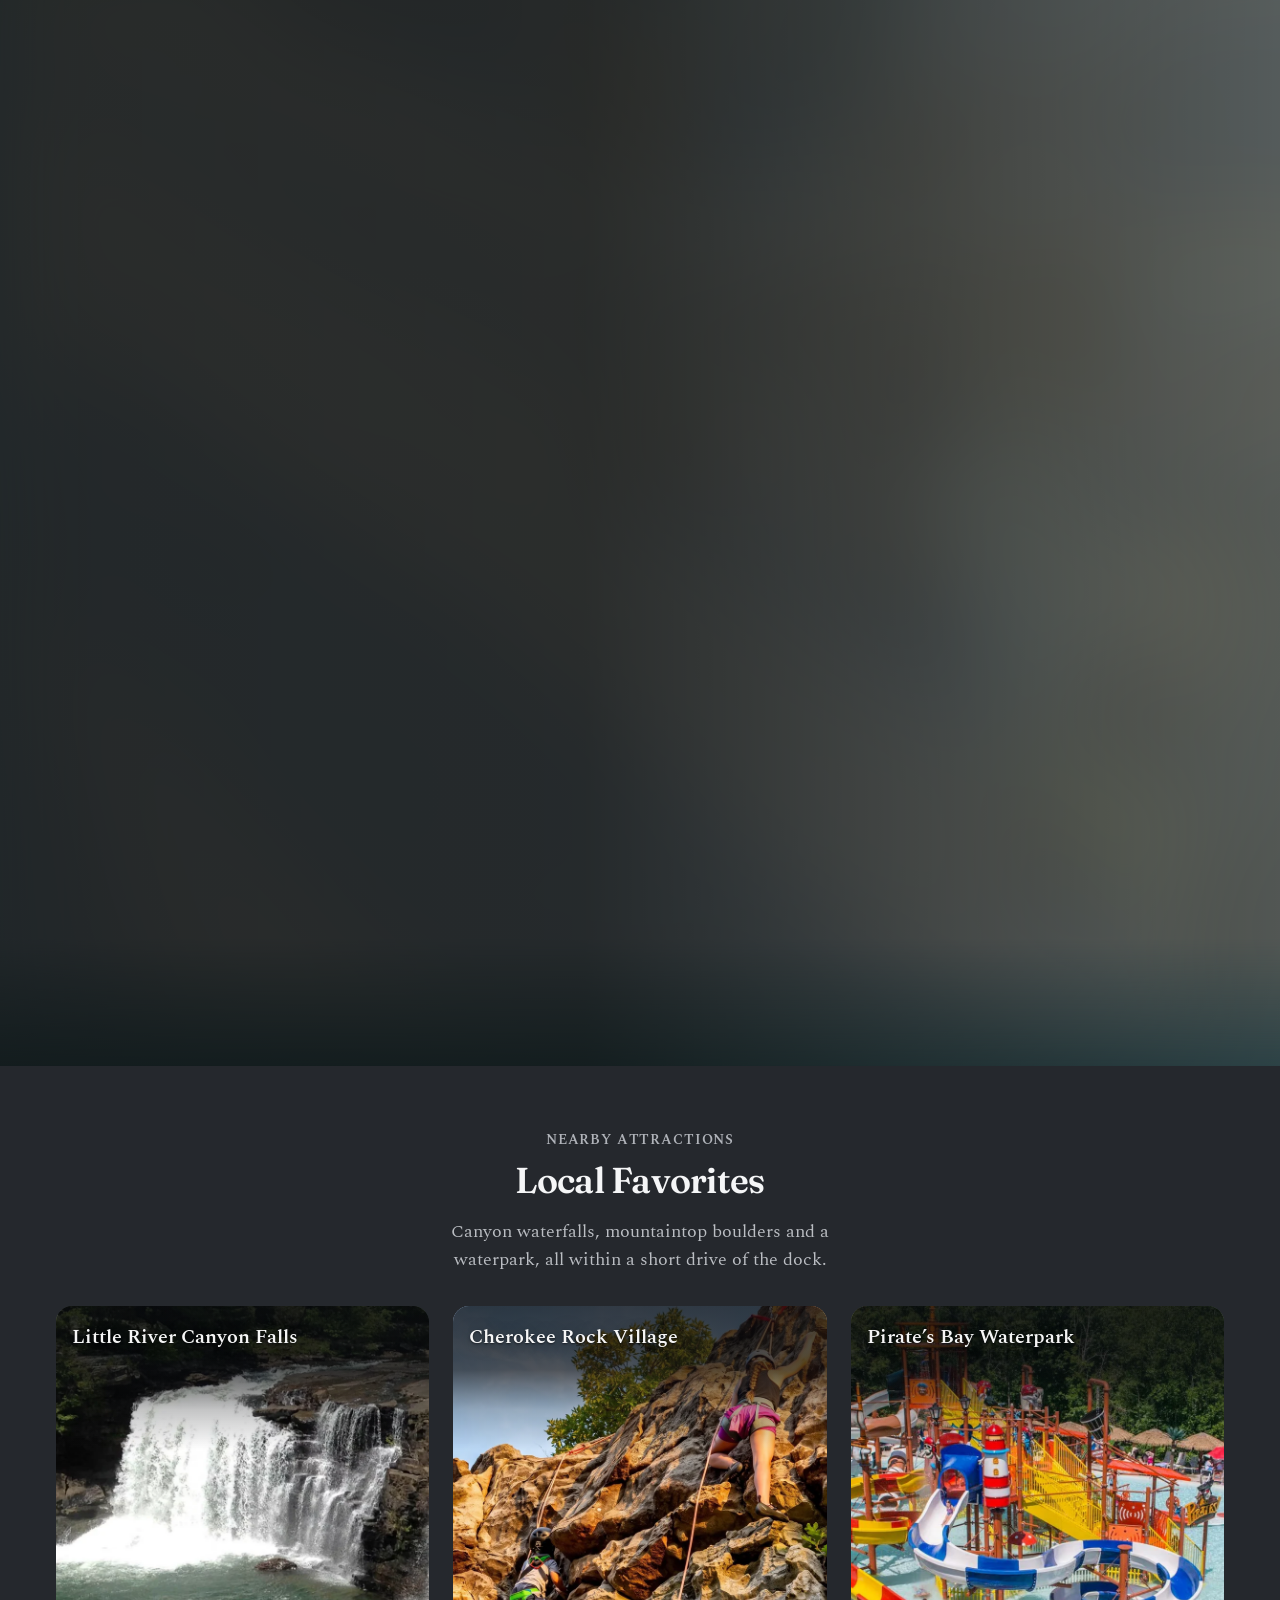
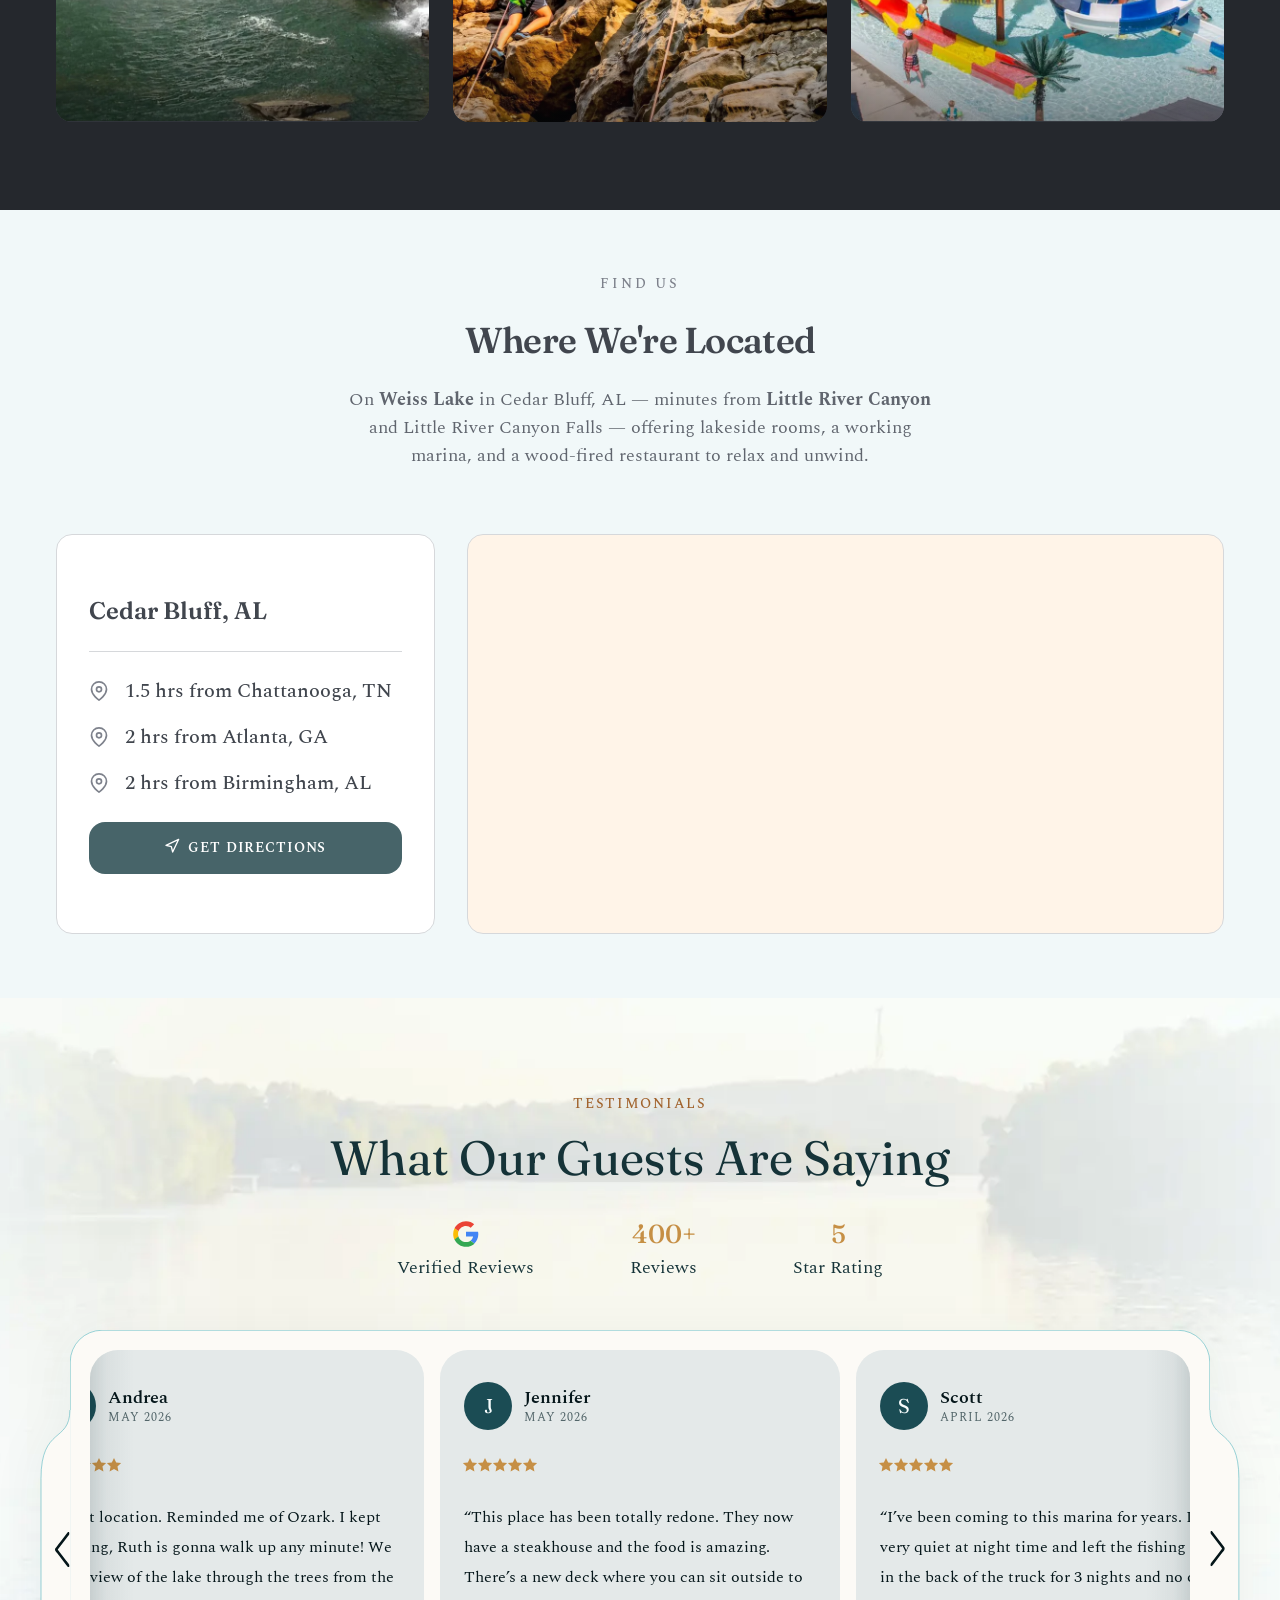
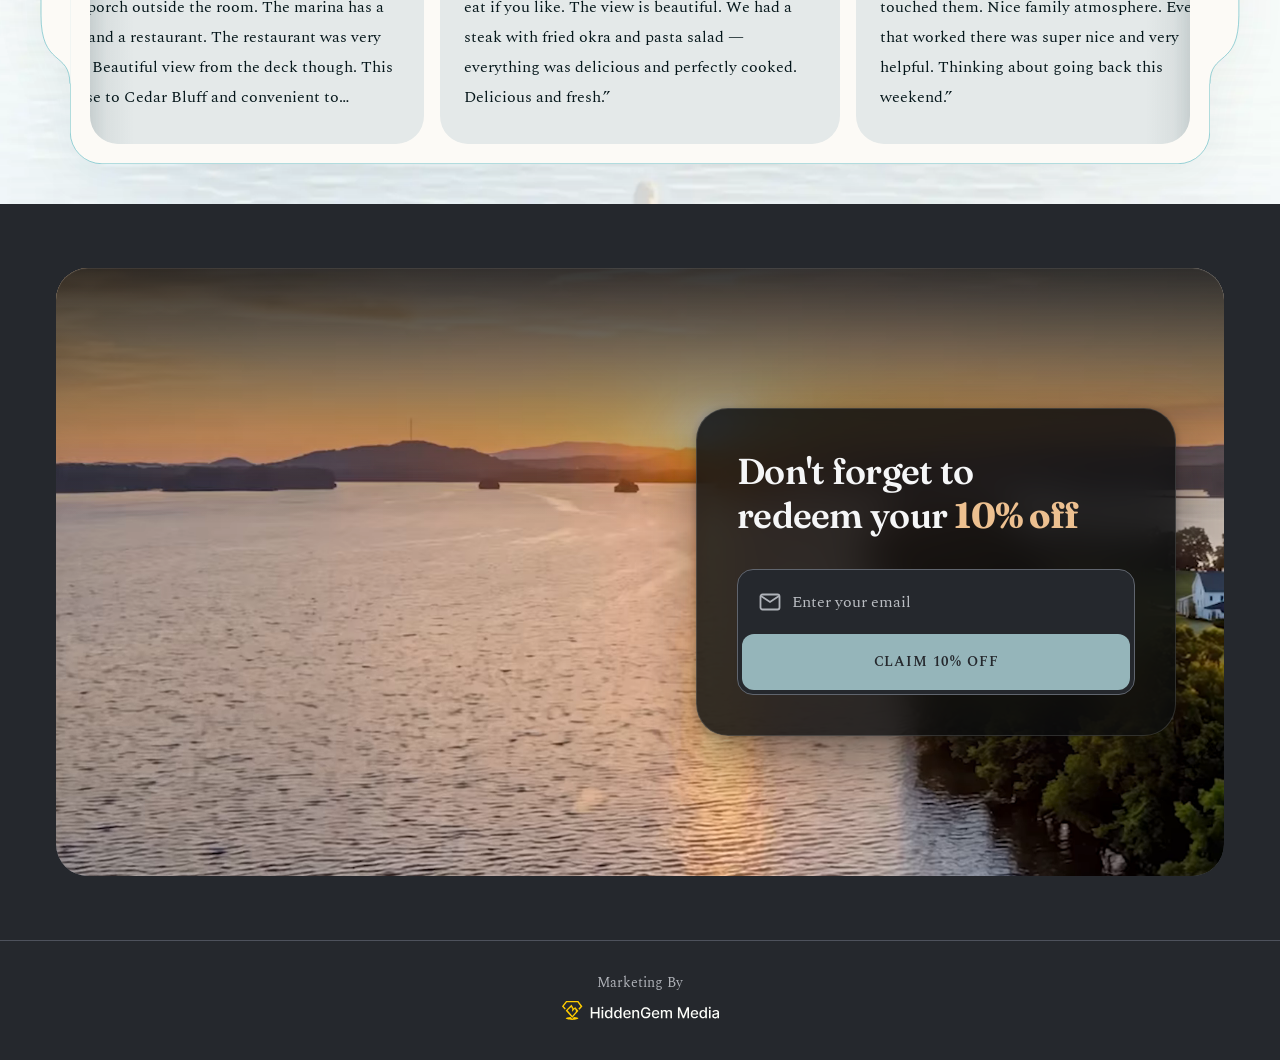
==== commit 95527ee9: "Testimonials: match the reference site's review section Lake photo behind, cream panel with a 0.5px " ====
--- a/index.html
+++ b/index.html
@@ -134,8 +134,11 @@
       Sign up and receive <span class="hero-offer__amount fw-bold">10% OFF</span>
     </p>
 
-    <!-- Point action= at your form handler (GoHighLevel form URL, etc.) -->
-    <form class="offer-form offer-form--hero" action="[FORM ACTION URL]" method="post">
+    <!-- data-subscribe-endpoint picks the GoHighLevel tag: the Netlify
+         Function at that path holds the tag server-side. The campaign
+         copies of this page (signupnow.html, booking.html, promo.html)
+         differ from it ONLY in this attribute, on both forms. -->
+    <form class="offer-form offer-form--hero" data-subscribe-endpoint="/api/subscribe" novalidate>
       <!-- Hidden from view, not from a screen reader. The input needs an
            accessible name and a placeholder is not one — it is a hint, and
            assistive tech is not required to announce it. -->
@@ -150,6 +153,12 @@
         </div>
         <button class="btn btn--primary type-button-caps" type="submit">CLAIM 10% OFF</button>
       </div>
+
+      <!-- Validation message. Empty and [hidden] until script.js has
+           something to say; role="alert" makes it announce itself. The
+           form carries novalidate so the browser's own bubble never
+           competes with this line. -->
+      <p class="offer-form__error type-caption" id="hero-email-error" role="alert" hidden></p>
     </form>
 
   </div>
@@ -275,7 +284,22 @@
              beside it. Same four files, so nothing extra
              downloads, and alt stays empty because the title is
              right under it. -->
-        <img class="process__step-photo" src="assets/img/amenity-2.webp" alt="">
+        <!-- EVERY AMENITY PHOTO IS A LOOPING CLIP, here and in the deck
+             on the right. Same class as the <img> it replaced, so it
+             takes the photo's size, crop and radius; the still it
+             replaced is the poster, so before anything has loaded, or
+             without JavaScript, the section shows exactly what it used
+             to. data-play-in-view hands each one to the same script as
+             the closing offer's video: paused off screen, nudged if
+             autoplay was refused, held on the poster under reduced
+             motion. -->
+        <video class="process__step-photo"
+               poster="assets/img/amenity-2.webp"
+               autoplay muted loop playsinline preload="metadata"
+               aria-hidden="true"
+               data-play-in-view>
+          <source src="assets/video/lodging-1.mp4" type="video/mp4">
+        </video>
 
         <!-- THE TAP TARGET, phone only — the whole photograph, not a
              chevron in a corner of it. It fills the photo's grid
@@ -319,7 +343,13 @@
       </li>
 
       <li class="process__step" data-step="1">
-        <img class="process__step-photo" src="assets/img/amenity-1.webp" alt="">
+        <video class="process__step-photo"
+               poster="assets/img/amenity-1.webp"
+               autoplay muted loop playsinline preload="metadata"
+               aria-hidden="true"
+               data-play-in-view>
+          <source src="assets/video/hull-and-hearth-1.mp4" type="video/mp4">
+        </video>
 
         <button class="process__toggle" type="button"
                 aria-expanded="false"
@@ -335,7 +365,13 @@
       </li>
 
       <li class="process__step" data-step="2">
-        <img class="process__step-photo" src="assets/img/amenity-4.webp" alt="">
+        <video class="process__step-photo"
+               poster="assets/img/amenity-4.webp"
+               autoplay muted loop playsinline preload="metadata"
+               aria-hidden="true"
+               data-play-in-view>
+          <source src="assets/video/water-amenities-1.mp4" type="video/mp4">
+        </video>
 
         <button class="process__toggle" type="button"
                 aria-expanded="false"
@@ -351,7 +387,13 @@
       </li>
 
       <li class="process__step" data-step="3">
-        <img class="process__step-photo" src="assets/img/amenity-3.webp" alt="">
+        <video class="process__step-photo"
+               poster="assets/img/amenity-3.webp"
+               autoplay muted loop playsinline preload="metadata"
+               aria-hidden="true"
+               data-play-in-view>
+          <source src="assets/video/ships-store-1.mp4" type="video/mp4">
+        </video>
 
         <button class="process__toggle" type="button"
                 aria-expanded="false"
@@ -412,16 +454,40 @@
          DOM order is also the stacking order. -->
     <div class="process__media" data-process-media data-reveal="fade">
       <div class="process__card" data-step="0">
-        <img class="process__photo" src="assets/img/amenity-2.webp" alt="">
+        <video class="process__photo"
+               poster="assets/img/amenity-2.webp"
+               autoplay muted loop playsinline preload="metadata"
+               aria-hidden="true"
+               data-play-in-view>
+          <source src="assets/video/lodging-1.mp4" type="video/mp4">
+        </video>
       </div>
       <div class="process__card" data-step="1">
-        <img class="process__photo" src="assets/img/amenity-1.webp" alt="">
+        <video class="process__photo"
+               poster="assets/img/amenity-1.webp"
+               autoplay muted loop playsinline preload="metadata"
+               aria-hidden="true"
+               data-play-in-view>
+          <source src="assets/video/hull-and-hearth-1.mp4" type="video/mp4">
+        </video>
       </div>
       <div class="process__card" data-step="2">
-        <img class="process__photo" src="assets/img/amenity-4.webp" alt="">
+        <video class="process__photo"
+               poster="assets/img/amenity-4.webp"
+               autoplay muted loop playsinline preload="metadata"
+               aria-hidden="true"
+               data-play-in-view>
+          <source src="assets/video/water-amenities-1.mp4" type="video/mp4">
+        </video>
       </div>
       <div class="process__card" data-step="3">
-        <img class="process__photo" src="assets/img/amenity-3.webp" alt="">
+        <video class="process__photo"
+               poster="assets/img/amenity-3.webp"
+               autoplay muted loop playsinline preload="metadata"
+               aria-hidden="true"
+               data-play-in-view>
+          <source src="assets/video/ships-store-1.mp4" type="video/mp4">
+        </video>
       </div>
 
       <!-- THE DOTS. A rail down the right of the deck saying how many
@@ -615,147 +681,154 @@
 </section>
 
 <!-- ============================================================
-     8 · TESTIMONIALS  —  badge + stats + self scrolling review rail
-     To use a review widget (Elfsight, etc.) instead, delete the
-     .review-rail block and paste the widget embed in its place.
-     ============================================================ -->
-<section class="section section--alt" id="reviews">
+     8 · TESTIMONIALS  —  trust row + looping review rail
+     Matches the testimonial block on little-river-landing-website:
+     lake photo behind, cream panel with a 0.5px teal outline, four
+     tinted cards, and a curved tab on each side that steps the rail.
+
+     The section is a light island on the dark page (data-theme="light"),
+     and every colour it uses is declared on .reviews in styles.css so
+     the block matches the reference exactly rather than the page ramp.
+
+     Review count, rating and dates are placeholders to confirm.
+     ============================================================ -->
+<section class="section reviews" id="reviews" data-theme="light" aria-labelledby="reviews-title">
+  <!-- Glyphs used only in this section. Kept here rather than in a
+       page-wide sprite so the block travels whole between pages. -->
+  <svg class="reviews__sprite" width="0" height="0" aria-hidden="true" focusable="false">
+    <symbol id="lrl-star" viewBox="0 0 24 24"><path d="M12 2.5l2.9 6.1 6.6.8-4.9 4.6 1.3 6.6L12 17.3l-5.9 3.3 1.3-6.6L2.5 9.4l6.6-.8L12 2.5z"/></symbol>
+    <symbol id="lrl-chevron-rail" viewBox="7.1665 121.3721 14.5377 35.2539"><path d="M20.8624 121.374C21.6416 121.298 21.8814 123.201 21.4685 123.865C21.2806 124.167 21.0918 124.374 20.8832 124.641L19.6977 126.164L13.4135 134.349L11.0913 137.362C10.8425 137.682 10.5745 137.959 10.3206 138.292C10.0133 138.694 9.89377 138.931 10.2119 139.433C10.4101 139.788 10.7576 140.064 10.968 140.378C11.3213 140.905 11.7349 141.355 12.1016 141.847L17.2487 148.62C17.6274 149.116 18.0441 149.371 18.3448 150.055C18.4018 150.184 18.9969 150.649 19.0838 150.807C19.4011 151.386 19.705 151.784 20.1365 152.204C20.2381 152.303 20.4474 152.674 20.5613 152.82C20.9354 153.299 21.2895 153.806 21.6348 154.32C21.6777 154.988 21.8228 155.391 21.4969 156.017C21.1016 156.777 20.5569 156.77 20.0358 156.303C19.2232 155.476 18.3607 154.23 17.6104 153.261L13.091 147.38L9.45133 142.668C8.832 141.873 8.20003 141.098 7.59763 140.278C7.14633 139.664 6.99508 138.631 7.40862 137.917C7.74838 137.33 8.22658 136.815 8.62677 136.289C10.0774 134.382 11.5758 132.553 13.0388 130.659L17.6056 124.723C18.3484 123.75 19.1192 122.629 19.9199 121.735C20.1142 121.518 20.6036 121.425 20.8624 121.374Z"/></symbol>
+  </svg>
+
+  <!-- The photo is pre-washed to the section colour at its edges,
+       so it sits at full opacity with no scrim over it. -->
+  <div class="reviews__bg" aria-hidden="true">
+    <img class="reviews__bg-img" src="assets/img/testimonials-bg.webp" width="1440" height="736" alt="" loading="lazy" decoding="async">
+  </div>
+
   <div class="container">
-    <div class="panel" data-reveal-group>
+    <div class="reviews__head" data-reveal-group>
       <p class="eyebrow type-eyebrow">TESTIMONIALS</p>
-      <h2 class="heading type-section-title">What Our Guests Are Saying</h2>
-
-      <div class="stats">
-        <div class="stats__badge"><img src="assets/img/super-host-logo-reversed.png" alt="Airbnb Superhost" width="1374" height="712" loading="lazy" decoding="async"></div>
-        <div class="stat">
-          <div class="stat__number type-card-title fw-bold">20,000+</div>
-          <div class="stat__label type-caption">Reviews</div>
-        </div>
-        <div class="stat">
-          <div class="stat__number type-card-title fw-bold">11</div>
-          <div class="stat__label type-caption">Years Hosting</div>
-        </div>
-      </div>
-
-      <!-- A DRIVEN RAIL. It used to scroll itself on a loop, with
-           hovering as the only way to stop it; now it holds still
-           and the arrows below move it a card at a time. Where
-           there is no mouse the arrows are not there and a thumb
-           swipes the row, which is what a phone did before too.
-
-           Add or remove cards freely. The old version cloned the
-           set to close its loop, which meant the count had to be
-           EVEN or the seam did not line up — that constraint is
-           gone with the loop. One card or nine, the arrows work
-           out the distance from the cards themselves, and they
-           hide themselves if everything already fits.
-
-           data-rail-scroller marks the element that actually
-           scrolls and data-rail-items the one whose children are
-           the cards. They are two different elements here — the
-           track is wider than its viewport by design — and the
-           script needs both: the step comes from the cards, the
-           scrolling happens on the viewport. -->
-      <div class="review-rail" data-reveal="fade">
-        <div class="review-rail__viewport" data-rail-scroller>
+      <h2 class="heading" id="reviews-title">What Our Guests Are Saying</h2>
+    </div>
+
+    <!-- Trust row: three value-over-label columns, one row at every width. -->
+    <div class="reviews__summary" data-reveal-group>
+      <div class="review-stat">
+        <span class="review-stat__value review-stat__value--logo">
+          <svg class="review-stat__logo" viewBox="0 0 24 24" aria-hidden="true" focusable="false">
+            <path fill="#EA4335" d="M12 5.04c1.94 0 3.28.84 4.04 1.54l2.95-2.88C17.2 2.02 14.84 1 12 1 7.7 1 3.99 3.47 2.18 7.07l3.38 2.62C6.4 7.17 8.97 5.04 12 5.04Z"/>
+            <path fill="#4285F4" d="M22.56 12.25c0-.9-.08-1.56-.25-2.25H12v4.09h6.06c-.12 1.02-.78 2.55-2.25 3.58l3.29 2.55c1.97-1.82 3.46-4.5 3.46-7.97Z"/>
+            <path fill="#FBBC05" d="M5.56 14.31A6.99 6.99 0 0 1 5.18 12c0-.8.14-1.58.37-2.31L2.17 7.07A11.02 11.02 0 0 0 1 12c0 1.77.42 3.45 1.17 4.93l3.39-2.62Z"/>
+            <path fill="#34A853" d="M12 23c2.97 0 5.46-.98 7.28-2.66l-3.29-2.55c-.9.62-2.08 1.06-3.99 1.06-3.03 0-5.6-2-6.52-4.76l-3.38 2.62C3.91 20.53 7.64 23 12 23Z"/>
+          </svg>
+        </span>
+        <span class="review-stat__label">Verified Reviews</span>
+      </div>
+      <div class="review-stat">
+        <span class="review-stat__value" data-count="400" data-count-suffix="+">400+</span>
+        <span class="review-stat__label">Reviews</span>
+      </div>
+      <div class="review-stat">
+        <span class="review-stat__value">5</span>
+        <span class="review-stat__label">Star Rating</span>
+      </div>
+    </div>
+
+    <!-- THE RAIL. data-rail-loop makes script.js clone the card set
+         either side of itself, so both edges always show a neighbour
+         and Next/Prev never run out. data-rail-persist keeps the tabs
+         on screen even when every card fits.
+
+         Add or remove cards freely — any count works. The centred
+         card is always whole; its neighbours peek equally either
+         side. On phones the tabs are hidden and a thumb swipes. -->
+    <div class="review-rail" data-reveal="fade">
+      <div class="review-rail__panel">
+        <!-- The 0.5px outline is an SVG rect, not a CSS border, so it
+             anti-aliases to the same weight as the tabs' stroke. -->
+        <svg class="review-rail__outline" width="0" height="0" aria-hidden="true" focusable="false"><rect/></svg>
+        <div class="review-rail__viewport" data-rail-scroller data-rail-loop>
           <div class="review-rail__track" data-rail-items>
 
-          <article class="review">
-            <p class="review__rating" role="img" aria-label="Rated 5.0 out of 5">
-              <span class="icon icon--sm icon--star" aria-hidden="true"></span>
-              <span class="icon icon--sm icon--star" aria-hidden="true"></span>
-              <span class="icon icon--sm icon--star" aria-hidden="true"></span>
-              <span class="icon icon--sm icon--star" aria-hidden="true"></span>
-              <span class="icon icon--sm icon--star" aria-hidden="true"></span>
-              <span class="review__score type-caption">5.0</span>
-            </p>
-
-            <p class="review__body type-body">&ldquo;First time here, we sat at a table outside, wonderful. The breeze, view, excellent service, good food, really nice place for an afternoon dinner.&rdquo;</p>
-
-            <footer class="review__guest">
-              <p class="review__name type-body-lg fw-semibold">Jimmy</p>
-            </footer>
-          </article>
-
-          <article class="review">
-            <p class="review__rating" role="img" aria-label="Rated 5.0 out of 5">
-              <span class="icon icon--sm icon--star" aria-hidden="true"></span>
-              <span class="icon icon--sm icon--star" aria-hidden="true"></span>
-              <span class="icon icon--sm icon--star" aria-hidden="true"></span>
-              <span class="icon icon--sm icon--star" aria-hidden="true"></span>
-              <span class="icon icon--sm icon--star" aria-hidden="true"></span>
-              <span class="review__score type-caption">5.0</span>
-            </p>
-
-            <p class="review__body type-body">&ldquo;Great location. Reminded me of Ozark. I kept thinking, Ruth is gonna walk up any minute! We had a view of the lake through the trees from the little porch outside the room. The marina has a store and a restaurant. The restaurant was very good. Beautiful view from the deck though. This is close to Cedar Bluff and convenient to restaurants and stores.&rdquo;</p>
-
-            <footer class="review__guest">
-              <p class="review__name type-body-lg fw-semibold">Andrea</p>
-            </footer>
-          </article>
-
-          <article class="review">
-            <p class="review__rating" role="img" aria-label="Rated 5.0 out of 5">
-              <span class="icon icon--sm icon--star" aria-hidden="true"></span>
-              <span class="icon icon--sm icon--star" aria-hidden="true"></span>
-              <span class="icon icon--sm icon--star" aria-hidden="true"></span>
-              <span class="icon icon--sm icon--star" aria-hidden="true"></span>
-              <span class="icon icon--sm icon--star" aria-hidden="true"></span>
-              <span class="review__score type-caption">5.0</span>
-            </p>
-
-            <p class="review__body type-body">&ldquo;This place has been totally redone. They now have a steakhouse and the food is amazing. There&rsquo;s a new deck where you can sit outside to eat if you like. The view is beautiful. We had a steak with fried okra and pasta salad &mdash; everything was delicious and perfectly cooked. Delicious and fresh.&rdquo;</p>
-
-            <footer class="review__guest">
-              <p class="review__name type-body-lg fw-semibold">Jennifer</p>
-            </footer>
-          </article>
-
-          <article class="review">
-            <p class="review__rating" role="img" aria-label="Rated 5.0 out of 5">
-              <span class="icon icon--sm icon--star" aria-hidden="true"></span>
-              <span class="icon icon--sm icon--star" aria-hidden="true"></span>
-              <span class="icon icon--sm icon--star" aria-hidden="true"></span>
-              <span class="icon icon--sm icon--star" aria-hidden="true"></span>
-              <span class="icon icon--sm icon--star" aria-hidden="true"></span>
-              <span class="review__score type-caption">5.0</span>
-            </p>
-
-            <p class="review__body type-body">&ldquo;I&rsquo;ve been coming to this marina for years. It was very quiet at night time and left the fishing rods in the back of the truck for 3 nights and no one touched them. Nice family atmosphere. Everyone that worked there was super nice and very helpful. Thinking about going back this weekend.&rdquo;</p>
-
-            <footer class="review__guest">
-              <p class="review__name type-body-lg fw-semibold">Scott</p>
-            </footer>
-          </article>
+            <article class="review">
+              <header class="review__head">
+                <span class="review__avatar" aria-hidden="true">J</span>
+                <div>
+                  <p class="review__name">Jimmy</p>
+                  <p class="review__date"><time datetime="2026-06">June 2026</time></p>
+                </div>
+              </header>
+              <span class="review__stars" role="img" aria-label="Rated 5 out of 5">
+                <svg class="review__star" aria-hidden="true"><use href="#lrl-star"/></svg><svg class="review__star" aria-hidden="true"><use href="#lrl-star"/></svg><svg class="review__star" aria-hidden="true"><use href="#lrl-star"/></svg><svg class="review__star" aria-hidden="true"><use href="#lrl-star"/></svg><svg class="review__star" aria-hidden="true"><use href="#lrl-star"/></svg>
+              </span>
+              <p class="review__body">&ldquo;First time here, we sat at a table outside, wonderful. The breeze, view, excellent service, good food, really nice place for an afternoon dinner.&rdquo;</p>
+              <button class="review__more" type="button" data-read-more>Read More</button>
+            </article>
+
+            <article class="review">
+              <header class="review__head">
+                <span class="review__avatar" aria-hidden="true">A</span>
+                <div>
+                  <p class="review__name">Andrea</p>
+                  <p class="review__date"><time datetime="2026-05">May 2026</time></p>
+                </div>
+              </header>
+              <span class="review__stars" role="img" aria-label="Rated 5 out of 5">
+                <svg class="review__star" aria-hidden="true"><use href="#lrl-star"/></svg><svg class="review__star" aria-hidden="true"><use href="#lrl-star"/></svg><svg class="review__star" aria-hidden="true"><use href="#lrl-star"/></svg><svg class="review__star" aria-hidden="true"><use href="#lrl-star"/></svg><svg class="review__star" aria-hidden="true"><use href="#lrl-star"/></svg>
+              </span>
+              <p class="review__body">&ldquo;Great location. Reminded me of Ozark. I kept thinking, Ruth is gonna walk up any minute! We had a view of the lake through the trees from the little porch outside the room. The marina has a store and a restaurant. The restaurant was very good. Beautiful view from the deck though. This is close to Cedar Bluff and convenient to restaurants and stores.&rdquo;</p>
+              <button class="review__more" type="button" data-read-more>Read More</button>
+            </article>
+
+            <article class="review">
+              <header class="review__head">
+                <span class="review__avatar" aria-hidden="true">J</span>
+                <div>
+                  <p class="review__name">Jennifer</p>
+                  <p class="review__date"><time datetime="2026-05">May 2026</time></p>
+                </div>
+              </header>
+              <span class="review__stars" role="img" aria-label="Rated 5 out of 5">
+                <svg class="review__star" aria-hidden="true"><use href="#lrl-star"/></svg><svg class="review__star" aria-hidden="true"><use href="#lrl-star"/></svg><svg class="review__star" aria-hidden="true"><use href="#lrl-star"/></svg><svg class="review__star" aria-hidden="true"><use href="#lrl-star"/></svg><svg class="review__star" aria-hidden="true"><use href="#lrl-star"/></svg>
+              </span>
+              <p class="review__body">&ldquo;This place has been totally redone. They now have a steakhouse and the food is amazing. There&rsquo;s a new deck where you can sit outside to eat if you like. The view is beautiful. We had a steak with fried okra and pasta salad &mdash; everything was delicious and perfectly cooked. Delicious and fresh.&rdquo;</p>
+              <button class="review__more" type="button" data-read-more>Read More</button>
+            </article>
+
+            <article class="review">
+              <header class="review__head">
+                <span class="review__avatar" aria-hidden="true">S</span>
+                <div>
+                  <p class="review__name">Scott</p>
+                  <p class="review__date"><time datetime="2026-04">April 2026</time></p>
+                </div>
+              </header>
+              <span class="review__stars" role="img" aria-label="Rated 5 out of 5">
+                <svg class="review__star" aria-hidden="true"><use href="#lrl-star"/></svg><svg class="review__star" aria-hidden="true"><use href="#lrl-star"/></svg><svg class="review__star" aria-hidden="true"><use href="#lrl-star"/></svg><svg class="review__star" aria-hidden="true"><use href="#lrl-star"/></svg><svg class="review__star" aria-hidden="true"><use href="#lrl-star"/></svg>
+              </span>
+              <p class="review__body">&ldquo;I&rsquo;ve been coming to this marina for years. It was very quiet at night time and left the fishing rods in the back of the truck for 3 nights and no one touched them. Nice family atmosphere. Everyone that worked there was super nice and very helpful. Thinking about going back this weekend.&rdquo;</p>
+              <button class="review__more" type="button" data-read-more>Read More</button>
+            </article>
 
           </div>
         </div>
-
-        <!-- Centred rather than up beside the heading, which is
-             where the other rail on this page put its arrows. This
-             panel's header is centre aligned, so arrows hung to one
-             side of it would be the only off-centre thing in the
-             block. type="button" so they never submit the offer
-             form higher up the page.
-
-             The label says what the control does, not what the
-             glyph is — a screen reader user is told "previous
-             reviews", and the chevron is aria-hidden because it
-             carries no information the label does not. -->
-        <div class="rail-nav rail-nav--center" data-rail-nav>
-          <button class="rail-nav__btn" type="button" data-rail-prev aria-label="Previous reviews">
-            <svg viewBox="0 0 24 24" fill="none" stroke="currentColor" stroke-width="2"
-                 stroke-linecap="round" stroke-linejoin="round" aria-hidden="true" focusable="false">
-              <path d="m15 18-6-6 6-6"/>
-            </svg>
-          </button>
-          <button class="rail-nav__btn" type="button" data-rail-next aria-label="Next reviews">
-            <svg viewBox="0 0 24 24" fill="none" stroke="currentColor" stroke-width="2"
-                 stroke-linecap="round" stroke-linejoin="round" aria-hidden="true" focusable="false">
-              <path d="m9 18 6-6-6-6"/>
-            </svg>
-          </button>
-        </div>
+      </div>
+
+      <!-- The tabs. Each is a transparent hit target that reaches 16px
+           past the tab; the inline SVG draws the cream tab with its
+           S-curve shoulders, overlapping the panel edge by 1px so the
+           outline runs unbroken from panel onto tab. Next is the same
+           asset mirrored. type="button" so they never submit a form. -->
+      <div class="review-rail__nav" data-rail-nav data-rail-persist>
+        <button class="review-rail__btn" type="button" data-rail-prev aria-label="Previous reviews">
+          <svg class="review-rail__tab" viewBox="0 0 29.8711 273.669" width="0" height="0" aria-hidden="true" focusable="false"><path class="review-rail__tab-fill" d="M29.8711 0H28.8711C28.8711 32.9784 0 16.1357 0 68.4219V205.247C0 257.533 28.8711 240.691 28.8711 273.669H29.8711Z"/><path class="review-rail__tab-line" d="M28.8711 0C28.8711 32.9784 0 16.1357 0 68.4219V205.247C0 257.533 28.8711 240.691 28.8711 273.669"/></svg>
+          <svg class="review-rail__glyph" aria-hidden="true" focusable="false"><use href="#lrl-chevron-rail"/></svg>
+        </button>
+        <button class="review-rail__btn" type="button" data-rail-next aria-label="Next reviews">
+          <svg class="review-rail__tab" viewBox="0 0 29.8711 273.669" width="0" height="0" aria-hidden="true" focusable="false"><path class="review-rail__tab-fill" d="M29.8711 0H28.8711C28.8711 32.9784 0 16.1357 0 68.4219V205.247C0 257.533 28.8711 240.691 28.8711 273.669H29.8711Z"/><path class="review-rail__tab-line" d="M28.8711 0C28.8711 32.9784 0 16.1357 0 68.4219V205.247C0 257.533 28.8711 240.691 28.8711 273.669"/></svg>
+          <svg class="review-rail__glyph" aria-hidden="true" focusable="false"><use href="#lrl-chevron-rail"/></svg>
+        </button>
       </div>
     </div>
   </div>
@@ -817,8 +890,8 @@
           Don't forget to redeem your <span class="claim__amount">10% off</span>
         </h2>
 
-        <!-- Point action= at your form handler (GoHighLevel form URL, etc.) -->
-        <form class="offer-form offer-form--claim" action="[FORM ACTION URL]" method="post">
+        <!-- Same endpoint as the hero form — see the note there. -->
+        <form class="offer-form offer-form--claim" data-subscribe-endpoint="/api/subscribe" novalidate>
           <!-- Invisible on screen, not to a screen reader. See the note on
                the hero's copy of this label. -->
           <label class="offer-form__label" for="closing-email">Email address</label>
@@ -832,6 +905,9 @@
             </div>
             <button class="btn btn--primary type-button-caps" type="submit">CLAIM 10% OFF</button>
           </div>
+
+          <!-- Validation message — see the note on the hero's copy. -->
+          <p class="offer-form__error type-caption" id="closing-email-error" role="alert" hidden></p>
         </form>
       </div>
 
--- a/_template.css
+++ b/_template.css
@@ -761,7 +761,7 @@
    set in this layer.
 
    Display family and lining numerals. The Georgia fallback inside
-   --font-display has OLDSTYLE numerals, which would render WELCOM10 with an
+   --font-display has OLDSTYLE numerals, which would render WELCOME10 with an
    x-height 1 and 0 — a code that reads wrong is a code that gets typed wrong,
    so this does not get to depend on the webfont arriving. */
 .type-code {
--- a/styles.css
+++ b/styles.css
@@ -689,6 +689,32 @@
    and fails AA for placeholder text. */
 .offer-form__input::placeholder { color: var(--color-text-secondary); }
 
+/* --- Validation state ---------------------------------------
+   script.js adds .is-invalid to the control and fills the
+   .offer-form__error line when an address is refused. Both use
+   the semantic error tokens, which _template.css already
+   re-points for the dark theme (error-400 on dark, error-700 on
+   light), so the red reads on the hero photo and on the claim
+   card alike. Nothing new is defined here.
+
+   The ring on :focus-within goes red too — otherwise the field
+   shows a red edge with a brand-coloured halo around it, which
+   reads as two different messages at once. */
+.offer-form__control.is-invalid { border-color: var(--color-border-error); }
+.offer-form__control.is-invalid:focus-within { outline-color: var(--color-border-error); }
+
+.offer-form__error {
+  margin-top: var(--space-2);                /* 8px — one grid step */
+  color: var(--color-text-error);
+}
+
+/* While the server is checking the address. Same muted look the
+   rail arrows use when they cannot go any further. */
+.offer-form__control .btn[aria-busy="true"] {
+  cursor: progress;
+  opacity: 0.7;
+}
+
 .offer-form__control .btn {
   display: flex;
   align-items: center;
@@ -947,31 +973,6 @@
    breakpoint shows arrows". Add a two-class selector that turns a
    nav on and you break that. */
 .rail-nav[hidden] { display: none; }
-
-/* The reviews' variant: centred under its rail rather than hung
-   beside a heading, because that panel's header is centre
-   aligned and arrows off to one side would be the only thing in
-   the block that is not.
-
-   GATED ON A POINTER, NOT ON A WIDTH, which is the one thing that
-   differs from the nav in the section header. That one is a
-   desktop-layout decision — it appears when the header goes
-   two-column at 1024px. This one replaces the self-scrolling
-   animation that used to run, and that animation ran wherever
-   there was a mouse, including in a 900px-wide window. Gating on
-   width instead would leave a narrow desktop window with neither
-   the animation it used to have nor the arrows that replaced it.
-   A touchscreen gets no arrows and swipes the row, as before. */
-.rail-nav--center { display: none; }
-
-@media (hover: hover) and (pointer: fine) {
-  .rail-nav--center {
-    display: flex;
-    justify-content: center;
-    gap: var(--space-3);
-    margin-top: var(--space-5);
-  }
-}
 
 .rail-nav__btn {
   display: grid;
@@ -1628,10 +1629,26 @@
   grid-row: 2;
   grid-column: 1;
   width: 100%;
-  aspect-ratio: 4 / 3;
+  aspect-ratio: 1 / 1;                    /* square: as tall as it is wide */
   object-fit: cover;
   border-radius: var(--radius-md);
   background: var(--color-bg-tertiary);   /* holds the shape while it loads */
+}
+
+/* The clips are tall portrait and this frame is square, so cover keeps
+   only a middle band of each one. Hull & Hearth is an aerial with the
+   restaurant low in the frame and sky above it; centred, the band is
+   mostly lake and the building is cut at the roofline. Sitting the
+   frame lower keeps the restaurant and its deck and loses sky instead.
+
+   70%, not 100%. Anchored to the very bottom the band is half gravel
+   lot and the roof is clipped at the top edge; at 70% the whole
+   building is in, with a strip of lake above it and the lot below,
+   and it sits just clear of the caption band that covers the foot of
+   the frame. Per amenity rather than for all four, because the others
+   have their subject where the centre already lands. */
+.process__step[data-step="1"] .process__step-photo {
+  object-position: 50% 70%;
 }
 
 .process__steps {
@@ -2509,163 +2526,6 @@
   .tall-card:hover .tall-card__img  { transform: scale(1.04); }
 }
 
-/* 8 · Review card
-   ------------------------------------------------------------
-   The card sits inside .panel, which carries data-theme="light",
-   so every token below resolves against the white panel rather
-   than the dark page. That is what lets one rule set describe a
-   raised surface without naming a single colour: secondary to
-   tertiary is a half step up from the panel's primary, and the
-   hairline does the rest.
-
-   Rating on top, quote in the middle, guest at the foot. The
-   order is deliberate — the score is the thing a skimmer reads,
-   the name is the thing that makes the quote credible, and the
-   quote only earns its length once both are established. */
-.review {
-  display: flex;
-  flex-direction: column;
-  /* 320px on a phone. Wide enough for four or five words a line,
-     which is where a quote stops reading like a caption, and
-     narrow enough to leave the next card's edge showing. */
-  width: min(20rem, calc(100vw - var(--space-9)));
-  /* Recessed rather than raised: the panel is brand-800, and a card
-     one step LIGHTER (brand-700) drops the quote's secondary text to
-     3.3:1. Two steps down the same ramp holds 8.2:1 at the dark end
-     and 5.3:1 at the light one, and the card still reads as its own
-     surface — a 1.9:1 luminance step off the panel. */
-  background: linear-gradient(
-    150deg,
-    var(--brand-950) 0%,
-    var(--brand-900) 100%
-  );
-  border: 1px solid var(--brand-700);
-  /* The card is darker than the panel, so the ramp's own text values
-     apply again here rather than the panel's lightened ones. */
-  --color-text-secondary: var(--gray-300);
-  --color-text-tertiary:  var(--gray-400);
-  border-radius: var(--radius-lg);
-  color: var(--color-text-primary);
-  padding: var(--space-4);
-  text-align: left;
-}
-
-/* --space-1 is the icon gap the scale exists for. The score is
-   pushed off the last star by a full step so it reads as a
-   separate fact and not a sixth glyph. */
-.review__rating {
-  display: flex;
-  align-items: center;
-  gap: var(--space-1);
-  color: var(--color-fg-rating);
-  margin-bottom: var(--space-3);
-}
-/* Secondary, not tertiary. The reference builds its three tier
-   hierarchy purely out of lightness, which works on its dark card
-   and does not survive the trip to a light one: gray-600 at 14px
-   lands on 3.2:1 against the foot of the card's gradient, short
-   of the 4.5:1 that small text owes. Every 14px line here is
-   secondary, and the hierarchy comes from position and weight
-   instead — which is the more durable way to build one anyway. */
-.review__score {
-  margin-left: var(--space-2);
-  color: var(--color-text-secondary);
-  font-variant-numeric: tabular-nums;
-}
-
-/* margin-top: auto pins the guest to the bottom edge, so a short
-   quote and a long one still line their names up across the
-   rail. Without it a two line review floats its name halfway up
-   the card and the row looks broken. */
-.review__body  { color: var(--color-text-secondary); margin-bottom: var(--space-4); }
-.review__guest { margin-top: auto; }
-.review__when { color: var(--color-text-secondary); }
-.review__unit { color: var(--color-text-secondary); }
-
-/* 8 · Review rail
-   ------------------------------------------------------------
-   A scroll track that nothing moves on its own. A thumb swipes
-   it; where there is a mouse, the arrows under it step it a card
-   at a time.
-
-   IT USED TO SCROLL ITSELF, on a 60s loop built from two cloned
-   copies of the cards translated -50%, with hover as the only
-   stop control. That is gone, and what went with it is worth
-   knowing because it removed three separate constraints:
-
-     · The clone. The card count had to be EVEN or the loop's
-       seam did not line up. Any count works now.
-     · The LEFT edge fade. On a snapped track the first card rests
-       flush against the panel's inner edge, so a fade there sits
-       on top of it and washes out the start of every line the
-       reader is actually trying to read. The right one is kept
-       below — see the note on it.
-     · The hover-and-focus-within pause, which was there because
-       motion a reader cannot stop fails WCAG 2.2.2. Nothing moves
-       unless the reader moves it, so the requirement no longer
-       applies rather than being satisfied by a workaround. */
-.review-rail { position: relative; margin-top: var(--space-5); }
-
-.review-rail__viewport {
-  overflow-x: auto;
-  scroll-snap-type: x mandatory;
-  scroll-padding-left: var(--container-x);
-  scrollbar-width: none;
-  -ms-overflow-style: none;
-}
-.review-rail__viewport::-webkit-scrollbar { display: none; }
-
-.review-rail__track {
-  display: flex;
-  align-items: stretch;
-  width: max-content;
-  padding-inline: var(--container-x);
-}
-
-/* The gap is a margin on each card rather than a flex gap on the
-   track, and that is load bearing for the loop further down: a
-   flex gap sits BETWEEN items, so ten cards carry nine gaps, and
-   half of nine is not a whole number. Ten margins split evenly.
-   Do not swap it back to gap.
-
-   "none start" for the same reason the other rails use it — the
-   one word shorthand would set the block axis too and turn every
-   card into a vertical snap point. */
-.review-rail__track > * {
-  margin-right: var(--space-3);
-  scroll-snap-align: none start;
-}
-
-/* THE RIGHT EDGE ONLY. The card at the right of the rail is being
-   cut off mid-sentence — that is what says "there is more" — but
-   cut with a hard vertical line it reads as a rendering fault
-   rather than as content continuing, and the arrows underneath
-   are not enough on their own to explain it.
-
-   Left is deliberately bare. The first card snaps flush to the
-   panel's inner edge, so a fade on that side would lie over the
-   opening words of every review. This asymmetry is the point: the
-   two edges are not doing the same job.
-
-   --brand-800 is the panel's own ground, and a gradient has to
-   start at the exact colour behind it or it reads as a band
-   rather than a fade. Not --color-bg-primary, which resolves to
-   the panel's white here because .panel carries data-theme.
-
-   z-index over the cards but pointer-events off, so it never
-   swallows a click on the review underneath or blocks a swipe. */
-.review-rail::after {
-  content: "";
-  position: absolute;
-  inset-block: 0;
-  right: 0;
-  width: var(--space-5);                  /* 32px — 64px at desktop */
-  z-index: 1;
-  pointer-events: none;
-  background: linear-gradient(to left, var(--brand-800) 0%, transparent 100%);
-}
-
-
 /* ============================================================
    6 · LOCAL FAVOURITES
    No rules of its own — the section reuses .slider--even and
@@ -2827,52 +2687,6 @@
   .location-map:hover > img,
   .location-map:hover > iframe { filter: none; }
 }
-
-/* ============================================================
-   8 · TESTIMONIAL PANEL — brand-800 on the section's brand-900
-   ============================================================ */
-/* brand-800 on the section's brand-900, with a brand-700 hairline —
-   one ramp, three steps. 0.5px so the edge stays a hairline on a
-   retina screen instead of reading as a drawn frame. */
-.panel {
-  background: var(--brand-800);
-  color: var(--color-text-primary);
-  border: 0.5px solid var(--brand-700);
-  border-radius: var(--radius-lg);
-  /* brand-800 is a mid dark ground: the dark theme's gray-300 lands
-     at 4.28:1 on it and gray-400 at 3.80:1, both short of AA for the
-     eyebrow and the stat labels. Two steps lighter clears it — 6.75:1
-     and 5.92:1 — and keeps the step below text-primary visible. */
-  --color-text-secondary: var(--gray-100);
-  --color-text-tertiary:  var(--gray-200);
-  padding-block: var(--space-5);
-  text-align: center;
-}
-.panel > .eyebrow,
-.panel > .heading { padding-inline: var(--space-4); }
-
-.stats {
-  display: grid;
-  grid-template-columns: repeat(3, 1fr);
-  align-items: center;
-  gap: var(--space-3);
-  padding: var(--space-3) var(--space-4) var(--space-0);
-}
-/* No chip behind the mark — it sits straight on the panel. That is
-   only legible because the file it points at is the REVERSED cut of
-   the artwork: the supplied PNG carries a near black (#3A3A3C)
-   wordmark, which lands at about 1.4:1 on brand-800 and disappears.
-   super-host-logo-reversed.png is that same file with the neutral
-   wordmark taken to white and the coral and gold left untouched.
-   The original is kept alongside it for a light ground. Swap the src
-   back if this section ever moves onto a light surface. */
-.stats__badge {
-  justify-self: center;
-  width: fit-content;
-}
-.stats__badge img { display: block; max-width: 7rem; height: auto; margin-inline: auto; }
-.stat__number { margin-bottom: var(--space-2); font-variant-numeric: tabular-nums; }
-.stat__label  { color: var(--color-text-secondary); }
 
 /* ============================================================
    10 · FOOTER
@@ -3081,7 +2895,7 @@
    where the plate gets its authority: measured, the code lands at
    16.4:1. The tracking is the coupon tell — a redemption code is
    read one character at a time, not as a word, and 0.08em is what
-   stops WELCOM10 reading as a misspelling.
+   stops WELCOME10 reading as a misspelling.
 
    min-height is bumped a step over --field-h. The plate is the
    payload of the page and a field-height box makes it look like
@@ -3476,18 +3290,6 @@
      size instead of dividing a row. */
   .slider--even .slider__track > * { flex: 1 1 0; min-width: 0; }
 
-  /* 384px, and the reason the rail needs five cards rather than
-     three: five at this width overrun the 1200px panel, so the
-     seam between the two halves of the loop is always off screen.
-     Three would leave a hole in it on a wide monitor. */
-  .review { width: 24rem; padding: var(--space-5); }
-
-  .review-rail { margin-top: var(--space-6); }
-
-  /* Twice as wide once the rail is 1104px instead of 343px — the
-     same proportion of it, not a bigger fade. */
-  .review-rail::after { width: var(--space-9); }   /* 64px */
-
   /* Two up becomes four — flex: 1 1 0 above already did that by
      dropping the 50% basis — and the ratio gives way to a fixed
      height, because the accordion further down changes a card's
@@ -3542,9 +3344,6 @@
   }
 
 
-  .panel { padding: var(--space-6) var(--space-5); }
-  .stats { max-width: 45rem; margin-inline: auto; gap: var(--space-6); }
-  .stats__badge img { max-width: 8.5rem; }
 
 }
 
@@ -4451,3 +4250,425 @@
                                                transform var(--dur-reveal) var(--ease-out); }
   .slider--even .tall-card:hover { flex-grow: 2.6; }
 }
+
+
+/* ============================================================
+   8 · TESTIMONIALS — lake photo, cream panel, looping review rail
+   ------------------------------------------------------------
+   A copy of the testimonial block on little-river-landing-website,
+   so the block matches that page to the pixel rather than the page
+   ramp. That is why it carries its own colours: the reference is
+   built on named hexes, and the oklch ramps in _template.css do
+   not land on them. The section is a light island (data-theme=
+   "light" in the markup) on the dark page.
+
+   Reference frame (1440): eyebrow · h2 48/56 · trust row · panel
+   1140 wide, 20px pad, r32 · cards 400 wide, r28 · a 28.87×273.67
+   tab on each side of the panel with a chevron in it.
+   ============================================================ */
+.reviews {
+  /* colours — the reference's own tokens */
+  --rv-ground:      #F8FDFD;   /* cream-50: the section, and what the photo is washed to */
+  --rv-panel:       #FCFAF6;   /* cream-75: the panel and the tabs */
+  --rv-card:        #E4E9E9;   /* teal-50: the cards */
+  --rv-outline:     #35A9B5;   /* teal-300: the 0.5px line round panel + tabs */
+  --rv-avatar:      #1B4C54;   /* teal-600: avatar disc, and the arrow on hover */
+  --rv-heading:     #153338;   /* teal-800: h2, stat labels */
+  --rv-ink:         #05161A;   /* ink-900: card text, arrow at rest */
+  --rv-muted:       #53666A;   /* the date line */
+  --rv-gold:        #C68F45;   /* stat values, stars, focus ring */
+  --rv-eyebrow:     #A1632D;   /* bronze-600 */
+  --rv-arrow-off:   #D6D6D6;   /* a blocked arrow */
+  --rv-card-edge:   rgba(9, 36, 42, 0.10);
+  --rv-shade:       rgba(9, 36, 42, 0.13);
+  --rv-shade-mid:   rgba(9, 36, 42, 0.045);
+
+  /* geometry */
+  --rail-pad: 20px;             /* panel padding = viewport inset */
+  --rail-pr: 32px;              /* panel radius (CSS + outline rect) */
+  --rail-vr: 28px;              /* viewport clip radius */
+  --rail-tab-w: 28.8711px;
+  --rail-tab-h: 273.669px;
+  --rail-tab-reach: 16px;       /* extra hit area past the tab's flat edge */
+  --rail-glyph-w: 14.5377px;
+  --rail-glyph-from-outer: 14px;
+  --review-w: 400px;            /* card width; the track's centring pads read it too */
+
+  position: relative;
+  isolation: isolate;
+  overflow: hidden;
+  background: var(--rv-ground);
+  padding-block: var(--space-12) var(--space-6);
+}
+.reviews > .container {
+  position: relative;
+  z-index: 1;
+  /* gutters outside the 1200px measure, as on the reference, so the
+     1140px rail fits whole at 1440 instead of being squeezed to 1104 */
+  max-width: calc(var(--container-max) + 2 * var(--space-7));
+  padding-inline: var(--space-7);
+}
+.reviews__sprite { position: absolute; }
+
+/* the photo behind everything, at full opacity — its own edges are
+   already washed to --rv-ground, so it needs no scrim */
+.reviews__bg { position: absolute; inset: 0; overflow: hidden; z-index: 0; }
+.reviews__bg-img { width: 100%; height: 100%; object-fit: cover; object-position: center top; }
+
+/* head */
+.reviews__head { text-align: center; }
+.reviews__head .eyebrow {
+  margin-bottom: var(--space-3);
+  font-weight: var(--fw-medium);
+  letter-spacing: 0.12em;
+  color: var(--rv-eyebrow);
+}
+.reviews__head .heading {
+  margin-bottom: 0;
+  font-family: var(--font-display);
+  font-size: 48px;
+  line-height: 56px;
+  font-weight: 400;
+  font-optical-sizing: auto;
+  letter-spacing: normal;
+  text-wrap: balance;
+  color: var(--rv-heading);
+}
+
+/* trust row: three value-over-label columns, one row at every width.
+   The Google mark, 400+ and 5 share the gold Fraunces "value" slot. */
+.reviews__summary {
+  display: flex;
+  flex-wrap: nowrap;
+  justify-content: center;
+  align-items: flex-start;
+  gap: var(--space-12);
+  margin-top: var(--space-5);
+}
+.review-stat {
+  display: flex;
+  flex-direction: column;
+  align-items: center;
+  gap: var(--space-1);
+  text-align: center;
+}
+.review-stat__value {
+  display: flex;
+  align-items: center;
+  justify-content: center;
+  min-height: 32px;
+  font-family: var(--font-display);
+  font-size: 26px;
+  line-height: 32px;
+  font-weight: 500;
+  font-variant-numeric: lining-nums;
+  color: var(--rv-gold);
+}
+.review-stat__logo { width: 28px; height: 28px; }
+.review-stat__label {
+  font-family: var(--font-body);
+  font-size: 18px;
+  line-height: 28px;
+  color: var(--rv-heading);
+}
+
+/* panel + rail */
+.review-rail {
+  position: relative;
+  width: 1140px;
+  max-width: 100%;
+  margin: var(--space-7) auto 0;
+  /* drop-shadow, not box-shadow: it traces panel + tabs as one
+     silhouette, so no seam falls between them */
+  filter: drop-shadow(0 6px 24px rgba(9, 36, 42, 0.05));
+}
+.review-rail__panel {
+  position: relative;
+  padding: var(--rail-pad);
+  background: var(--rv-panel);
+  border-radius: var(--rail-pr);
+}
+/* The 0.5px outline is an SVG rect rather than a CSS border: browsers
+   snap sub-pixel borders to whole device pixels while SVG anti-aliases,
+   so a CSS border read heavier than the tabs' stroke where they met. */
+.review-rail__outline {
+  position: absolute;
+  inset: 0;
+  width: 100%;
+  height: 100%;
+  overflow: visible;
+  pointer-events: none;
+}
+.review-rail__outline rect {
+  x: 0.25px;
+  y: 0.25px;
+  width: calc(100% - 0.5px);
+  height: calc(100% - 0.5px);
+  rx: calc(var(--rail-pr) - 0.25px);
+  fill: none;
+  stroke: var(--rv-outline);
+  stroke-width: 0.5;
+}
+.review-rail__viewport {
+  position: relative;
+  overflow-x: auto;
+  scroll-snap-type: x mandatory;
+  scrollbar-width: none;
+  -ms-overflow-style: none;
+  border-radius: var(--rail-vr);
+}
+.review-rail__viewport::-webkit-scrollbar { display: none; }
+
+/* Scroll-edge shade over the viewport's open sides, so a part-shown
+   card reads as tucked under the frame rather than sliced. Keyed off
+   the arrows' disabled state, which script.js already keeps. */
+.review-rail__panel::before,
+.review-rail__panel::after {
+  content: "";
+  position: absolute;
+  top: var(--rail-pad);
+  bottom: var(--rail-pad);
+  width: 44px;
+  z-index: 1;
+  pointer-events: none;
+  opacity: 0;
+  transition: opacity var(--dur-ui) ease;
+}
+.review-rail__panel::before {
+  left: var(--rail-pad);
+  border-radius: var(--rail-vr) 0 0 var(--rail-vr);
+  background: linear-gradient(to right, var(--rv-shade), var(--rv-shade-mid) 38%, rgba(9, 36, 42, 0));
+}
+.review-rail__panel::after {
+  right: var(--rail-pad);
+  border-radius: 0 var(--rail-vr) var(--rail-vr) 0;
+  background: linear-gradient(to left, var(--rv-shade), var(--rv-shade-mid) 38%, rgba(9, 36, 42, 0));
+}
+.review-rail:has([data-rail-prev]:not(:disabled)) .review-rail__panel::before { opacity: 1; }
+.review-rail:has([data-rail-next]:not(:disabled)) .review-rail__panel::after  { opacity: 1; }
+
+.review-rail__track {
+  display: flex;
+  gap: var(--space-3);
+  width: max-content;
+}
+
+/* the card */
+.review {
+  display: flex;
+  flex-direction: column;
+  width: var(--review-w);
+  min-height: 392px;
+  padding: 32px 24px;
+  background: var(--rv-card);
+  border-radius: 28px;
+  scroll-snap-align: start;
+  color: var(--rv-ink);
+  text-align: left;
+}
+/* Tablet up: the focus card is always whole and centred, neighbours
+   peek equally either side, and Next/Prev swap the next card into the
+   centre. Half-viewport-minus-half-card padding lets the first and
+   last cards reach the centre too. Phones keep start-snap + peek. */
+@media (min-width: 768px) {
+  .review-rail__track { padding-inline: calc(50% - var(--review-w) / 2); }
+  .review { scroll-snap-align: center; }
+}
+/* Looping (script.js clones the set either side): the clones fill the
+   ends, so the centring pads go — they would only ever be blank track. */
+.review-rail__viewport.is-looping .review-rail__track { padding-inline: 0; }
+
+.review__head { display: flex; align-items: center; gap: 12px; }
+.review__avatar {
+  display: inline-flex;
+  align-items: center;
+  justify-content: center;
+  flex: 0 0 auto;
+  width: 48px;
+  height: 48px;
+  border-radius: 50%;
+  background: var(--rv-avatar);
+  color: var(--rv-ground);
+  font-family: var(--font-display);
+  font-size: 20px;
+  line-height: 1;
+}
+.review__name {
+  margin: 0;
+  font-family: var(--font-body);
+  font-weight: 600;
+  font-size: 18px;
+  line-height: 24px;
+  color: var(--rv-ink);
+}
+.review__date {
+  margin: 0;
+  font-family: var(--font-body);
+  font-size: 12px;
+  line-height: 16px;
+  letter-spacing: 0.08em;
+  text-transform: uppercase;
+  color: var(--rv-muted);
+}
+/* Star glyph fills 79% of its viewBox: 18px icons at -3px gap = 14px
+   stars on a 15px pitch. */
+.review__stars {
+  display: inline-flex;
+  align-self: flex-start;
+  gap: 0;
+  margin-top: 26px;
+  margin-left: -1.5px;
+  color: var(--rv-gold);
+}
+.review__star { width: 18px; height: 18px; margin-inline: -1.5px; fill: currentColor; }
+.review__body {
+  margin: 28px 0 0;
+  font-family: var(--font-body);
+  font-size: 16px;
+  line-height: 30px;
+  color: var(--rv-ink);
+  display: -webkit-box;
+  -webkit-box-orient: vertical;
+  -webkit-line-clamp: 7;
+  overflow: hidden;
+}
+.review.is-expanded .review__body { display: block; -webkit-line-clamp: unset; overflow: visible; }
+.review__more { display: none; }   /* phones only — see the mobile block */
+
+/* The tabs (tablet + desktop). A 28.87×273.67 cream tab grows out of
+   the panel's side: flat outer edge, S-curve shoulders easing into the
+   panel, chevron inside it. The button is a transparent hit target that
+   also reaches 16px past the tab; the inline SVG draws the tab, over-
+   lapping the panel edge by 1px so it covers the panel outline there
+   and the line runs unbroken from panel onto tab.
+
+   No z-index on panel or nav: they stack by DOM order (nav after panel)
+   so the tabs paint over the panel edge. A positive z-index here made
+   WebKit skip painting the nav — its layer overflows the filtered box. */
+.review-rail__nav {
+  position: absolute;
+  inset: 0;
+  display: flex;
+  align-items: center;
+  justify-content: space-between;
+  gap: 0;
+  margin: 0;
+  pointer-events: none;
+}
+.review-rail__nav[hidden] { display: none; }
+.review-rail__btn {
+  pointer-events: auto;
+  position: relative;
+  width: calc(var(--rail-tab-w) + var(--rail-tab-reach));
+  height: var(--rail-tab-h);
+  padding: 0;
+  border: 0;
+  border-radius: 0;
+  background: transparent;
+  color: var(--rv-ink);
+  cursor: pointer;
+  touch-action: manipulation;
+  transition: color var(--dur-press) ease;
+}
+.review-rail__btn[data-rail-prev] { margin-left: calc(-1 * (var(--rail-tab-w) + var(--rail-tab-reach))); }
+.review-rail__btn[data-rail-next] {
+  margin-right: calc(-1 * (var(--rail-tab-w) + var(--rail-tab-reach)));
+  transform: scaleX(-1);   /* one asset, mirrored — shoulders and chevron alike */
+}
+.review-rail__tab {
+  position: absolute;
+  top: 0;
+  right: -1px;             /* the 1px extension in the path covers the panel outline */
+  width: calc(var(--rail-tab-w) + 1px);
+  height: 100%;
+  max-width: none;
+  overflow: visible;       /* let the 0.5px stroke breathe past the box */
+  pointer-events: none;
+}
+.review-rail__tab-fill { fill: var(--rv-panel); }
+.review-rail__tab-line { fill: none; stroke: var(--rv-outline); stroke-width: 0.5; }
+.review-rail__glyph {
+  position: absolute;
+  top: 121.372px;          /* export offset inside the tab */
+  right: calc(var(--rail-tab-w) - var(--rail-glyph-from-outer) - var(--rail-glyph-w));
+  width: var(--rail-glyph-w);
+  height: 35.2539px;
+  fill: currentColor;
+}
+.review-rail__btn:focus-visible { outline: none; }
+.review-rail__btn:focus-visible .review-rail__glyph {
+  outline: 2px solid var(--rv-gold);
+  outline-offset: 3px;
+  border-radius: 3px;
+}
+.review-rail__btn:hover:not(:disabled) { background: transparent; color: var(--rv-avatar); }
+/* A blocked arrow fades the glyph only — the tab must stay opaque or
+   the lake photo shows through it. */
+.review-rail__btn:disabled { cursor: default; opacity: 1; color: var(--rv-arrow-off); }
+
+@media (max-width: 1279px) {
+  .reviews > .container { max-width: calc(var(--container-max) + 2 * var(--space-6)); padding-inline: var(--space-6); }
+  .reviews__head .heading { font-size: 44px; line-height: 52px; }
+  .review-rail { width: auto; margin-inline: var(--space-4); }
+}
+@media (max-width: 1023px) {
+  /* Tablet keeps the tabs; only the panel chrome tightens. */
+  .reviews__head .heading { font-size: 40px; line-height: 48px; }
+  .reviews__summary { gap: var(--space-7); }
+  .review-rail { margin-inline: 0; --rail-pad: 12px; --rail-pr: 24px; }
+  .review { border-radius: 20px; }
+}
+@media (max-width: 767px) {
+  /* Phones: the whole block becomes one cream card filling a viewport,
+     no tabs — the rail is swiped and the peeking next card is the cue.
+     Bodies clamp to five lines behind Read More. */
+  .reviews {
+    display: flex;
+    flex-direction: column;
+    justify-content: center;
+    min-height: 100svh;
+    padding-block: var(--space-7) var(--space-9);
+    --review-w: 272px;
+  }
+  .reviews > .container {
+    width: auto;
+    margin-inline: var(--space-3);
+    padding: 32px 17px 24px;
+    background: var(--rv-panel);
+    border: 1px solid var(--rv-card-edge);
+    border-radius: 24px;
+    box-shadow: 0 8px 16px rgba(9, 36, 42, 0.08), 0 0 2px rgba(9, 36, 42, 0.08);
+  }
+  .reviews__head .heading { font-size: 32px; line-height: 40px; }
+  .reviews__summary { margin-top: var(--space-3); padding-block: var(--space-2); gap: var(--space-3); }
+  .review-stat__value { font-size: 22px; line-height: 28px; }
+  .review-stat__logo { width: 24px; height: 24px; }
+  .review-stat__label { font-size: 14px; line-height: 20px; }
+  .review-rail { margin-top: 0; filter: none; }
+  .review-rail__panel { padding: 0; background: transparent; border: 0; border-radius: 0; }
+  .review-rail__panel::before, .review-rail__panel::after { display: none; }
+  .review-rail__outline { display: none; }
+  .review-rail__viewport { container-type: inline-size; border-radius: 16px; }
+  .review-rail__track { gap: var(--space-3); }
+  .review { width: calc(100cqw - 48px); min-height: 0; padding: 24px 20px; border-radius: 16px; }   /* next card peeks 32px */
+  .review__stars { margin-top: 14px; }
+  .review__body { margin-top: 14px; line-height: 28px; -webkit-line-clamp: 5; }
+  .review__more {
+    display: inline-flex;
+    align-self: flex-start;
+    margin-top: 12px;
+    padding: 0;
+    border: 0;
+    background: none;
+    color: var(--rv-avatar);
+    font-family: var(--font-body);
+    font-size: 16px;
+    line-height: 24px;
+    font-weight: 600;
+    text-decoration: underline;
+    text-underline-offset: 3px;
+    cursor: pointer;
+  }
+  .review__more[hidden] { display: none; }
+  .review-rail__nav { display: none; }
+}
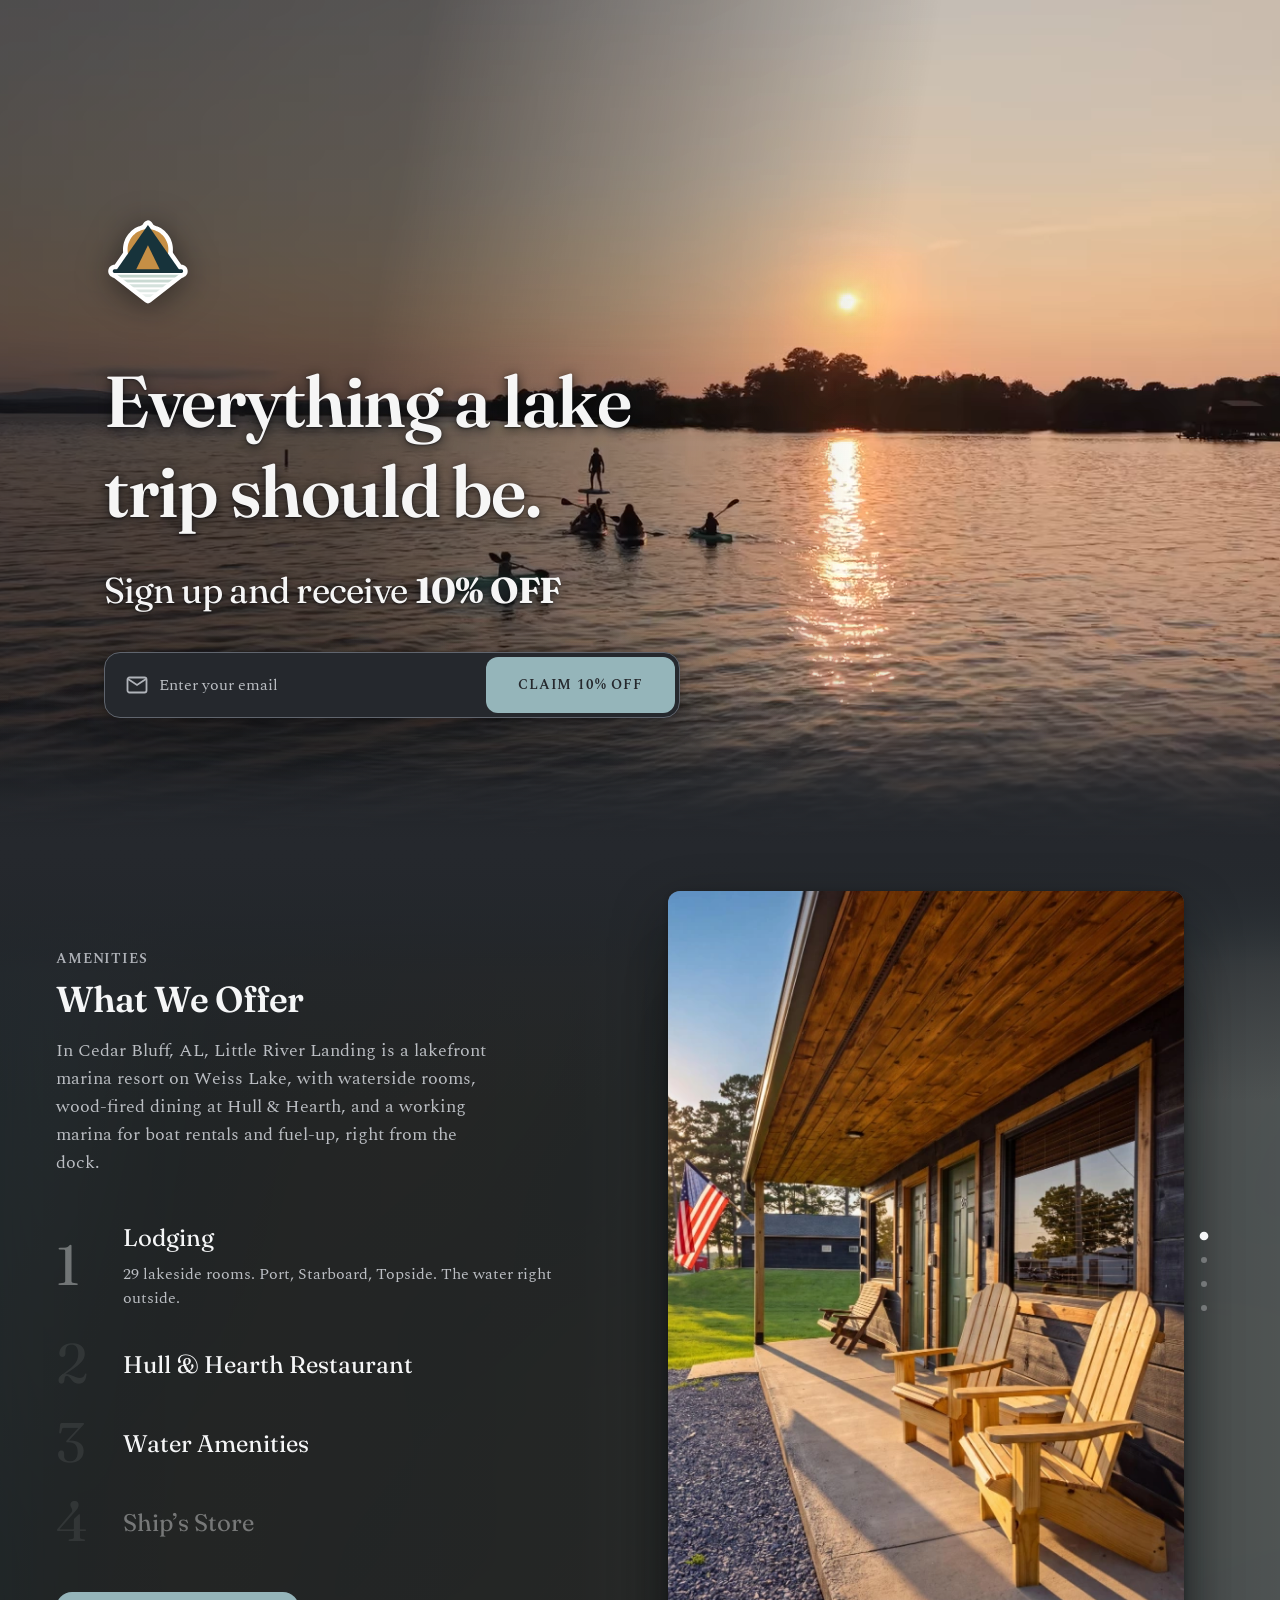
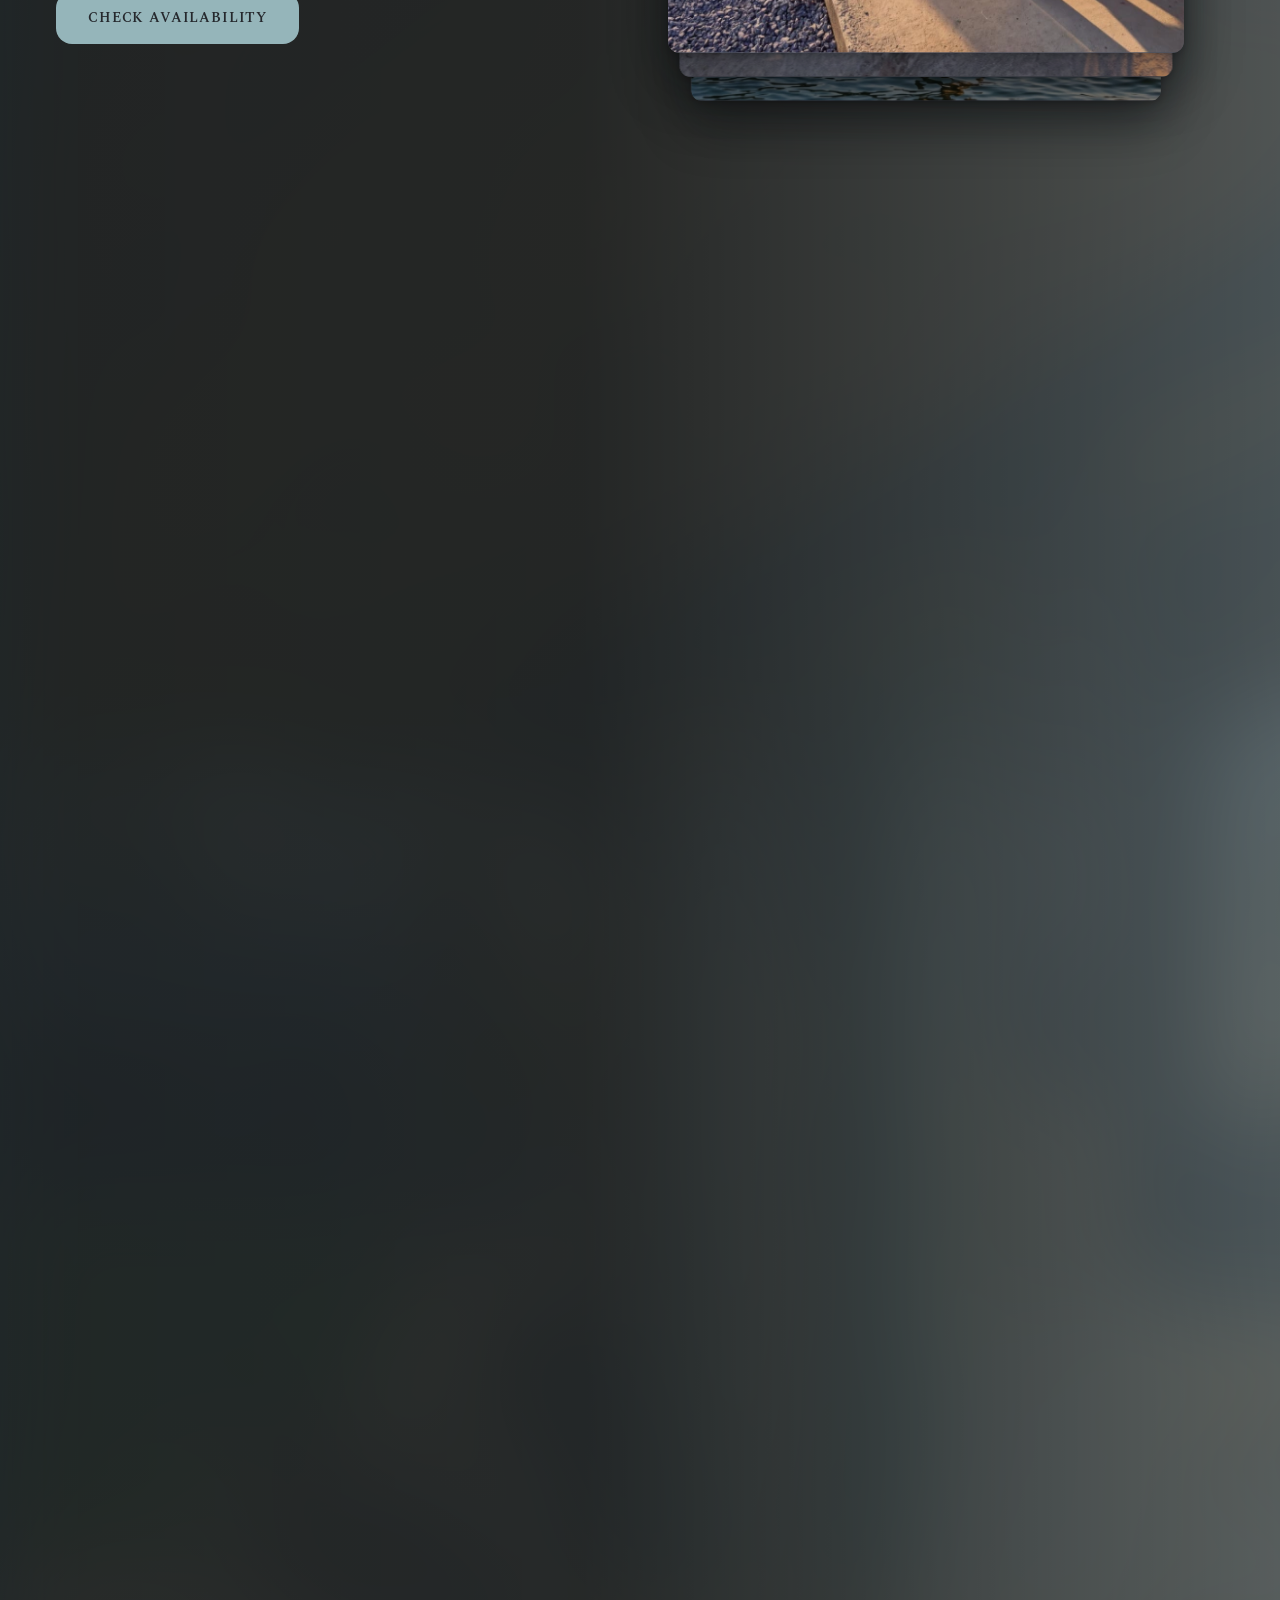
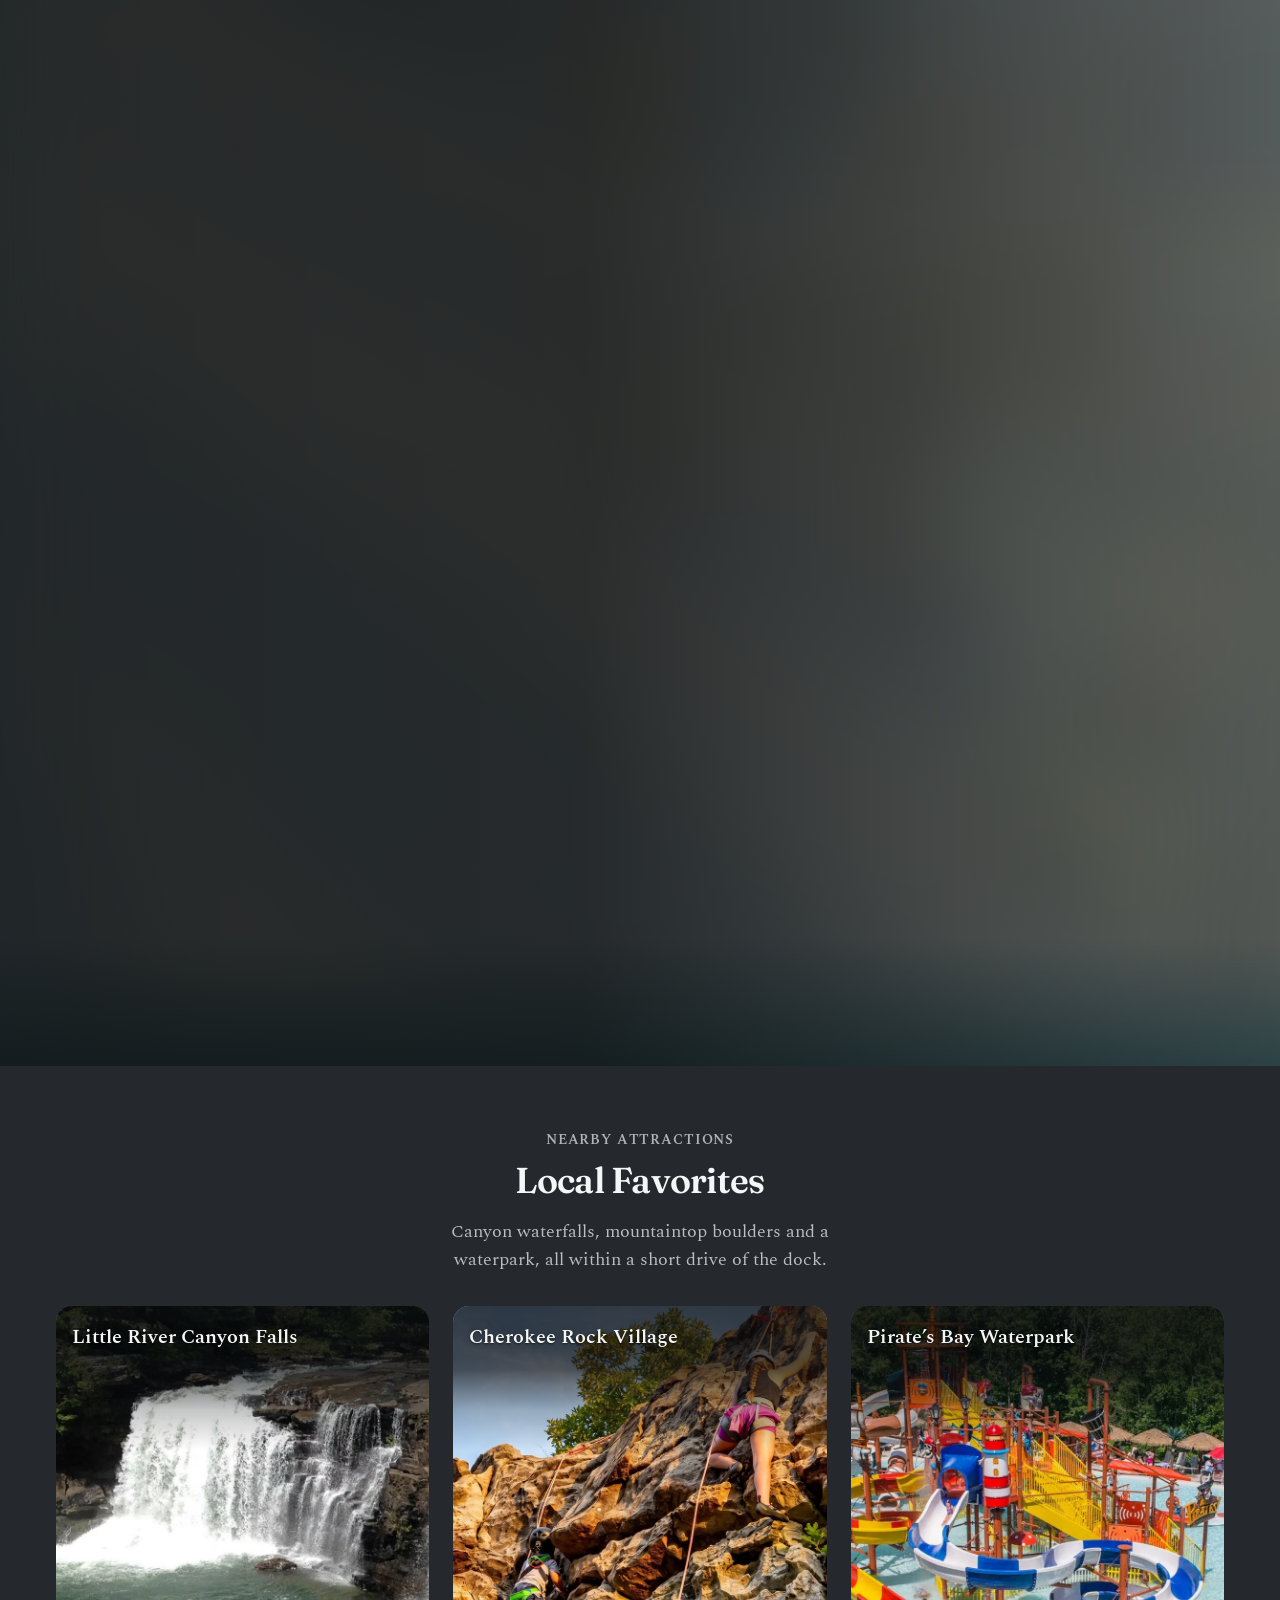
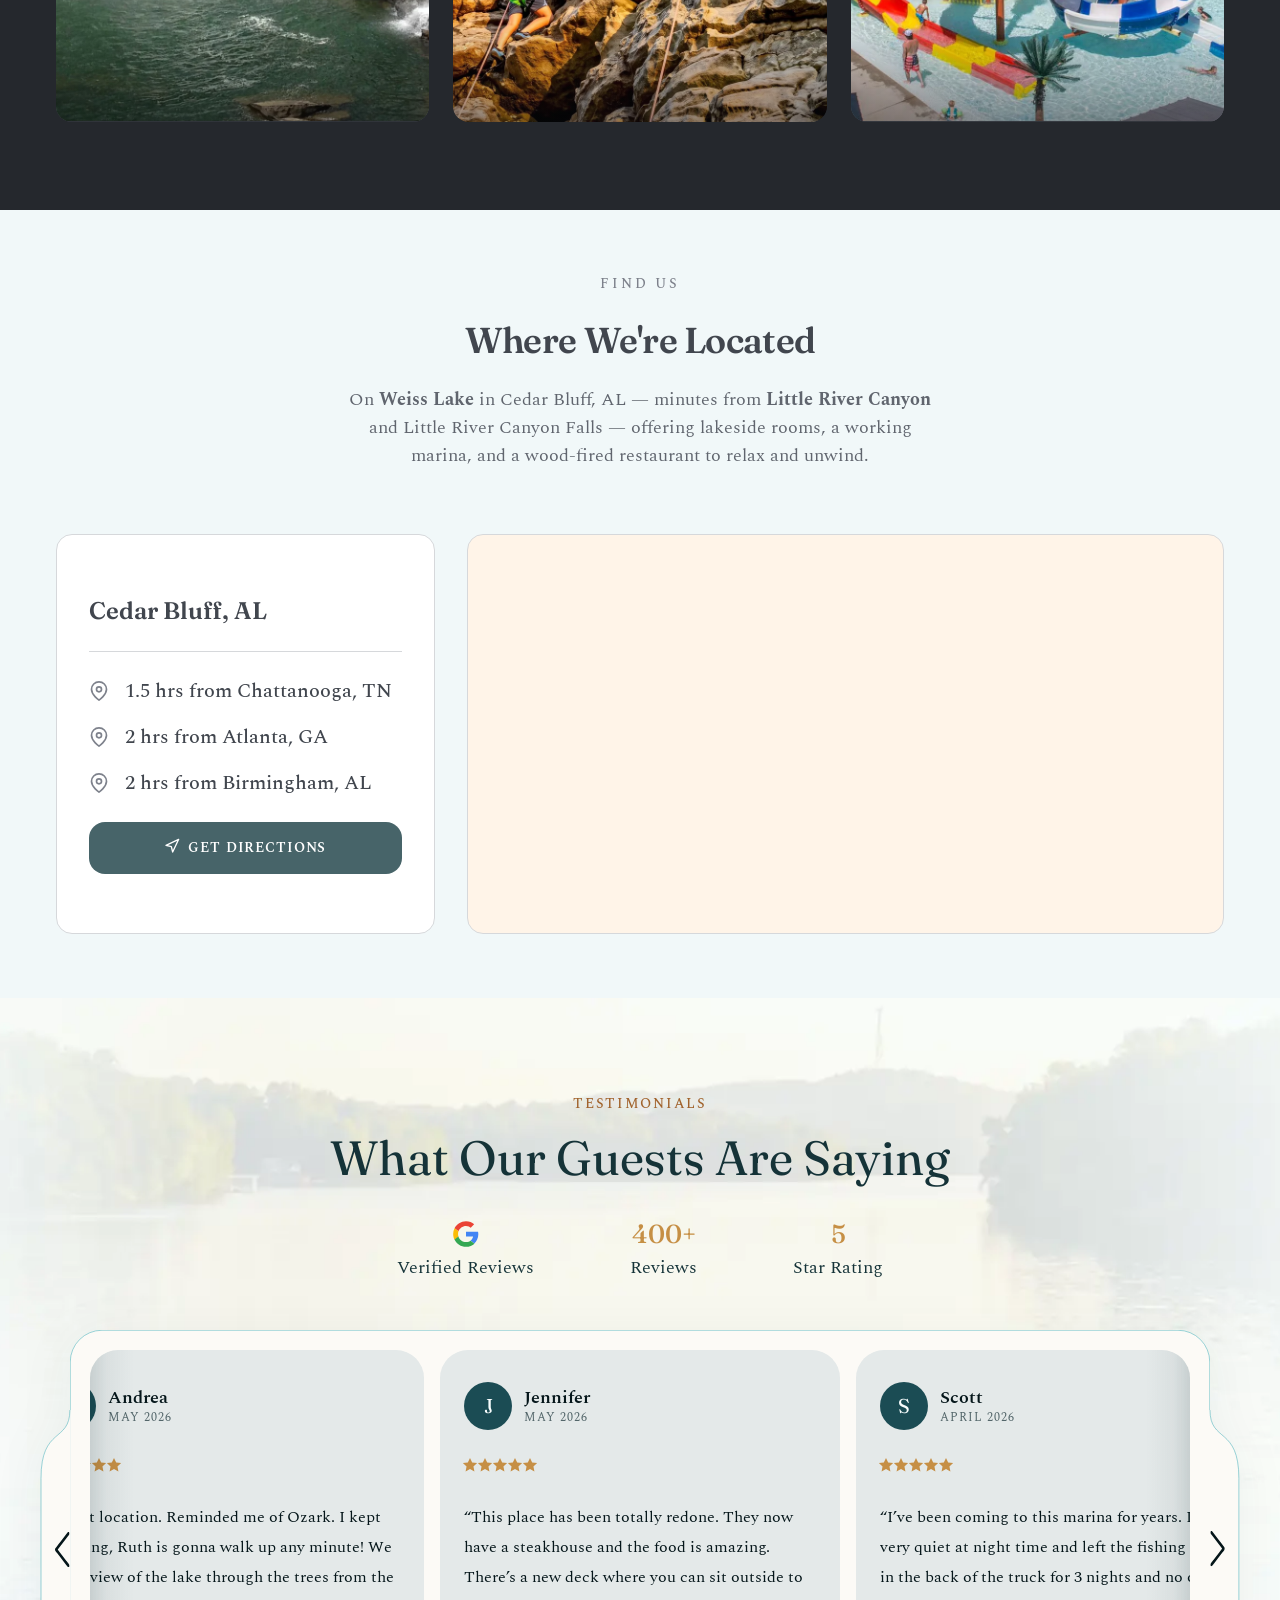
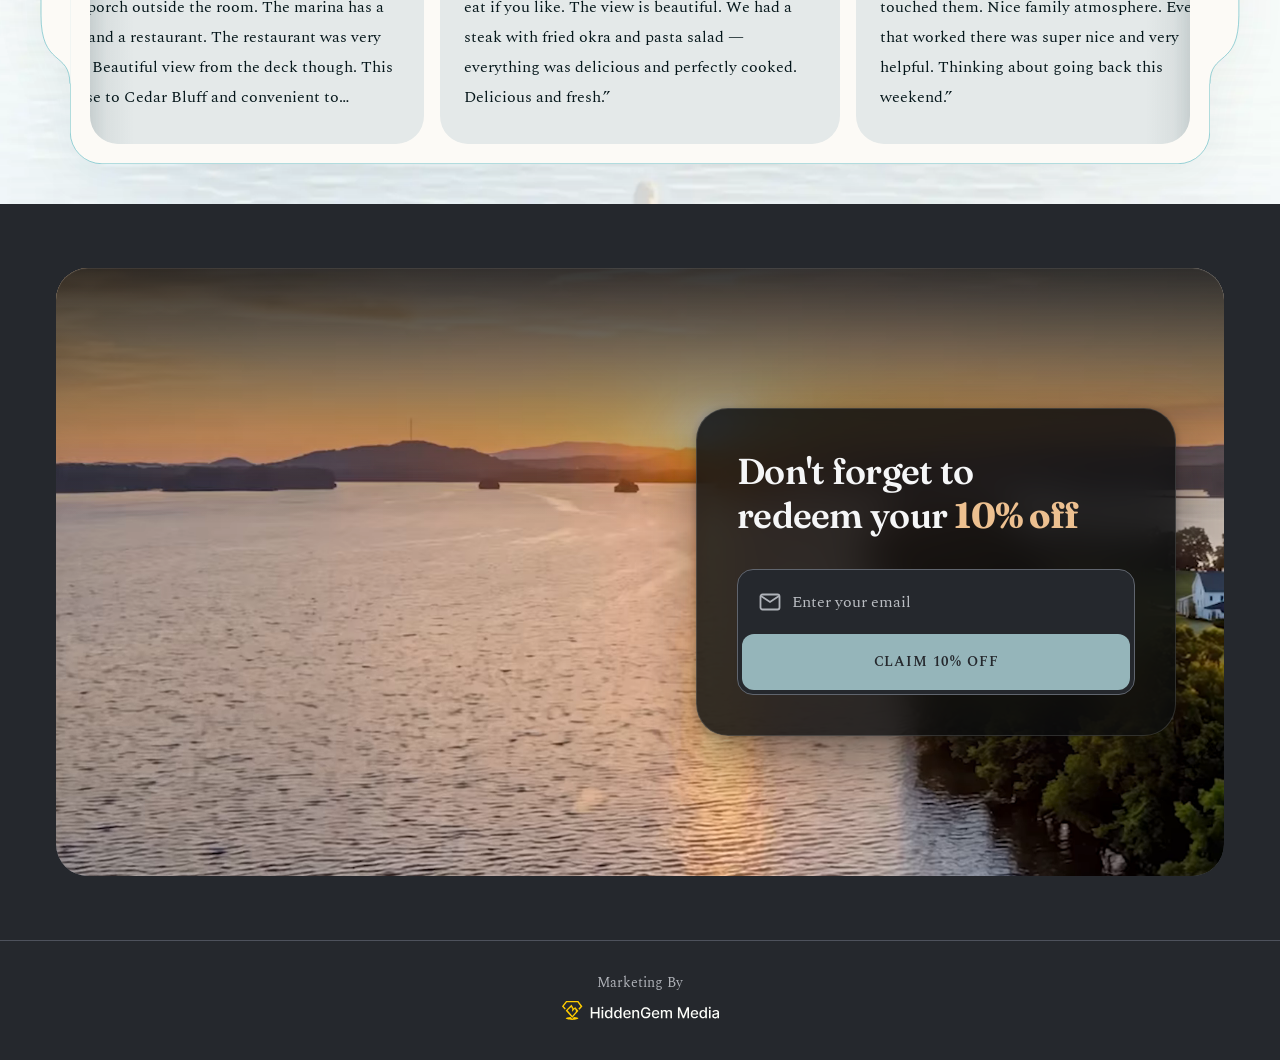
==== commit 2d6ad3aa: "Meta pixels on every funnel page; Lead on opt-in to the client pixel Both the client pixel (18167096" ====
--- a/index.html
+++ b/index.html
@@ -7,6 +7,47 @@
 <head>
 <meta charset="utf-8">
 <meta name="viewport" content="width=device-width, initial-scale=1">
+
+<!-- ============================================================
+     META PIXELS  ·  both fire PageView on every funnel page.
+     The Lead event on opt-in goes to the CLIENT pixel only —
+     see the signup handler in script.js.
+     ============================================================ -->
+<!-- Client Pixel: Little River Landing - Meta Pixel Code -->
+<script>
+!function(f,b,e,v,n,t,s)
+{if(f.fbq)return;n=f.fbq=function(){n.callMethod?
+n.callMethod.apply(n,arguments):n.queue.push(arguments)};
+if(!f._fbq)f._fbq=n;n.push=n;n.loaded=!0;n.version='2.0';
+n.queue=[];t=b.createElement(e);t.async=!0;
+t.src=v;s=b.getElementsByTagName(e)[0];
+s.parentNode.insertBefore(t,s)}(window, document,'script',
+'https://connect.facebook.net/en_US/fbevents.js');
+fbq('init', '1816709606431185');
+fbq('track', 'PageView');
+</script>
+<noscript><img height="1" width="1" style="display:none"
+src="https://www.facebook.com/tr?id=1816709606431185&ev=PageView&noscript=1"
+/></noscript>
+<!-- End Meta Pixel Code -->
+
+<!-- HG - Meta Pixel Code -->
+<script>
+!function(f,b,e,v,n,t,s)
+{if(f.fbq)return;n=f.fbq=function(){n.callMethod?
+n.callMethod.apply(n,arguments):n.queue.push(arguments)};
+if(!f._fbq)f._fbq=n;n.push=n;n.loaded=!0;n.version='2.0';
+n.queue=[];t=b.createElement(e);t.async=!0;
+t.src=v;s=b.getElementsByTagName(e)[0];
+s.parentNode.insertBefore(t,s)}(window, document,'script',
+'https://connect.facebook.net/en_US/fbevents.js');
+fbq('init', '1332707158028995');
+fbq('track', 'PageView');
+</script>
+<noscript><img height="1" width="1" style="display:none"
+src="https://www.facebook.com/tr?id=1332707158028995&ev=PageView&noscript=1"
+/></noscript>
+<!-- End Meta Pixel Code -->
 
 <!-- ============================================================
      EDIT ME  ·  PAGE TITLE + SOCIAL SHARE
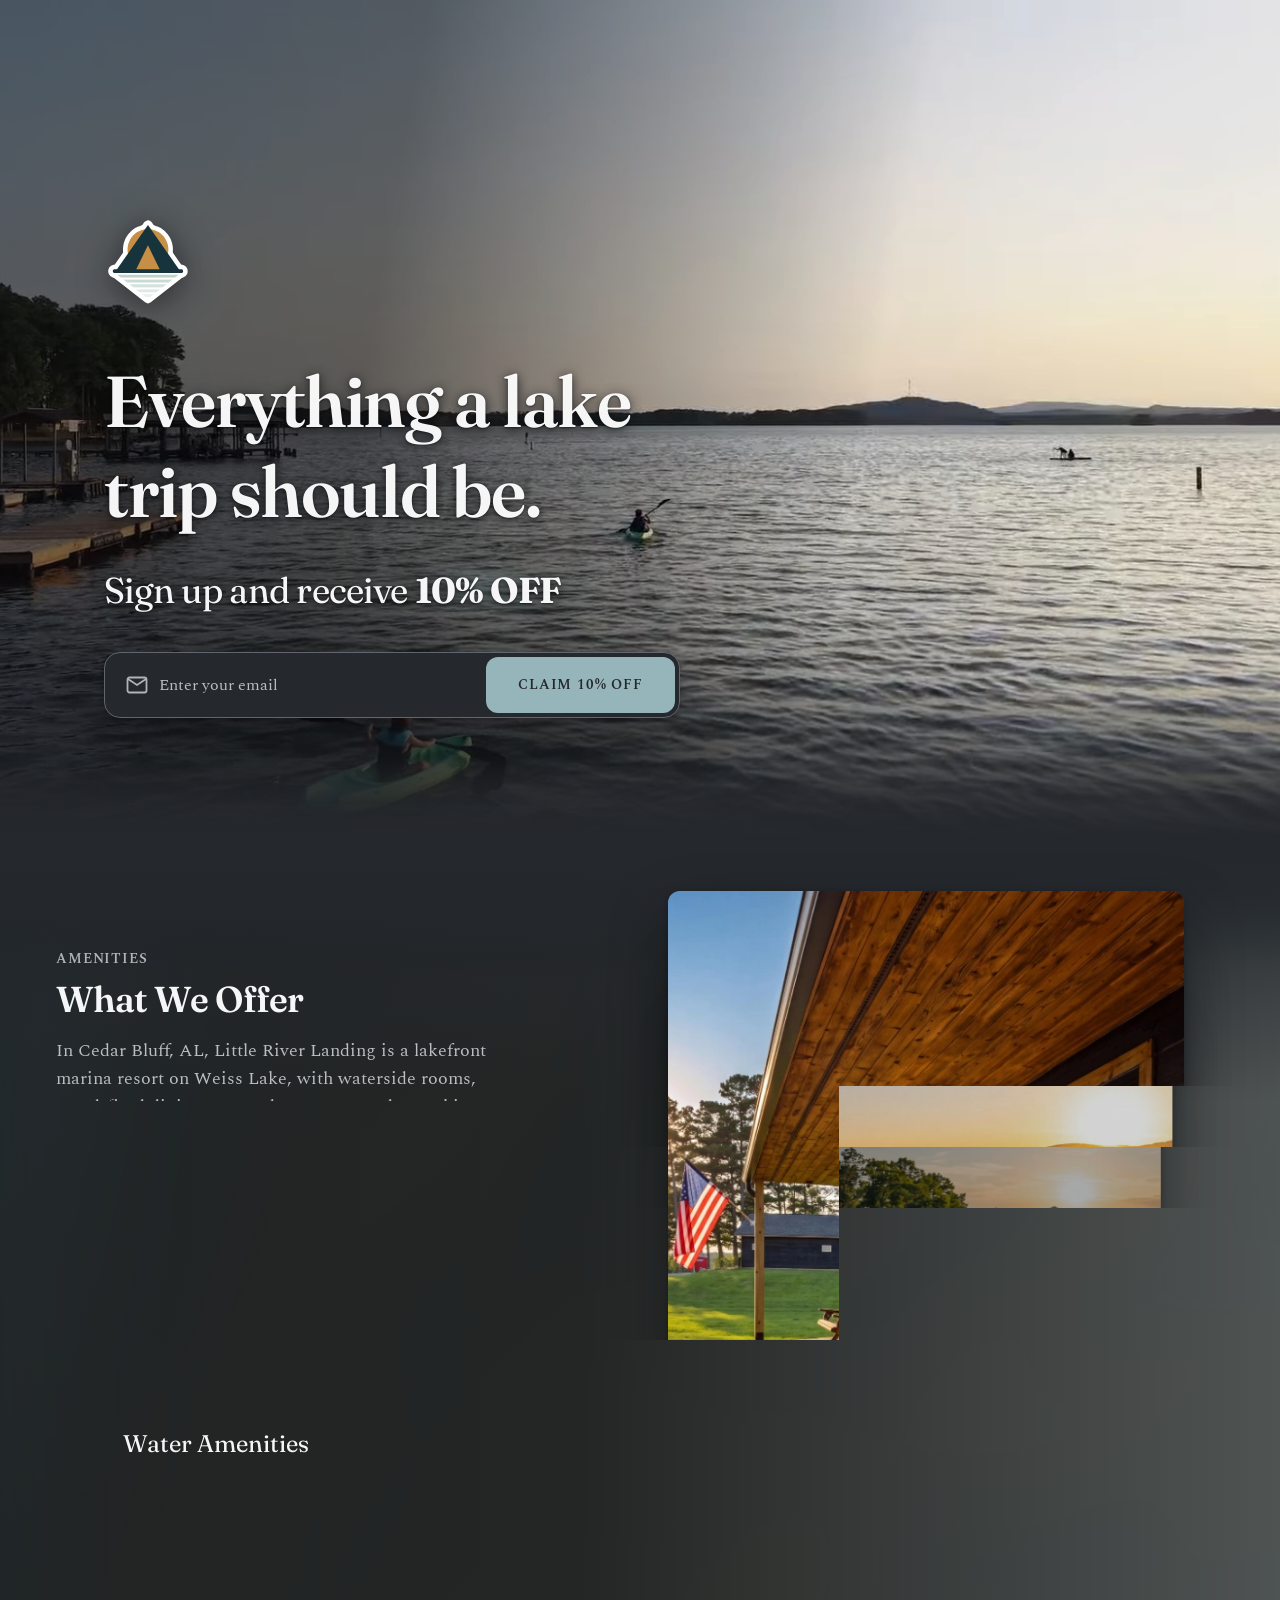
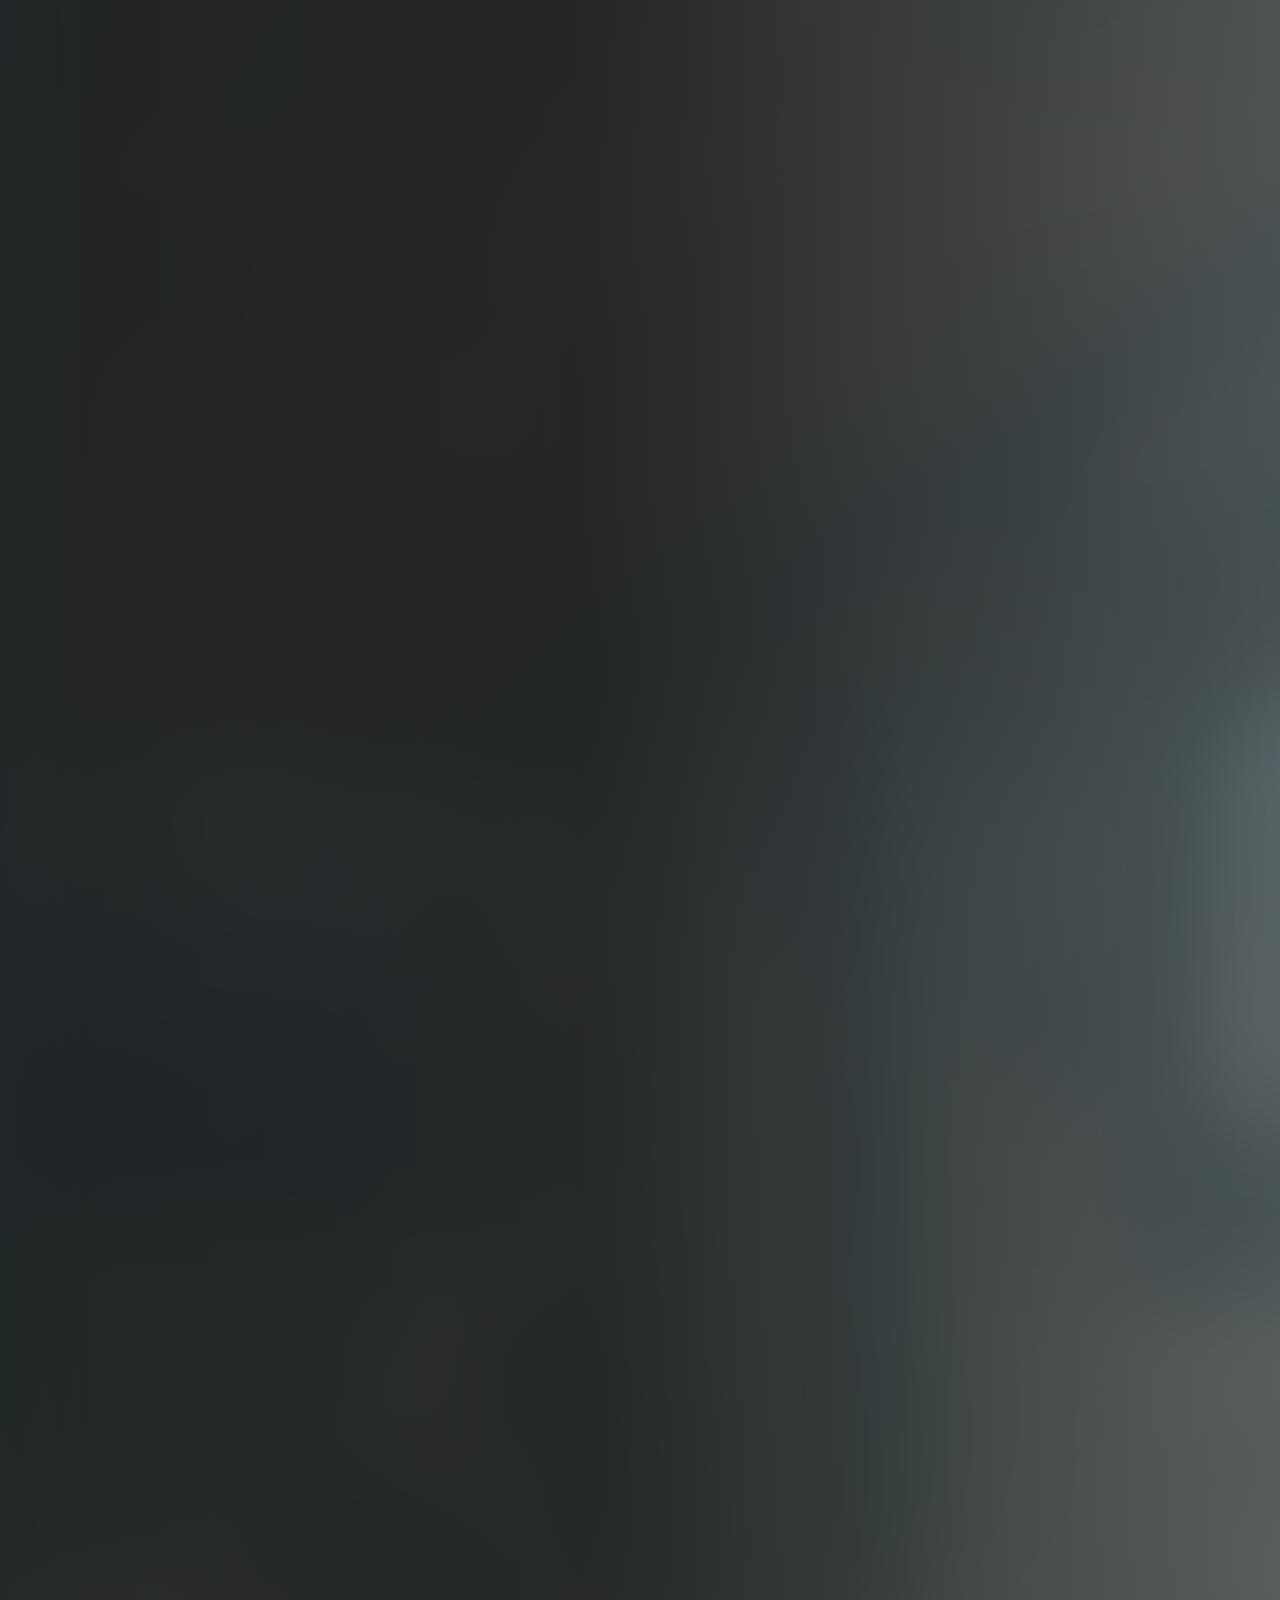
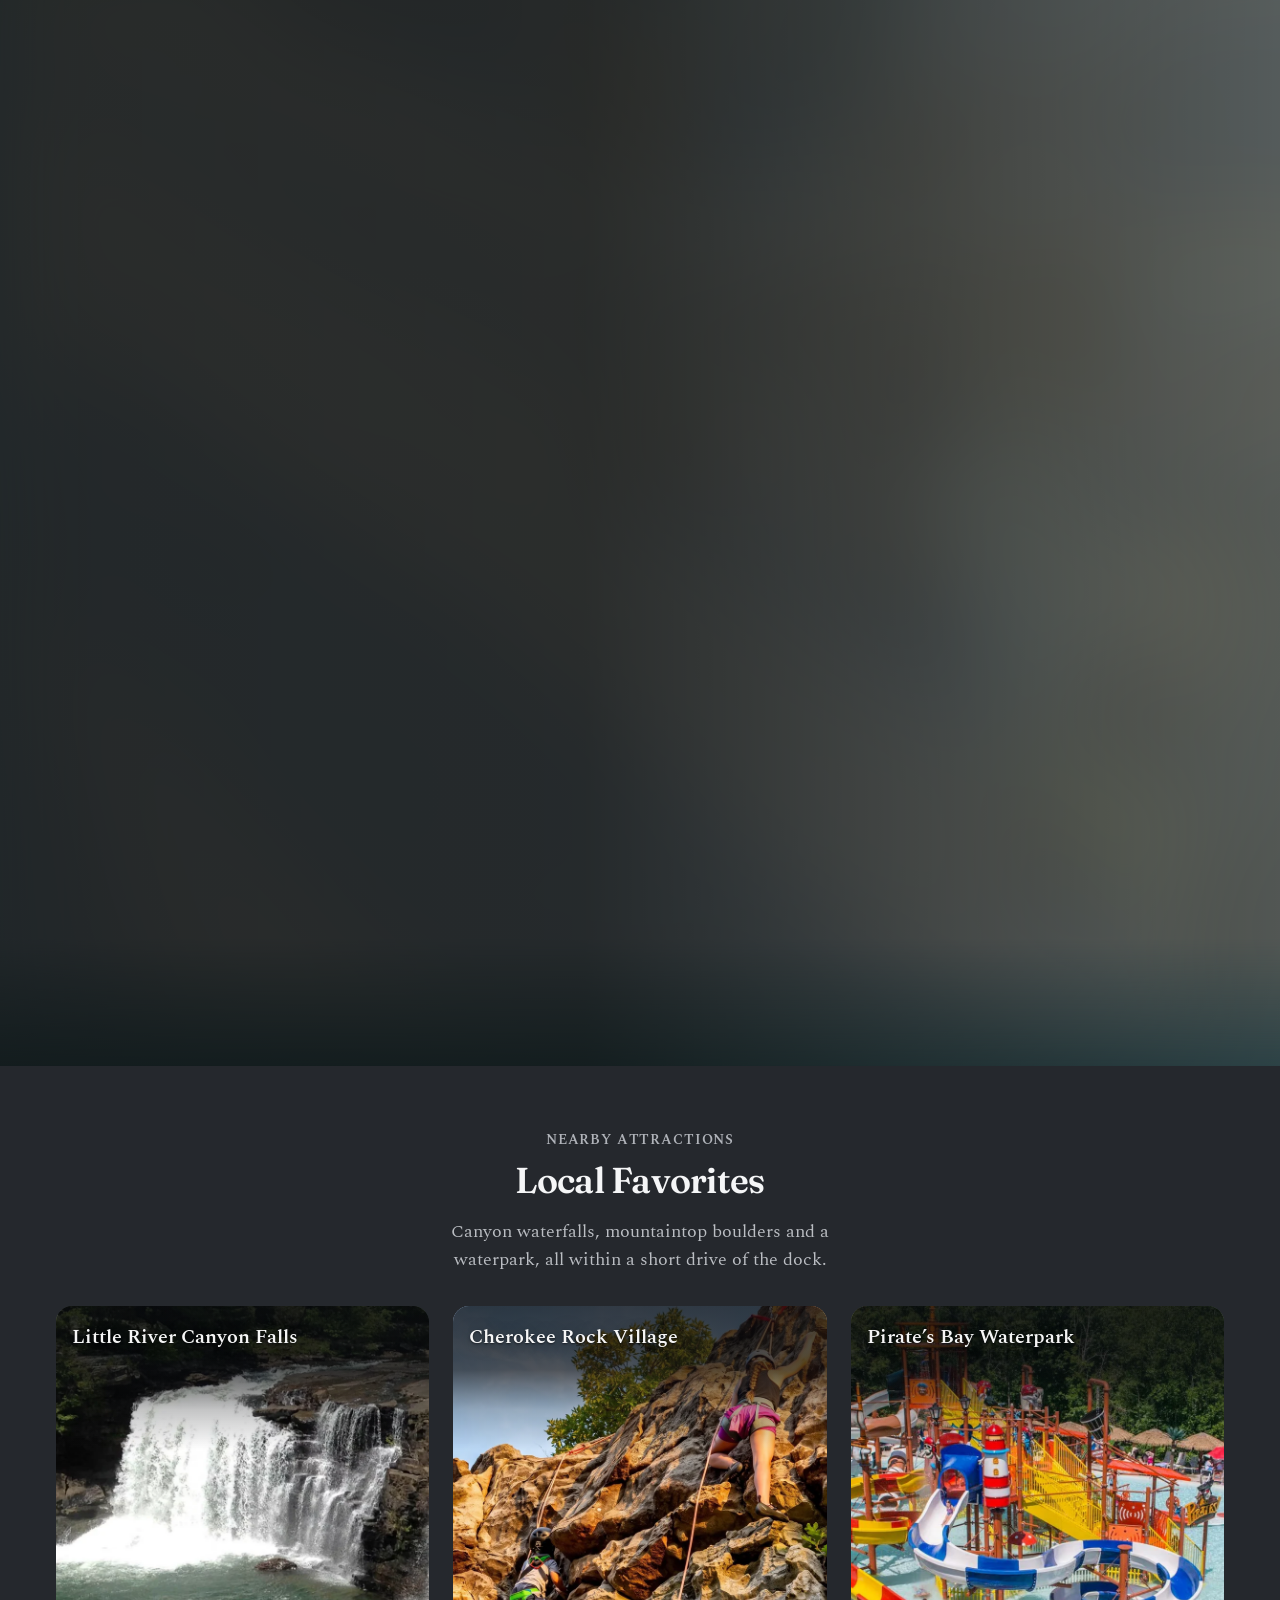
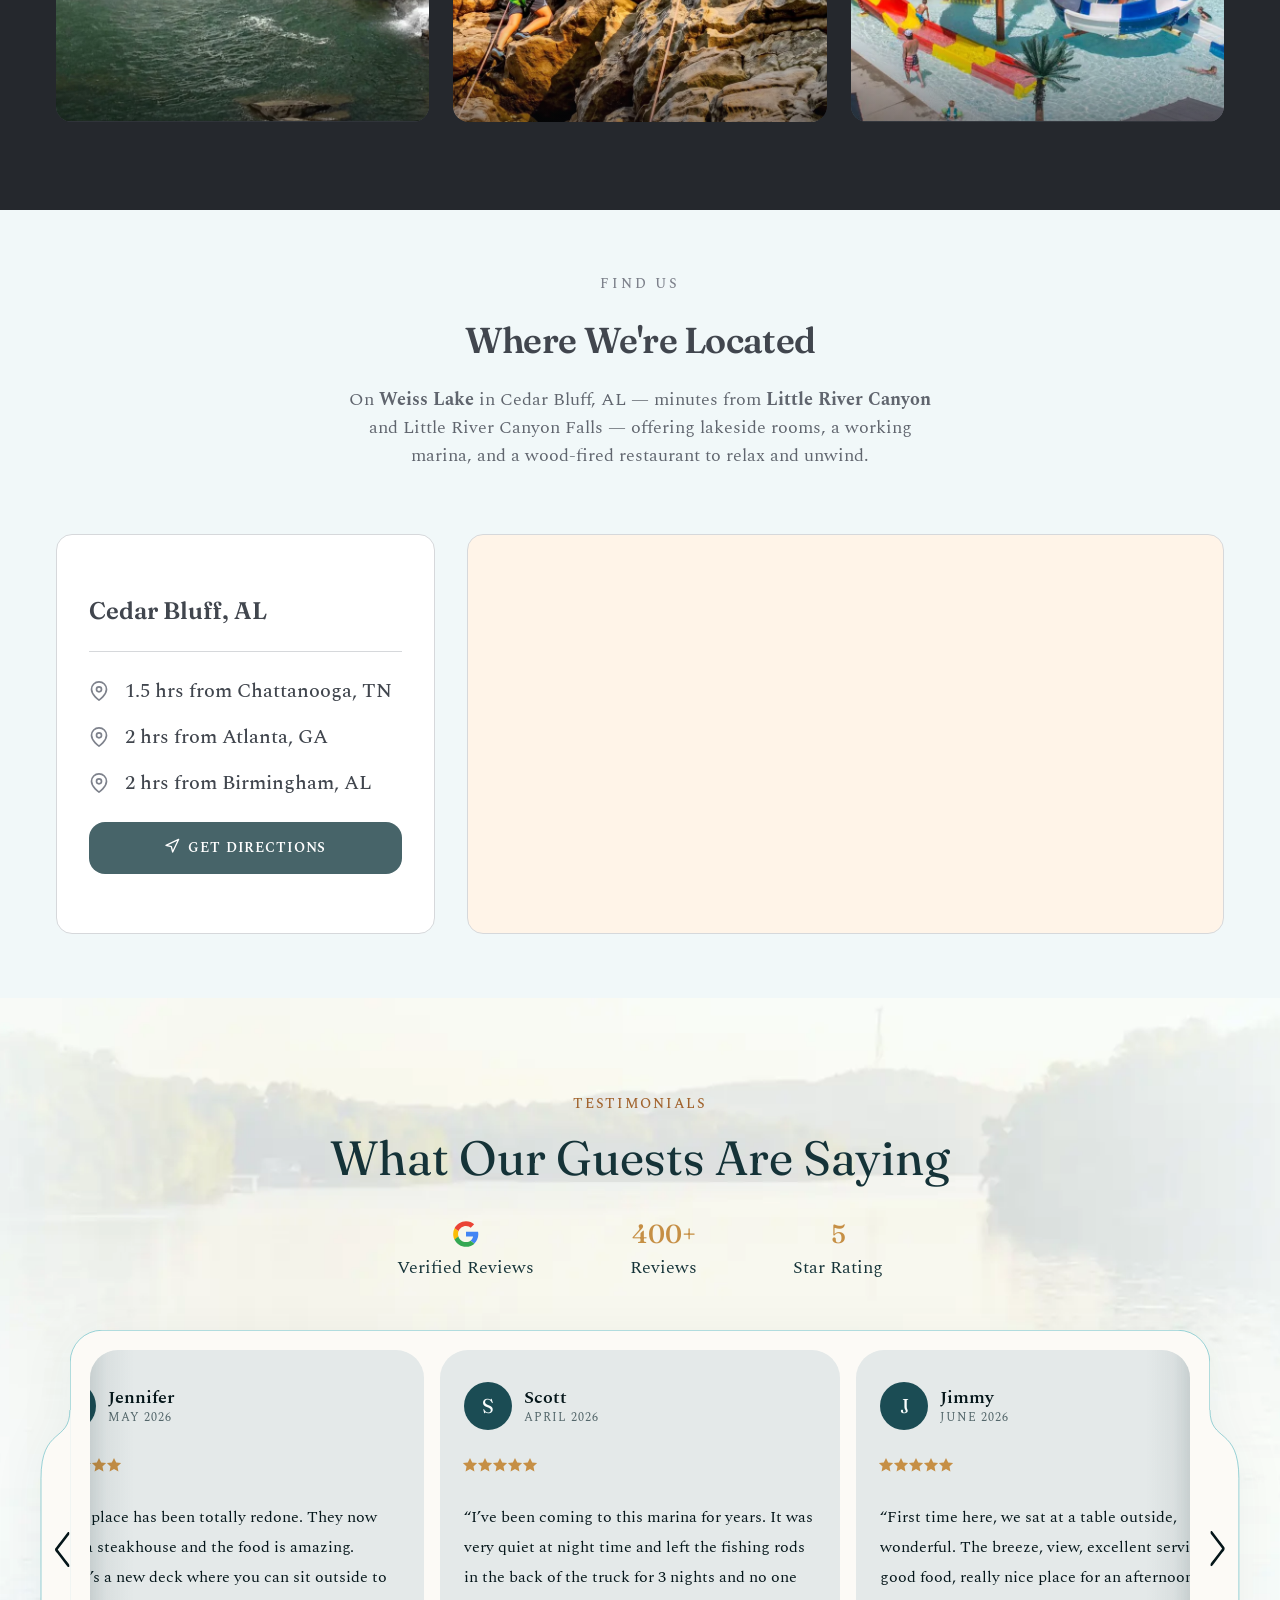
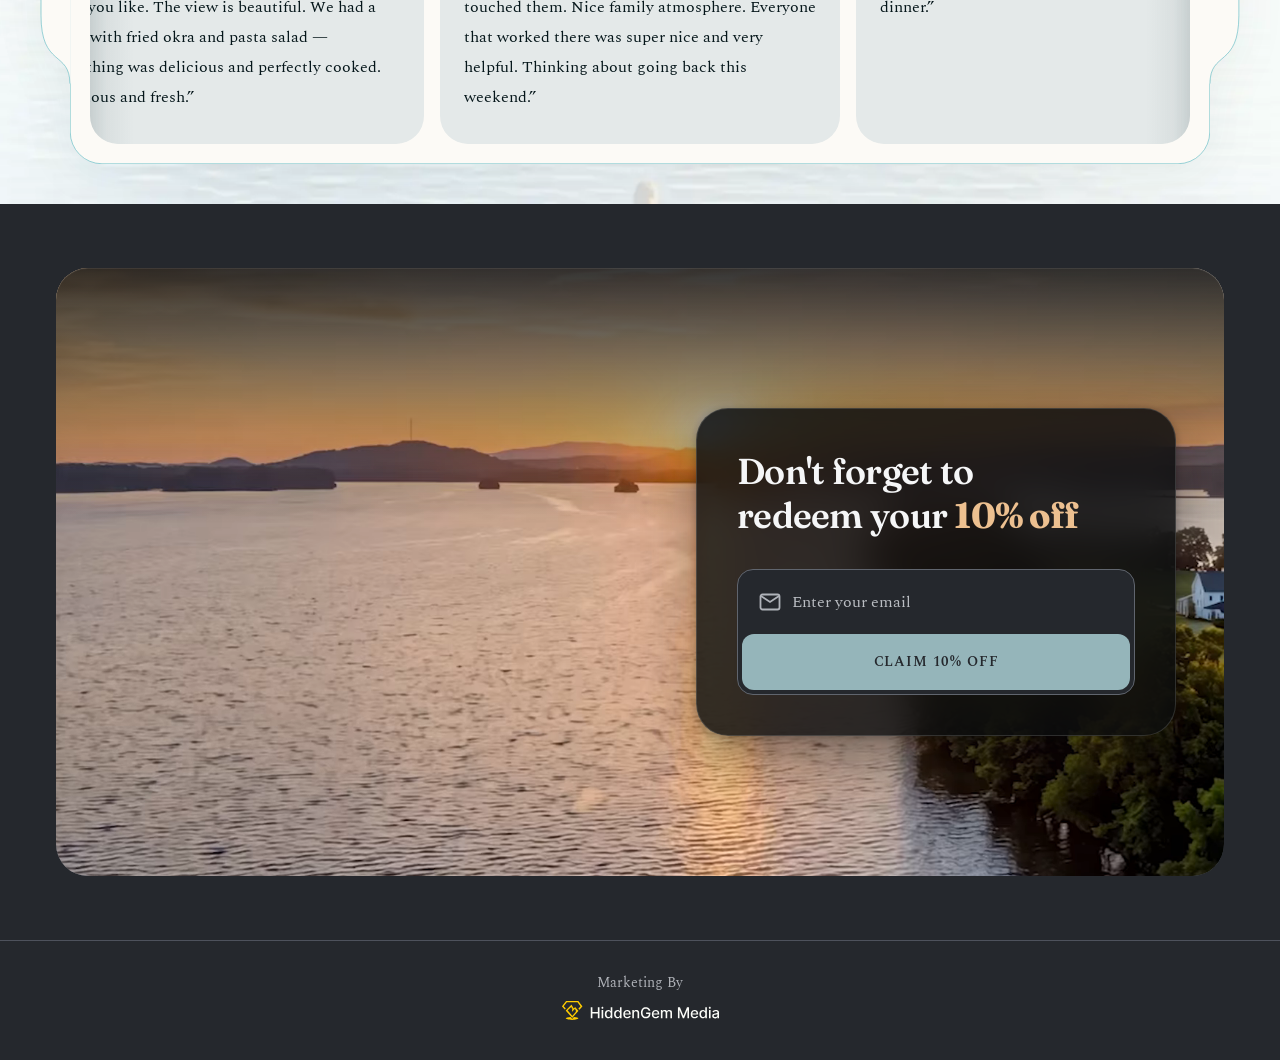
==== commit 7fa5d6f8: "Rename Hull & Hearth to Woods & Water across the landing pages Amenities intro sentence and restaura" ====
--- a/index.html
+++ b/index.html
@@ -309,7 +309,7 @@
     <div class="process__aside" data-reveal-group>
       <p class="eyebrow type-eyebrow">AMENITIES</p>
       <h2 class="heading type-section-title">What We Offer</h2>
-      <p class="subhead type-body-lg">In Cedar Bluff, AL, Little River Landing is a lakefront marina resort on Weiss Lake, with waterside rooms, wood-fired dining at Hull &amp; Hearth, and a working marina for boat rentals and fuel-up, right from the dock.</p>
+      <p class="subhead type-body-lg">In Cedar Bluff, AL, Little River Landing is a lakefront marina resort on Weiss Lake, with waterside rooms, wood-fired dining at Woods &amp; Water, and a working marina for boat rentals and fuel-up, right from the dock.</p>
     </div>
 
     <!-- An <ol> because the numbers are real content: a screen
@@ -389,7 +389,7 @@
                autoplay muted loop playsinline preload="metadata"
                aria-hidden="true"
                data-play-in-view>
-          <source src="assets/video/hull-and-hearth-1.mp4" type="video/mp4">
+          <source src="assets/video/woods-and-water-1.mp4" type="video/mp4">
         </video>
 
         <button class="process__toggle" type="button"
@@ -398,7 +398,7 @@
                 aria-controls="amenity-1-desc"></button>
 
         <div class="process__caption">
-          <h3 class="process__title type-subsection-title fw-regular" id="amenity-1-title">Hull &amp; Hearth Restaurant</h3>
+          <h3 class="process__title type-subsection-title fw-regular" id="amenity-1-title">Woods &amp; Water Restaurant</h3>
           <div class="process__desc" id="amenity-1-desc">
             <p class="process__desc-text type-body">Wood-fired Southern cooking, oysters, and a deck built for sunset.</p>
           </div>
@@ -509,7 +509,7 @@
                autoplay muted loop playsinline preload="metadata"
                aria-hidden="true"
                data-play-in-view>
-          <source src="assets/video/hull-and-hearth-1.mp4" type="video/mp4">
+          <source src="assets/video/woods-and-water-1.mp4" type="video/mp4">
         </video>
       </div>
       <div class="process__card" data-step="2">
--- a/styles.css
+++ b/styles.css
@@ -1636,7 +1636,7 @@
 }
 
 /* The clips are tall portrait and this frame is square, so cover keeps
-   only a middle band of each one. Hull & Hearth is an aerial with the
+   only a middle band of each one. Woods & Water is an aerial with the
    restaurant low in the frame and sky above it; centred, the band is
    mostly lake and the building is cut at the roofline. Sitting the
    frame lower keeps the restaurant and its deck and loses sky instead.
@@ -3894,7 +3894,7 @@
      `/ ""` IS NOT DECORATION — it is what takes the generated text
      out of the accessibility tree. The count and the position in it
      are already announced by the <ol> this sits in, so a screen
-     reader reading "one Lodging two Hull and Hearth" is the same
+     reader reading "one Lodging two Woods and Water" is the same
      information twice. A browser that does not support the alt
      syntax ignores the whole `content` value rather than half of it,
      which is why the fallback declaration above it is there: it gets
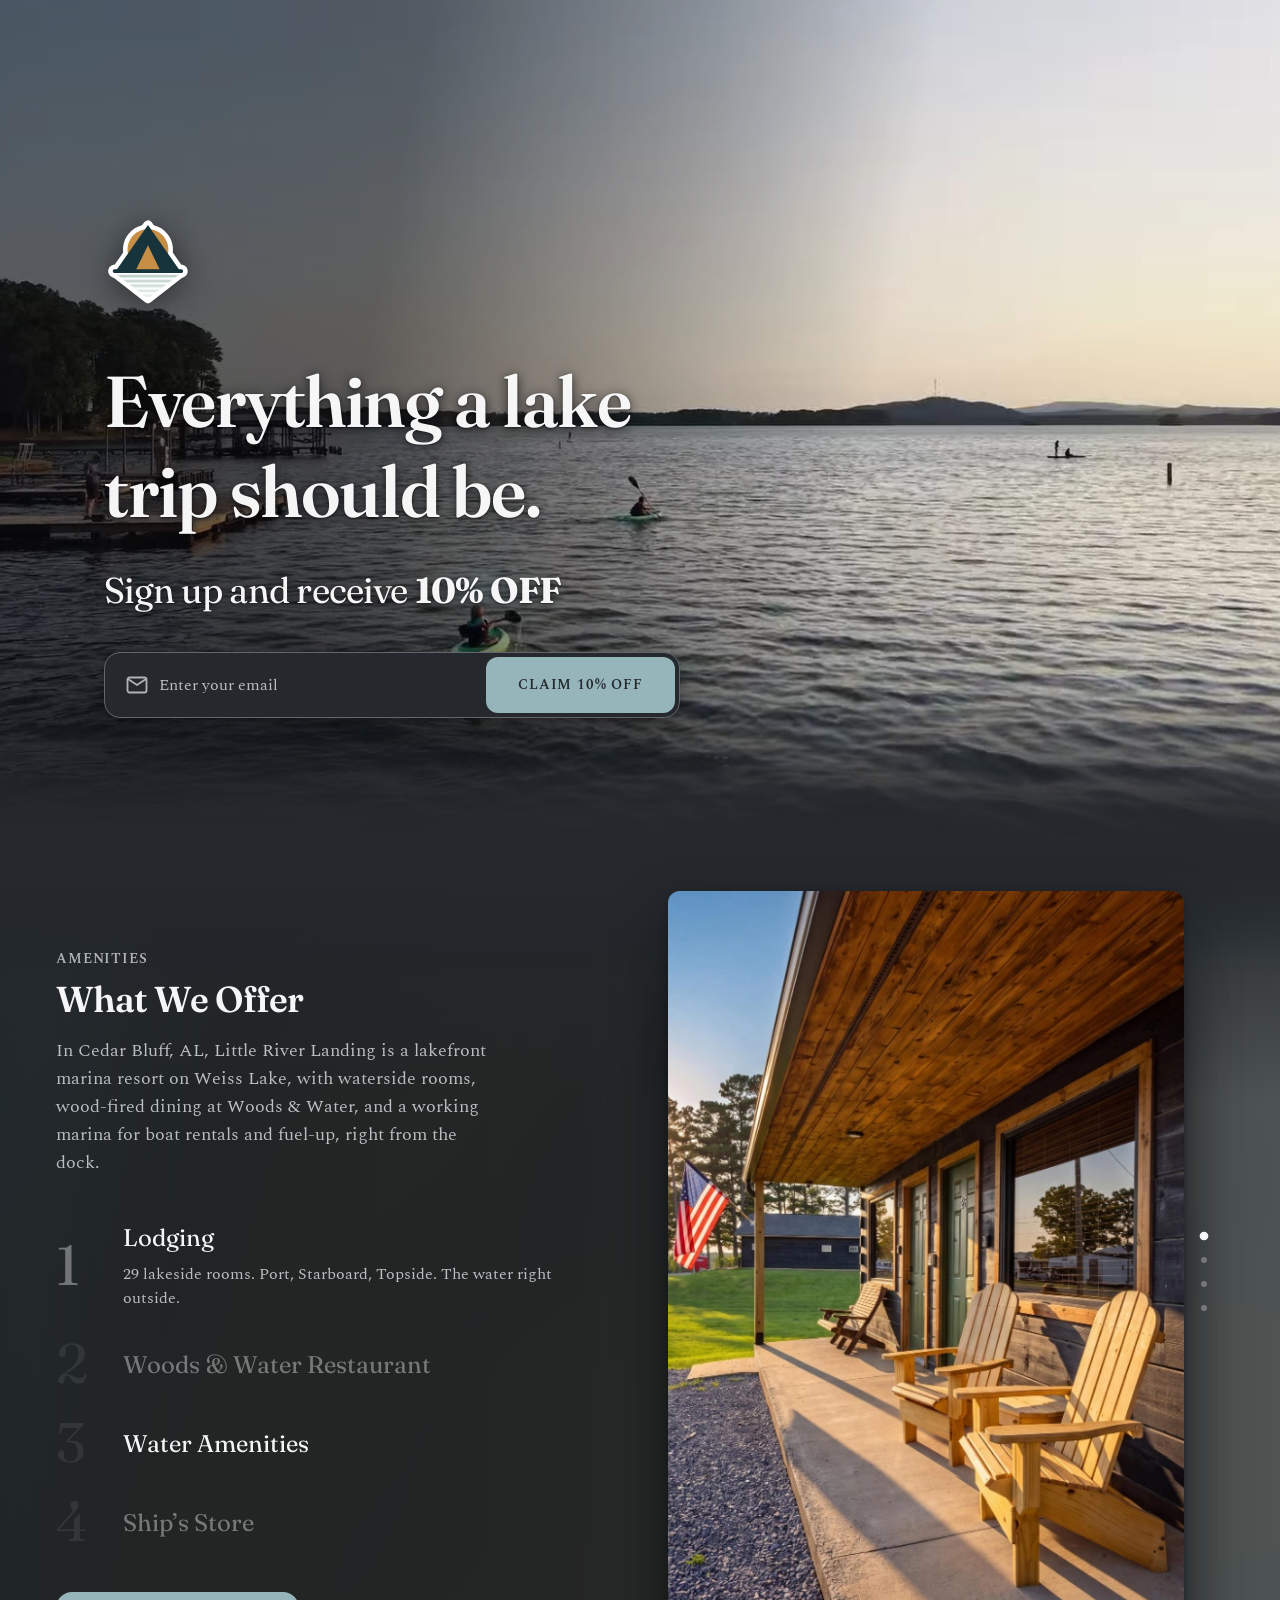
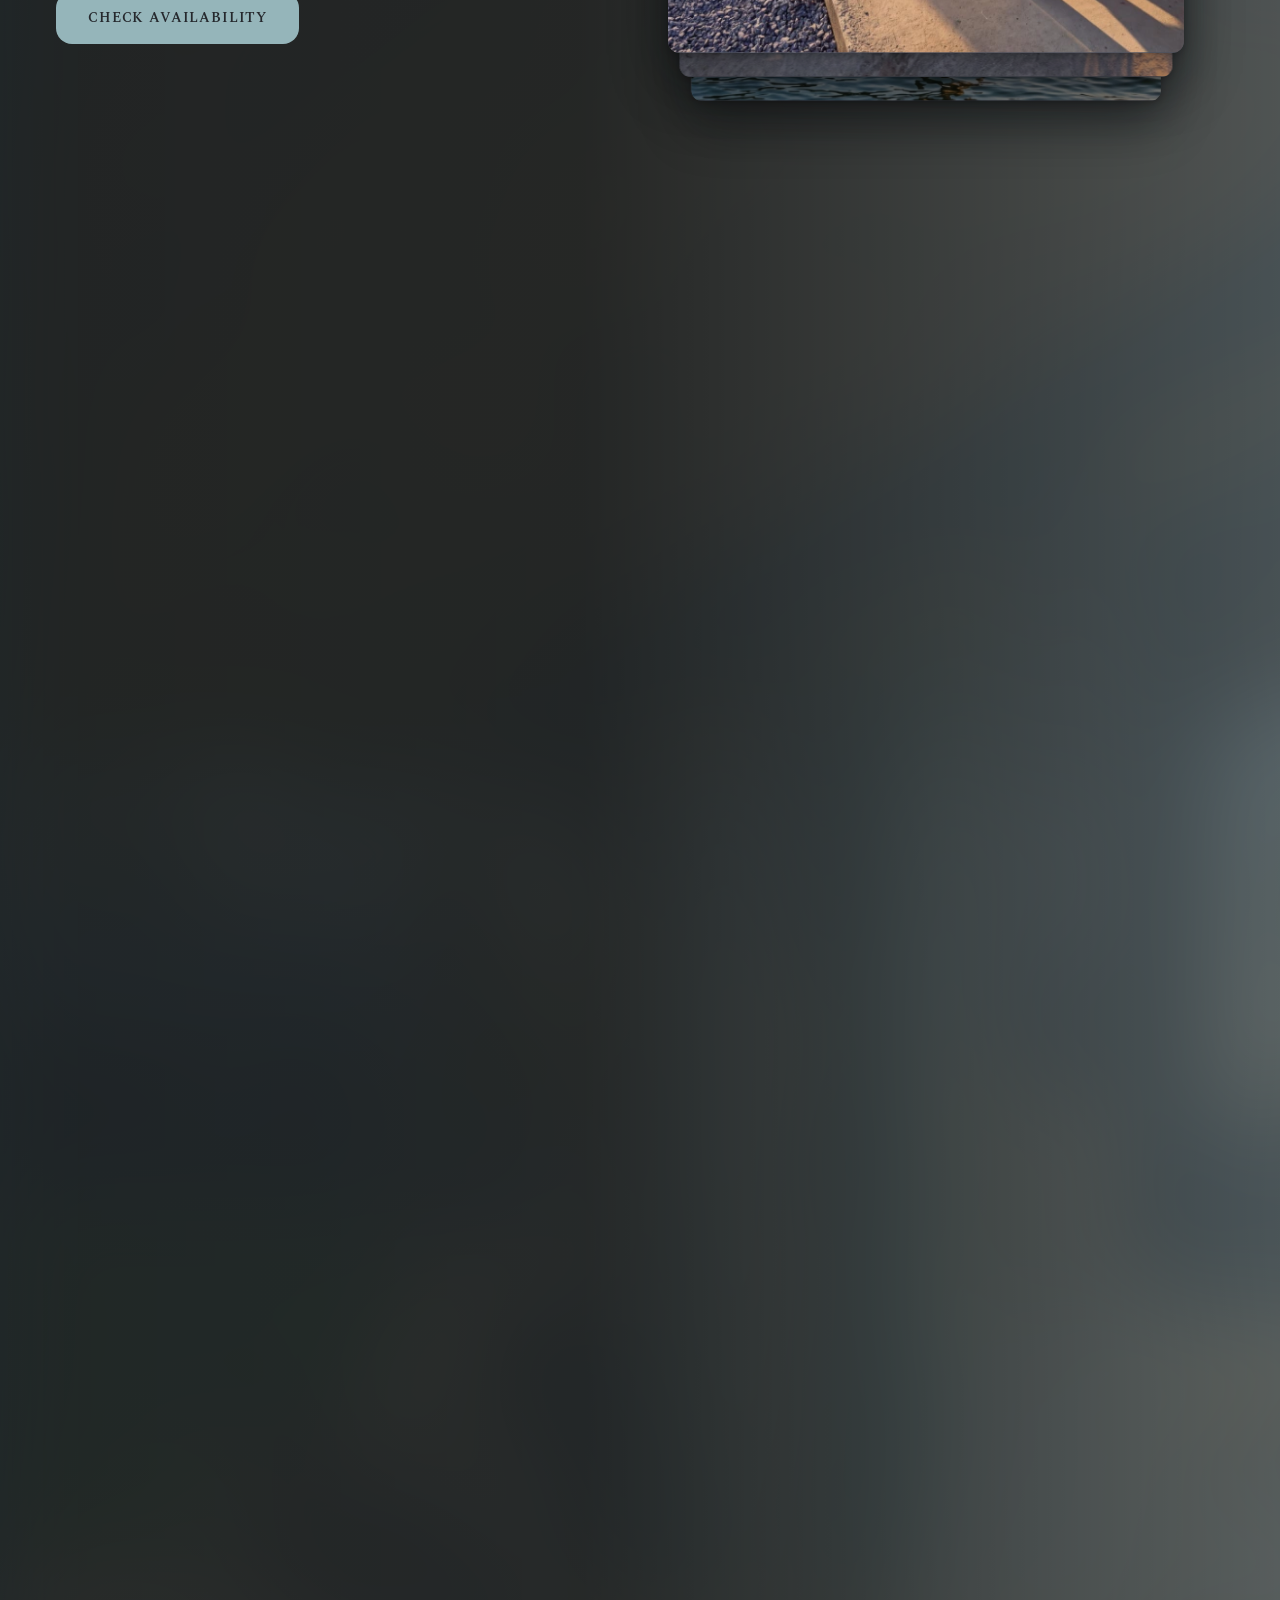
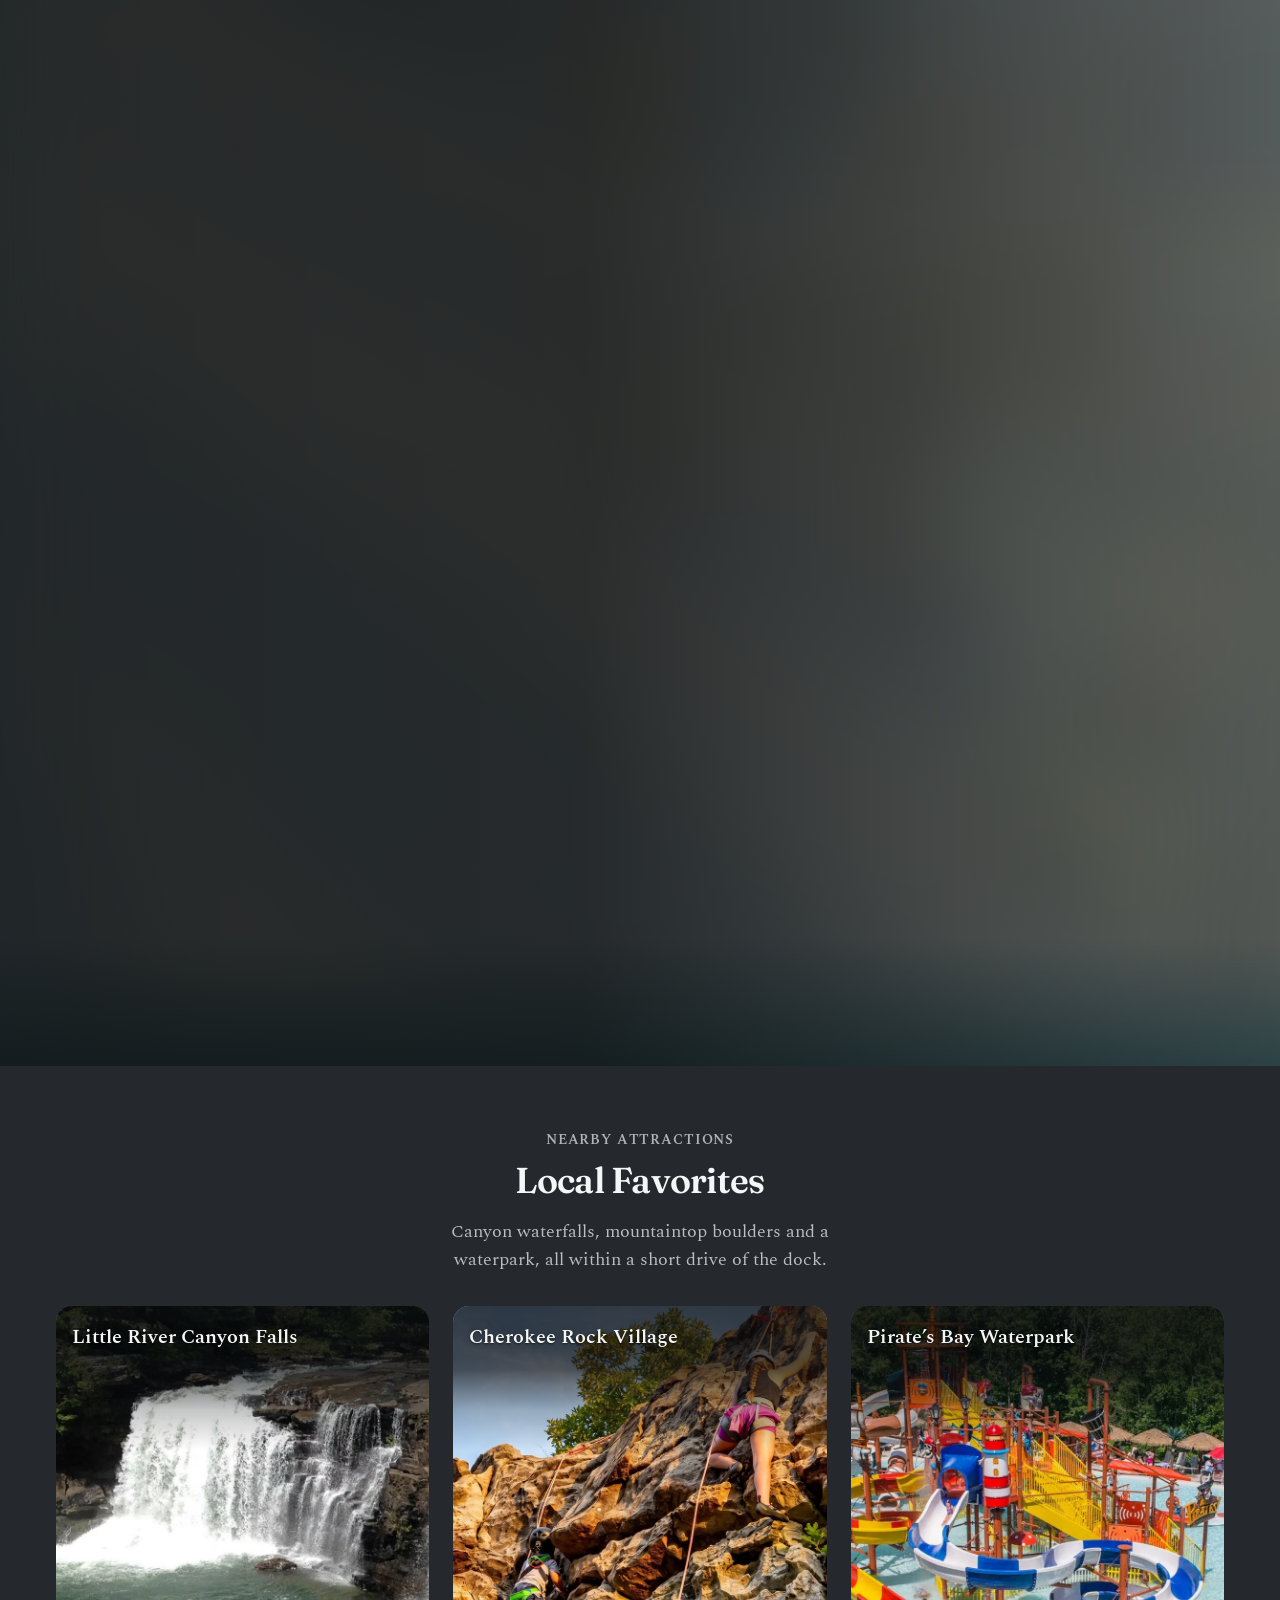
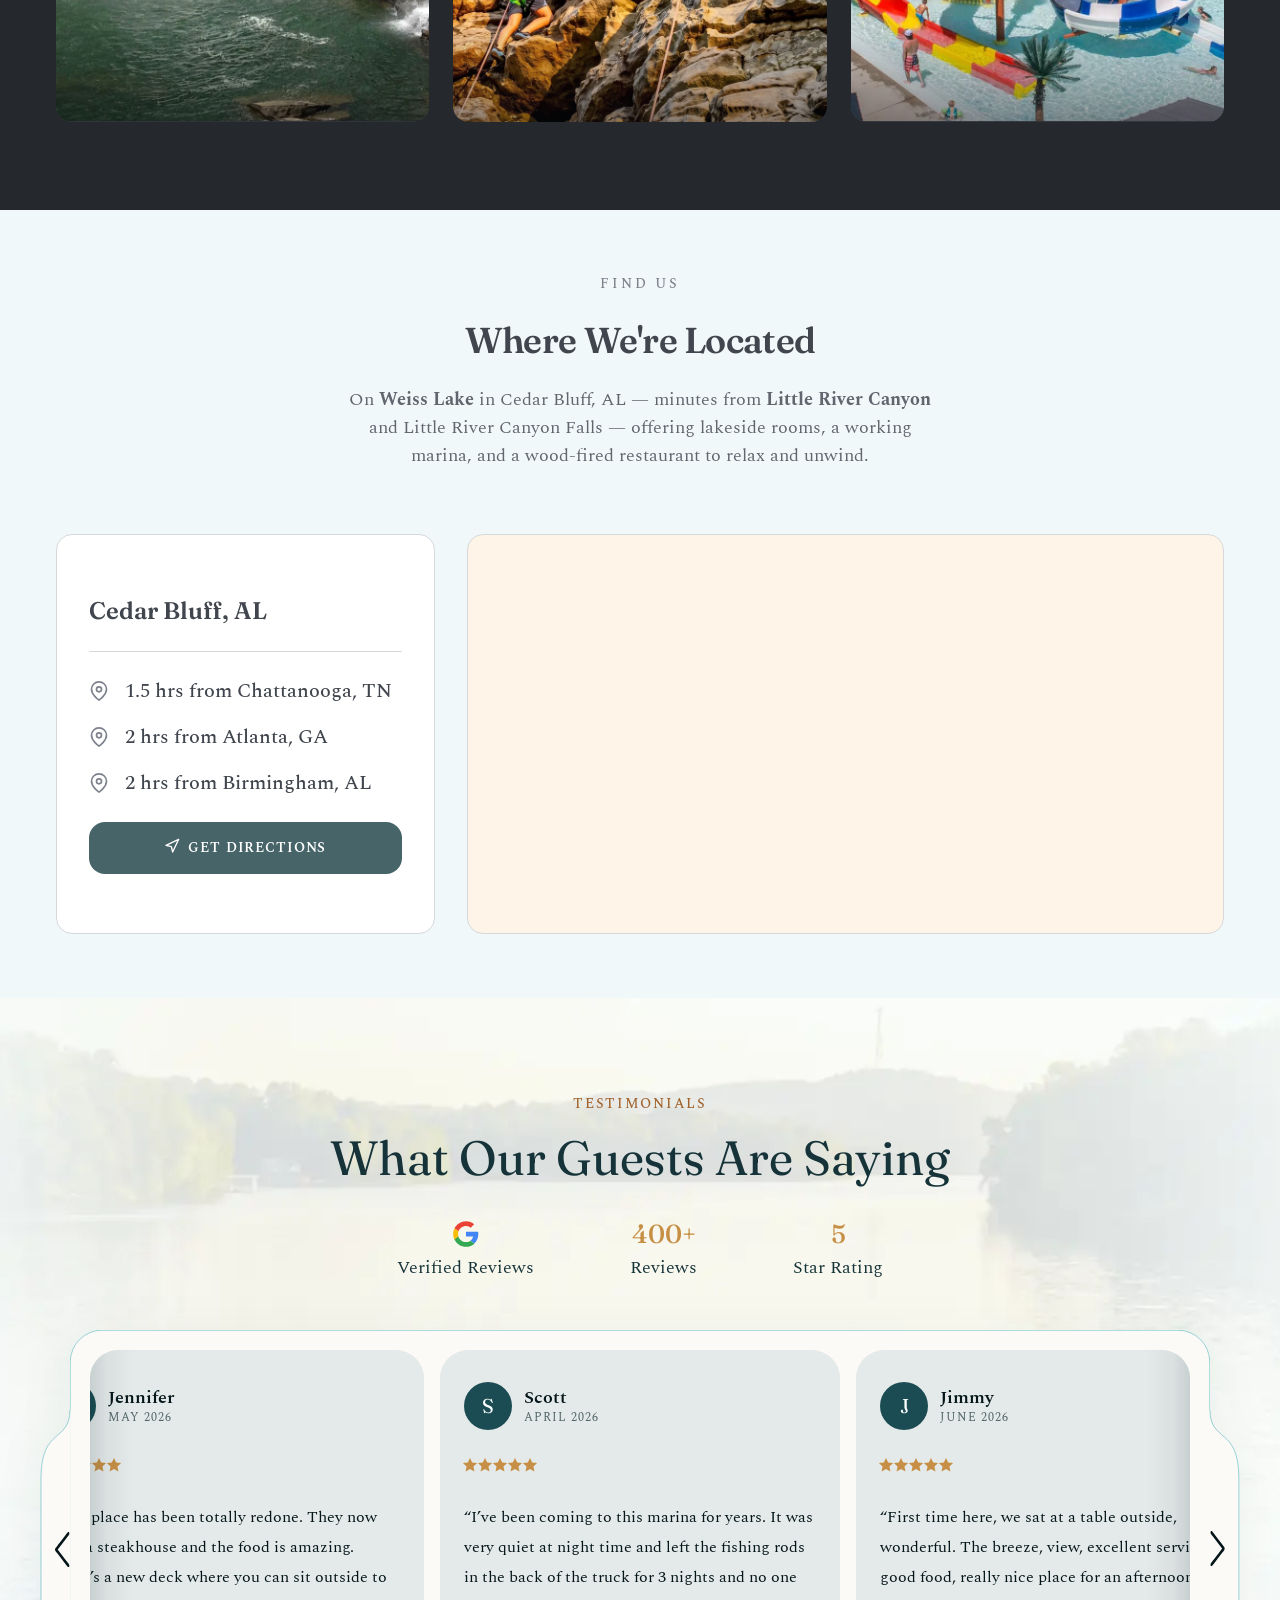
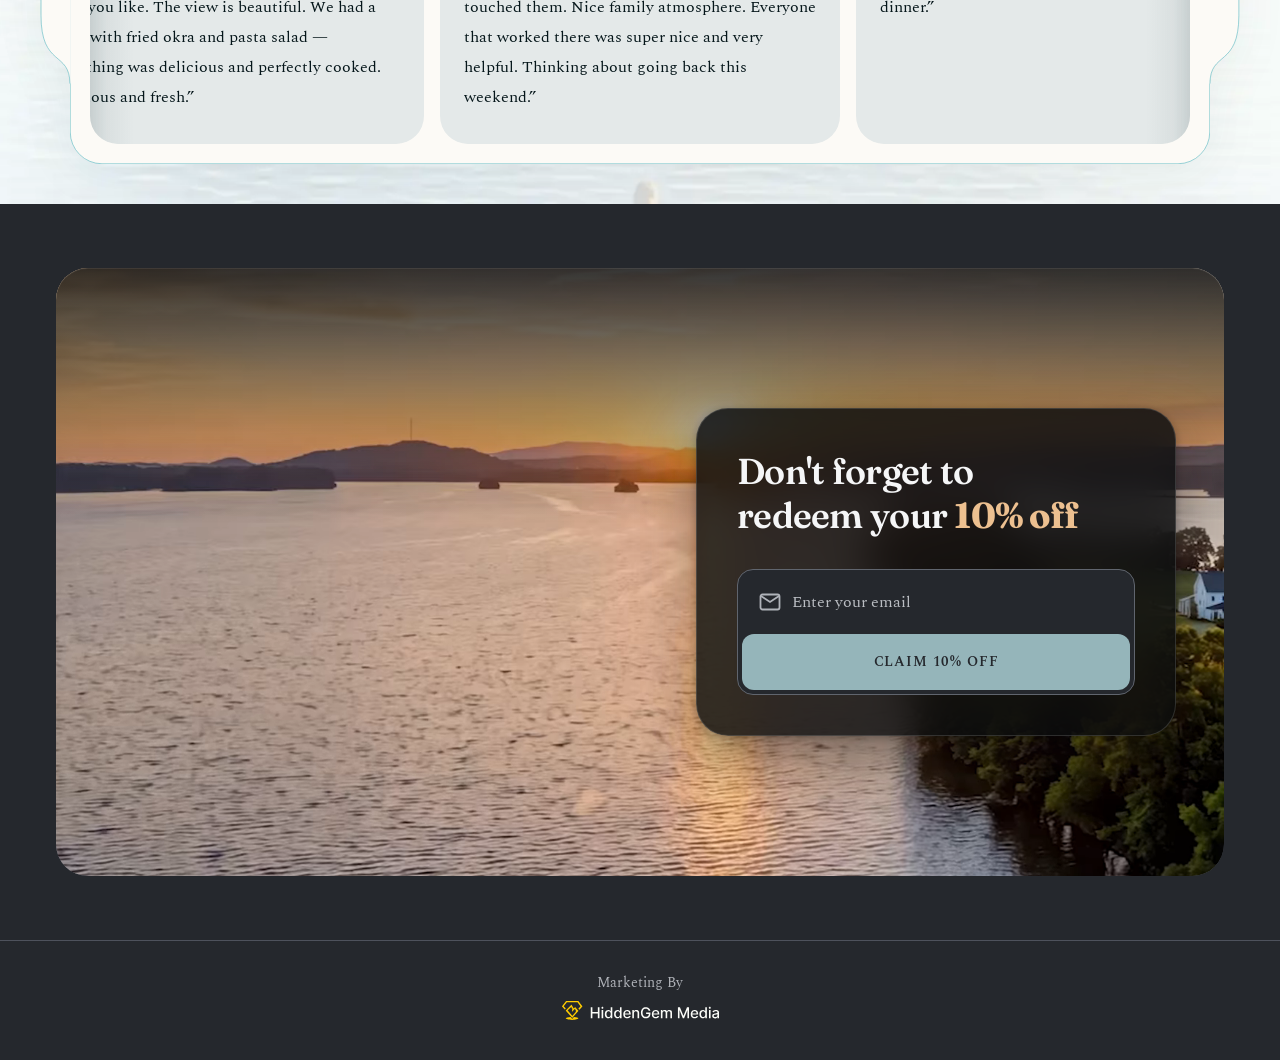
==== commit b52c153c: "Point the CHECK AVAILABILITY CTA at staylittleriver.com Replaces the enjoyuniquestays.com rentals li" ====
--- a/index.html
+++ b/index.html
@@ -467,7 +467,7 @@
          _blank link: without it the opened page gets a handle on
          this one through window.opener. -->
     <a class="btn btn--primary type-button-caps process__cta"
-       href="https://www.enjoyuniquestays.com/rentals?city=cedar-bluff"
+       href="https://staylittleriver.com/"
        target="_blank" rel="noopener">CHECK AVAILABILITY</a>
 
     </div><!-- /.process__col -->
